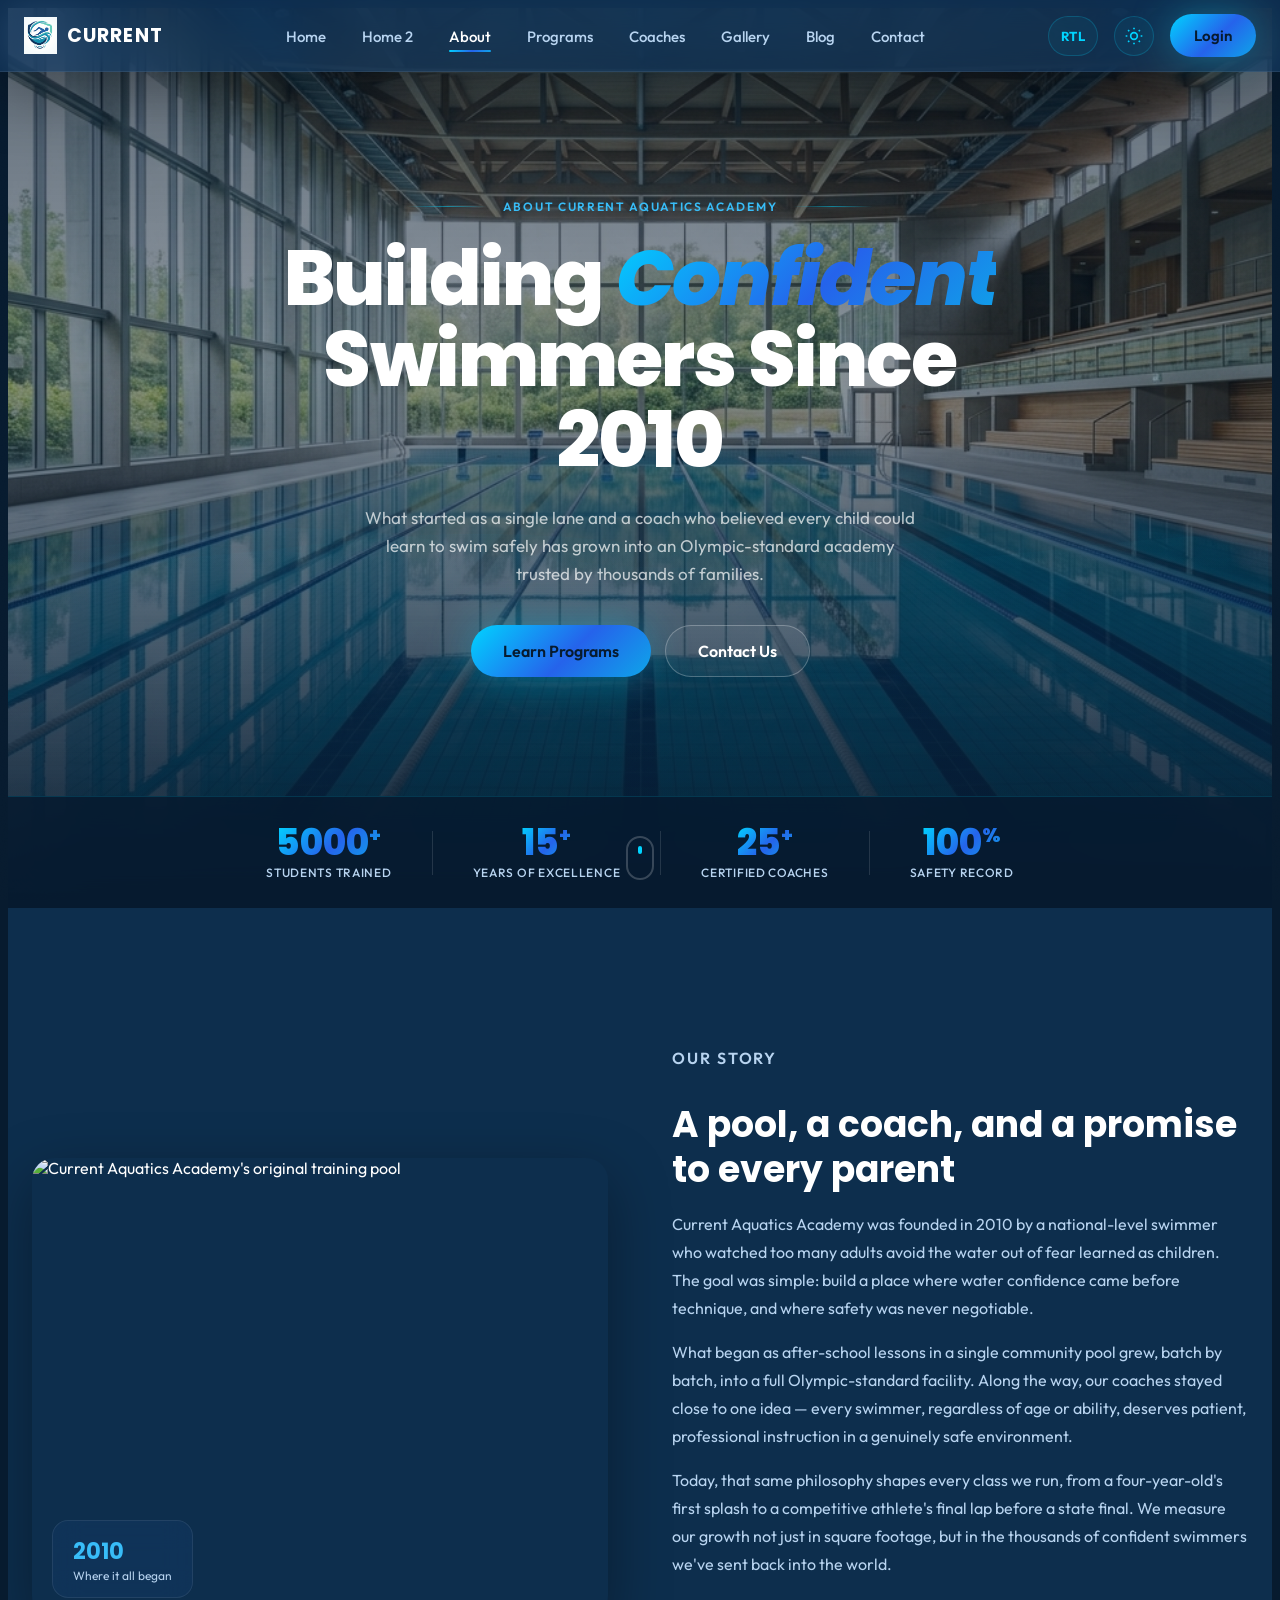
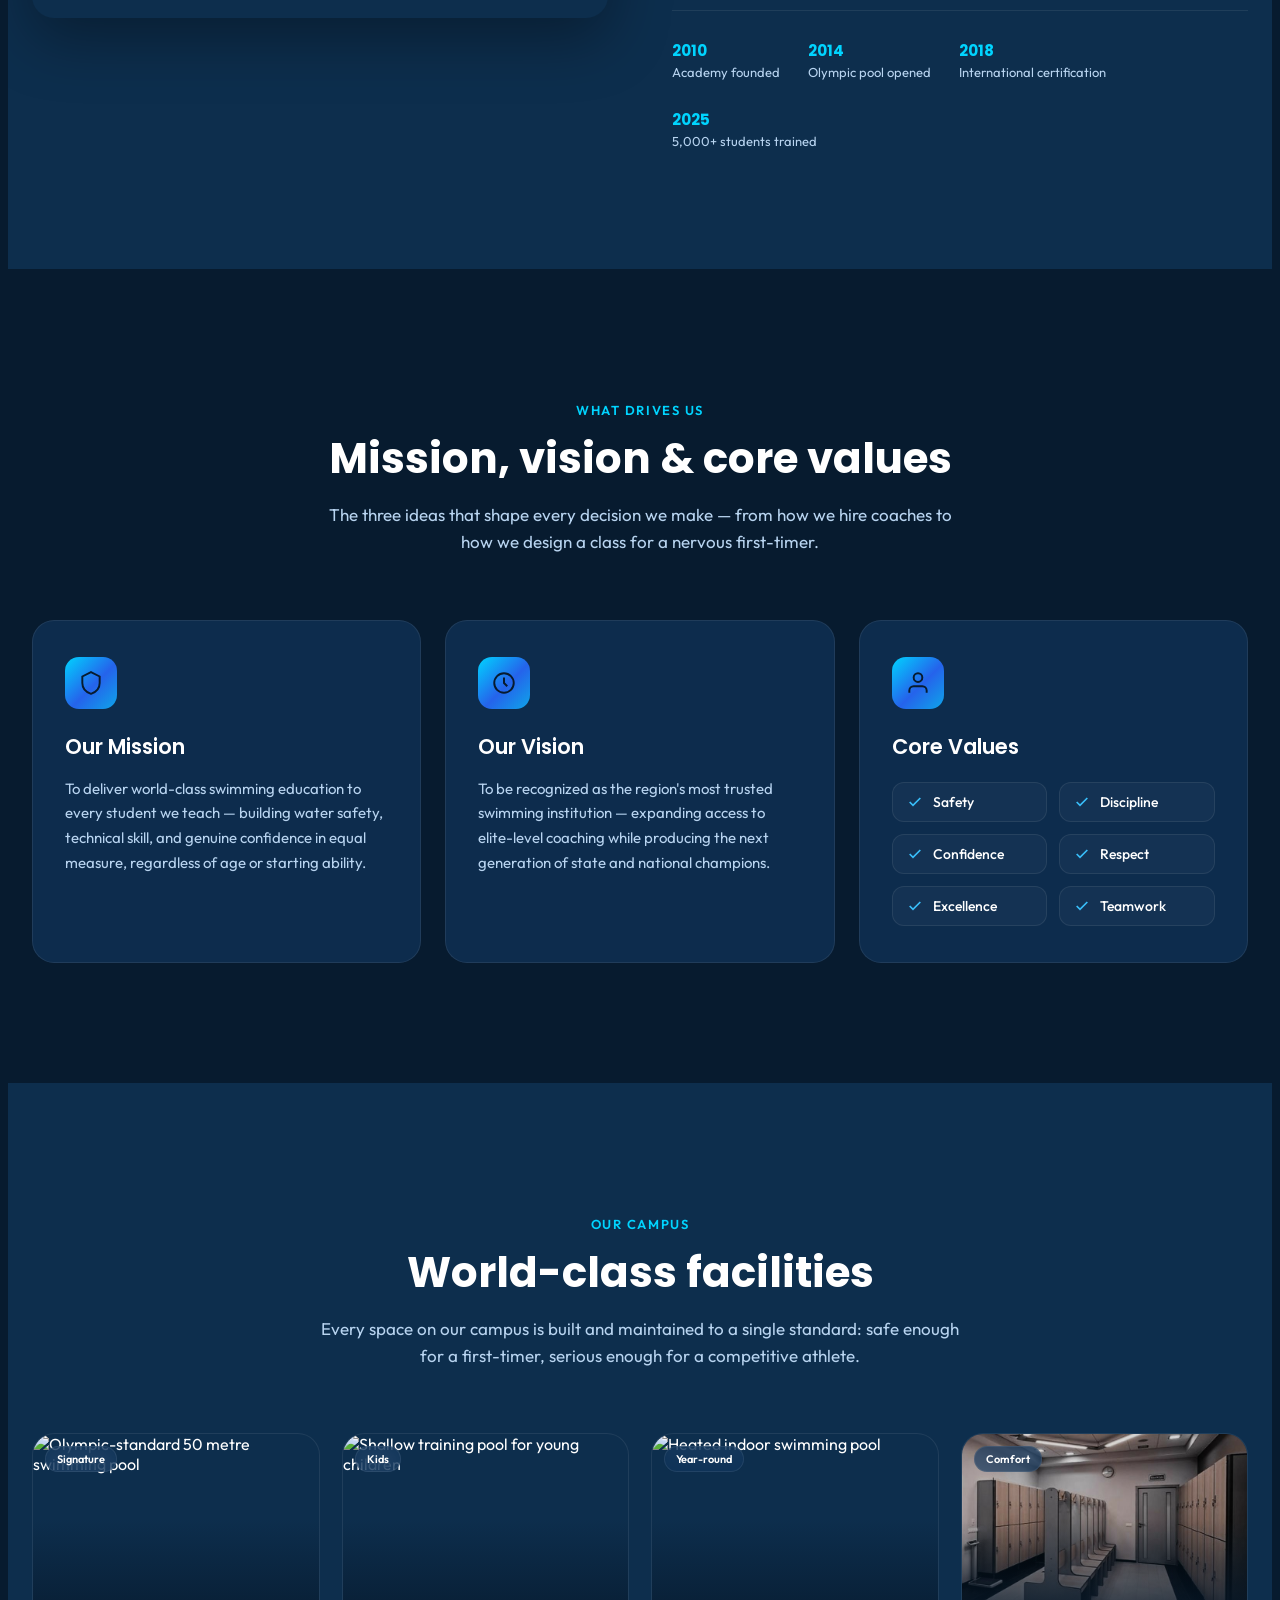
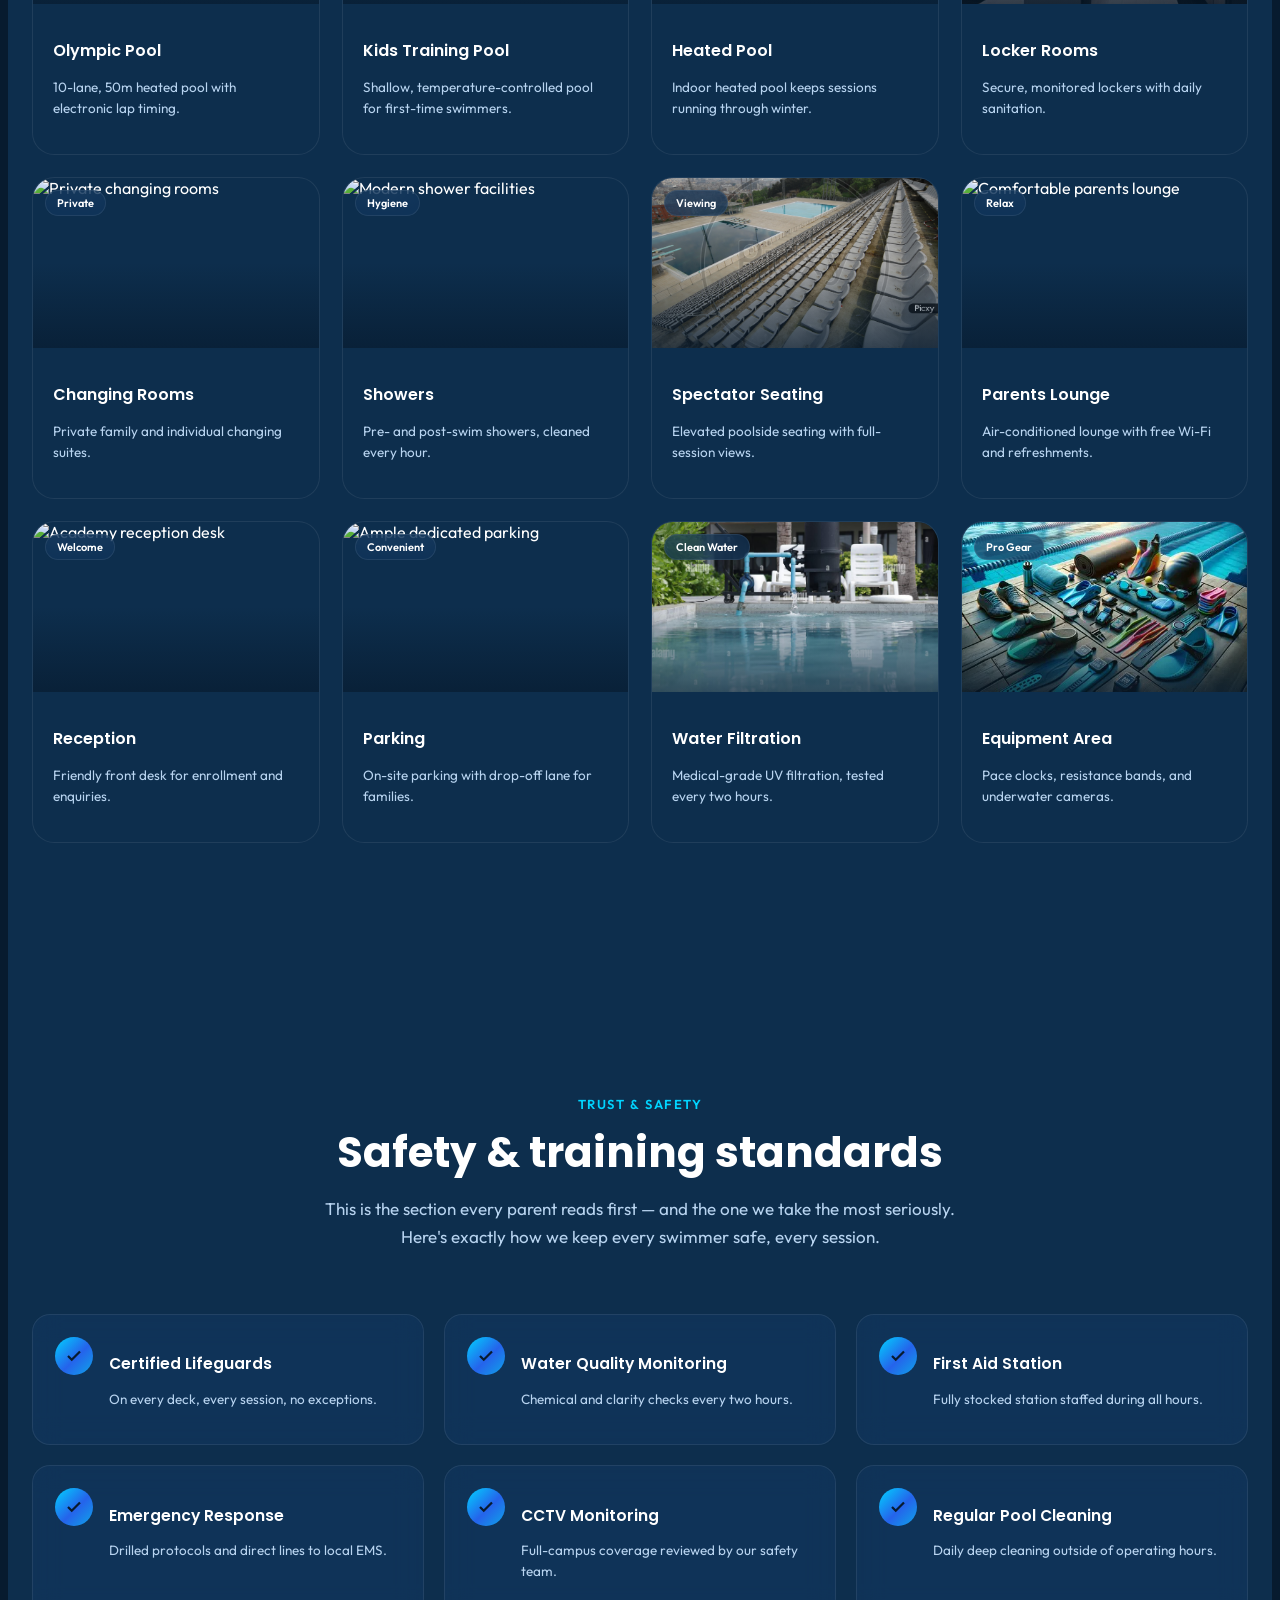
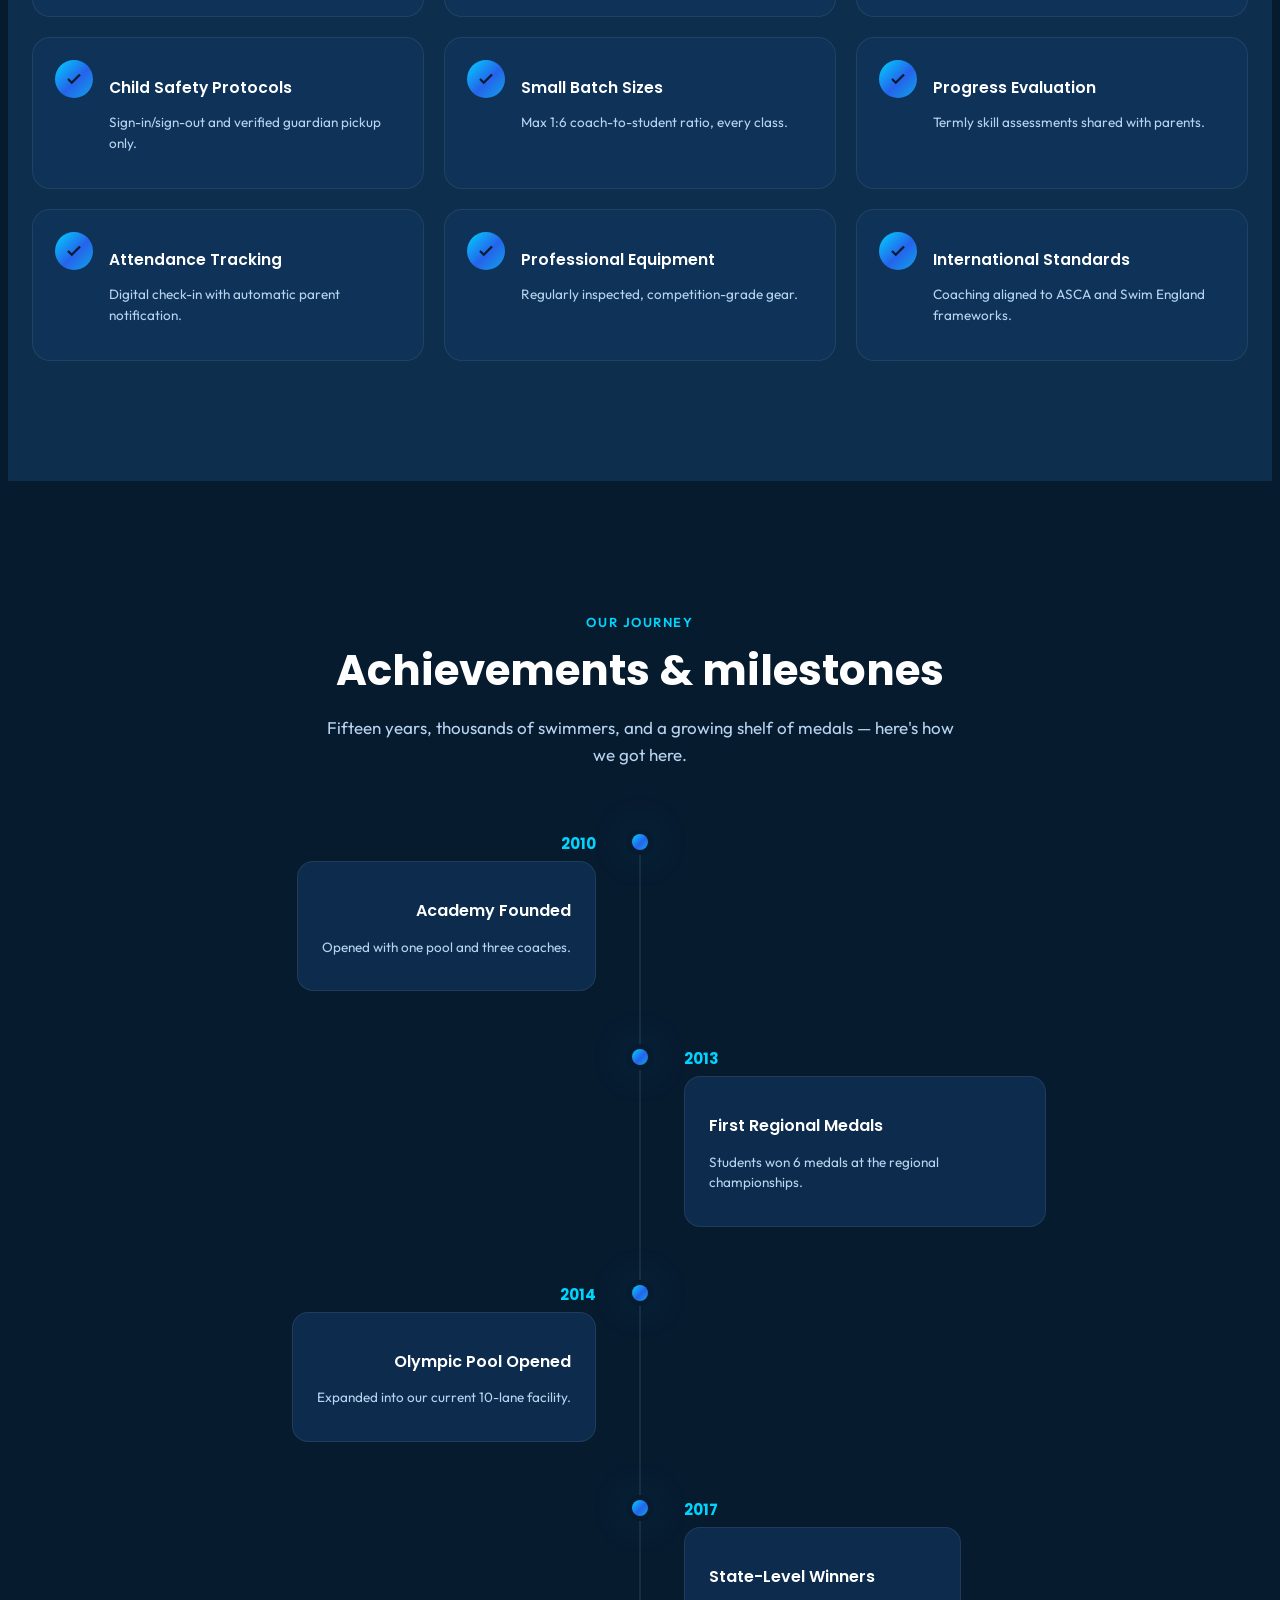
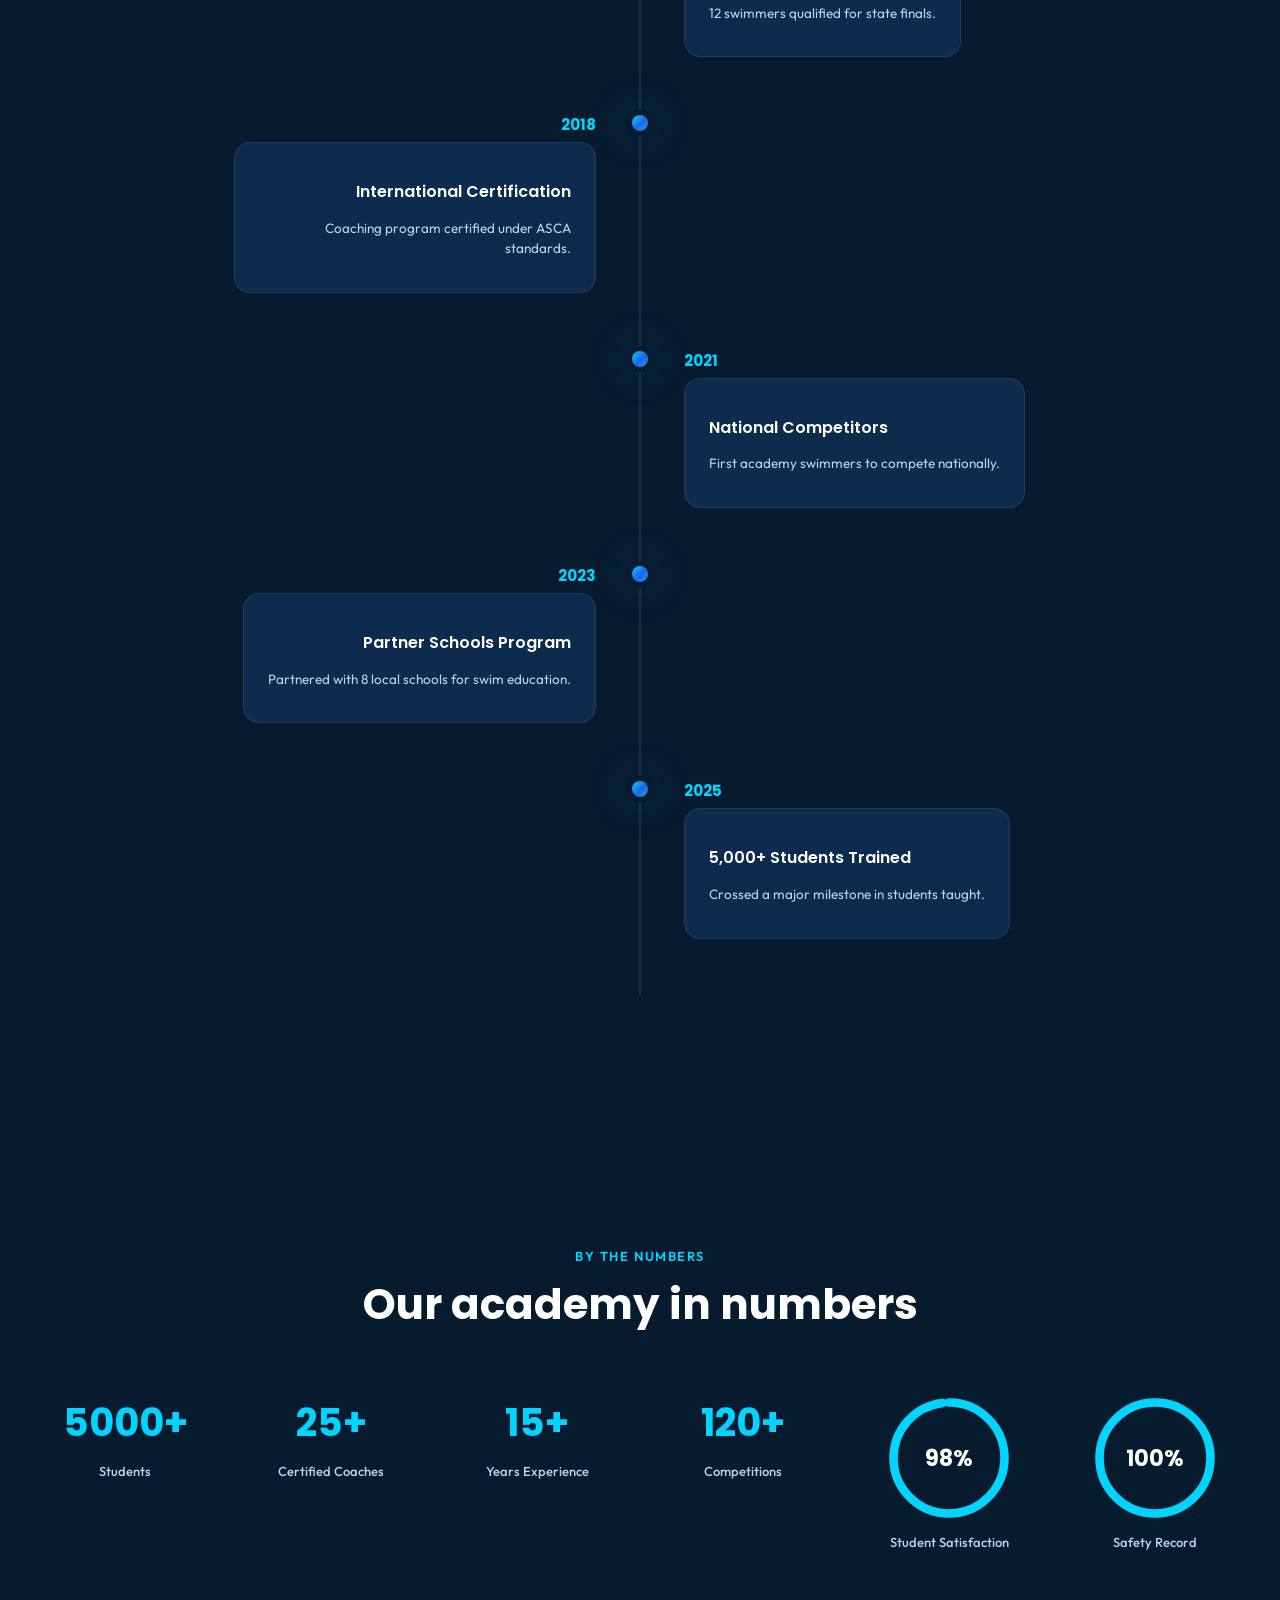
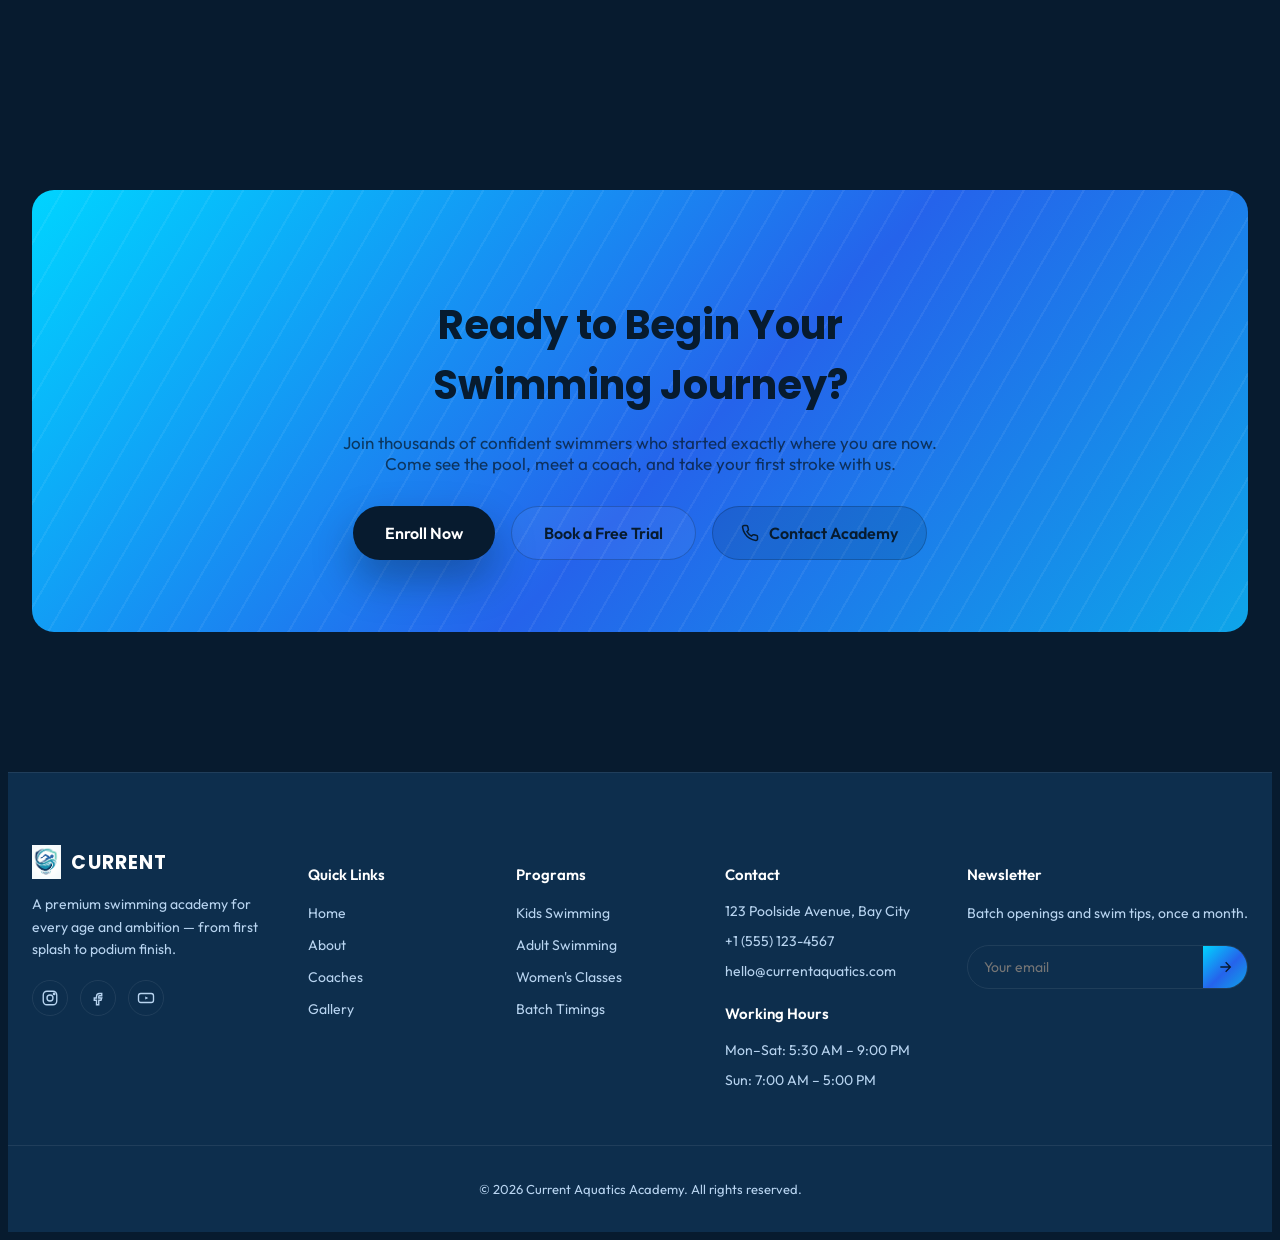
==== about.html @ 704f94ab "fixing the issiue" ====
<!DOCTYPE html>
<html lang="en">
<head>
  <meta charset="UTF-8" />
  <meta name="viewport" content="width=device-width, initial-scale=1.0" />

  <!-- ============ SEO META ============ -->
  <title>About Us — Current Aquatics Academy | Our Story, Safety & Standards</title>
  <meta name="description" content="Discover the story, mission, world-class facilities, and safety standards behind Current Aquatics Academy — a premium swimming academy training confident swimmers since 2010." />
  <meta name="keywords" content="swimming academy about us, swim school story, swimming facility safety, certified swim coaches, olympic pool academy" />
  <meta name="author" content="Current Aquatics Academy" />
  <link rel="canonical" href="https://www.currentaquatics.com/about.html" />

  <!-- Open Graph -->
  <meta property="og:type" content="website" />
  <meta property="og:title" content="About Us — Current Aquatics Academy" />
  <meta property="og:description" content="Our story, mission, facilities, safety standards, and achievements — built for swimmers who take it seriously." />
  <meta property="og:image" content="https://images.unsplash.com/photo-1600965962361-9035dbfd1c50?q=80&w=1200" />
  <meta property="og:url" content="https://www.currentaquatics.com/about.html" />

  <!-- Twitter Card -->
  <meta name="twitter:card" content="summary_large_image" />
  <meta name="twitter:title" content="About Us — Current Aquatics Academy" />
  <meta name="twitter:description" content="Our story, mission, facilities, safety standards, and achievements." />
  <meta name="twitter:image" content="https://images.unsplash.com/photo-1600965962361-9035dbfd1c50?q=80&w=1200" />

  <!-- Schema.org -->
  <script type="application/ld+json">
  {
    "@context": "https://schema.org",
    "@type": "AboutPage",
    "name": "About Current Aquatics Academy",
    "description": "Premium swimming academy offering classes for kids, adults, women, and competitive swimmers, founded in 2010.",
    "mainEntity": {
      "@type": "SportsActivityLocation",
      "name": "Current Aquatics Academy",
      "foundingDate": "2010"
    }
  }
  </script>

  <!-- ============ FONTS ============ -->
  <link rel="preconnect" href="https://fonts.googleapis.com">
  <link rel="preconnect" href="https://fonts.gstatic.com" crossorigin>
  <link href="https://fonts.googleapis.com/css2?family=Outfit:wght@400;500;600;700;800&family=Poppins:wght@400;500;600;700;800&display=swap" rel="stylesheet">

  <!-- ============ TAILWIND CDN ============ -->
  <script src="https://cdn.tailwindcss.com"></script>
  <script>
    tailwind.config = {
      darkMode: 'class',
      theme: {
        extend: {
          fontFamily: {
            display: ['Poppins', 'sans-serif'],
            body: ['Outfit', 'sans-serif'],
          },
          colors: {
            'deep': '#071B2F',
            'deep-2': '#0D2E4D',
            'cyan': '#00D4FF',
            'blue': '#3B82F6',
            'sky': '#38BDF8',
            'lt-bg': '#F6FBFF',
            'lt-card': '#FFFFFF',
            'lt-primary': '#0284C7',
            'lt-secondary': '#0EA5E9',
            'lt-accent': '#38BDF8',
            'lt-text': '#0F172A',
            'lt-sub': '#64748B',
            'lt-border': '#E2E8F0',
          },
          borderRadius: {
            'brand': '22px',
          }
        }
      }
    }
  </script>

  <link rel="stylesheet" href="style.css" />
  <link rel="icon" type="image/png" href="logo.png" />
</head>

<body class="font-body antialiased">



  <!-- Skip link for accessibility -->
  <a href="#main-content" class="skip-link">Skip to main content</a>

  <!-- ============================================================ -->
  <!-- NAVIGATION                                                    -->
  <!-- ============================================================ -->
  <header>
    <nav id="navbar" class="navbar" aria-label="Primary navigation">
      <div class="navbar-inner">

        <a href="index.html#home" class="logo" aria-label="Current Aquatics Academy home">
          <img src="logo.png" alt="Current Logo" style="height: 38px; width: auto; object-fit: contain;" />
          <span class="logo-text">CURRENT</span>
        </a>

        <ul class="nav-links" role="list">
          <li><a href="index.html#home" class="nav-link">Home</a></li>
          <li><a href="home2.html" class="nav-link">Home 2</a></li>
          <li><a href="about.html" class="nav-link active-link" aria-current="page">About</a></li>
          <li><a href="programs.html" class="nav-link">Programs</a></li>
          <li><a href="coaches.html" class="nav-link">Coaches</a></li>
          <li><a href="gallery.html" class="nav-link">Gallery</a></li>
          <li><a href="blog.html" class="nav-link">Blog</a></li>
          <li><a href="contact.html" class="nav-link">Contact</a></li>
        </ul>

        <div class="nav-actions">
          <button id="dirToggle" class="dir-toggle" aria-label="Toggle text direction" aria-pressed="false">
            <span>RTL</span>
          </button>

          <button id="themeToggle" class="theme-toggle" aria-label="Toggle dark and light mode" aria-pressed="false">
            <svg class="icon-sun" width="20" height="20" viewBox="0 0 24 24" fill="none" stroke="currentColor" stroke-width="2" aria-hidden="true"><circle cx="12" cy="12" r="4"/><path d="M12 2v2M12 20v2M4.9 4.9l1.4 1.4M17.7 17.7l1.4 1.4M2 12h2M20 12h2M4.9 19.1l1.4-1.4M17.7 6.3l1.4-1.4"/></svg>
            <svg class="icon-moon" width="20" height="20" viewBox="0 0 24 24" fill="none" stroke="currentColor" stroke-width="2" aria-hidden="true"><path d="M21 12.8A9 9 0 1 1 11.2 3 7 7 0 0 0 21 12.8Z"/></svg>
          </button>

          <a href="login.html" class="btn-enroll magnetic">
            <span>Login</span>
          </a>

          <button id="menuToggle" class="menu-toggle" aria-label="Open menu" aria-expanded="false">
            <span></span><span></span><span></span>
          </button>
        </div>
      </div>
    </nav>

    <!-- Mobile Menu -->
    <div id="mobileMenu" class="mobile-menu" aria-hidden="true">
      <ul role="list">
        <li><a href="index.html#home" class="mobile-link">Home</a></li>
        <li><a href="home2.html" class="mobile-link">Home 2</a></li>
        <li><a href="about.html" class="mobile-link">About</a></li>
        <li><a href="programs.html" class="mobile-link">Programs</a></li>
        <li><a href="coaches.html" class="mobile-link">Coaches</a></li>
        <li><a href="gallery.html" class="mobile-link">Gallery</a></li>
        <li><a href="blog.html" class="mobile-link">Blog</a></li>
        <li><a href="contact.html" class="mobile-link">Contact</a></li>
      </ul>
      <div class="flex flex-col gap-3 w-full mt-6 px-4">
        <a href="login.html" class="btn-enroll w-full justify-center">Login</a>
        <div class="mobile-menu-toggles flex gap-3 w-full mt-2">
          <button class="dir-toggle magnetic w-1/2 justify-center" style="height: 42px;">RTL</button>
          <button class="theme-toggle magnetic w-1/2 justify-center" style="height: 42px; display: flex; align-items: center; gap: 8px;">
            <svg class="icon-sun" width="18" height="18" viewBox="0 0 24 24" fill="none" stroke="currentColor" stroke-width="2" aria-hidden="true"><circle cx="12" cy="12" r="4"/><path d="M12 2v2M12 20v2M4.9 4.9l1.4 1.4M17.7 17.7l1.4 1.4M2 12h2M20 12h2M4.9 19.1l1.4-1.4M17.7 6.3l1.4-1.4"/></svg>
            <svg class="icon-moon" width="18" height="18" viewBox="0 0 24 24" fill="none" stroke="currentColor" stroke-width="2" aria-hidden="true"><path d="M21 12.8A9 9 0 1 1 11.2 3 7 7 0 0 0 21 12.8Z"/></svg>
            <span>Theme</span>
          </button>
        </div>
      </div>
    </div>
  </header>

  <main id="main-content">

    <!-- ============================================================ -->
    <!-- SECTION 1 — ABOUT HERO (PHOTO BACKDROP + STATS STRIP)        -->
    <!-- ============================================================ -->
    <section class="about-hero" aria-label="About introduction">
      <!-- Full-bleed photo bg -->
      <div class="about-hero-photo" role="img" aria-label="Olympic swimming pool at current aquatics academy"></div>
      <!-- Gradient overlay layers -->
      <div class="about-hero-overlay" aria-hidden="true"></div>
      <!-- Animated water shimmer -->
      <canvas id="waterCanvas" class="hero-canvas about-canvas" aria-hidden="true"></canvas>

      <!-- Center content -->
      <div class="about-hero-center fade-up">
        <div class="about-eyebrow-wrap">
          <span class="about-eyebrow-line"></span>
          <span class="about-eyebrow-text">About Current Aquatics Academy</span>
          <span class="about-eyebrow-line"></span>
        </div>

        <h1 class="about-hero-title">
          Building <em class="about-accent">Confident</em><br>
          Swimmers Since 2010
        </h1>

        <p class="about-hero-sub">What started as a single lane and a coach who believed every child could learn to swim safely has grown into an Olympic-standard academy trusted by thousands of families.</p>

        <div class="about-hero-ctas">
          <a href="programs.html" class="btn-primary magnetic">Learn Programs</a>
          <a href="index.html#contact" class="btn-ghost-white magnetic">Contact Us</a>
        </div>
      </div>

      <!-- Bottom stats strip -->
      <div class="about-stats-strip" aria-label="Academy statistics">
        <div class="about-stat-cell">
          <span class="about-stat-num">5000<sup>+</sup></span>
          <span class="about-stat-label">Students Trained</span>
        </div>
        <div class="about-stat-sep" aria-hidden="true"></div>
        <div class="about-stat-cell">
          <span class="about-stat-num">15<sup>+</sup></span>
          <span class="about-stat-label">Years of Excellence</span>
        </div>
        <div class="about-stat-sep" aria-hidden="true"></div>
        <div class="about-stat-cell">
          <span class="about-stat-num">25<sup>+</sup></span>
          <span class="about-stat-label">Certified Coaches</span>
        </div>
        <div class="about-stat-sep" aria-hidden="true"></div>
        <div class="about-stat-cell">
          <span class="about-stat-num">100<sup>%</sup></span>
          <span class="about-stat-label">Safety Record</span>
        </div>
      </div>

      <button class="scroll-indicator" aria-label="Scroll to our story" onclick="document.getElementById('story').scrollIntoView({behavior:'smooth'})">
        <span></span>
      </button>
    </section>

    <!-- ============================================================ -->
    <!-- SECTION 2 — OUR STORY                                         -->
    <!-- ============================================================ -->
    <section id="story" class="section story-section" aria-label="Our story">
      <div class="container">
        <div class="story-grid">
          <div class="story-img-wrap fade-left">
            <img loading="lazy" src="https://images.unsplash.com/photo-1519315901367-f34ff9154487?q=80&w=900" alt="Current Aquatics Academy's original training pool" />
            <div class="story-badge">
              <strong>2010</strong>
              <span>Where it all began</span>
            </div>
          </div>

          <div class="story-copy fade-right">
            <p class="eyebrow eyebrow-dark">Our Story</p>
            <h2>A pool, a coach, and a promise to every parent</h2>
            <p>Current Aquatics Academy was founded in 2010 by a national-level swimmer who watched too many adults avoid the water out of fear learned as children. The goal was simple: build a place where water confidence came before technique, and where safety was never negotiable.</p>
            <p>What began as after-school lessons in a single community pool grew, batch by batch, into a full Olympic-standard facility. Along the way, our coaches stayed close to one idea — every swimmer, regardless of age or ability, deserves patient, professional instruction in a genuinely safe environment.</p>
            <p>Today, that same philosophy shapes every class we run, from a four-year-old's first splash to a competitive athlete's final lap before a state final. We measure our growth not just in square footage, but in the thousands of confident swimmers we've sent back into the world.</p>

            <div class="story-timeline">
              <div class="story-timeline-item">
                <strong>2010</strong>
                <span>Academy founded</span>
              </div>
              <div class="story-timeline-item">
                <strong>2014</strong>
                <span>Olympic pool opened</span>
              </div>
              <div class="story-timeline-item">
                <strong>2018</strong>
                <span>International certification</span>
              </div>
              <div class="story-timeline-item">
                <strong>2025</strong>
                <span>5,000+ students trained</span>
              </div>
            </div>
          </div>
        </div>
      </div>
    </section>

    <!-- ============================================================ -->
    <!-- SECTION 3 — MISSION / VISION / VALUES                         -->
    <!-- ============================================================ -->
    <section class="section" aria-label="Mission, vision, and values">
      <div class="container">
        <div class="section-head fade-up">
          <p class="eyebrow eyebrow-dark">What Drives Us</p>
          <h2 class="section-title">Mission, vision &amp; core values</h2>
          <p class="section-sub">The three ideas that shape every decision we make — from how we hire coaches to how we design a class for a nervous first-timer.</p>
        </div>

        <div class="mvv-grid">
          <article class="mvv-card tilt-card fade-up">
            <div class="why-icon">
              <svg width="26" height="26" viewBox="0 0 24 24" fill="none" stroke="currentColor" stroke-width="1.8"><path d="M12 2l8 4v6c0 5-3.5 8.5-8 10-4.5-1.5-8-5-8-10V6z"/></svg>
            </div>
            <h3>Our Mission</h3>
            <p>To deliver world-class swimming education to every student we teach — building water safety, technical skill, and genuine confidence in equal measure, regardless of age or starting ability.</p>
          </article>

          <article class="mvv-card tilt-card fade-up">
            <div class="why-icon">
              <svg width="26" height="26" viewBox="0 0 24 24" fill="none" stroke="currentColor" stroke-width="1.8"><circle cx="12" cy="12" r="9"/><path d="M12 7v5l3 3"/></svg>
            </div>
            <h3>Our Vision</h3>
            <p>To be recognized as the region's most trusted swimming institution — expanding access to elite-level coaching while producing the next generation of state and national champions.</p>
          </article>

          <article class="mvv-card tilt-card fade-up">
            <div class="why-icon">
              <svg width="26" height="26" viewBox="0 0 24 24" fill="none" stroke="currentColor" stroke-width="1.8"><path d="M20 21v-2a4 4 0 0 0-4-4H8a4 4 0 0 0-4 4v2"/><circle cx="12" cy="7" r="4"/></svg>
            </div>
            <h3>Core Values</h3>
            <div class="values-chip-grid">
              <div class="values-chip"><svg width="16" height="16" viewBox="0 0 24 24" fill="none" stroke="currentColor" stroke-width="2.5"><path d="M20 6L9 17l-5-5"/></svg>Safety</div>
              <div class="values-chip"><svg width="16" height="16" viewBox="0 0 24 24" fill="none" stroke="currentColor" stroke-width="2.5"><path d="M20 6L9 17l-5-5"/></svg>Discipline</div>
              <div class="values-chip"><svg width="16" height="16" viewBox="0 0 24 24" fill="none" stroke="currentColor" stroke-width="2.5"><path d="M20 6L9 17l-5-5"/></svg>Confidence</div>
              <div class="values-chip"><svg width="16" height="16" viewBox="0 0 24 24" fill="none" stroke="currentColor" stroke-width="2.5"><path d="M20 6L9 17l-5-5"/></svg>Respect</div>
              <div class="values-chip"><svg width="16" height="16" viewBox="0 0 24 24" fill="none" stroke="currentColor" stroke-width="2.5"><path d="M20 6L9 17l-5-5"/></svg>Excellence</div>
              <div class="values-chip"><svg width="16" height="16" viewBox="0 0 24 24" fill="none" stroke="currentColor" stroke-width="2.5"><path d="M20 6L9 17l-5-5"/></svg>Teamwork</div>
            </div>
          </article>
        </div>
      </div>
    </section>

    <!-- ============================================================ -->
    <!-- SECTION 4 — WORLD-CLASS FACILITIES                            -->
    <!-- ============================================================ -->
    <section class="section facilities-section" aria-label="Our facilities" style="background: var(--bg-2);">
      <div class="container">
        <div class="section-head fade-up">
          <p class="eyebrow eyebrow-dark">Our Campus</p>
          <h2 class="section-title">World-class facilities</h2>
          <p class="section-sub">Every space on our campus is built and maintained to a single standard: safe enough for a first-timer, serious enough for a competitive athlete.</p>
        </div>

        <div class="facilities-grid">
          <article class="facility-card fade-up">
            <div class="facility-img">
              <img loading="lazy" src="https://images.unsplash.com/photo-1571019613454-1cb2f99b2d8b?q=80&w=700" alt="Olympic-standard 50 metre swimming pool" />
              <span class="facility-badge">Signature</span>
            </div>
            <div class="facility-body"><h3>Olympic Pool</h3><p>10-lane, 50m heated pool with electronic lap timing.</p></div>
          </article>

          <article class="facility-card fade-up">
            <div class="facility-img">
              <img loading="lazy" src="https://images.unsplash.com/photo-1560090995-01632a28895b?q=80&w=700" alt="Shallow training pool for young children" />
              <span class="facility-badge">Kids</span>
            </div>
            <div class="facility-body"><h3>Kids Training Pool</h3><p>Shallow, temperature-controlled pool for first-time swimmers.</p></div>
          </article>

          <article class="facility-card fade-up">
            <div class="facility-img">
              <img loading="lazy" src="https://images.unsplash.com/photo-1600881333168-2ef49b341f30?q=80&w=700" alt="Heated indoor swimming pool" />
              <span class="facility-badge">Year-round</span>
            </div>
            <div class="facility-body"><h3>Heated Pool</h3><p>Indoor heated pool keeps sessions running through winter.</p></div>
          </article>

          <article class="facility-card fade-up">
            <div class="facility-img">
              <img loading="lazy" src="./Assets/loker.jpg" />
              <span class="facility-badge">Comfort</span>
            </div>
            <div class="facility-body"><h3>Locker Rooms</h3><p>Secure, monitored lockers with daily sanitation.</p></div>
          </article>

          <article class="facility-card fade-up">
            <div class="facility-img">
              <img loading="lazy" src="https://images.unsplash.com/photo-1584622781564-1d987f7333c1?q=80&w=700" alt="Private changing rooms" />
              <span class="facility-badge">Private</span>
            </div>
            <div class="facility-body"><h3>Changing Rooms</h3><p>Private family and individual changing suites.</p></div>
          </article>

          <article class="facility-card fade-up">
            <div class="facility-img">
              <img loading="lazy" src="https://images.unsplash.com/photo-1620626011761-996317b8d101?q=80&w=700" alt="Modern shower facilities" />
              <span class="facility-badge">Hygiene</span>
            </div>
            <div class="facility-body"><h3>Showers</h3><p>Pre- and post-swim showers, cleaned every hour.</p></div>
          </article>

          <article class="facility-card fade-up">
            <div class="facility-img">
              <img loading="lazy" src="./Assets/aboutseat1.jpg" alt="Spectator seating overlooking the pool" />
              <span class="facility-badge">Viewing</span>
            </div>
            <div class="facility-body"><h3>Spectator Seating</h3><p>Elevated poolside seating with full-session views.</p></div>
          </article>

          <article class="facility-card fade-up">
            <div class="facility-img">
              <img loading="lazy" src="https://images.unsplash.com/photo-1517502884422-41eaead166d4?q=80&w=700" alt="Comfortable parents lounge" />
              <span class="facility-badge">Relax</span>
            </div>
            <div class="facility-body"><h3>Parents Lounge</h3><p>Air-conditioned lounge with free Wi-Fi and refreshments.</p></div>
          </article>

          <article class="facility-card fade-up">
            <div class="facility-img">
              <img loading="lazy" src="https://images.unsplash.com/photo-1497215728101-856f4ea42174?q=80&w=700" alt="Academy reception desk" />
              <span class="facility-badge">Welcome</span>
            </div>
            <div class="facility-body"><h3>Reception</h3><p>Friendly front desk for enrollment and enquiries.</p></div>
          </article>

          <article class="facility-card fade-up">
            <div class="facility-img">
              <img loading="lazy" src="https://images.unsplash.com/photo-1506521781263-d8422e82f27a?q=80&w=700" alt="Ample dedicated parking" />
              <span class="facility-badge">Convenient</span>
            </div>
            <div class="facility-body"><h3>Parking</h3><p>On-site parking with drop-off lane for families.</p></div>
          </article>

          <article class="facility-card fade-up">
            <div class="facility-img">
              <img loading="lazy" src="./Assets/waterfilter.jpg" alt="Water filtration and treatment system" />
              <span class="facility-badge">Clean Water</span>
            </div>
            <div class="facility-body"><h3>Water Filtration</h3><p>Medical-grade UV filtration, tested every two hours.</p></div>
          </article>

          <article class="facility-card fade-up">
            <div class="facility-img">
              <img loading="lazy" src="./Assets/swimmingkit.webp" alt="Professional swim training equipment area" />
              <span class="facility-badge">Pro Gear</span>
            </div>
            <div class="facility-body"><h3>Equipment Area</h3><p>Pace clocks, resistance bands, and underwater cameras.</p></div>
          </article>
        </div>
      </div>
    </section>

    <!-- ============================================================ -->
    <!-- SECTION 5 — SAFETY & TRAINING STANDARDS                       -->
    <!-- ============================================================ -->
    <section class="section safety-section" aria-label="Safety and training standards">
      <div class="container">
        <div class="section-head fade-up">
          <p class="eyebrow eyebrow-dark">Trust &amp; Safety</p>
          <h2 class="section-title">Safety &amp; training standards</h2>
          <p class="section-sub">This is the section every parent reads first — and the one we take the most seriously. Here's exactly how we keep every swimmer safe, every session.</p>
        </div>

        <div class="safety-grid">
          <div class="safety-card fade-up">
            <div class="safety-check"><svg width="18" height="18" viewBox="0 0 24 24" fill="none" stroke="currentColor" stroke-width="3"><path d="M20 6L9 17l-5-5"/></svg></div>
            <div><h3>Certified Lifeguards</h3><p>On every deck, every session, no exceptions.</p></div>
          </div>
          <div class="safety-card fade-up">
            <div class="safety-check"><svg width="18" height="18" viewBox="0 0 24 24" fill="none" stroke="currentColor" stroke-width="3"><path d="M20 6L9 17l-5-5"/></svg></div>
            <div><h3>Water Quality Monitoring</h3><p>Chemical and clarity checks every two hours.</p></div>
          </div>
          <div class="safety-card fade-up">
            <div class="safety-check"><svg width="18" height="18" viewBox="0 0 24 24" fill="none" stroke="currentColor" stroke-width="3"><path d="M20 6L9 17l-5-5"/></svg></div>
            <div><h3>First Aid Station</h3><p>Fully stocked station staffed during all hours.</p></div>
          </div>
          <div class="safety-card fade-up">
            <div class="safety-check"><svg width="18" height="18" viewBox="0 0 24 24" fill="none" stroke="currentColor" stroke-width="3"><path d="M20 6L9 17l-5-5"/></svg></div>
            <div><h3>Emergency Response</h3><p>Drilled protocols and direct lines to local EMS.</p></div>
          </div>
          <div class="safety-card fade-up">
            <div class="safety-check"><svg width="18" height="18" viewBox="0 0 24 24" fill="none" stroke="currentColor" stroke-width="3"><path d="M20 6L9 17l-5-5"/></svg></div>
            <div><h3>CCTV Monitoring</h3><p>Full-campus coverage reviewed by our safety team.</p></div>
          </div>
          <div class="safety-card fade-up">
            <div class="safety-check"><svg width="18" height="18" viewBox="0 0 24 24" fill="none" stroke="currentColor" stroke-width="3"><path d="M20 6L9 17l-5-5"/></svg></div>
            <div><h3>Regular Pool Cleaning</h3><p>Daily deep cleaning outside of operating hours.</p></div>
          </div>
          <div class="safety-card fade-up">
            <div class="safety-check"><svg width="18" height="18" viewBox="0 0 24 24" fill="none" stroke="currentColor" stroke-width="3"><path d="M20 6L9 17l-5-5"/></svg></div>
            <div><h3>Child Safety Protocols</h3><p>Sign-in/sign-out and verified guardian pickup only.</p></div>
          </div>
          <div class="safety-card fade-up">
            <div class="safety-check"><svg width="18" height="18" viewBox="0 0 24 24" fill="none" stroke="currentColor" stroke-width="3"><path d="M20 6L9 17l-5-5"/></svg></div>
            <div><h3>Small Batch Sizes</h3><p>Max 1:6 coach-to-student ratio, every class.</p></div>
          </div>
          <div class="safety-card fade-up">
            <div class="safety-check"><svg width="18" height="18" viewBox="0 0 24 24" fill="none" stroke="currentColor" stroke-width="3"><path d="M20 6L9 17l-5-5"/></svg></div>
            <div><h3>Progress Evaluation</h3><p>Termly skill assessments shared with parents.</p></div>
          </div>
          <div class="safety-card fade-up">
            <div class="safety-check"><svg width="18" height="18" viewBox="0 0 24 24" fill="none" stroke="currentColor" stroke-width="3"><path d="M20 6L9 17l-5-5"/></svg></div>
            <div><h3>Attendance Tracking</h3><p>Digital check-in with automatic parent notification.</p></div>
          </div>
          <div class="safety-card fade-up">
            <div class="safety-check"><svg width="18" height="18" viewBox="0 0 24 24" fill="none" stroke="currentColor" stroke-width="3"><path d="M20 6L9 17l-5-5"/></svg></div>
            <div><h3>Professional Equipment</h3><p>Regularly inspected, competition-grade gear.</p></div>
          </div>
          <div class="safety-card fade-up">
            <div class="safety-check"><svg width="18" height="18" viewBox="0 0 24 24" fill="none" stroke="currentColor" stroke-width="3"><path d="M20 6L9 17l-5-5"/></svg></div>
            <div><h3>International Standards</h3><p>Coaching aligned to ASCA and Swim England frameworks.</p></div>
          </div>
        </div>
      </div>
    </section>

    <!-- ============================================================ -->
    <!-- SECTION 6 — ACHIEVEMENTS & MILESTONES                         -->
    <!-- ============================================================ -->
    <section class="section" aria-label="Achievements and milestones">
      <div class="container">
        <div class="section-head fade-up">
          <p class="eyebrow eyebrow-dark">Our Journey</p>
          <h2 class="section-title">Achievements &amp; milestones</h2>
          <p class="section-sub">Fifteen years, thousands of swimmers, and a growing shelf of medals — here's how we got here.</p>
        </div>

        <div class="timeline">
          <div class="timeline-item">
            <span class="timeline-dot" aria-hidden="true"></span>
            <div class="timeline-year">2010</div>
            <div class="timeline-card"><h3>Academy Founded</h3><p>Opened with one pool and three coaches.</p></div>
          </div>
          <div class="timeline-item">
            <span class="timeline-dot" aria-hidden="true"></span>
            <div class="timeline-year">2013</div>
            <div class="timeline-card"><h3>First Regional Medals</h3><p>Students won 6 medals at the regional championships.</p></div>
          </div>
          <div class="timeline-item">
            <span class="timeline-dot" aria-hidden="true"></span>
            <div class="timeline-year">2014</div>
            <div class="timeline-card"><h3>Olympic Pool Opened</h3><p>Expanded into our current 10-lane facility.</p></div>
          </div>
          <div class="timeline-item">
            <span class="timeline-dot" aria-hidden="true"></span>
            <div class="timeline-year">2017</div>
            <div class="timeline-card"><h3>State-Level Winners</h3><p>12 swimmers qualified for state finals.</p></div>
          </div>
          <div class="timeline-item">
            <span class="timeline-dot" aria-hidden="true"></span>
            <div class="timeline-year">2018</div>
            <div class="timeline-card"><h3>International Certification</h3><p>Coaching program certified under ASCA standards.</p></div>
          </div>
          <div class="timeline-item">
            <span class="timeline-dot" aria-hidden="true"></span>
            <div class="timeline-year">2021</div>
            <div class="timeline-card"><h3>National Competitors</h3><p>First academy swimmers to compete nationally.</p></div>
          </div>
          <div class="timeline-item">
            <span class="timeline-dot" aria-hidden="true"></span>
            <div class="timeline-year">2023</div>
            <div class="timeline-card"><h3>Partner Schools Program</h3><p>Partnered with 8 local schools for swim education.</p></div>
          </div>
          <div class="timeline-item">
            <span class="timeline-dot" aria-hidden="true"></span>
            <div class="timeline-year">2025</div>
            <div class="timeline-card"><h3>5,000+ Students Trained</h3><p>Crossed a major milestone in students taught.</p></div>
          </div>
        </div>
      </div>
    </section>

    <!-- ============================================================ -->
    <!-- SECTION 7 — ACADEMY IN NUMBERS                                -->
    <!-- ============================================================ -->
    <section class="section stats-section" aria-label="Academy statistics">
      <div class="container">
        <div class="section-head fade-up">
          <p class="eyebrow eyebrow-dark">By The Numbers</p>
          <h2 class="section-title">Our academy in numbers</h2>
        </div>

        <div class="stats-grid">
          <div class="stat-block fade-up">
            <span class="highlight-num" data-count="5000" data-suffix="+" style="color:var(--primary); font-size:clamp(28px,3vw,40px);">5000+</span>
            <span class="stat-block-label">Students</span>
          </div>
          <div class="stat-block fade-up">
            <span class="highlight-num" data-count="25" data-suffix="+" style="color:var(--primary); font-size:clamp(28px,3vw,40px);">25+</span>
            <span class="stat-block-label">Certified Coaches</span>
          </div>
          <div class="stat-block fade-up">
            <span class="highlight-num" data-count="15" data-suffix="+" style="color:var(--primary); font-size:clamp(28px,3vw,40px);">15+</span>
            <span class="stat-block-label">Years Experience</span>
          </div>
          <div class="stat-block fade-up">
            <span class="highlight-num" data-count="120" data-suffix="+" style="color:var(--primary); font-size:clamp(28px,3vw,40px);">120+</span>
            <span class="stat-block-label">Competitions</span>
          </div>
          <div class="stat-block fade-up">
            <div class="stat-circle" data-percent="98">
              <svg viewBox="0 0 120 120"><circle class="circle-bg" cx="60" cy="60" r="52"></circle><circle class="circle-fill" cx="60" cy="60" r="52" style="stroke-dasharray: 326.72; stroke-dashoffset: 6.53;"></circle></svg>
              <div class="circle-label"><span class="circle-percent">98%</span></div>
            </div>
            <span class="stat-block-label">Student Satisfaction</span>
          </div>
          <div class="stat-block fade-up">
            <div class="stat-circle" data-percent="100">
              <svg viewBox="0 0 120 120"><circle class="circle-bg" cx="60" cy="60" r="52"></circle><circle class="circle-fill" cx="60" cy="60" r="52" style="stroke-dasharray: 326.72; stroke-dashoffset: 0;"></circle></svg>
              <div class="circle-label"><span class="circle-percent">100%</span></div>
            </div>
            <span class="stat-block-label">Safety Record</span>
          </div>
        </div>
      </div>
    </section>

    <!-- ============================================================ -->
    <!-- SECTION 8 — JOIN THE SWIMMING FAMILY (CTA)                    -->
    <!-- ============================================================ -->
    <section id="join" class="section cta-section" aria-label="Join the swimming family">
      <div class="container">
        <div class="cta-card fade-up">
          <div class="cta-bg-wave" aria-hidden="true"></div>
          <div class="cta-content">
            <h2>Ready to Begin Your Swimming Journey?</h2>
            <p>Join thousands of confident swimmers who started exactly where you are now. Come see the pool, meet a coach, and take your first stroke with us.</p>
            <div class="cta-buttons">
              <a href="index.html#contact" class="btn-primary btn-light magnetic">Enroll Now</a>
              <a href="index.html#contact" class="btn-secondary magnetic" style="border-color: rgba(7,27,47,0.25); color:#071B2F;">Book a Free Trial</a>
              <a href="tel:+15551234567" class="btn-call magnetic">
                <svg width="18" height="18" viewBox="0 0 24 24" fill="none" stroke="currentColor" stroke-width="2"><path d="M22 16.9v3a2 2 0 0 1-2.2 2 19.8 19.8 0 0 1-8.6-3.1 19.5 19.5 0 0 1-6-6A19.8 19.8 0 0 1 2.1 4.2 2 2 0 0 1 4.1 2h3a2 2 0 0 1 2 1.7c.1 1 .4 2 .7 3a2 2 0 0 1-.5 2.1L8 10.1a16 16 0 0 0 6 6l1.3-1.3a2 2 0 0 1 2-.5c1 .3 2 .5 3 .7a2 2 0 0 1 1.7 2Z"/></svg>
                <span>Contact Academy</span>
              </a>
            </div>
          </div>
        </div>
      </div>
    </section>

  </main>

  <!-- ============================================================ -->
  <!-- FOOTER                                                        -->
  <!-- ============================================================ -->
  <footer class="footer">
    <div class="container footer-grid">

      <div class="footer-col footer-brand">
        <a href="index.html#home" class="logo">
          <img src="logo.png" alt="Current Logo" style="height: 34px; width: auto; object-fit: contain;" />
          <span class="logo-text">CURRENT</span>
        </a>
        <p class="footer-about">A premium swimming academy for every age and ambition — from first splash to podium finish.</p>
        <div class="social-icons">
          <a href="#" aria-label="Instagram"><svg width="18" height="18" viewBox="0 0 24 24" fill="none" stroke="currentColor" stroke-width="1.8"><rect x="3" y="3" width="18" height="18" rx="5"/><circle cx="12" cy="12" r="4"/><circle cx="17.5" cy="6.5" r="1"/></svg></a>
          <a href="#" aria-label="Facebook"><svg width="18" height="18" viewBox="0 0 24 24" fill="none" stroke="currentColor" stroke-width="1.8"><path d="M14 9h3V6h-3a4 4 0 0 0-4 4v2H7v3h3v6h3v-6h3l1-3h-4v-2a1 1 0 0 1 1-1Z"/></svg></a>
          <a href="#" aria-label="YouTube"><svg width="18" height="18" viewBox="0 0 24 24" fill="none" stroke="currentColor" stroke-width="1.8"><rect x="2" y="6" width="20" height="12" rx="3"/><path d="M11 10l4 2-4 2v-4Z" fill="currentColor" stroke="none"/></svg></a>
        </div>
      </div>

      <div class="footer-col">
        <h4>Quick Links</h4>
        <ul>
          <li><a href="index.html#home">Home</a></li>
          <li><a href="about.html">About</a></li>
          <li><a href="coaches.html">Coaches</a></li>
          <li><a href="index.html#gallery">Gallery</a></li>
        </ul>
      </div>

      <div class="footer-col">
        <h4>Programs</h4>
        <ul>
          <li><a href="programs.html">Kids Swimming</a></li>
          <li><a href="programs.html">Adult Swimming</a></li>
          <li><a href="programs.html">Women's Classes</a></li>
          <li><a href="programs.html#batch-timings">Batch Timings</a></li>
        </ul>
      </div>

      <div class="footer-col">
        <h4>Contact</h4>
        <ul class="footer-contact">
          <li>123 Poolside Avenue, Bay City</li>
          <li>+1 (555) 123-4567</li>
          <li>hello@currentaquatics.com</li>
        </ul>
        <h4 class="mt">Working Hours</h4>
        <ul class="footer-contact">
          <li>Mon–Sat: 5:30 AM – 9:00 PM</li>
          <li>Sun: 7:00 AM – 5:00 PM</li>
        </ul>
      </div>

      <div class="footer-col">
        <h4>Newsletter</h4>
        <p class="footer-about">Batch openings and swim tips, once a month.</p>
        <form class="newsletter-form" onsubmit="return false;">
          <label for="newsletterEmail" class="sr-only">Email address</label>
          <input type="email" id="newsletterEmail" placeholder="Your email" required />
          <button type="submit" aria-label="Subscribe">
            <svg width="16" height="16" viewBox="0 0 24 24" fill="none" stroke="currentColor" stroke-width="2"><path d="M5 12h14M13 5l7 7-7 7"/></svg>
          </button>
        </form>
      </div>
    </div>

    <div class="footer-bottom">
      <p>&copy; <span id="year"></span> Current Aquatics Academy. All rights reserved.</p>
    </div>
  </footer>

  <button id="backToTop" class="back-to-top" aria-label="Back to top">
    <svg width="18" height="18" viewBox="0 0 24 24" fill="none" stroke="currentColor" stroke-width="2"><path d="M12 19V5M5 12l7-7 7 7"/></svg>
  </button>

  <script src="script.js"></script>
</body>
</html>
---- style.css ----
/* ==========================================================================
   CURRENT AQUATICS ACADEMY — HOME PAGE STYLES
   Design system: 22px radius, glassmorphism, gradient accents, wave motifs.
   ========================================================================== */

/* ---------- Design Tokens ---------- */
:root {
  /* Dark theme (default) */
  --bg: #071B2F;
  --bg-2: #0D2E4D;
  --glass: rgba(18, 55, 95, 0.65);
  --primary: #00D4FF;
  --secondary: #3B82F6;
  --accent: #38BDF8;
  --grad: linear-gradient(135deg, #00D4FF 0%, #2563EB 55%, #0EA5E9 100%);
  --text: #FFFFFF;
  --text-sub: #B8D4F0;
  --border: rgba(255, 255, 255, 0.08);
  --glow: 0 0 40px rgba(0, 212, 255, 0.35);
  --shadow: 0 20px 60px rgba(0, 0, 0, 0.35);
  --radius: 22px;
  --ease: cubic-bezier(0.22, 1, 0.36, 1);
}

html.light {
  --bg: #F6FBFF;
  --bg-2: #FFFFFF;
  --glass: rgba(255, 255, 255, 0.7);
  --primary: #0284C7;
  --secondary: #0EA5E9;
  --accent: #38BDF8;
  --grad: linear-gradient(135deg, #0284C7 0%, #0EA5E9 55%, #38BDF8 100%);
  --text: #0F172A;
  --text-sub: #64748B;
  --border: #E2E8F0;
  --glow: 0 0 40px rgba(2, 132, 199, 0.15);
  --shadow: 0 20px 50px rgba(15, 23, 42, 0.08);
}

* { box-sizing: border-box; }

html { 
  scroll-behavior: smooth; 
  overflow-y: scroll; 
}

body {
  background: var(--bg);
  color: var(--text);
  font-family: 'Outfit', sans-serif;
  transition: background 0.4s var(--ease), color 0.4s var(--ease);
  overflow-x: hidden;
}

h1, h2, h3, .logo-text { font-family: 'Poppins', sans-serif; }

::selection { background: var(--primary); color: #fff; }

/* Noise texture overlay for premium tactile feel */
body::before {
  content: "";
  position: fixed;
  inset: 0;
  z-index: 1;
  pointer-events: none;
  opacity: 0.035;
  background-image: url("data:image/svg+xml,%3Csvg xmlns='http://www.w3.org/2000/svg' width='120' height='120'%3E%3Cfilter id='n'%3E%3CfeTurbulence type='fractalNoise' baseFrequency='0.9' numOctaves='2' stitchTiles='stitch'/%3E%3C/filter%3E%3Crect width='100%25' height='100%25' filter='url(%23n)'/%3E%3C/svg%3E");
  mix-blend-mode: overlay;
}

.skip-link {
  position: absolute;
  left: -999px;
  top: 0;
  background: var(--primary);
  color: #071B2F;
  padding: 10px 16px;
  z-index: 999;
  border-radius: 0 0 8px 0;
}
.skip-link:focus { left: 0; }

.container {
  max-width: 1280px;
  margin: 0 auto;
  padding: 0 24px;
  position: relative;
  z-index: 2;
}

a { text-decoration: none; color: inherit; }
ul { list-style: none; margin: 0; padding: 0; }
button { font-family: inherit; cursor: pointer; background: none; border: none; color: inherit; }
img { max-width: 100%; display: block; }

.sr-only {
  position: absolute;
  width: 1px; height: 1px;
  overflow: hidden;
  clip: rect(0,0,0,0);
}

:focus-visible {
  outline: 2px solid var(--accent);
  outline-offset: 3px;
  border-radius: 6px;
}

.text-center { text-align: center; margin-top: 48px; }



/* ---------- Reduced Motion ---------- */
@media (prefers-reduced-motion: reduce) {
  *, *::before, *::after {
    animation-duration: 0.001ms !important;
    animation-iteration-count: 1 !important;
    transition-duration: 0.001ms !important;
    scroll-behavior: auto !important;
  }
}

/* ==========================================================================
   NAVIGATION
   ========================================================================== */
.navbar {
  position: fixed;
  top: 0; left: 0; right: 0;
  z-index: 100;
  padding: 14px 0;
  background: var(--glass);
  backdrop-filter: blur(18px) saturate(160%);
  -webkit-backdrop-filter: blur(18px) saturate(160%);
  box-shadow: var(--shadow);
  border-bottom: 1px solid var(--border);
  transition: padding 0.35s var(--ease), background 0.35s var(--ease), box-shadow 0.35s var(--ease), border-color 0.35s var(--ease);
}
.navbar.scrolled {
  padding: 10px 0;
}
.navbar-inner {
  max-width: 1280px;
  margin: 0 auto;
  padding: 0 24px;
  display: flex;
  align-items: center;
  justify-content: space-between;
  gap: 24px;
}

.logo { display: flex; align-items: center; gap: 10px; }
.logo-text {
  font-weight: 700;
  letter-spacing: 0.06em;
  font-size: 19px;
  color: var(--text);
}

.nav-links { display: flex; gap: 36px; }
.nav-link {
  position: relative;
  font-size: 15px;
  font-weight: 500;
  color: var(--text-sub);
  padding: 6px 0;
  transition: color 0.25s var(--ease);
}
.nav-link::after {
  content: "";
  position: absolute;
  left: 0; bottom: 0;
  height: 2px;
  width: 0;
  background: var(--grad);
  border-radius: 2px;
  transition: width 0.3s var(--ease);
}
.nav-link:hover, .nav-link.active-link { color: var(--text); }
.nav-link:hover::after, .nav-link.active-link::after { width: 100%; }

.nav-actions { display: flex; align-items: center; gap: 16px; }

.theme-toggle {
  width: 40px;
  height: 40px;
  border-radius: 50%;
  display: grid;
  place-items: center;
  border: 1px solid rgba(0, 212, 255, 0.2);
  background: rgba(0, 212, 255, 0.05);
  color: #00D4FF;
  transition: background 0.25s var(--ease), border-color 0.25s var(--ease), color 0.25s var(--ease), transform 0.25s var(--ease);
}
.theme-toggle:hover {
  background: rgba(0, 212, 255, 0.15);
  border-color: #00D4FF;
  color: #FFFFFF;
  transform: rotate(15deg);
}
.icon-moon { display: none; }
html.light .icon-sun { display: none; }
html.light .icon-moon { display: block; }

.dir-toggle {
  display: inline-flex;
  align-items: center;
  justify-content: center;
  min-width: 48px;
  height: 40px;
  padding: 0 12px;
  border-radius: 20px;
  border: 1px solid rgba(0, 212, 255, 0.2);
  background: rgba(0, 212, 255, 0.05);
  color: #00D4FF;
  font-size: 13px;
  font-weight: 700;
  letter-spacing: 0.03em;
  transition: background 0.25s var(--ease), border-color 0.25s var(--ease), color 0.25s var(--ease);
}
.dir-toggle:hover {
  background: rgba(0, 212, 255, 0.15);
  border-color: #00D4FF;
  color: #FFFFFF;
}

html.light .dir-toggle {
  background: rgba(2, 132, 199, 0.06);
  border-color: rgba(2, 132, 199, 0.2);
  color: #0284C7;
}
html.light .dir-toggle:hover {
  background: rgba(2, 132, 199, 0.12);
  border-color: #0284C7;
  color: #025684;
}

html.light .theme-toggle {
  background: rgba(2, 132, 199, 0.06);
  border-color: rgba(2, 132, 199, 0.2);
  color: #0284C7;
}
html.light .theme-toggle:hover {
  background: rgba(2, 132, 199, 0.12);
  border-color: #0284C7;
  color: #025684;
}

.btn-enroll {
  background: var(--grad);
  color: #071B2F;
  font-weight: 600;
  font-size: 15px;
  padding: 12px 24px;
  border-radius: 999px;
  box-shadow: var(--glow);
  transition: transform 0.25s var(--ease), box-shadow 0.25s var(--ease);
  display: inline-flex;
  align-items: center;
  gap: 6px;
}
html.light .btn-enroll { color: #fff; }
.btn-enroll:hover { transform: translateY(-2px) scale(1.03); }

.menu-toggle {
  display: none;
  width: 40px; height: 40px;
  flex-direction: column;
  justify-content: center;
  gap: 5px;
  align-items: center;
}
.menu-toggle span {
  width: 22px; height: 2px;
  background: var(--text);
  border-radius: 2px;
  transition: transform 0.3s var(--ease), opacity 0.3s var(--ease);
}
.menu-toggle.open span:nth-child(1) { transform: translateY(7px) rotate(45deg); }
.menu-toggle.open span:nth-child(2) { opacity: 0; }
.menu-toggle.open span:nth-child(3) { transform: translateY(-7px) rotate(-45deg); }

.mobile-menu {
  position: fixed;
  top: 0; right: 0;
  height: 100vh;
  width: min(80vw, 340px);
  background: var(--bg-2);
  border-left: 1px solid var(--border);
  z-index: 99;
  padding: 100px 32px 40px;
  display: flex;
  flex-direction: column;
  gap: 28px;
  transform: translateX(100%);
  transition: transform 0.45s var(--ease);
}
.mobile-menu.open { transform: translateX(0); }
.mobile-menu ul { display: flex; flex-direction: column; gap: 22px; }
.mobile-link { font-size: 20px; font-weight: 500; }
.w-full { width: 100%; }
.justify-center { justify-content: center; }

/* ==========================================================================
   SHARED HERO BASE
   ========================================================================== */
.hero-canvas {
  position: absolute;
  inset: 0;
  z-index: 0;
  opacity: 0.5;
  pointer-events: none;
}

.text-gradient {
  background: var(--grad);
  -webkit-background-clip: text;
  background-clip: text;
  color: transparent;
}

.eyebrow {
  font-size: 13px;
  font-weight: 600;
  letter-spacing: 0.12em;
  text-transform: uppercase;
  color: var(--accent);
  margin-bottom: 16px;
}
.eyebrow-dark { color: var(--primary); }

.btn-primary {
  display: inline-flex;
  align-items: center;
  gap: 8px;
  background: var(--grad);
  color: #071B2F;
  font-weight: 600;
  font-size: 16px;
  padding: 16px 32px;
  border-radius: 999px;
  box-shadow: var(--glow);
  transition: transform 0.25s var(--ease), box-shadow 0.25s var(--ease);
}
html.light .btn-primary { color: #fff; }
.btn-primary:hover { transform: translateY(-3px); box-shadow: 0 0 55px rgba(0,212,255,0.5); }

.btn-secondary {
  display: inline-flex;
  align-items: center;
  gap: 8px;
  background: rgba(255, 255, 255, 0.05);
  border: 1.5px solid rgba(255, 255, 255, 0.2);
  color: var(--text);
  font-weight: 600;
  font-size: 16px;
  padding: 15px 32px;
  border-radius: 999px;
  transition: transform 0.25s var(--ease), border-color 0.25s var(--ease), background 0.25s var(--ease), color 0.25s var(--ease);
}
html.light .btn-secondary {
  background: rgba(7, 27, 47, 0.04);
  border-color: rgba(7, 27, 47, 0.15);
}
.btn-secondary:hover {
  transform: translateY(-3px);
  border-color: var(--primary);
  background: var(--primary);
  color: #071B2F;
}
html.light .btn-secondary:hover {
  background: var(--primary);
  border-color: var(--primary);
  color: #fff;
}

.btn-login-nav {
  display: inline-flex;
  align-items: center;
  gap: 8px;
  background: rgba(255, 255, 255, 0.05);
  border: 1px solid var(--border);
  color: var(--text);
  font-weight: 600;
  font-size: 14.5px;
  padding: 10px 22px;
  border-radius: 999px;
  transition: transform 0.25s var(--ease), border-color 0.25s var(--ease), background 0.25s var(--ease), color 0.25s var(--ease);
}
html.light .btn-login-nav {
  background: rgba(7, 27, 47, 0.03);
}
.btn-login-nav:hover {
  transform: translateY(-2px);
  border-color: var(--primary);
  background: var(--primary);
  color: #071B2F;
}
html.light .btn-login-nav:hover {
  background: var(--primary);
  border-color: var(--primary);
  color: #fff;
}

/* Ghost white button — used across all page heroes */
.btn-ghost-white {
  display: inline-flex;
  align-items: center;
  gap: 8px;
  background: rgba(255, 255, 255, 0.05);
  border: 1.5px solid rgba(255, 255, 255, 0.25);
  color: var(--text);
  font-weight: 600;
  font-size: 16px;
  padding: 15px 32px;
  border-radius: 999px;
  transition: transform 0.25s var(--ease), border-color 0.25s var(--ease), background 0.25s var(--ease), color 0.25s var(--ease);
}
html.light .btn-ghost-white {
  background: rgba(7, 27, 47, 0.04);
  border-color: rgba(7, 27, 47, 0.18);
}
.btn-ghost-white:hover {
  transform: translateY(-3px);
  border-color: var(--primary);
  background: var(--primary);
  color: #071B2F;
}
html.light .btn-ghost-white:hover {
  background: var(--primary);
  border-color: var(--primary);
  color: #fff;
}

.scroll-indicator {
  position: absolute;
  bottom: 28px;
  left: 50%;
  transform: translateX(-50%);
  z-index: 10;
  width: 28px; height: 44px;
  border: 2px solid rgba(255,255,255,0.2);
  border-radius: 20px;
}
.scroll-indicator span {
  position: absolute;
  top: 8px; left: 50%;
  width: 4px; height: 8px;
  margin-left: -2px;
  background: var(--primary);
  border-radius: 2px;
  animation: scrollDot 1.8s ease-in-out infinite;
}
@keyframes scrollDot {
  0% { top: 8px; opacity: 1; }
  70% { top: 26px; opacity: 0; }
  100% { top: 8px; opacity: 0; }
}

/* ==========================================================================
   HOME HERO — SPLIT LAYOUT
   ========================================================================== */
.home-hero {
  position: relative;
  min-height: 100vh;
  background: var(--bg);
  overflow: hidden;
  display: flex;
  align-items: center;
}

/* Animated blob backgrounds */
.home-hero-blob {
  position: absolute;
  border-radius: 50%;
  filter: blur(80px);
  pointer-events: none;
  z-index: 0;
}
.blob-1 {
  width: 520px; height: 520px;
  background: radial-gradient(circle, rgba(0,212,255,0.18) 0%, transparent 70%);
  top: -10%; left: -5%;
  animation: blobFloat 12s ease-in-out infinite;
}
.blob-2 {
  width: 400px; height: 400px;
  background: radial-gradient(circle, rgba(59,130,246,0.14) 0%, transparent 70%);
  bottom: 0; right: 5%;
  animation: blobFloat 15s ease-in-out infinite reverse;
}
.blob-3 {
  width: 280px; height: 280px;
  background: radial-gradient(circle, rgba(14,165,233,0.12) 0%, transparent 70%);
  top: 40%; right: 40%;
  animation: blobFloat 10s ease-in-out infinite 3s;
}
@keyframes blobFloat {
  0%, 100% { transform: translate(0, 0) scale(1); }
  33% { transform: translate(30px, -20px) scale(1.05); }
  66% { transform: translate(-20px, 15px) scale(0.97); }
}

.home-hero-inner {
  position: relative;
  z-index: 2;
  width: 100%;
  max-width: 1280px;
  margin: 0 auto;
  padding: 130px 24px 100px;
  display: grid;
  grid-template-columns: 1fr 1fr;
  gap: 60px;
  align-items: center;
}

/* Left text */
.home-hero-text { display: flex; flex-direction: column; gap: 0; }

.home-badge {
  display: inline-flex;
  align-items: center;
  gap: 8px;
  font-size: 12px;
  font-weight: 600;
  letter-spacing: 0.1em;
  text-transform: uppercase;
  color: var(--accent);
  border: 1px solid rgba(0,212,255,0.25);
  background: rgba(0,212,255,0.07);
  border-radius: 999px;
  padding: 8px 16px;
  width: fit-content;
  margin-bottom: 24px;
}
.home-badge-dot {
  width: 7px; height: 7px;
  border-radius: 50%;
  background: var(--primary);
  animation: pulse 2s ease-in-out infinite;
}
@keyframes pulse {
  0%, 100% { box-shadow: 0 0 0 0 rgba(0,212,255,0.5); }
  50% { box-shadow: 0 0 0 6px rgba(0,212,255,0); }
}

.home-hero-title {
  font-family: 'Poppins', sans-serif;
  font-size: clamp(42px, 5.5vw, 80px);
  font-weight: 800;
  line-height: 1.02;
  letter-spacing: -0.03em;
  color: var(--text);
  margin: 0 0 24px;
}
.home-title-accent {
  display: block;
  background: var(--grad);
  -webkit-background-clip: text;
  background-clip: text;
  color: transparent;
  position: relative;
}

.home-hero-sub {
  font-size: 17px;
  color: var(--text-sub);
  line-height: 1.65;
  max-width: 460px;
  margin-bottom: 36px;
}

.home-hero-buttons {
  display: flex;
  gap: 14px;
  flex-wrap: wrap;
  margin-bottom: 48px;
}

/* Stat row */
.home-stat-row {
  display: flex;
  align-items: center;
  gap: 0;
  padding-top: 32px;
  border-top: 1px solid var(--border);
}
.home-stat-item {
  display: flex;
  flex-direction: column;
  gap: 3px;
  flex: 1;
  padding: 0 16px;
}
.home-stat-item:first-child { padding-left: 0; }
.home-stat-divider {
  width: 1px;
  height: 36px;
  background: var(--border);
  flex-shrink: 0;
}
.home-stat-num {
  font-family: 'Poppins', sans-serif;
  font-size: clamp(20px, 2.5vw, 28px);
  font-weight: 700;
  background: var(--grad);
  -webkit-background-clip: text;
  background-clip: text;
  color: transparent;
}
.home-stat-label { font-size: 12px; color: var(--text-sub); font-weight: 500; }

/* Right visual */
.home-hero-visual {
  position: relative;
  display: flex;
  align-items: center;
  justify-content: center;
}

.pool-ring-wrap {
  position: relative;
  width: 420px;
  height: 420px;
  display: flex;
  align-items: center;
  justify-content: center;
}
.pool-ring {
  position: absolute;
  border-radius: 50%;
  border: 1.5px solid;
  animation: ringPulse 4s ease-in-out infinite;
}
.ring-lg {
  width: 420px; height: 420px;
  border-color: rgba(0,212,255,0.08);
  animation-delay: 0s;
}
.ring-md {
  width: 340px; height: 340px;
  border-color: rgba(0,212,255,0.13);
  animation-delay: 0.6s;
}
.ring-sm {
  width: 260px; height: 260px;
  border-color: rgba(0,212,255,0.2);
  animation-delay: 1.2s;
}
@keyframes ringPulse {
  0%, 100% { transform: scale(1); opacity: 0.7; }
  50% { transform: scale(1.04); opacity: 1; }
}

.pool-orb {
  width: 220px; height: 220px;
  border-radius: 50%;
  overflow: hidden;
  border: 3px solid rgba(0,212,255,0.3);
  box-shadow: 0 0 60px rgba(0,212,255,0.25), var(--shadow);
  animation: orbFloat 8s ease-in-out infinite;
}
.pool-orb img { width: 100%; height: 100%; object-fit: cover; }
@keyframes orbFloat {
  0%, 100% { transform: translateY(0); }
  50% { transform: translateY(-12px); }
}

/* Floating info chips */
.home-chip {
  position: absolute;
  display: flex;
  align-items: center;
  gap: 10px;
  background: var(--glass);
  border: 1px solid var(--border);
  border-radius: 14px;
  padding: 12px 16px;
  backdrop-filter: blur(16px);
  box-shadow: var(--shadow);
  color: var(--accent);
  font-size: 12px;
  animation: floaty 7s ease-in-out infinite;
}
.home-chip div { display: flex; flex-direction: column; color: var(--text); }
.home-chip strong { font-size: 13px; font-weight: 600; }
.home-chip span { color: var(--text-sub); font-size: 11px; }
.chip-top-left { top: 5%; left: -8%; animation-delay: 0s; }
.chip-bottom-right { bottom: 5%; right: -6%; animation-delay: 1.5s; }
@keyframes floaty {
  0%, 100% { transform: translateY(0); }
  50% { transform: translateY(-10px); }
}
@media (max-width: 1100px) { .home-chip { display: none; } }

/* Home hero responsive */
@media (max-width: 900px) {
  .home-hero-inner {
    grid-template-columns: 1fr;
    padding: 120px 24px 80px;
    gap: 40px;
  }
  .home-hero-visual { display: none; }
  .home-hero-title { font-size: clamp(36px, 8vw, 60px); }
}

/* ==========================================================================
   ABOUT HERO — FULL-BLEED PHOTO BACKDROP
   ========================================================================== */
.about-hero {
  position: relative;
  min-height: 100vh;
  display: flex;
  flex-direction: column;
  align-items: center;
  justify-content: center;
  overflow: hidden;
}

.about-hero-photo {
  position: absolute;
  inset: 0;
  background-image: url('Assets/about_hero_banner.png');
  background-size: cover;
  background-position: center;
  transform: scale(1.05);
  animation: photoKen 20s ease-in-out infinite alternate;
  z-index: 0;
}
@keyframes photoKen {
  0% { transform: scale(1.05) translate(0,0); }
  100% { transform: scale(1.12) translate(-1%, 1%); }
}

.about-hero-overlay {
  position: absolute;
  inset: 0;
  z-index: 1;
  background:
    linear-gradient(180deg,
      rgba(7,27,47,0.65) 0%,
      rgba(7,27,47,0.45) 40%,
      rgba(7,27,47,0.82) 80%,
      rgba(7,27,47,0.98) 100%
    );
}

.about-canvas { z-index: 2; opacity: 0.25; }

.about-hero-center {
  position: relative;
  z-index: 3;
  text-align: center;
  max-width: 820px;
  padding: 140px 24px 180px;
  margin: 0 auto;
}

.about-eyebrow-wrap {
  display: flex;
  align-items: center;
  justify-content: center;
  gap: 16px;
  margin-bottom: 24px;
}
.about-eyebrow-line {
  flex: 1;
  max-width: 80px;
  height: 1px;
  background: linear-gradient(90deg, transparent, rgba(0,212,255,0.5), transparent);
}
.about-eyebrow-text {
  font-size: 12px;
  font-weight: 600;
  letter-spacing: 0.14em;
  text-transform: uppercase;
  color: var(--accent);
}

.about-hero-title {
  font-family: 'Poppins', sans-serif;
  font-size: clamp(38px, 6vw, 84px);
  font-weight: 800;
  line-height: 1.05;
  letter-spacing: -0.025em;
  color: #fff;
  margin: 0 0 24px;
}
.about-accent {
  font-style: italic;
  background: var(--grad);
  -webkit-background-clip: text;
  background-clip: text;
  color: transparent;
}

.about-hero-sub {
  font-size: 17px;
  color: rgba(255,255,255,0.7);
  line-height: 1.65;
  max-width: 560px;
  margin: 0 auto 36px;
}

.about-hero-ctas {
  display: flex;
  gap: 14px;
  justify-content: center;
  flex-wrap: wrap;
}

/* Stats strip at bottom */
.about-stats-strip {
  position: absolute;
  bottom: 0; left: 0; right: 0;
  z-index: 4;
  display: flex;
  align-items: center;
  justify-content: center;
  background: rgba(7,27,47,0.85);
  backdrop-filter: blur(20px);
  border-top: 1px solid rgba(0,212,255,0.15);
  padding: 28px 40px;
}
html.light .about-stats-strip {
  background: rgba(246,251,255,0.9);
  border-top-color: rgba(2,132,199,0.15);
}

.about-stat-cell {
  display: flex;
  flex-direction: column;
  align-items: center;
  gap: 4px;
  padding: 0 40px;
}
.about-stat-sep {
  width: 1px;
  height: 44px;
  background: rgba(255,255,255,0.12);
}
html.light .about-stat-sep { background: rgba(7,27,47,0.12); }

.about-stat-num {
  font-family: 'Poppins', sans-serif;
  font-size: clamp(24px, 3vw, 36px);
  font-weight: 800;
  background: var(--grad);
  -webkit-background-clip: text;
  background-clip: text;
  color: transparent;
  line-height: 1;
}
.about-stat-num sup {
  font-size: 0.55em;
  vertical-align: super;
}
.about-stat-label {
  font-size: 12px;
  color: var(--text-sub);
  font-weight: 500;
  text-transform: uppercase;
  letter-spacing: 0.06em;
}

@media (max-width: 768px) {
  .about-hero-center { padding: 120px 24px 200px; }
  .about-stats-strip { flex-wrap: wrap; gap: 16px; padding: 20px; }
  .about-stat-sep { display: none; }
  .about-stat-cell { padding: 0 20px; min-width: 40%; }
}

/* ==========================================================================
   PROGRAMS HERO — BOLD TYPOGRAPHIC CENTERED
   ========================================================================== */
.programs-hero {
  position: relative;
  min-height: 100vh;
  display: flex;
  align-items: center;
  overflow: hidden;
  background: var(--bg);
}

.programs-hero-photo {
  position: absolute;
  inset: 0;
  background-image: url('Assets/programs_hero_banner.png');
  background-size: cover;
  background-position: center;
  transform: scale(1.05);
  animation: photoKen 20s ease-in-out infinite alternate;
  z-index: 0;
}

.programs-hero-overlay {
  position: absolute;
  inset: 0;
  z-index: 1;
  background:
    linear-gradient(180deg,
      rgba(7,27,47,0.65) 0%,
      rgba(7,27,47,0.45) 40%,
      rgba(7,27,47,0.82) 80%,
      rgba(7,27,47,0.98) 100%
    );
}

.programs-hero-bg {
  position: absolute;
  inset: 0;
  z-index: 0;
  pointer-events: none;
}
.programs-grid-overlay {
  position: absolute;
  inset: 0;
  background-image:
    linear-gradient(var(--border) 1px, transparent 1px),
    linear-gradient(90deg, var(--border) 1px, transparent 1px);
  background-size: 60px 60px;
  opacity: 0.35;
}
.programs-spotlight {
  position: absolute;
  border-radius: 50%;
  filter: blur(100px);
  pointer-events: none;
}
.spot-1 {
  width: 600px; height: 600px;
  background: radial-gradient(circle, rgba(0,212,255,0.12) 0%, transparent 70%);
  top: -20%; left: -10%;
}
.spot-2 {
  width: 500px; height: 500px;
  background: radial-gradient(circle, rgba(59,130,246,0.1) 0%, transparent 70%);
  bottom: -10%; right: -5%;
}
.prog-canvas { z-index: 1; opacity: 0.3; }

.programs-hero-inner {
  position: relative;
  z-index: 2;
  width: 100%;
  max-width: 1100px;
  margin: 0 auto;
  padding: 130px 24px 100px;
  display: flex;
  flex-direction: column;
  align-items: center;
  gap: 48px;
}

.programs-hero-head {
  text-align: center;
  max-width: 700px;
}

.programs-tag {
  display: inline-flex;
  align-items: center;
  gap: 8px;
  font-size: 12px;
  font-weight: 600;
  letter-spacing: 0.1em;
  text-transform: uppercase;
  color: var(--accent);
  border: 1px solid rgba(0,212,255,0.25);
  background: rgba(0,212,255,0.07);
  border-radius: 999px;
  padding: 8px 18px;
  margin-bottom: 24px;
}

.programs-hero-title {
  font-family: 'Poppins', sans-serif;
  font-size: clamp(48px, 7vw, 96px);
  font-weight: 800;
  line-height: 1.0;
  letter-spacing: -0.03em;
  color: var(--text);
  margin: 0 0 20px;
}
.programs-title-gradient {
  background: var(--grad);
  -webkit-background-clip: text;
  background-clip: text;
  color: transparent;
}

.programs-hero-sub {
  font-size: 17px;
  color: var(--text-sub);
  line-height: 1.65;
  max-width: 540px;
  margin: 0 auto;
}

/* Category cards */
.programs-cats {
  display: grid;
  grid-template-columns: repeat(6, 1fr);
  gap: 12px;
  width: 100%;
}
.prog-cat-card {
  display: flex;
  flex-direction: column;
  align-items: center;
  gap: 10px;
  padding: 20px 12px;
  background: var(--glass);
  border: 1px solid var(--border);
  border-radius: 18px;
  backdrop-filter: blur(12px);
  text-align: center;
  transition: transform 0.3s var(--ease), border-color 0.3s var(--ease), box-shadow 0.3s var(--ease);
  cursor: pointer;
}
.prog-cat-card:hover {
  transform: translateY(-6px);
  border-color: rgba(0,212,255,0.4);
  box-shadow: 0 0 30px rgba(0,212,255,0.15), var(--shadow);
}
.prog-cat-featured {
  background: linear-gradient(135deg, rgba(0,212,255,0.12), rgba(59,130,246,0.08));
  border-color: rgba(0,212,255,0.3);
}

.prog-cat-icon {
  width: 46px; height: 46px;
  border-radius: 14px;
  background: var(--grad);
  display: grid;
  place-items: center;
  color: #071B2F;
}
html.light .prog-cat-icon { color: #fff; }
.prog-cat-card > span:nth-child(2) {
  font-weight: 600;
  font-size: 14px;
  color: var(--text);
}
.prog-cat-age {
  font-size: 11px;
  color: var(--text-sub);
  font-weight: 500;
}

.programs-hero-cta {
  display: flex;
  align-items: center;
  gap: 16px;
  flex-wrap: wrap;
  justify-content: center;
}
.programs-meta {
  display: flex;
  align-items: center;
  gap: 6px;
  font-size: 13px;
  color: var(--text-sub);
  border-left: 1px solid var(--border);
  padding-left: 16px;
}
.programs-meta svg { color: var(--accent); flex-shrink: 0; }

@media (max-width: 900px) {
  .programs-cats { grid-template-columns: repeat(3, 1fr); }
  .programs-hero-title { font-size: clamp(40px, 10vw, 72px); }
}
@media (max-width: 600px) {
  .programs-cats { grid-template-columns: repeat(2, 1fr); }
  .programs-hero-cta { flex-direction: column; align-items: center; }
  .programs-meta { border-left: none; padding-left: 0; }
}

/* ==========================================================================
   COACHES HERO — SPLIT + PORTRAIT MOSAIC
   ========================================================================== */
.coaches-hero {
  position: relative;
  min-height: 100vh;
  display: flex;
  align-items: center;
  overflow: hidden;
  background: var(--bg);
}

.coaches-hero-photo {
  position: absolute;
  inset: 0;
  background-image: url('Assets/coaches_hero_banner.png');
  background-size: cover;
  background-position: center;
  transform: scale(1.05);
  animation: photoKen 20s ease-in-out infinite alternate;
  z-index: 0;
}

.coaches-hero-overlay {
  position: absolute;
  inset: 0;
  z-index: 1;
  background:
    linear-gradient(180deg,
      rgba(7,27,47,0.65) 0%,
      rgba(7,27,47,0.45) 40%,
      rgba(7,27,47,0.82) 80%,
      rgba(7,27,47,0.98) 100%
    );
}

.coaches-hero-bg {
  position: absolute;
  inset: 0;
  z-index: 0;
  pointer-events: none;
}
.coaches-hex {
  position: absolute;
  border-radius: 40% 60% 60% 40% / 50% 40% 60% 50%;
  filter: blur(70px);
  animation: hexDrift 14s ease-in-out infinite;
}
.hex-1 {
  width: 500px; height: 500px;
  background: rgba(0,212,255,0.08);
  top: -15%; left: -10%;
  animation-delay: 0s;
}
.hex-2 {
  width: 380px; height: 380px;
  background: rgba(59,130,246,0.07);
  top: 30%; right: -5%;
  animation-delay: 4s;
}
.hex-3 {
  width: 280px; height: 280px;
  background: rgba(14,165,233,0.06);
  bottom: 10%; left: 40%;
  animation-delay: 8s;
}
@keyframes hexDrift {
  0%, 100% { transform: translate(0,0) rotate(0deg); }
  50% { transform: translate(20px,-15px) rotate(10deg); }
}

.coach-canvas { z-index: 1; opacity: 0.3; }

.coaches-hero-inner {
  position: relative;
  z-index: 2;
  width: 100%;
  max-width: 1280px;
  margin: 0 auto;
  padding: 160px 24px 80px;
  display: flex;
  flex-direction: column;
  align-items: center;
  text-align: center;
}

/* Left text */
.coaches-hero-text {
  display: flex;
  flex-direction: column;
  align-items: center;
  max-width: 800px;
}

.coaches-tag {
  display: inline-flex;
  align-items: center;
  gap: 10px;
  font-size: 12px;
  font-weight: 600;
  letter-spacing: 0.12em;
  text-transform: uppercase;
  color: var(--accent);
  margin-bottom: 24px;
}
.coaches-tag-dot {
  width: 8px; height: 8px;
  border-radius: 50%;
  background: var(--primary);
  box-shadow: 0 0 10px rgba(0,212,255,0.6);
  animation: pulse 2s ease-in-out infinite;
}

.coaches-hero-title {
  font-family: 'Poppins', sans-serif;
  font-size: clamp(38px, 5vw, 72px);
  font-weight: 800;
  line-height: 1.05;
  letter-spacing: -0.025em;
  color: var(--text);
  margin: 0 0 20px;
}
.coaches-title-line {
  background: var(--grad);
  -webkit-background-clip: text;
  background-clip: text;
  color: transparent;
}
.coaches-title-sub {
  font-size: 0.6em;
  font-weight: 500;
  color: var(--text-sub);
  letter-spacing: -0.01em;
}

.coaches-hero-sub {
  font-size: 17px;
  color: var(--text-sub);
  line-height: 1.65;
  max-width: 640px;
  margin: 0 auto 28px;
}

.coaches-trust-row {
  display: flex;
  gap: 10px;
  flex-wrap: wrap;
  justify-content: center;
  margin-bottom: 32px;
}
.coaches-trust-badge {
  display: inline-flex;
  align-items: center;
  gap: 7px;
  font-size: 12px;
  font-weight: 600;
  color: var(--text-sub);
  background: var(--glass);
  border: 1px solid var(--border);
  border-radius: 999px;
  padding: 7px 14px;
  backdrop-filter: blur(10px);
}
.coaches-trust-badge svg { color: var(--accent); flex-shrink: 0; }

.coaches-hero-buttons {
  display: flex;
  gap: 14px;
  flex-wrap: wrap;
  justify-content: center;
}

/* Right mosaic */
.coaches-hero-mosaic {
  position: relative;
  display: grid;
  grid-template-columns: 1fr 1fr;
  gap: 12px;
  height: 520px;
}
.mosaic-col {
  display: flex;
  flex-direction: column;
  gap: 12px;
}
.col-right { padding-top: 36px; }

.mosaic-img {
  position: relative;
  border-radius: 18px;
  overflow: hidden;
  flex: 1;
}
.mosaic-img img {
  width: 100%;
  height: 100%;
  object-fit: cover;
  transition: transform 0.5s var(--ease);
}
.mosaic-img:hover img { transform: scale(1.06); }

.mosaic-img.tall { flex: 1.6; }
.mosaic-img.short { flex: 1; }

.mosaic-name {
  position: absolute;
  bottom: 0; left: 0; right: 0;
  background: linear-gradient(transparent, rgba(7,27,47,0.85));
  color: #fff;
  font-size: 13px;
  font-weight: 600;
  padding: 20px 14px 12px;
  line-height: 1.35;
  transform: translateY(100%);
  transition: transform 0.35s var(--ease);
}
.mosaic-img:hover .mosaic-name { transform: translateY(0); }
.mosaic-name small { font-size: 10px; font-weight: 500; opacity: 0.7; }

.mosaic-stat-chip {
  position: absolute;
  bottom: -16px;
  left: 50%;
  transform: translateX(-50%);
  background: var(--grad);
  border-radius: 16px;
  padding: 14px 24px;
  display: flex;
  flex-direction: column;
  align-items: center;
  gap: 2px;
  box-shadow: var(--glow), var(--shadow);
  white-space: nowrap;
  z-index: 5;
}
.mosaic-stat-big {
  font-family: 'Poppins', sans-serif;
  font-size: 22px;
  font-weight: 800;
  color: #071B2F;
  line-height: 1;
}
.mosaic-stat-label {
  font-size: 11px;
  font-weight: 600;
  color: rgba(7,27,47,0.75);
}

@media (max-width: 960px) {
  .coaches-hero-inner {
    padding: 120px 24px 80px;
  }
}

/* Legacy hero classes kept for backward compatibility if needed */
.hero-glass {
  max-width: 720px;
  background: var(--glass);
  border: 1px solid var(--border);
  border-radius: var(--radius);
  backdrop-filter: blur(20px) saturate(160%);
  -webkit-backdrop-filter: blur(20px) saturate(160%);
  padding: 48px;
  box-shadow: var(--shadow);
}
.hero-title {
  font-size: clamp(34px, 5.4vw, 72px);
  line-height: 1.08;
  font-weight: 700;
  margin: 0 0 20px;
  letter-spacing: -0.01em;
}
.hero-sub {
  font-size: 18px;
  color: var(--text-sub);
  max-width: 520px;
  margin-bottom: 32px;
  line-height: 1.6;
}
.hero-buttons { display: flex; gap: 16px; flex-wrap: wrap; margin-bottom: 44px; }
.hero-stats {
  display: grid;
  grid-template-columns: repeat(4, 1fr);
  gap: 24px;
  padding-top: 32px;
  border-top: 1px solid var(--border);
}
.stat { display: flex; flex-direction: column; gap: 4px; }
.stat-num {
  font-family: 'Poppins', sans-serif;
  font-size: clamp(22px, 3vw, 32px);
  font-weight: 700;
  background: var(--grad);
  -webkit-background-clip: text;
  background-clip: text;
  color: transparent;
}
.stat-label { font-size: 13px; color: var(--text-sub); }
.floating-card {
  position: absolute;
  display: flex;
  align-items: center;
  gap: 12px;
  background: var(--glass);
  border: 1px solid var(--border);
  border-radius: 16px;
  padding: 14px 18px;
  backdrop-filter: blur(16px);
  box-shadow: var(--shadow);
  color: var(--accent);
  animation: floaty 6s ease-in-out infinite;
}
.floating-card div { display: flex; flex-direction: column; color: var(--text); font-size: 13px; }
.floating-card strong { font-size: 14px; font-weight: 600; }
.floating-card span { color: var(--text-sub); }
.card-1 { top: 14%; right: 6%; animation-delay: 0s; }
.card-2 { bottom: 16%; right: 12%; animation-delay: 1.2s; }
@media (max-width: 1100px) { .floating-card { display: none; } }



/* ==========================================================================
   SHARED SECTION STYLES
   ========================================================================== */
.section { padding: 120px 0; position: relative; }
.section-head { max-width: 640px; margin: 0 auto 64px; text-align: center; }
.section-title {
  font-size: clamp(28px, 3.6vw, 42px);
  font-weight: 700;
  line-height: 1.2;
  margin: 6px 0 14px;
}
.section-sub { color: var(--text-sub); font-size: 17px; line-height: 1.6; }

/* ==========================================================================
   SECTION 2 — WHY CHOOSE US
   ========================================================================== */
.why-section { background: var(--bg-2); }
.why-grid {
  display: grid;
  grid-template-columns: repeat(3, 1fr);
  gap: 24px;
}
.why-card {
  background: var(--glass);
  border: 1px solid var(--border);
  border-radius: var(--radius);
  padding: 32px;
  backdrop-filter: blur(14px);
  transition: transform 0.35s var(--ease), box-shadow 0.35s var(--ease);
  transform-style: preserve-3d;
  will-change: transform;
}
.why-card:hover { box-shadow: var(--glow), var(--shadow); }
.why-icon {
  width: 52px; height: 52px;
  border-radius: 14px;
  display: grid;
  place-items: center;
  background: var(--grad);
  color: #071B2F;
  margin-bottom: 20px;
}
html.light .why-icon { color: #fff; }
.why-card h3 { font-size: 20px; font-weight: 600; margin-bottom: 10px; }
.why-card p { color: var(--text-sub); font-size: 15px; line-height: 1.6; }

/* ==========================================================================
   SECTION 3 — PROGRAMS
   ========================================================================== */
.programs-grid {
  display: grid;
  grid-template-columns: repeat(3, 1fr);
  gap: 24px;
}
.program-card {
  border-radius: var(--radius);
  overflow: hidden;
  background: var(--bg-2);
  border: 1px solid var(--border);
  transition: transform 0.4s var(--ease), box-shadow 0.4s var(--ease);
}
.program-card:hover { transform: translateY(-8px); box-shadow: var(--shadow); }
.program-img {
  height: 220px;
  background-size: cover;
  background-position: center;
  position: relative;
  transition: transform 0.6s var(--ease);
}
.program-card:hover .program-img { transform: scale(1.06); }
.program-img::after {
  content: "";
  position: absolute;
  inset: 0;
  background: linear-gradient(180deg, transparent 40%, rgba(7,27,47,0.75) 100%);
}
.level-badge {
  position: absolute;
  top: 16px; left: 16px;
  z-index: 2;
  background: var(--glass);
  backdrop-filter: blur(10px);
  border: 1px solid var(--border);
  color: var(--text);
  font-size: 12px;
  font-weight: 600;
  padding: 6px 14px;
  border-radius: 999px;
}
.program-body { padding: 24px; }
.program-body h3 { font-size: 21px; font-weight: 600; margin-bottom: 8px; }
.program-body p { color: var(--text-sub); font-size: 15px; line-height: 1.55; margin-bottom: 18px; }
.program-cta {
  display: inline-flex;
  align-items: center;
  gap: 6px;
  font-weight: 600;
  color: var(--accent);
  font-size: 15px;
  transition: gap 0.25s var(--ease);
}
.program-cta:hover { gap: 12px; }

/* ==========================================================================
   SECTION 4 — HIGHLIGHTS
   ========================================================================== */
.highlights-section {
  background: var(--grad);
  position: relative;
  overflow: hidden;
  padding: 90px 0;
}
.highlights-lanes {
  background-image: repeating-linear-gradient(
    90deg, transparent 0, transparent calc(100%/10 - 1px),
    rgba(255,255,255,0.15) calc(100%/10 - 1px), rgba(255,255,255,0.15) calc(100%/10)
  );
}
.highlights-grid {
  display: grid;
  grid-template-columns: repeat(4, 1fr);
  gap: 24px;
  text-align: center;
}
.highlight { display: flex; flex-direction: column; gap: 6px; }
.highlight-num {
  font-family: 'Poppins', sans-serif;
  font-size: clamp(32px, 4.5vw, 52px);
  font-weight: 700;
  color: #071B2F;
}
.highlight-label { color: rgba(7,27,47,0.75); font-weight: 500; font-size: 15px; }

/* ==========================================================================
   SECTION 5 — COACHES
   ========================================================================== */
.coaches-grid {
  display: grid;
  grid-template-columns: repeat(4, 1fr);
  gap: 24px;
  margin-bottom: 8px;
}
.coach-card {
  border-radius: var(--radius);
  overflow: hidden;
  background: var(--bg-2);
  border: 1px solid var(--border);
  transition: transform 0.35s var(--ease);
}
.coach-card:hover { transform: translateY(-6px); }
.coach-photo {
  height: 240px;
  background-size: cover;
  background-position: center;
}
.coach-info { padding: 20px; position: relative; }
.coach-info h3 { font-size: 18px; font-weight: 600; margin-bottom: 4px; }
.coach-role { color: var(--text-sub); font-size: 13px; margin-bottom: 4px; }
.coach-reveal {
  max-height: 0;
  overflow: hidden;
  opacity: 0;
  transition: max-height 0.4s var(--ease), opacity 0.4s var(--ease), margin-top 0.4s var(--ease);
}
.coach-card:hover .coach-reveal { max-height: 80px; opacity: 1; margin-top: 10px; }
.coach-reveal p { font-size: 13px; color: var(--text-sub); line-height: 1.5; }
.coach-certs { color: var(--accent) !important; }

/* ---------- Coaches page: badges, footer, social, view-profile ---------- */
.coach-badges { display: flex; flex-wrap: wrap; gap: 6px; margin-top: 10px; }
.coach-badge {
  font-size: 11px;
  font-weight: 600;
  letter-spacing: 0.2px;
  color: var(--primary);
  background: rgba(0, 212, 255, 0.1);
  border: 1px solid rgba(0, 212, 255, 0.25);
  padding: 4px 10px;
  border-radius: 999px;
}
html.light .coach-badge { background: rgba(2, 132, 199, 0.08); border-color: rgba(2, 132, 199, 0.25); }
.coach-card-footer {
  display: flex;
  align-items: center;
  justify-content: space-between;
  margin-top: 16px;
  padding-top: 14px;
  border-top: 1px solid var(--border);
}
.coach-social { display: flex; gap: 10px; }
.coach-social a {
  color: var(--text-sub);
  transition: color 0.25s var(--ease), transform 0.25s var(--ease);
}
.coach-social a:hover { color: var(--primary); transform: translateY(-2px); }
.coach-view-btn {
  font-size: 12.5px;
  font-weight: 600;
  color: var(--primary);
  padding: 6px 14px;
  border: 1px solid var(--primary);
  border-radius: 999px;
  transition: background 0.25s var(--ease), color 0.25s var(--ease);
  white-space: nowrap;
}
.coach-view-btn:hover { background: var(--primary); color: var(--bg); }

.team-grid-full { grid-template-columns: repeat(3, 1fr); }

/* ---------- Coaches page: testimonial meta line ---------- */
.testimonial-meta {
  display: flex;
  flex-wrap: wrap;
  gap: 6px 14px;
  margin: 10px 0 16px;
  font-size: 12.5px;
  color: var(--accent);
  font-weight: 500;
}

/* ==========================================================================
   SECTION 6 — TESTIMONIALS
   ========================================================================== */
.testimonials-section { background: var(--bg-2); }
.testimonial-carousel { position: relative; max-width: 760px; margin: 0 auto; }
.testimonial-track {
  display: flex;
  transition: transform 0.6s var(--ease);
}
.testimonial-card {
  flex: 0 0 100%;
  background: var(--glass);
  border: 1px solid var(--border);
  border-radius: var(--radius);
  padding: 44px;
  backdrop-filter: blur(14px);
  text-align: center;
}
.stars { color: var(--accent); font-size: 18px; letter-spacing: 3px; margin-bottom: 18px; }
.quote { font-size: 19px; line-height: 1.6; margin-bottom: 28px; }
.testimonial-person { display: flex; align-items: center; justify-content: center; gap: 12px; }
.testimonial-person img { width: 44px; height: 44px; border-radius: 50%; object-fit: cover; }
.testimonial-person div { text-align: left; font-size: 14px; display: flex; flex-direction: column; }
.testimonial-person span { color: var(--text-sub); font-size: 13px; }

.carousel-controls { display: flex; align-items: center; justify-content: center; gap: 20px; margin-top: 28px; }
.carousel-controls button {
  width: 40px; height: 40px;
  border-radius: 50%;
  border: 1px solid var(--border);
  display: grid;
  place-items: center;
  transition: background 0.25s var(--ease);
}
.carousel-controls button:hover { background: var(--glass); }
.carousel-dots { display: flex; gap: 8px; }
.carousel-dots button {
  width: 8px; height: 8px;
  border-radius: 50%;
  background: var(--border);
  padding: 0;
  transition: background 0.25s var(--ease), width 0.25s var(--ease);
}
.carousel-dots button.active { background: var(--primary); width: 22px; border-radius: 4px; }

/* ==========================================================================
   SECTION 7 — GALLERY
   ========================================================================== */
.masonry-grid {
  display: grid;
  grid-template-columns: repeat(3, 1fr);
  grid-auto-rows: 250px;
  gap: 18px;
}
.masonry-item {
  border-radius: var(--radius);
  overflow: hidden;
  position: relative;
  grid-row: span 1;
}
.masonry-item img {
  width: 100%; height: 100%;
  object-fit: cover;
  transition: transform 0.6s var(--ease);
}
.masonry-item:hover img { transform: scale(1.1); }
.masonry-item.video .play-btn {
  position: absolute;
  inset: 0;
  margin: auto;
  width: 56px; height: 56px;
  border-radius: 50%;
  background: var(--glass);
  backdrop-filter: blur(10px);
  color: #fff;
  display: grid;
  place-items: center;
  top: 50%; left: 50%;
  transform: translate(-50%, -50%);
  border: 1px solid var(--border);
  transition: transform 0.3s var(--ease);
}
.masonry-item.video .play-btn:hover { transform: translate(-50%, -50%) scale(1.1); }

/* ==========================================================================
   SECTION 8 — CTA
   ========================================================================== */
.cta-section { padding-bottom: 140px; }
.cta-card {
  position: relative;
  overflow: hidden;
  background: var(--grad);
  border-radius: var(--radius);
  padding: 72px 48px;
  text-align: center;
}
.cta-bg-wave {
  position: absolute;
  inset: 0;
  opacity: 0.25;
  background-image: repeating-linear-gradient(120deg, rgba(255,255,255,0.25) 0, rgba(255,255,255,0.25) 2px, transparent 2px, transparent 26px);
}
.cta-content { position: relative; z-index: 2; max-width: 620px; margin: 0 auto; }
.cta-content h2 { color: #071B2F; font-size: clamp(26px, 3.4vw, 40px); font-weight: 700; margin-bottom: 16px; }
.cta-content p { color: rgba(7,27,47,0.75); font-size: 17px; margin-bottom: 32px; }
.cta-buttons { display: flex; gap: 16px; justify-content: center; flex-wrap: wrap; }
.btn-light { background: #071B2F; color: #fff; box-shadow: 0 20px 40px rgba(7,27,47,0.35); }
.btn-call {
  display: inline-flex; align-items: center; gap: 10px;
  background: rgba(7,27,47,0.12);
  color: #071B2F;
  font-weight: 600;
  padding: 16px 28px;
  border-radius: 999px;
  border: 1px solid rgba(7,27,47,0.25);
  transition: transform 0.25s var(--ease), background 0.25s var(--ease);
}
.btn-call:hover { transform: translateY(-3px); background: rgba(7,27,47,0.2); }

/* ==========================================================================
   FOOTER
   ========================================================================== */
.footer { background: var(--bg-2); border-top: 1px solid var(--border); padding: 72px 0 0; }
.footer-grid {
  display: grid;
  grid-template-columns: 1.4fr 1fr 1fr 1.2fr 1.2fr;
  gap: 40px;
  padding-bottom: 56px;
}
.footer-col h4 { font-size: 15px; font-weight: 600; margin-bottom: 18px; }
.footer-col h4.mt { margin-top: 24px; }
.footer-col ul { display: flex; flex-direction: column; gap: 12px; }
.footer-col a { color: var(--text-sub); font-size: 14px; transition: color 0.25s var(--ease); }
.footer-col a:hover { color: var(--primary); }
.footer-about { color: var(--text-sub); font-size: 14px; line-height: 1.6; margin: 14px 0 20px; }
.footer-contact li { color: var(--text-sub); font-size: 14px; }

.social-icons { display: flex; gap: 12px; }
.social-icons a {
  width: 36px; height: 36px;
  border-radius: 50%;
  border: 1px solid var(--border);
  display: grid;
  place-items: center;
  transition: background 0.25s var(--ease), transform 0.25s var(--ease);
}
.social-icons a:hover { background: var(--grad); color: #071B2F; transform: translateY(-3px); }

.newsletter-form { display: flex; border: 1px solid var(--border); border-radius: 999px; overflow: hidden; }
.newsletter-form input {
  flex: 1;
  background: transparent;
  border: none;
  padding: 12px 16px;
  color: var(--text);
  font-size: 14px;
  font-family: inherit;
  outline: none;
}
.newsletter-form button {
  background: var(--grad);
  color: #071B2F;
  width: 44px;
  display: grid;
  place-items: center;
}

.footer-bottom {
  border-top: 1px solid var(--border);
  padding: 22px 0;
  text-align: center;
  color: var(--text-sub);
  font-size: 13px;
}

.back-to-top {
  position: fixed;
  bottom: 28px; right: 28px;
  z-index: 90;
  width: 46px; height: 46px;
  border-radius: 50%;
  background: var(--grad);
  color: #071B2F;
  display: grid;
  place-items: center;
  box-shadow: var(--shadow);
  opacity: 0;
  transform: translateY(12px);
  pointer-events: none;
  transition: opacity 0.3s var(--ease), transform 0.3s var(--ease);
}
.back-to-top.visible { opacity: 1; transform: translateY(0); pointer-events: auto; }

/* ==========================================================================
   MAGNETIC + FADE ANIMATIONS
   ========================================================================== */
.magnetic { transition: transform 0.2s var(--ease); }

.fade-up, .fade-left, .fade-right {
  opacity: 0;
  transition: opacity 0.8s var(--ease), transform 0.8s var(--ease);
}
.fade-up { transform: translateY(40px); }
.fade-left { transform: translateX(40px); }
.fade-right { transform: translateX(-40px); }
.fade-up.in-view, .fade-left.in-view, .fade-right.in-view {
  opacity: 1;
  transform: translate(0, 0);
}

/* ==========================================================================
   RESPONSIVE
   ========================================================================== */
@media (max-width: 1100px) {
  .why-grid, .coaches-grid { grid-template-columns: repeat(2, 1fr); }
  .programs-grid { grid-template-columns: repeat(2, 1fr); }
  .footer-grid { grid-template-columns: repeat(2, 1fr); }
  .hero-stats { grid-template-columns: repeat(2, 1fr); row-gap: 20px; }
}

@media (max-width: 1120px) {
  .nav-links { display: none; }
  .menu-toggle { display: flex; }
  .nav-actions .btn-enroll { display: none; }
}

@media (max-width: 860px) {
  .masonry-grid { grid-template-columns: repeat(2, 1fr); }
  .highlights-grid { grid-template-columns: repeat(2, 1fr); gap: 32px; }
}

@media (max-width: 640px) {
  .section { padding: 80px 0; }
  .hero-glass { padding: 32px 24px; }
  .why-grid, .programs-grid, .coaches-grid { grid-template-columns: 1fr; }
  .footer-grid { grid-template-columns: 1fr; gap: 32px; }
  .masonry-grid { grid-template-columns: 1fr; grid-auto-rows: 220px; }
  .masonry-item.tall { grid-row: span 1; }
  .cta-card { padding: 48px 24px; }
  .hero-stats { grid-template-columns: repeat(2, 1fr); }
}

/* ==========================================================================
   ABOUT PAGE — PAGE HERO (shorter than home hero)
   ========================================================================== */
.page-hero { min-height: 78vh; }
.page-hero .hero-content { padding: 150px 24px 80px; }

.svg-divider { position: relative; z-index: 2; display: block; width: 100%; line-height: 0; margin-top: -2px; }
.svg-divider svg { width: 100%; height: 70px; display: block; }
.svg-divider .divider-fill { fill: var(--bg-2); }

/* ==========================================================================
   ABOUT — OUR STORY
   ========================================================================== */
.story-section { background: var(--bg-2); overflow: hidden; }
.story-grid {
  display: grid;
  grid-template-columns: 1fr 1fr;
  gap: 64px;
  align-items: center;
}
.story-img-wrap {
  position: relative;
  border-radius: var(--radius);
  overflow: hidden;
  box-shadow: var(--shadow);
}
.story-img-wrap img {
  width: 100%;
  height: 460px;
  object-fit: cover;
  transition: transform 0.7s var(--ease);
}
.story-img-wrap:hover img { transform: scale(1.07); }
.story-badge {
  position: absolute;
  bottom: 20px; left: 20px;
  background: var(--glass);
  border: 1px solid var(--border);
  backdrop-filter: blur(14px);
  border-radius: 16px;
  padding: 14px 20px;
  display: flex;
  flex-direction: column;
  color: var(--text);
}
.story-badge strong { font-family: 'Poppins', sans-serif; font-size: 22px; color: var(--accent); }
.story-badge span { font-size: 12px; color: var(--text-sub); }

.story-copy .eyebrow { margin-bottom: 12px; }
.story-copy h2 { font-size: clamp(26px, 3.2vw, 36px); font-weight: 700; margin-bottom: 18px; line-height: 1.25; }
.story-copy p { color: var(--text-sub); font-size: 16px; line-height: 1.75; margin-bottom: 16px; }

.story-timeline {
  display: flex;
  gap: 28px;
  margin-top: 32px;
  padding-top: 28px;
  border-top: 1px solid var(--border);
  flex-wrap: wrap;
}
.story-timeline-item { display: flex; flex-direction: column; gap: 2px; }
.story-timeline-item strong { font-family: 'Poppins', sans-serif; color: var(--primary); font-size: 15px; }
.story-timeline-item span { font-size: 13px; color: var(--text-sub); }

/* ==========================================================================
   ABOUT — MISSION / VISION / VALUES
   ========================================================================== */
.mvv-grid {
  display: grid;
  grid-template-columns: repeat(3, 1fr);
  gap: 24px;
}
.mvv-card {
  position: relative;
  background: var(--glass);
  border: 1px solid var(--border);
  border-radius: var(--radius);
  padding: 36px 32px;
  backdrop-filter: blur(14px);
  overflow: hidden;
  transition: transform 0.35s var(--ease), box-shadow 0.35s var(--ease);
}
.mvv-card::before {
  content: "";
  position: absolute;
  inset: 0;
  border-radius: var(--radius);
  padding: 1px;
  background: var(--grad);
  opacity: 0;
  -webkit-mask: linear-gradient(#fff 0 0) content-box, linear-gradient(#fff 0 0);
  -webkit-mask-composite: xor;
  mask-composite: exclude;
  transition: opacity 0.35s var(--ease);
  pointer-events: none;
}
.mvv-card:hover { transform: translateY(-6px); box-shadow: var(--glow), var(--shadow); }
.mvv-card:hover::before { opacity: 1; }
.mvv-card .why-icon { margin-bottom: 22px; }
.mvv-card h3 { font-size: 21px; font-weight: 600; margin-bottom: 12px; }
.mvv-card p { color: var(--text-sub); font-size: 15px; line-height: 1.65; }

.values-chip-grid { display: grid; grid-template-columns: repeat(2, 1fr); gap: 12px; margin-top: 20px; }
.values-chip {
  display: flex; align-items: center; gap: 10px;
  background: rgba(255,255,255,0.03);
  border: 1px solid var(--border);
  border-radius: 12px;
  padding: 10px 14px;
  font-size: 14px;
  font-weight: 500;
  color: var(--text);
}
html.light .values-chip { background: rgba(2,132,199,0.04); }
.values-chip svg { color: var(--accent); flex-shrink: 0; }

/* ==========================================================================
   ABOUT — FACILITIES
   ========================================================================== */
.facilities-grid {
  display: grid;
  grid-template-columns: repeat(4, 1fr);
  gap: 22px;
}
.facility-card {
  position: relative;
  border-radius: var(--radius);
  overflow: hidden;
  background: var(--bg-2);
  border: 1px solid var(--border);
  transition: transform 0.4s var(--ease), box-shadow 0.4s var(--ease);
}
.facility-card:hover { transform: translateY(-6px); box-shadow: var(--shadow); }
.facility-img { height: 170px; position: relative; overflow: hidden; }
.facility-img img { width: 100%; height: 100%; object-fit: cover; transition: transform 0.6s var(--ease); }
.facility-card:hover .facility-img img { transform: scale(1.12); }
.facility-img::after {
  content: "";
  position: absolute; inset: 0;
  background: linear-gradient(180deg, transparent 50%, rgba(7,27,47,0.7) 100%);
}
.facility-img::before {
  content: "";
  position: absolute; inset: 0;
  background: linear-gradient(115deg, transparent 40%, rgba(255,255,255,0.18) 50%, transparent 60%);
  transform: translateX(-120%);
  transition: transform 0.7s var(--ease);
  z-index: 1;
}
.facility-card:hover .facility-img::before { transform: translateX(120%); }
.facility-badge {
  position: absolute; top: 12px; left: 12px; z-index: 2;
  background: var(--glass);
  backdrop-filter: blur(10px);
  border: 1px solid var(--border);
  font-size: 11px; font-weight: 600;
  padding: 5px 11px;
  border-radius: 999px;
  color: var(--text);
}
.facility-body { padding: 18px 20px 22px; }
.facility-body h3 { font-size: 16px; font-weight: 600; margin-bottom: 6px; }
.facility-body p { font-size: 13.5px; color: var(--text-sub); line-height: 1.55; }

/* ==========================================================================
   ABOUT — SAFETY & TRAINING STANDARDS
   ========================================================================== */
.safety-section { background: var(--bg-2); }
.safety-grid {
  display: grid;
  grid-template-columns: repeat(3, 1fr);
  gap: 20px;
}
.safety-card {
  display: flex;
  gap: 16px;
  align-items: flex-start;
  background: var(--glass);
  border: 1px solid var(--border);
  border-radius: 18px;
  padding: 22px;
  backdrop-filter: blur(14px);
  transition: transform 0.3s var(--ease), box-shadow 0.3s var(--ease);
}
.safety-card:hover { transform: translateY(-4px); box-shadow: var(--glow); }
.safety-check {
  flex-shrink: 0;
  width: 38px; height: 38px;
  border-radius: 50%;
  background: var(--grad);
  color: #071B2F;
  display: grid;
  place-items: center;
  animation: checkPulse 3s ease-in-out infinite;
}
html.light .safety-check { color: #fff; }
@keyframes checkPulse {
  0%, 100% { box-shadow: 0 0 0 0 rgba(0,212,255,0.35); }
  50% { box-shadow: 0 0 0 8px rgba(0,212,255,0); }
}
.safety-card h3 { font-size: 15.5px; font-weight: 600; margin-bottom: 4px; }
.safety-card p { font-size: 13.5px; color: var(--text-sub); line-height: 1.5; }

/* ==========================================================================
   ABOUT — ACHIEVEMENTS TIMELINE
   ========================================================================== */
.timeline { position: relative; max-width: 900px; margin: 0 auto; }
.timeline::before {
  content: "";
  position: absolute;
  left: 50%; top: 0; bottom: 0;
  width: 2px;
  background: var(--border);
  transform: translateX(-50%);
}
.timeline-item {
  position: relative;
  width: 50%;
  padding: 0 44px 56px;
  opacity: 0;
  transform: translateY(30px);
  transition: opacity 0.7s var(--ease), transform 0.7s var(--ease);
}
.timeline-item.in-view { opacity: 1; transform: translateY(0); }
.timeline-item:nth-child(odd) { left: 0; text-align: right; }
.timeline-item:nth-child(even) { left: 50%; text-align: left; }
.timeline-dot {
  position: absolute;
  top: 2px;
  width: 16px; height: 16px;
  border-radius: 50%;
  background: var(--grad);
  box-shadow: 0 0 0 5px var(--bg), var(--glow);
}
.timeline-item:nth-child(odd) .timeline-dot { right: -8px; }
.timeline-item:nth-child(even) .timeline-dot { left: -8px; }
.timeline-year { font-family: 'Poppins', sans-serif; color: var(--primary); font-weight: 700; font-size: 15px; margin-bottom: 6px; }
.timeline-card {
  background: var(--glass);
  border: 1px solid var(--border);
  border-radius: 16px;
  padding: 20px 24px;
  backdrop-filter: blur(14px);
  display: inline-block;
}
.timeline-card h3 { font-size: 16px; font-weight: 600; margin-bottom: 4px; }
.timeline-card p { font-size: 13.5px; color: var(--text-sub); line-height: 1.5; }

/* ==========================================================================
   ABOUT — STATS WITH CIRCULAR PROGRESS
   ========================================================================== */
.stats-section { background: var(--bg); }
.stats-grid {
  display: grid;
  grid-template-columns: repeat(6, 1fr);
  gap: 20px;
  text-align: center;
}
.stats-grid-4 {
  display: grid;
  grid-template-columns: repeat(4, 1fr);
  gap: 20px;
  text-align: center;
  max-width: 960px;
  margin: 0 auto;
}
.stat-block { display: flex; flex-direction: column; align-items: center; gap: 12px; }
.stat-circle { position: relative; width: 128px; height: 128px; }
.stat-circle svg { width: 100%; height: 100%; transform: rotate(-90deg); }
.circle-bg { fill: none; stroke: var(--border); stroke-width: 8; }
.circle-fill { fill: none; stroke: var(--primary); stroke-width: 8; stroke-linecap: round; }
.circle-label {
  position: absolute; inset: 0;
  display: flex; flex-direction: column; align-items: center; justify-content: center;
}
.circle-percent { font-family: 'Poppins', sans-serif; font-size: 22px; font-weight: 700; color: var(--text); }
.stat-block-label { font-size: 13px; color: var(--text-sub); font-weight: 500; }

/* ==========================================================================
   ABOUT — RESPONSIVE
   ========================================================================== */
@media (max-width: 1100px) {
  .story-grid { grid-template-columns: 1fr; gap: 40px; }
  .mvv-grid { grid-template-columns: 1fr; }
  .facilities-grid { grid-template-columns: repeat(3, 1fr); }
  .safety-grid { grid-template-columns: repeat(2, 1fr); }
  .stats-grid { grid-template-columns: repeat(3, 1fr); row-gap: 32px; }
  .stats-grid-4 { grid-template-columns: repeat(2, 1fr); row-gap: 32px; }
}
@media (max-width: 860px) {
  .facilities-grid { grid-template-columns: repeat(2, 1fr); }
}
@media (max-width: 640px) {
  .page-hero .hero-content { padding: 130px 20px 60px; }
  .facilities-grid { grid-template-columns: 1fr; }
  .safety-grid { grid-template-columns: 1fr; }
  .stats-grid { grid-template-columns: repeat(2, 1fr); }
  .timeline::before { left: 20px; }
  .timeline-item { width: 100%; padding: 0 0 40px 52px; text-align: left !important; }
  .timeline-item:nth-child(even) { left: 0; }
  .timeline-item:nth-child(odd) .timeline-dot,
  .timeline-item:nth-child(even) .timeline-dot { left: 12px; right: auto; }
  .values-chip-grid { grid-template-columns: 1fr; }
}

/* ==========================================================================
   PROGRAMS & BATCH TIMINGS PAGE
   Reuses all design tokens/components above (.section, .container, .eyebrow,
   .section-title, .program-card, .btn-primary/.btn-secondary, .fade-up,
   .tilt-card, .magnetic, .glass, .grad, etc). New page-specific rules only.
   ========================================================================== */

/* ---------- Program card: meta chips + animated glow border ---------- */
.program-meta {
  display: flex;
  flex-wrap: wrap;
  gap: 8px;
  margin-bottom: 20px;
}
.meta-chip {
  display: inline-flex;
  align-items: center;
  gap: 6px;
  font-size: 12.5px;
  font-weight: 500;
  color: var(--text-sub);
  background: var(--glass);
  border: 1px solid var(--border);
  padding: 6px 10px;
  border-radius: 999px;
}
.meta-chip svg { flex-shrink: 0; color: var(--accent); }



.program-cta { background: none; border: none; font-family: inherit; cursor: pointer; }

/* ---------- Section 3: Training levels rail ---------- */
.levels-rail {
  position: relative;
  display: grid;
  grid-template-columns: repeat(4, 1fr);
  gap: 24px;
}
.levels-line {
  position: absolute;
  top: 34px;
  left: 6%;
  right: 6%;
  height: 2px;
  background: linear-gradient(90deg, var(--primary), var(--accent), var(--secondary), var(--primary));
  opacity: 0.4;
  z-index: 0;
}
.level-card {
  position: relative;
  z-index: 1;
  background: var(--glass);
  border: 1px solid var(--border);
  border-radius: var(--radius);
  padding: 32px 24px;
  backdrop-filter: blur(14px);
  transition: box-shadow 0.35s var(--ease);
  transform-style: preserve-3d;
  will-change: transform;
}
.level-card:hover { box-shadow: var(--glow), var(--shadow); }
.level-index {
  display: inline-block;
  font-family: 'Poppins', sans-serif;
  font-weight: 700;
  font-size: 13px;
  color: #071B2F;
  background: var(--grad);
  padding: 4px 12px;
  border-radius: 999px;
  margin-bottom: 16px;
}
html.light .level-index { color: #fff; }
.level-card h3 { font-size: 20px; font-weight: 600; margin-bottom: 4px; }
.level-tag { color: var(--accent); font-size: 13px; font-weight: 600; margin-bottom: 16px; }
.skill-chips { display: flex; flex-direction: column; gap: 10px; }
.skill-chips li {
  font-size: 14px;
  color: var(--text-sub);
  padding-left: 20px;
  position: relative;
}
.skill-chips li::before {
  content: "";
  position: absolute;
  left: 0; top: 7px;
  width: 8px; height: 8px;
  border-radius: 50%;
  background: var(--grad);
}

/* ---------- Section 4: Batch timings ---------- */
.batch-section { background: var(--bg-2); }
.batch-toolbar {
  display: flex;
  flex-wrap: wrap;
  align-items: center;
  justify-content: space-between;
  gap: 16px;
  margin-bottom: 24px;
}
.batch-tabs {
  display: inline-flex;
  gap: 6px;
  background: var(--glass);
  border: 1px solid var(--border);
  padding: 6px;
  border-radius: 999px;
  backdrop-filter: blur(12px);
}
.batch-tab {
  font-family: inherit;
  font-size: 14px;
  font-weight: 600;
  color: var(--text-sub);
  padding: 9px 20px;
  border-radius: 999px;
  transition: background 0.3s var(--ease), color 0.3s var(--ease);
}
.batch-tab:hover { color: var(--text); }
.batch-tab.active { background: var(--grad); color: #071B2F; }
html.light .batch-tab.active { color: #fff; }

.batch-filters { display: flex; gap: 12px; flex-wrap: wrap; }
.filter-select {
  font-family: inherit;
  font-size: 14px;
  font-weight: 500;
  color: var(--text);
  background: var(--glass);
  border: 1px solid var(--border);
  padding: 12px 18px;
  border-radius: 999px;
  backdrop-filter: blur(12px);
  cursor: pointer;
}
.filter-select:focus-visible { outline: 2px solid var(--accent); outline-offset: 2px; }

.batch-result-count { color: var(--text-sub); font-size: 14px; margin-bottom: 20px; }

.batch-table-wrap {
  background: var(--glass);
  border: 1px solid var(--border);
  border-radius: var(--radius);
  overflow: hidden;
  backdrop-filter: blur(14px);
  box-shadow: var(--shadow);
}
.batch-table { width: 100%; border-collapse: collapse; }
.batch-table thead th {
  text-align: left;
  font-size: 12.5px;
  text-transform: uppercase;
  letter-spacing: 0.06em;
  font-weight: 600;
  color: var(--primary);
  padding: 18px 20px;
  border-bottom: 1px solid var(--border);
  white-space: nowrap;
}
.batch-table tbody td {
  padding: 16px 20px;
  font-size: 14.5px;
  border-bottom: 1px solid var(--border);
  color: var(--text);
  transition: background 0.25s var(--ease);
}
.batch-table tbody tr:last-child td { border-bottom: none; }
.batch-table tbody tr { transition: background 0.25s var(--ease); }
.batch-table tbody tr:hover { background: rgba(0, 212, 255, 0.06); }
html.light .batch-table tbody tr:hover { background: rgba(2, 132, 199, 0.05); }
.batch-table tbody tr.row-hidden { display: none; }

.status-pill {
  display: inline-flex;
  align-items: center;
  gap: 6px;
  font-size: 12.5px;
  font-weight: 600;
  padding: 5px 14px;
  border-radius: 999px;
  white-space: nowrap;
}
.status-pill::before { content: ""; width: 7px; height: 7px; border-radius: 50%; background: currentColor; }
.status-available { color: #22C55E; background: rgba(34, 197, 94, 0.14); }
.status-limited { color: #F59E0B; background: rgba(245, 158, 11, 0.14); }
.status-full { color: #F43F5E; background: rgba(244, 63, 94, 0.14); }

.batch-empty {
  text-align: center;
  padding: 40px 24px;
  color: var(--text-sub);
  font-size: 15px;
}
.batch-empty a { color: var(--primary); font-weight: 600; text-decoration: underline; }

/* ---------- Section 5: Membership & Pricing ---------- */
.pricing-toggle {
  display: flex;
  align-items: center;
  justify-content: center;
  gap: 16px;
  margin-bottom: 56px;
}
.pricing-toggle-label { font-size: 15px; font-weight: 600; color: var(--text-sub); transition: color 0.3s var(--ease); display: flex; align-items: center; gap: 8px; }
.pricing-toggle-label.active { color: var(--text); }
.save-tag {
  font-size: 11px;
  font-weight: 700;
  color: #071B2F;
  background: var(--grad);
  padding: 3px 9px;
  border-radius: 999px;
}
html.light .save-tag { color: #fff; }
.toggle-switch {
  width: 56px; height: 30px;
  border-radius: 999px;
  background: var(--glass);
  border: 1px solid var(--border);
  position: relative;
  padding: 3px;
  transition: background 0.3s var(--ease);
}
.toggle-knob {
  display: block;
  width: 22px; height: 22px;
  border-radius: 50%;
  background: var(--grad);
  transition: transform 0.3s var(--ease);
}
.toggle-switch[aria-checked="true"] .toggle-knob { transform: translateX(26px); }

.pricing-grid {
  display: grid;
  grid-template-columns: repeat(4, 1fr);
  gap: 24px;
  align-items: stretch;
}
.price-card {
  position: relative;
  background: var(--bg-2);
  border: 1px solid var(--border);
  border-radius: var(--radius);
  padding: 36px 28px;
  display: flex;
  flex-direction: column;
  transition: transform 0.35s var(--ease), box-shadow 0.35s var(--ease);
  transform-style: preserve-3d;
  will-change: transform;
}
.price-card:hover { box-shadow: var(--glow), var(--shadow); }
.price-card.featured {
  background: var(--glass);
  border-color: var(--primary);
  backdrop-filter: blur(14px);
}
.featured-badge {
  position: absolute;
  top: -14px; left: 50%;
  transform: translateX(-50%);
  background: var(--grad);
  color: #071B2F;
  font-size: 12px;
  font-weight: 700;
  padding: 6px 18px;
  border-radius: 999px;
  box-shadow: var(--glow);
  white-space: nowrap;
}
html.light .featured-badge { color: #fff; }
.price-card h3 { font-size: 21px; font-weight: 600; margin-bottom: 4px; }
.price-plan-tag { color: var(--accent); font-size: 13px; font-weight: 600; margin-bottom: 20px; }
.price-value { display: flex; align-items: baseline; gap: 2px; margin-bottom: 24px; }
.price-currency { font-size: 20px; font-weight: 600; color: var(--text-sub); }
.price-amount {
  font-family: 'Poppins', sans-serif;
  font-size: 44px;
  font-weight: 700;
  background: var(--grad);
  -webkit-background-clip: text;
  background-clip: text;
  color: transparent;
}
.price-period { font-size: 14px; color: var(--text-sub); margin-left: 2px; }
.price-features { display: flex; flex-direction: column; gap: 12px; margin-bottom: 28px; flex-grow: 1; }
.price-features li {
  font-size: 14px;
  color: var(--text-sub);
  padding-left: 26px;
  position: relative;
}
.price-features li::before {
  content: "";
  position: absolute;
  left: 0; top: 2px;
  width: 16px; height: 16px;
  border-radius: 50%;
  background: var(--grad);
  -webkit-mask: url("data:image/svg+xml,%3Csvg xmlns='http://www.w3.org/2000/svg' viewBox='0 0 24 24'%3E%3Cpath fill='none' stroke='white' stroke-width='3' d='M4 12l5 5L20 6'/%3E%3C/svg%3E") center / 10px no-repeat;
  mask: url("data:image/svg+xml,%3Csvg xmlns='http://www.w3.org/2000/svg' viewBox='0 0 24 24'%3E%3Cpath fill='none' stroke='white' stroke-width='3' d='M4 12l5 5L20 6'/%3E%3C/svg%3E") center / 10px no-repeat;
}

/* ---------- Section 6: Training journey ---------- */
.journey-track {
  position: relative;
  display: grid;
  grid-template-columns: repeat(6, 1fr);
  gap: 20px;
}
.journey-line {
  position: absolute;
  top: 30px;
  left: 4%;
  right: 4%;
  height: 2px;
  background: var(--border);
  z-index: 0;
  overflow: hidden;
}
.journey-line-fill {
  display: block;
  height: 100%;
  width: 0%;
  background: var(--grad);
  transition: width 1.6s var(--ease);
}
.journey-step { position: relative; z-index: 1; text-align: center; }
.journey-icon {
  width: 60px; height: 60px;
  margin: 0 auto 18px;
  border-radius: 50%;
  display: grid;
  place-items: center;
  background: var(--bg-2);
  border: 2px solid var(--border);
  color: var(--primary);
  transition: border-color 0.4s var(--ease), transform 0.4s var(--ease), color 0.4s var(--ease);
}
.journey-track.in-view .journey-icon {
  border-color: var(--primary);
  color: #071B2F;
  background: var(--grad);
  transform: translateY(-4px);
}
html.light .journey-track.in-view .journey-icon { color: #fff; }
.journey-step h3 { font-size: 16px; font-weight: 600; margin-bottom: 6px; }
.journey-step p { font-size: 13px; color: var(--text-sub); line-height: 1.5; }

/* ---------- Section 7: FAQ accordion ---------- */
.faq-list { max-width: 820px; margin: 0 auto; display: flex; flex-direction: column; gap: 14px; }
.faq-item {
  background: var(--glass);
  border: 1px solid var(--border);
  border-radius: var(--radius);
  backdrop-filter: blur(12px);
  overflow: hidden;
}
.faq-question {
  width: 100%;
  display: flex;
  align-items: center;
  justify-content: space-between;
  gap: 16px;
  padding: 22px 26px;
  font-family: inherit;
  font-size: 16px;
  font-weight: 600;
  color: var(--text);
  text-align: left;
}
.faq-icon { flex-shrink: 0; color: var(--primary); transition: transform 0.35s var(--ease); }
.faq-item.open .faq-icon { transform: rotate(135deg); }
.faq-answer {
  max-height: 0;
  overflow: hidden;
  transition: max-height 0.4s var(--ease), padding 0.4s var(--ease);
  padding: 0 26px;
}
.faq-item.open .faq-answer { padding: 0 26px 22px; }
.faq-answer p { color: var(--text-sub); font-size: 14.5px; line-height: 1.65; }

/* ---------- Section 8: Enroll CTA — extra contact row ---------- */
.cta-contact-row {
  display: flex;
  flex-wrap: wrap;
  justify-content: center;
  gap: 12px;
  margin-top: 32px;
}
.contact-chip {
  display: inline-flex;
  align-items: center;
  gap: 8px;
  font-size: 13.5px;
  font-weight: 600;
  color: #071B2F;
  background: rgba(7,27,47,0.1);
  border: 1px solid rgba(7,27,47,0.2);
  padding: 9px 16px;
  border-radius: 999px;
  transition: background 0.25s var(--ease), transform 0.25s var(--ease);
}
.contact-chip:hover { background: rgba(7,27,47,0.18); transform: translateY(-2px); }

/* ---------- Programs page responsive ---------- */
@media (max-width: 1100px) {
  .levels-rail { grid-template-columns: repeat(2, 1fr); }
  .levels-line { display: none; }
  .pricing-grid { grid-template-columns: repeat(2, 1fr); }
  .journey-track { grid-template-columns: repeat(3, 1fr); row-gap: 40px; }
  .journey-line { display: none; }
}

@media (max-width: 860px) {
  .batch-toolbar { flex-direction: column; align-items: stretch; }
  .batch-tabs { justify-content: center; }
  .batch-filters { justify-content: center; }
}

@media (max-width: 640px) {
  .levels-rail, .pricing-grid { grid-template-columns: 1fr; }
  .journey-track { grid-template-columns: repeat(2, 1fr); }

  /* Batch table collapses into stacked cards on mobile */
  .batch-table thead { display: none; }
  .batch-table, .batch-table tbody, .batch-table tr, .batch-table td { display: block; width: 100%; }
  .batch-table tbody tr {
    padding: 18px 20px;
    border-bottom: 1px solid var(--border);
  }
  .batch-table tbody td {
    display: flex;
    justify-content: space-between;
    align-items: center;
    gap: 12px;
    padding: 8px 0;
    border-bottom: none;
    font-size: 14px;
  }
  .batch-table tbody td::before {
    content: attr(data-label);
    font-size: 12px;
    font-weight: 600;
    text-transform: uppercase;
    letter-spacing: 0.05em;
    color: var(--primary);
  }
}



/* ---------- RTL (Right-to-Left) Styles ---------- */
html[dir="rtl"] {
  text-align: right;
}
html[dir="rtl"] body {
  direction: rtl;
  unicode-bidi: embed;
}
html[dir="rtl"] .nav-links {
  margin-right: auto;
  margin-left: 0;
}
html[dir="rtl"] .nav-actions {
  flex-direction: row-reverse;
  gap: 12px;
}
html[dir="rtl"] .skip-link {
  left: auto;
  right: -999px;
}
html[dir="rtl"] .skip-link:focus {
  right: 0;
  left: auto;
}
/* Flip arrows and SVGs in RTL */
html[dir="rtl"] .program-cta span,
html[dir="rtl"] .btn-primary svg,
html[dir="rtl"] .btn-enroll svg,
html[dir="rtl"] .btn-secondary svg,
html[dir="rtl"] .btn-ghost-white svg,
html[dir="rtl"] .btn-call svg,
html[dir="rtl"] .program-cta svg,
html[dir="rtl"] .faq-icon {
  display: inline-block;
  transform: scaleX(-1);
}
/* Adjust layout spacing and positions */
html[dir="rtl"] .level-badge {
  left: auto;
  right: 16px;
}
html[dir="rtl"] .home-chip {
  left: auto;
  right: -30px;
}
html[dir="rtl"] .home-chip.chip-2 {
  right: auto;
  left: -20px;
}
html[dir="rtl"] .coach-view-btn {
  margin-left: 0;
  margin-right: auto;
}
html[dir="rtl"] .home-badge-dot {
  margin-left: 0;
  margin-right: 8px;
}

/* Ensure buttons inside dark page heroes always have white text/border regardless of light mode */
.about-hero .btn-ghost-white,
.coaches-hero .btn-ghost-white {
  color: #fff !important;
  border-color: rgba(255, 255, 255, 0.25) !important;
  background: rgba(255, 255, 255, 0.05) !important;
}

.about-hero .btn-ghost-white:hover,
.coaches-hero .btn-ghost-white:hover {
  background: #fff !important;
  border-color: #fff !important;
  color: #071B2F !important;
}

/* Shared Glassmorphism Container Card for Heroes */
.hero-glass-card {
  background: rgba(255, 255, 255, 0.04);
  border: 1px solid rgba(255, 255, 255, 0.12);
  border-radius: 28px;
  padding: 50px 40px;
  backdrop-filter: blur(24px);
  -webkit-backdrop-filter: blur(24px);
  box-shadow: var(--shadow);
  max-width: 800px;
  margin: 0 auto;
  display: flex;
  flex-direction: column;
  align-items: center;
}
html.light .hero-glass-card {
  background: rgba(255, 255, 255, 0.85) !important;
  border-color: rgba(7, 27, 47, 0.08) !important;
  box-shadow: 0 20px 60px rgba(7, 27, 47, 0.08) !important;
}

/* Legible Light Mode Badges */
html.light .home-badge,
html.light .elite-badge {
  color: #0284C7 !important;
  border-color: rgba(2, 132, 199, 0.25) !important;
  background: rgba(2, 132, 199, 0.06) !important;
  box-shadow: none !important;
}

/* Mobile view (< 420px) header toggles shift inside mobile menu */
@media (max-width: 420px) {
  .navbar-inner .dir-toggle,
  .navbar-inner .theme-toggle {
    display: none !important;
  }
  .mobile-menu-toggles {
    display: flex !important;
  }
}

@media (min-width: 421px) {
  .mobile-menu-toggles {
    display: none !important;
  }
}
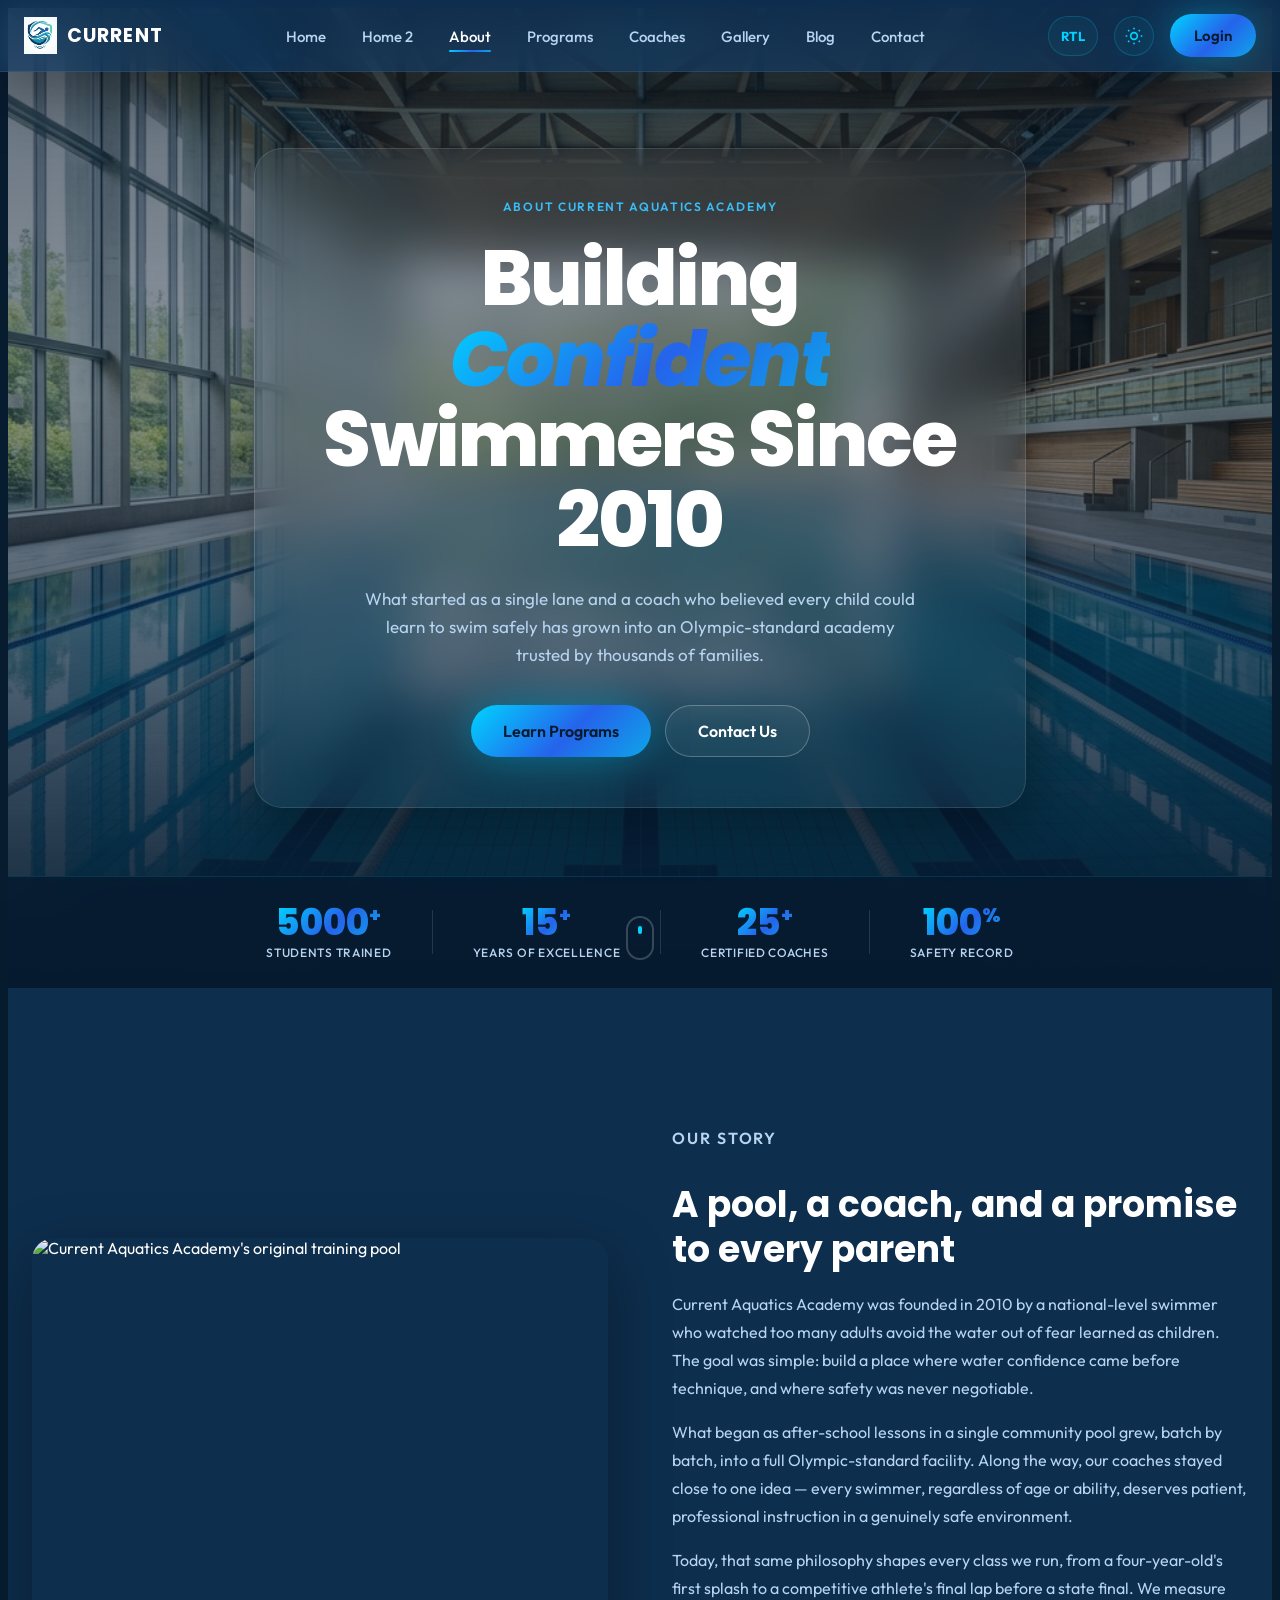
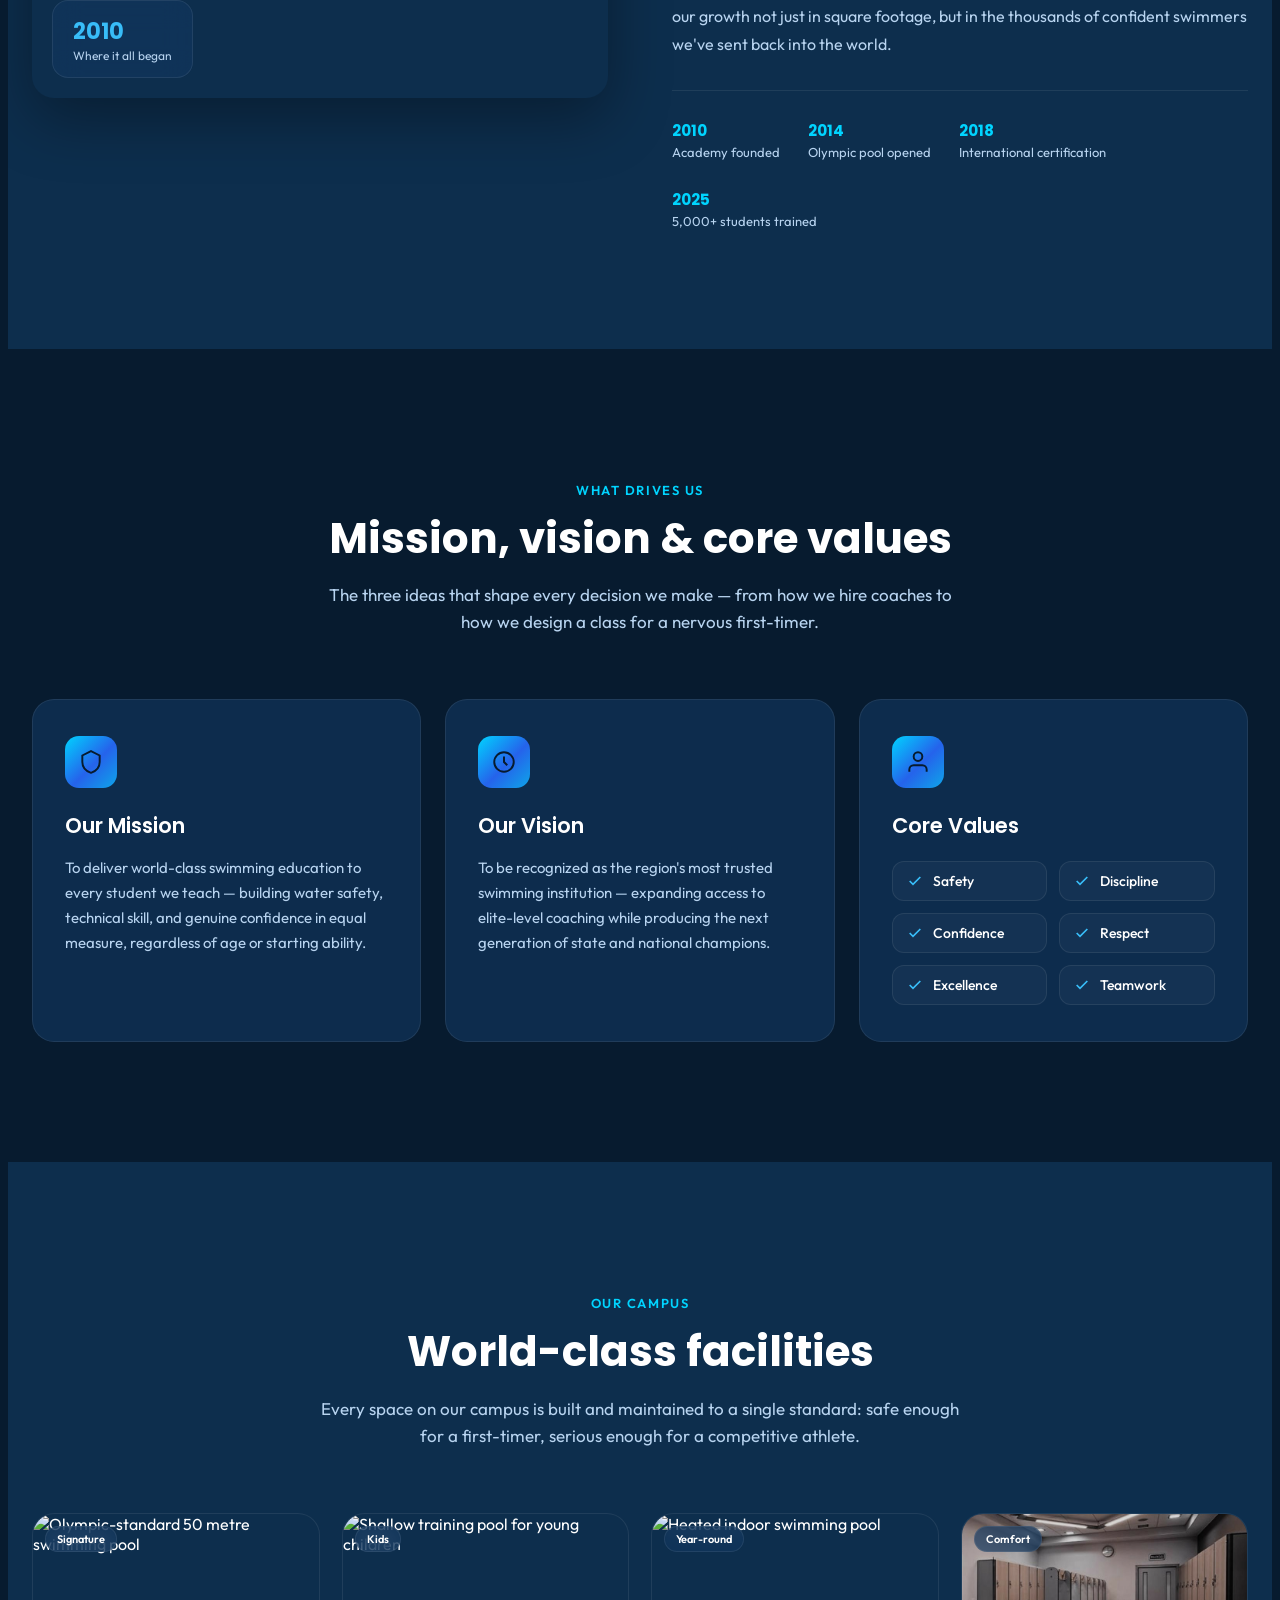
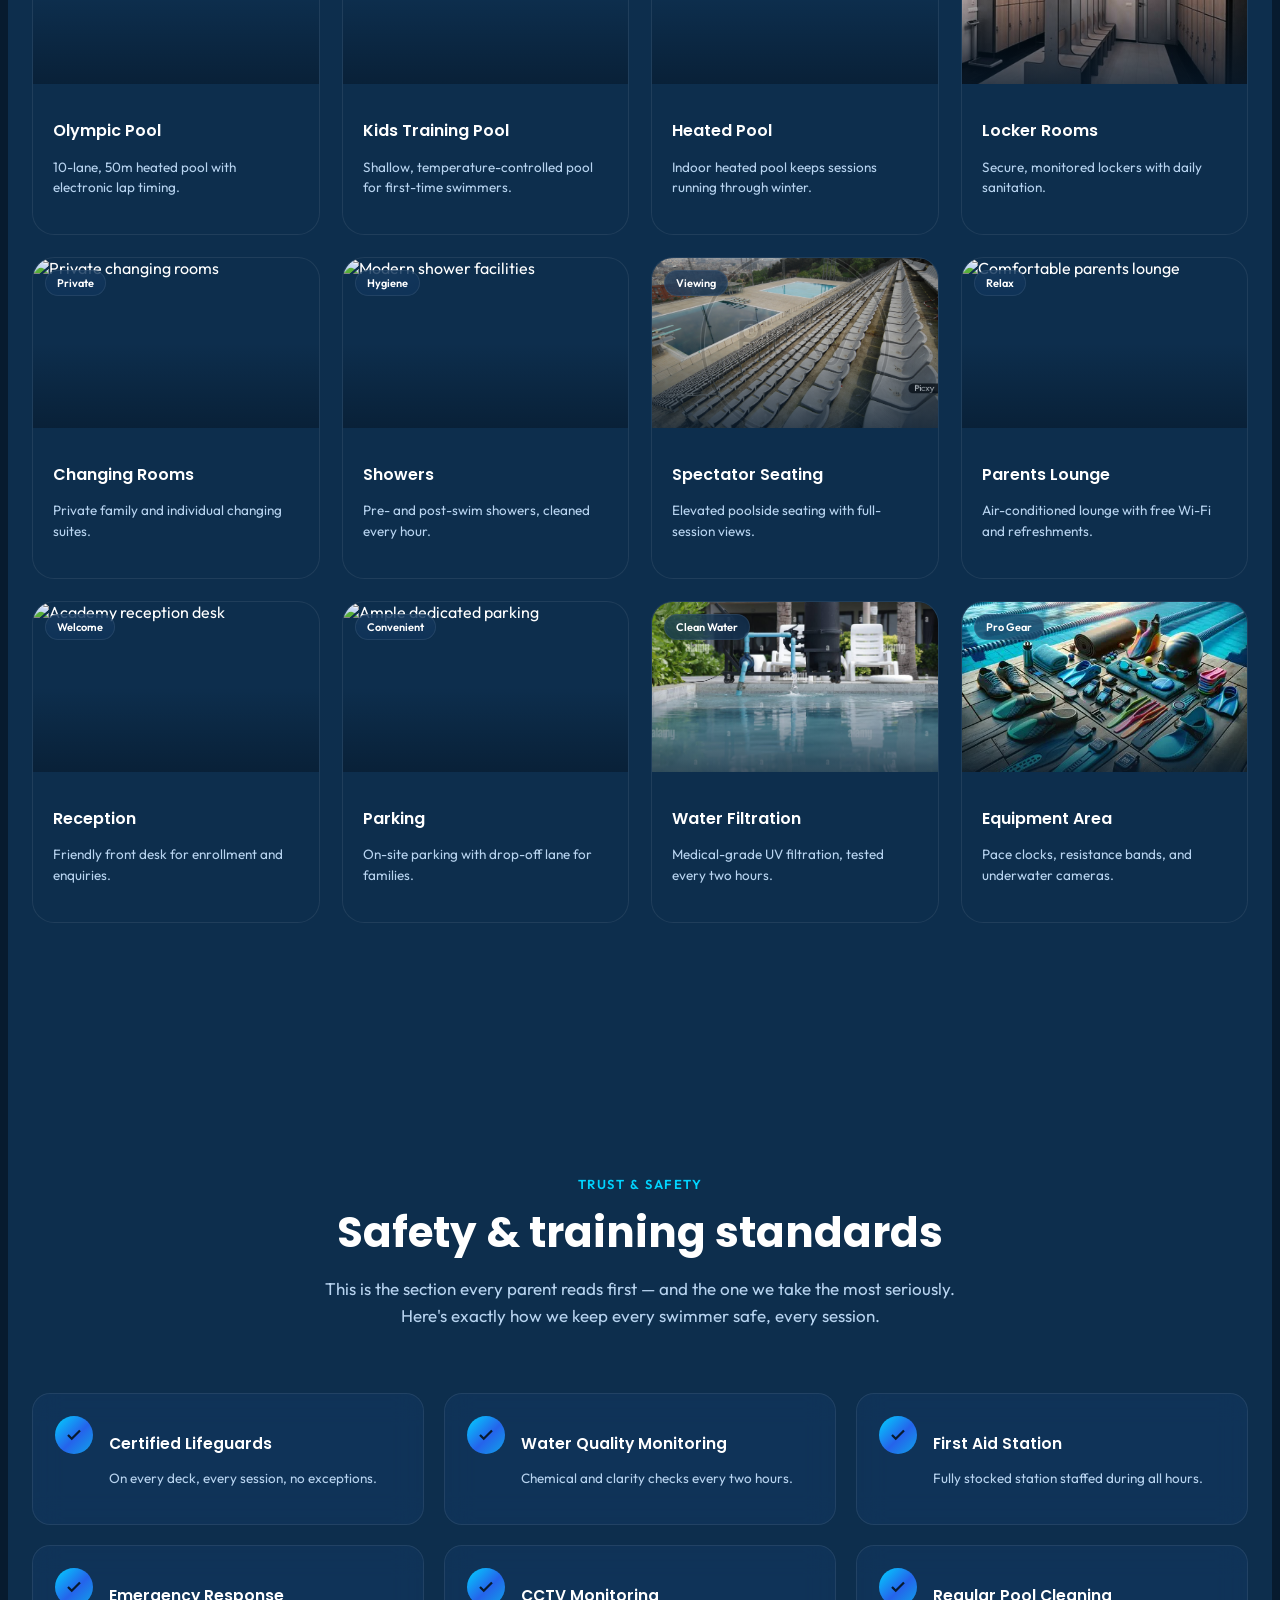
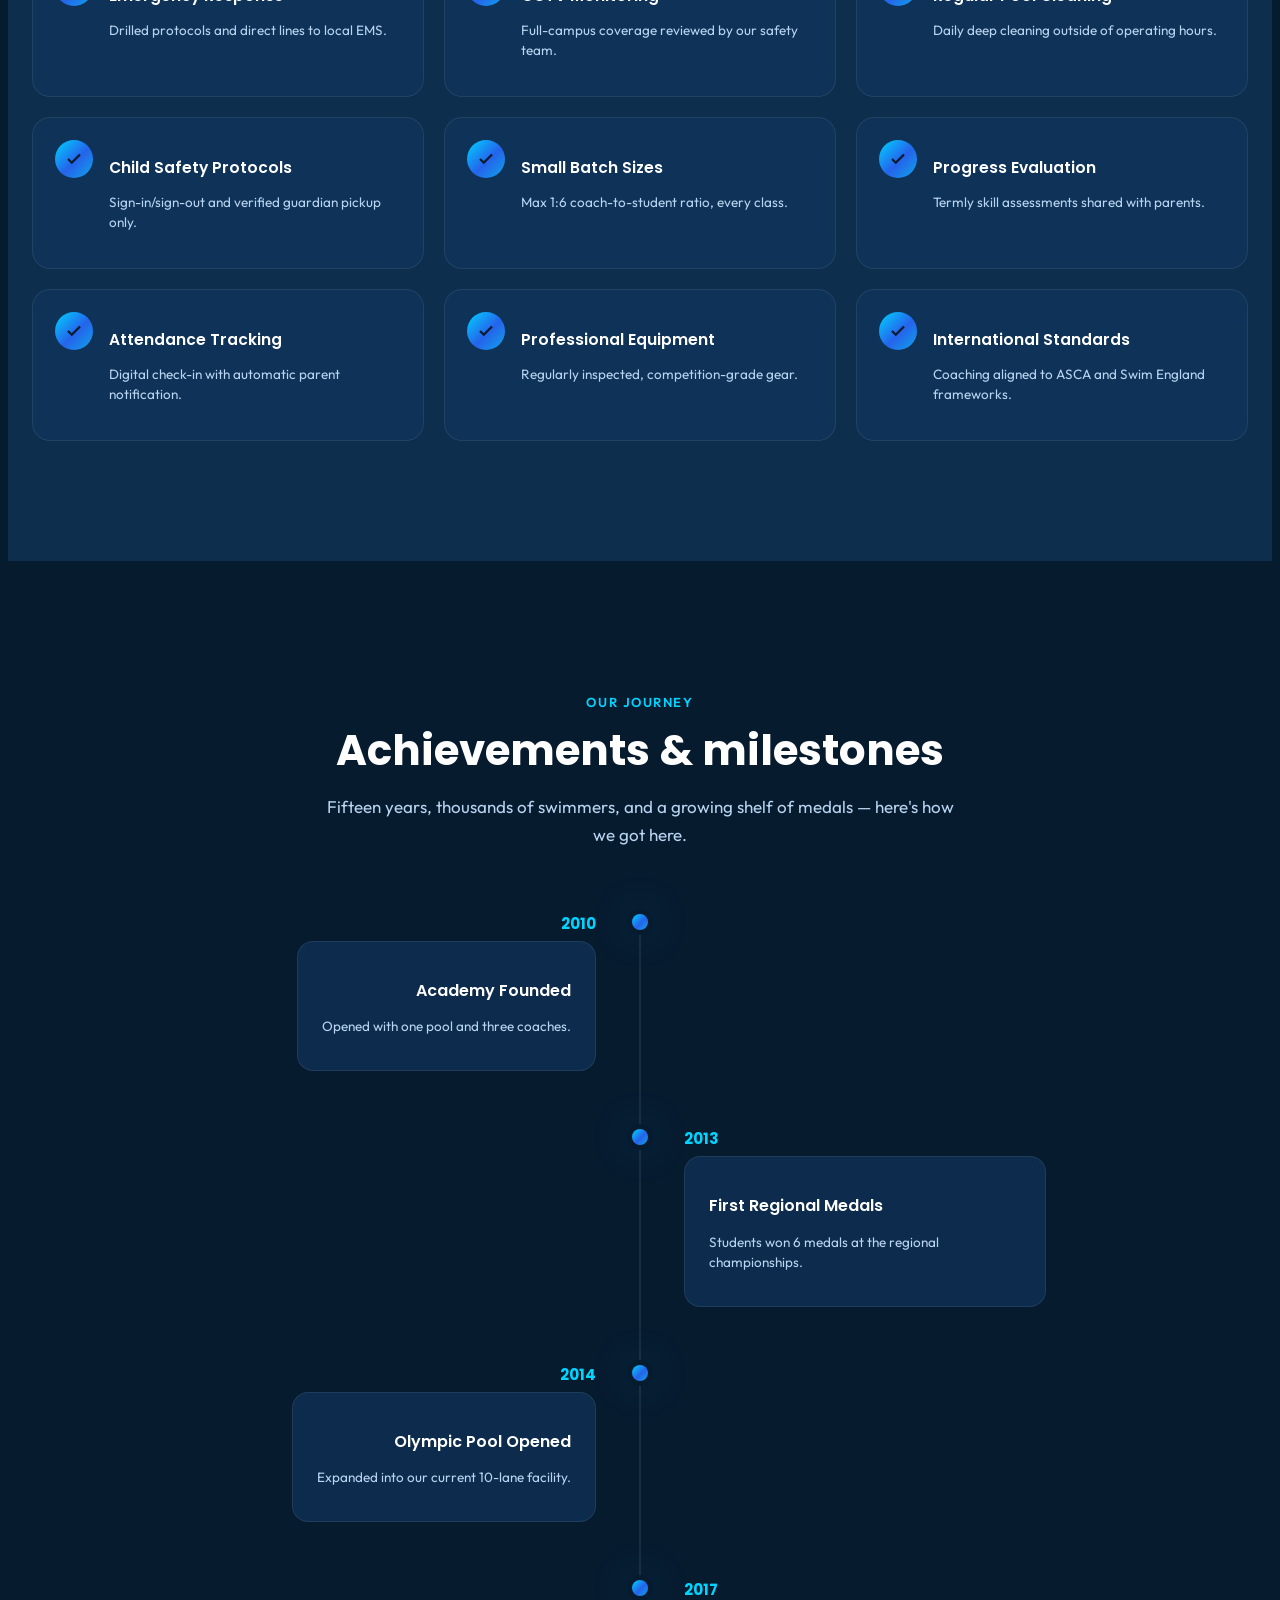
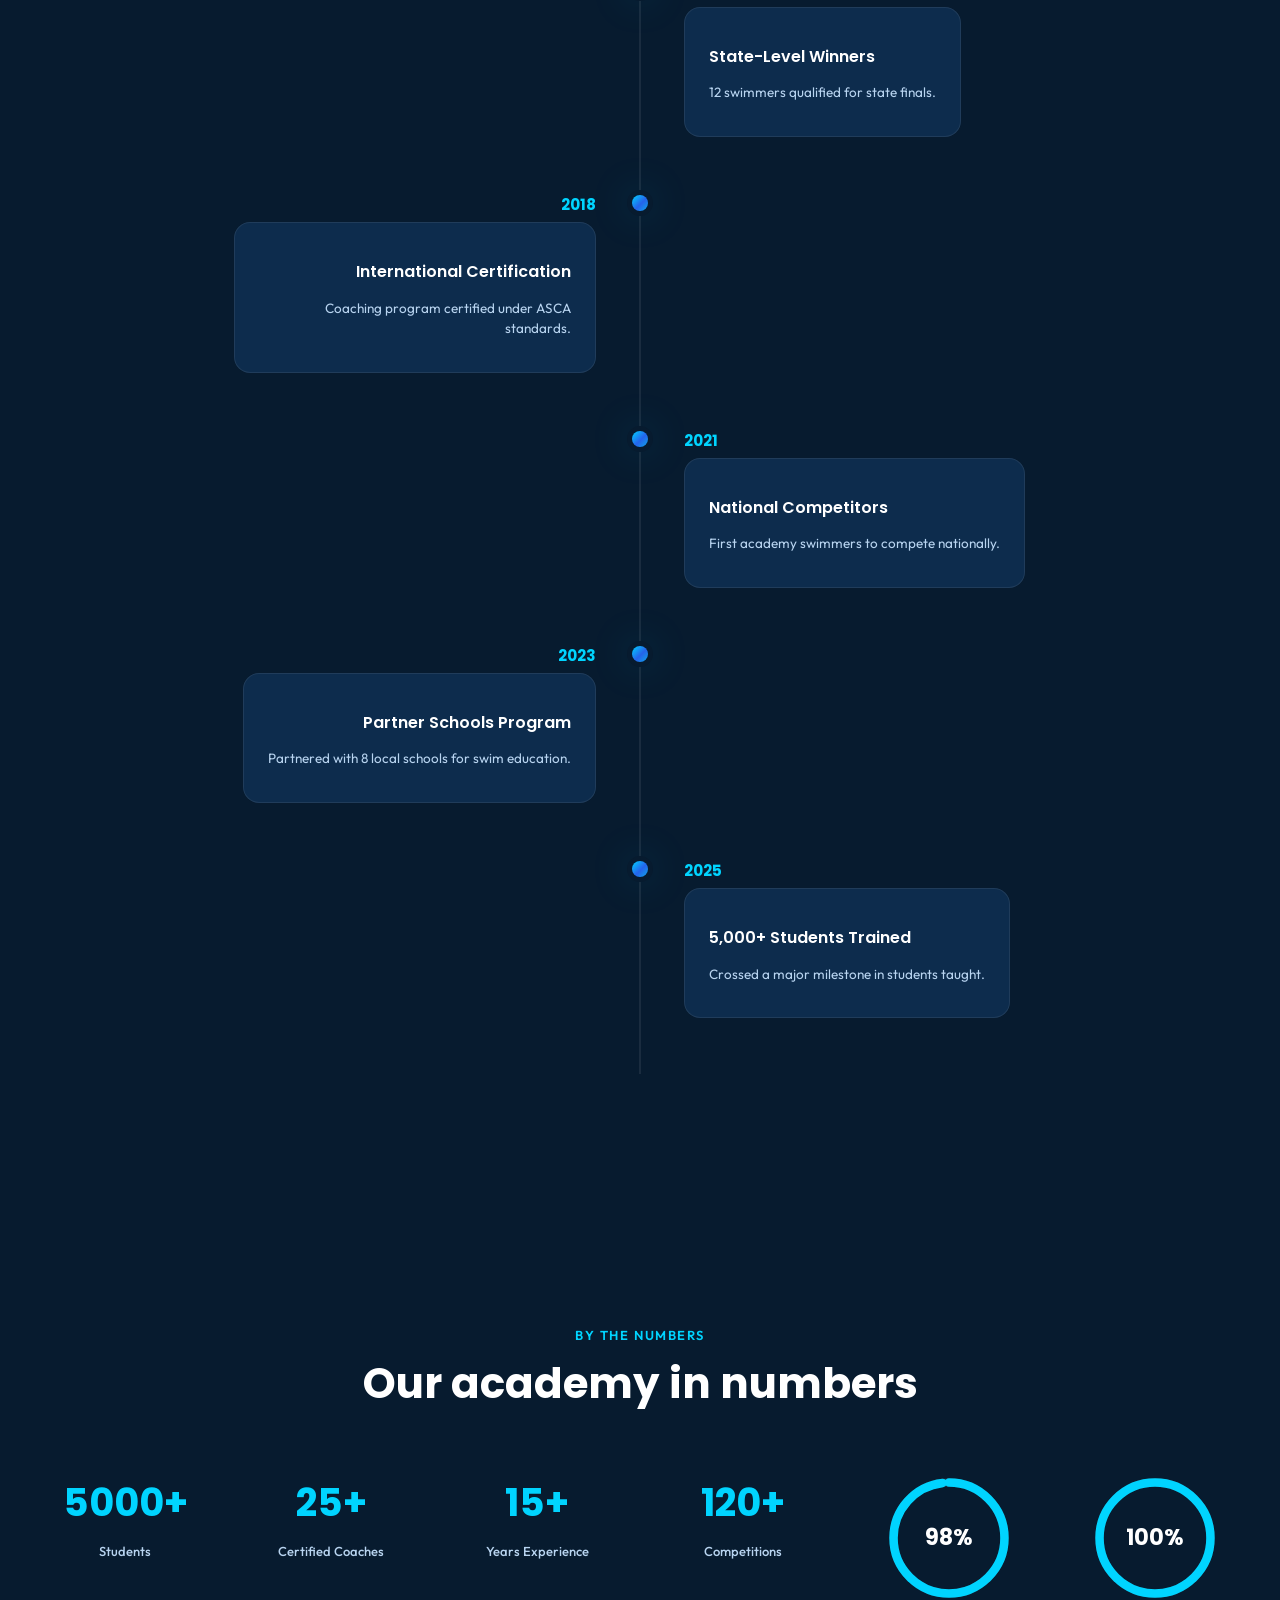
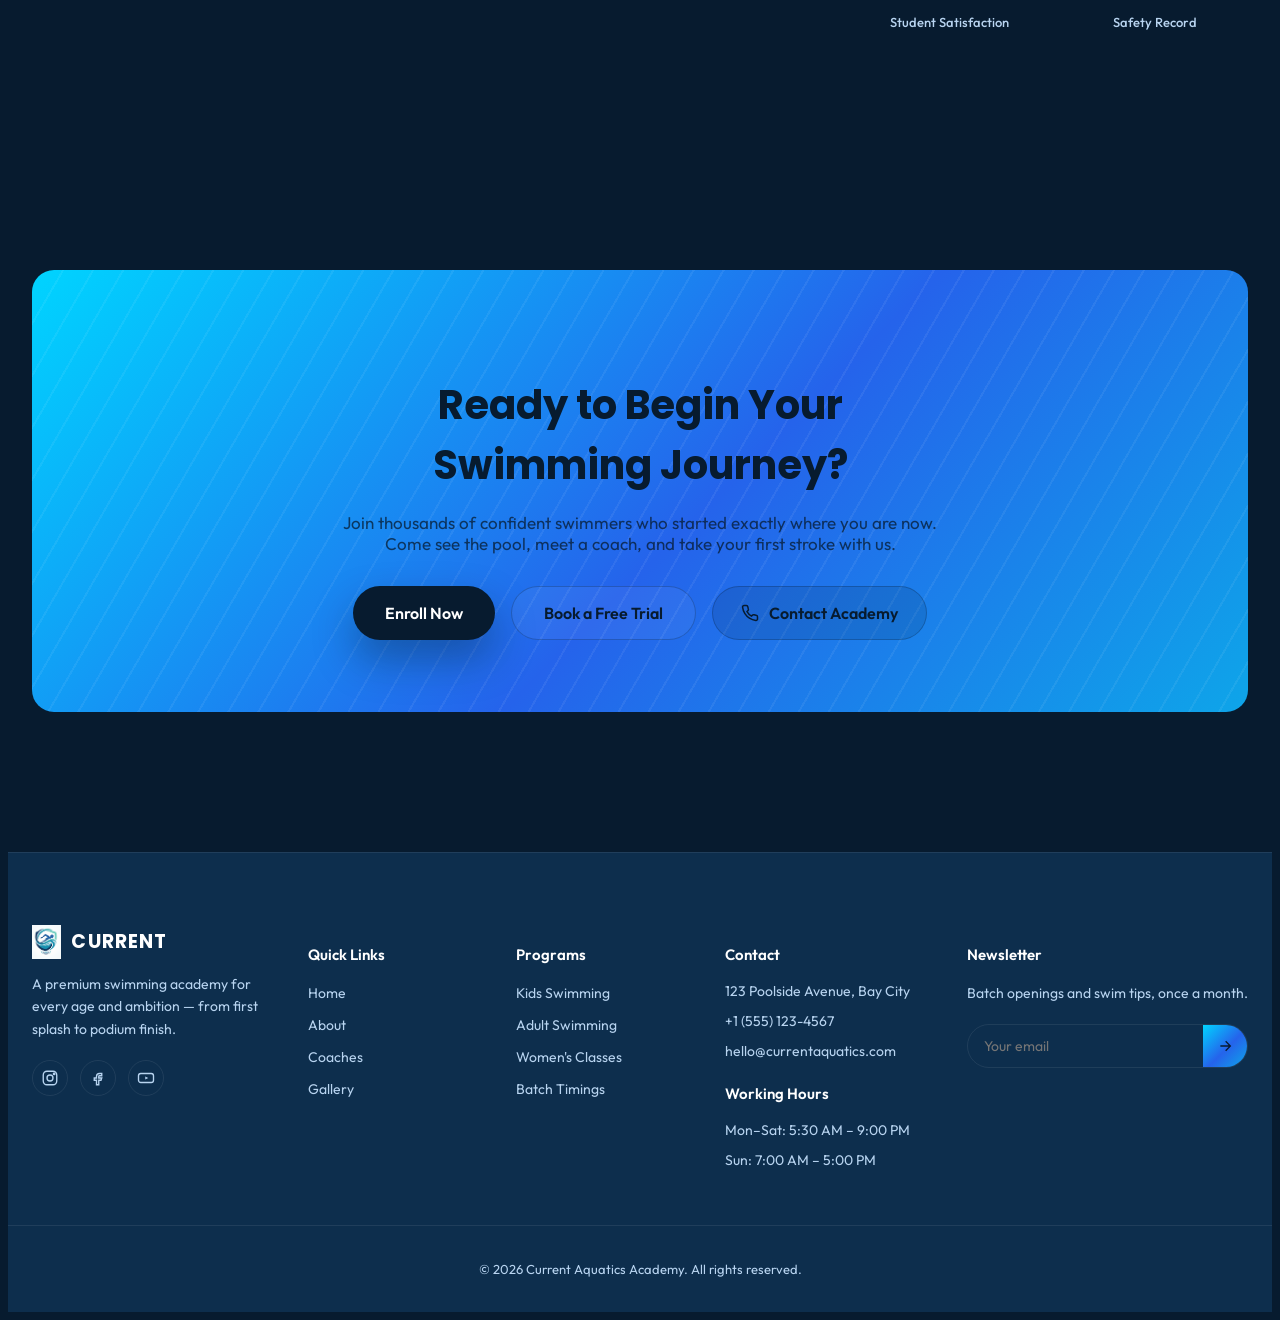
==== commit 5cc2ddc2: "Fixing the issue" ====
--- a/about.html
+++ b/about.html
@@ -174,22 +174,24 @@
 
       <!-- Center content -->
       <div class="about-hero-center fade-up">
-        <div class="about-eyebrow-wrap">
-          <span class="about-eyebrow-line"></span>
-          <span class="about-eyebrow-text">About Current Aquatics Academy</span>
-          <span class="about-eyebrow-line"></span>
-        </div>
-
-        <h1 class="about-hero-title">
-          Building <em class="about-accent">Confident</em><br>
-          Swimmers Since 2010
-        </h1>
-
-        <p class="about-hero-sub">What started as a single lane and a coach who believed every child could learn to swim safely has grown into an Olympic-standard academy trusted by thousands of families.</p>
-
-        <div class="about-hero-ctas">
-          <a href="programs.html" class="btn-primary magnetic">Learn Programs</a>
-          <a href="index.html#contact" class="btn-ghost-white magnetic">Contact Us</a>
+        <div class="hero-glass-card">
+          <div class="about-eyebrow-wrap">
+            <span class="about-eyebrow-line"></span>
+            <span class="about-eyebrow-text">About Current Aquatics Academy</span>
+            <span class="about-eyebrow-line"></span>
+          </div>
+
+          <h1 class="about-hero-title">
+            Building <em class="about-accent">Confident</em><br>
+            Swimmers Since 2010
+          </h1>
+
+          <p class="about-hero-sub">What started as a single lane and a coach who believed every child could learn to swim safely has grown into an Olympic-standard academy trusted by thousands of families.</p>
+
+          <div class="about-hero-ctas">
+            <a href="programs.html" class="btn-primary magnetic">Learn Programs</a>
+            <a href="index.html#contact" class="btn-ghost-white magnetic">Contact Us</a>
+          </div>
         </div>
       </div>
 
--- a/style.css
+++ b/style.css
@@ -782,7 +782,7 @@
   font-weight: 800;
   line-height: 1.05;
   letter-spacing: -0.025em;
-  color: #fff;
+  color: var(--text);
   margin: 0 0 24px;
 }
 .about-accent {
@@ -795,7 +795,7 @@
 
 .about-hero-sub {
   font-size: 17px;
-  color: rgba(255,255,255,0.7);
+  color: var(--text-sub);
   line-height: 1.65;
   max-width: 560px;
   margin: 0 auto 36px;
@@ -2674,20 +2674,7 @@
   margin-right: 8px;
 }
 
-/* Ensure buttons inside dark page heroes always have white text/border regardless of light mode */
-.about-hero .btn-ghost-white,
-.coaches-hero .btn-ghost-white {
-  color: #fff !important;
-  border-color: rgba(255, 255, 255, 0.25) !important;
-  background: rgba(255, 255, 255, 0.05) !important;
-}
-
-.about-hero .btn-ghost-white:hover,
-.coaches-hero .btn-ghost-white:hover {
-  background: #fff !important;
-  border-color: #fff !important;
-  color: #071B2F !important;
-}
+
 
 /* Shared Glassmorphism Container Card for Heroes */
 .hero-glass-card {
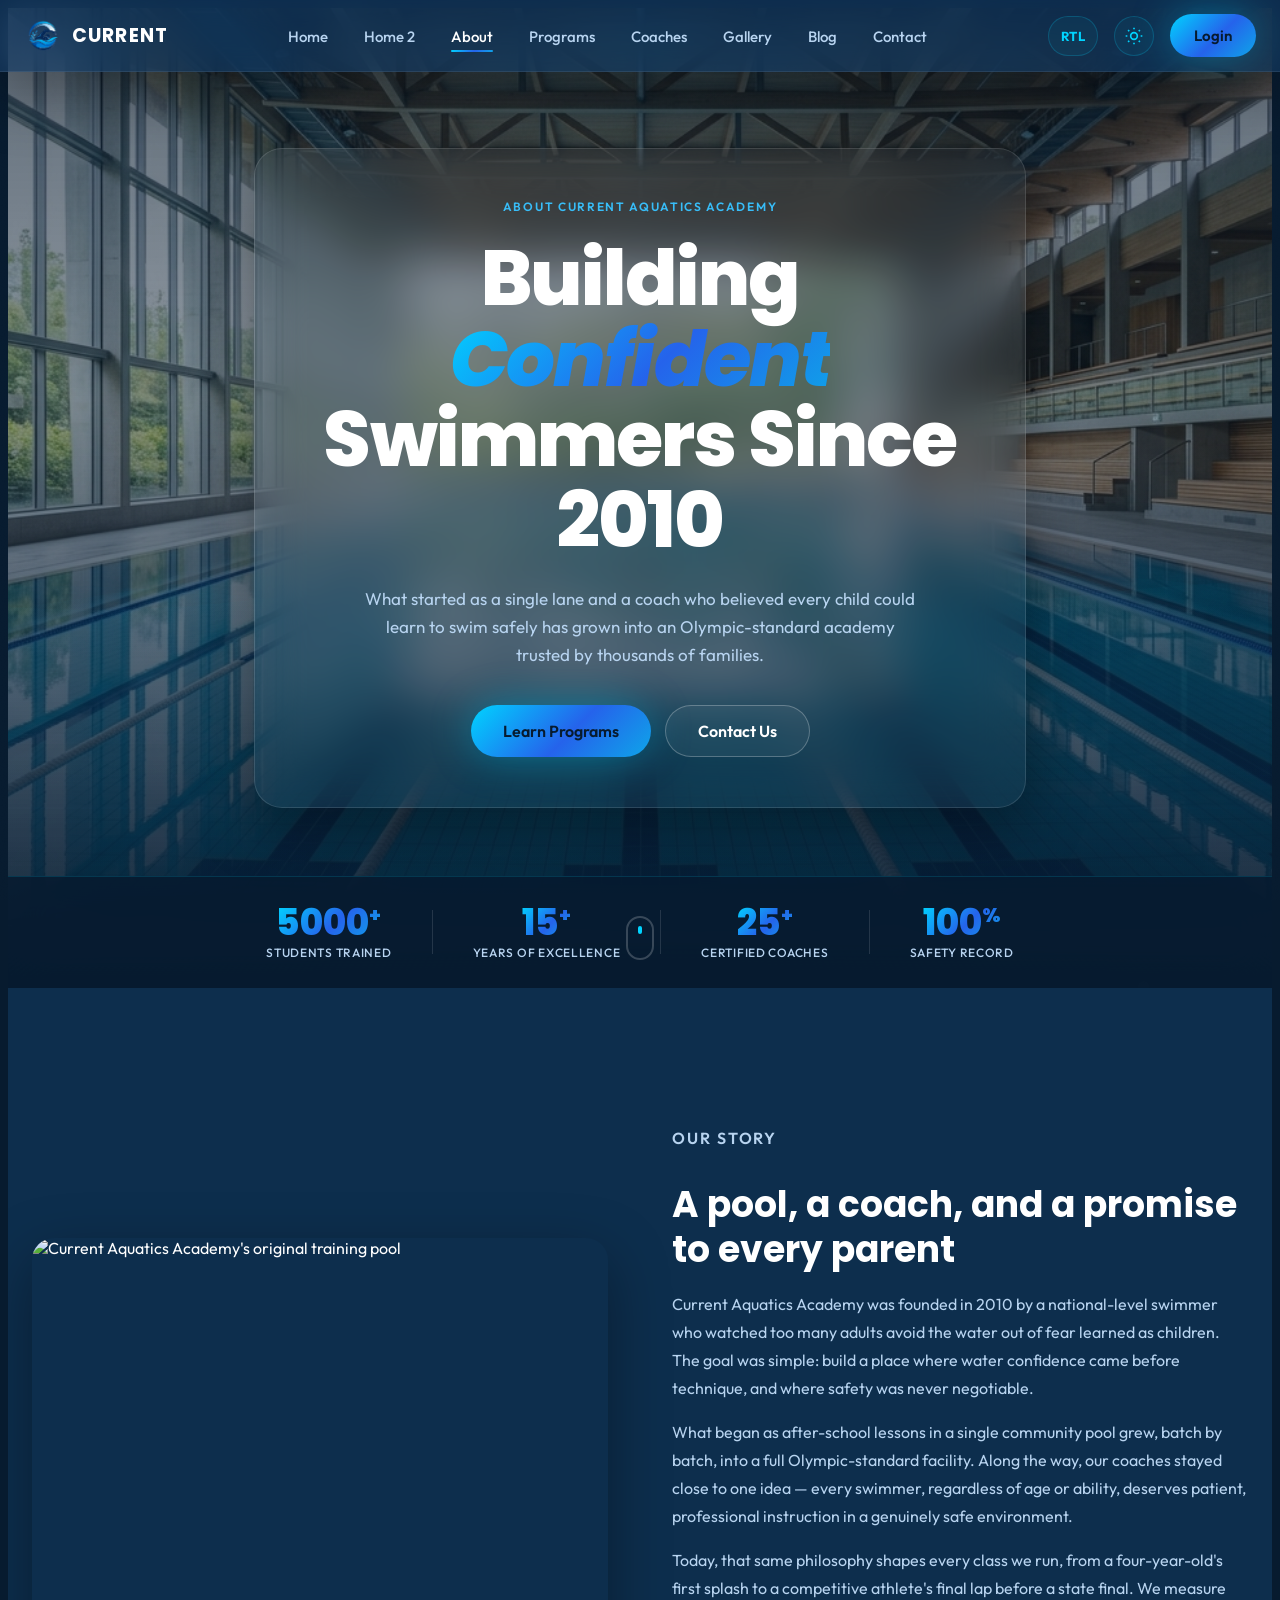
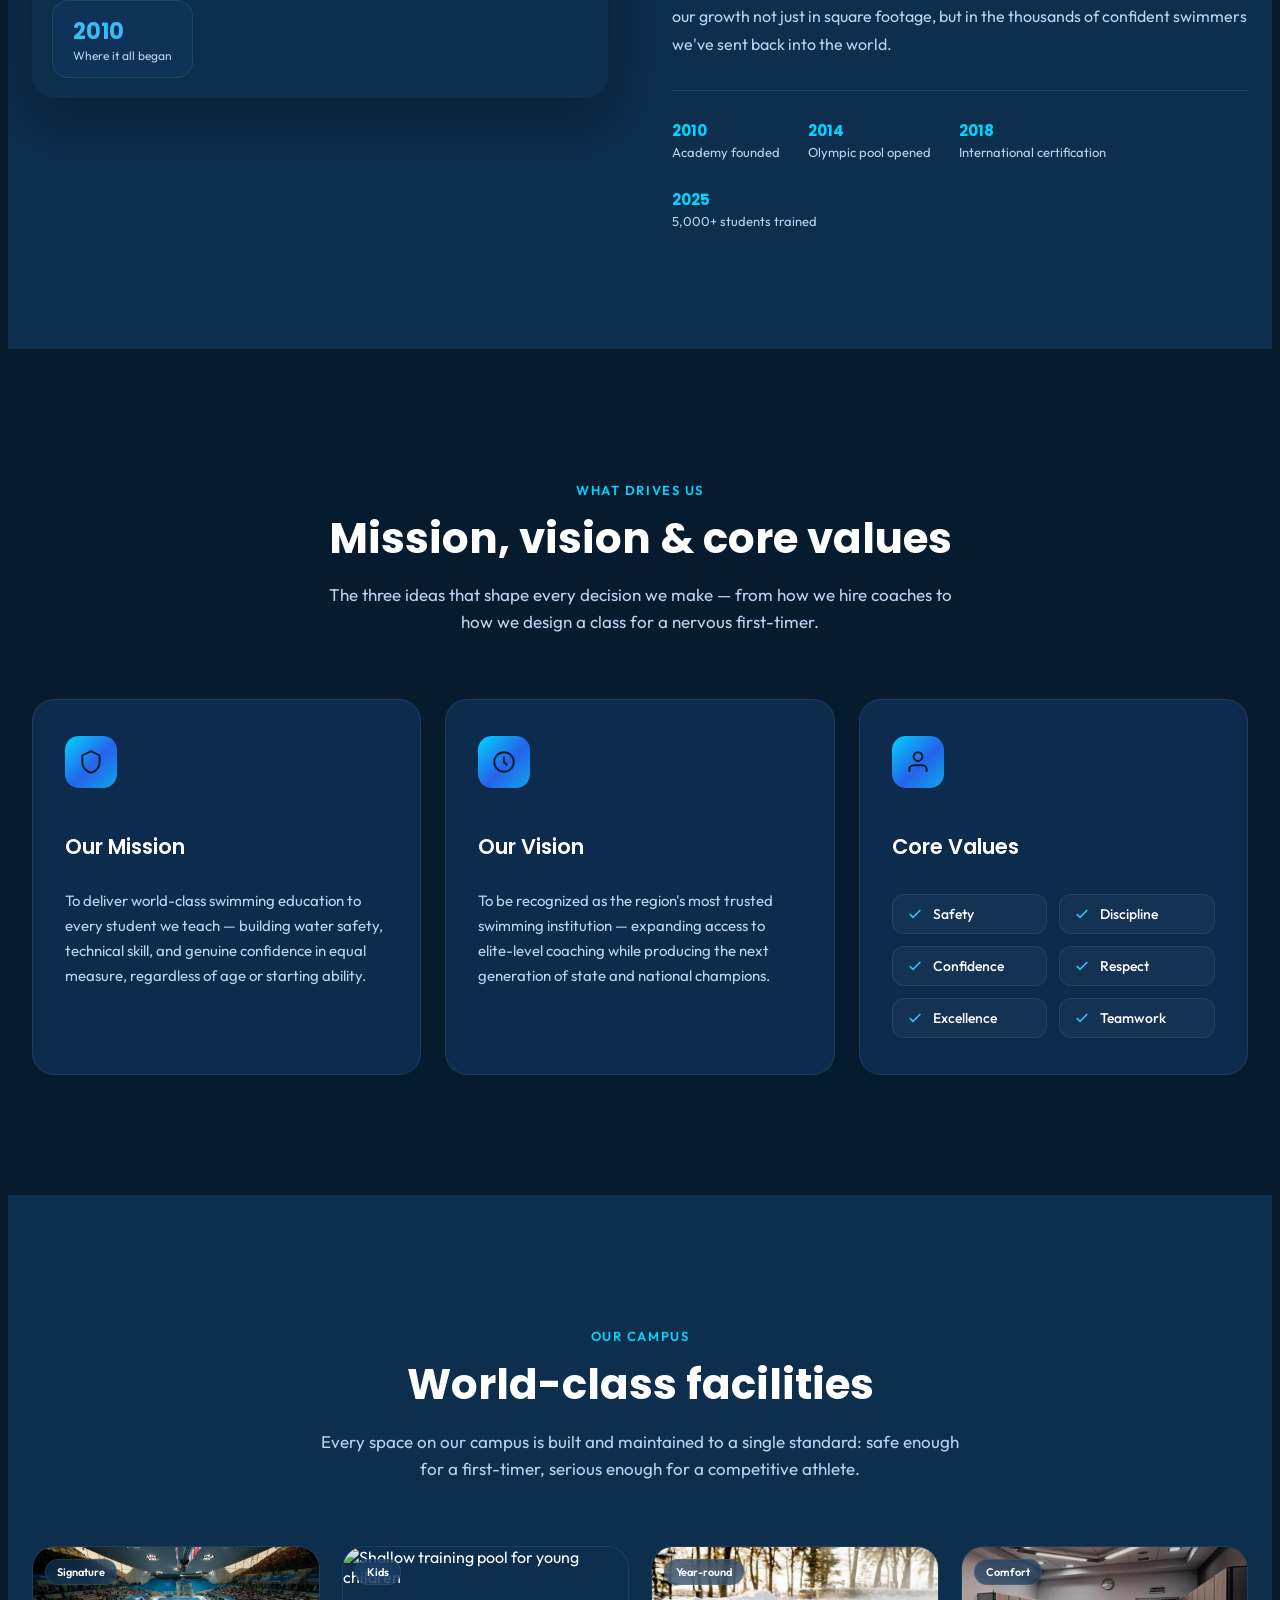
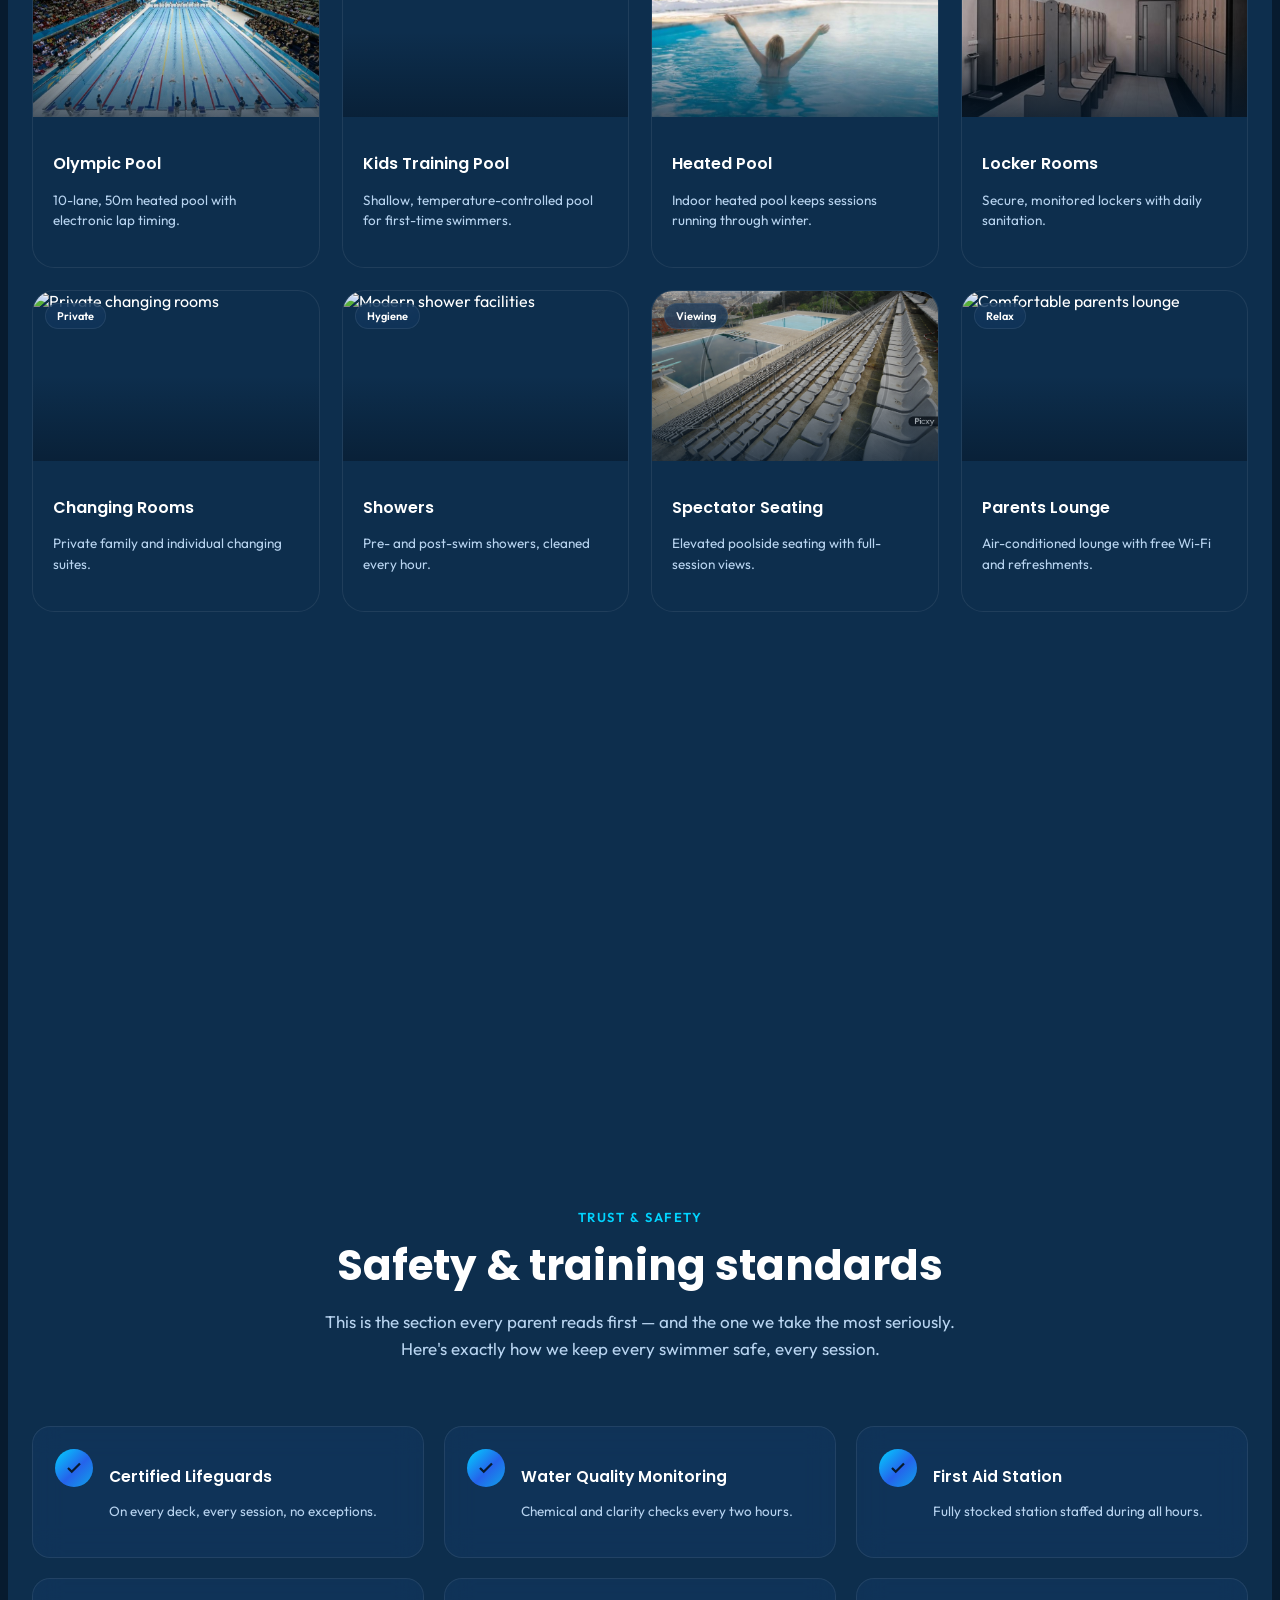
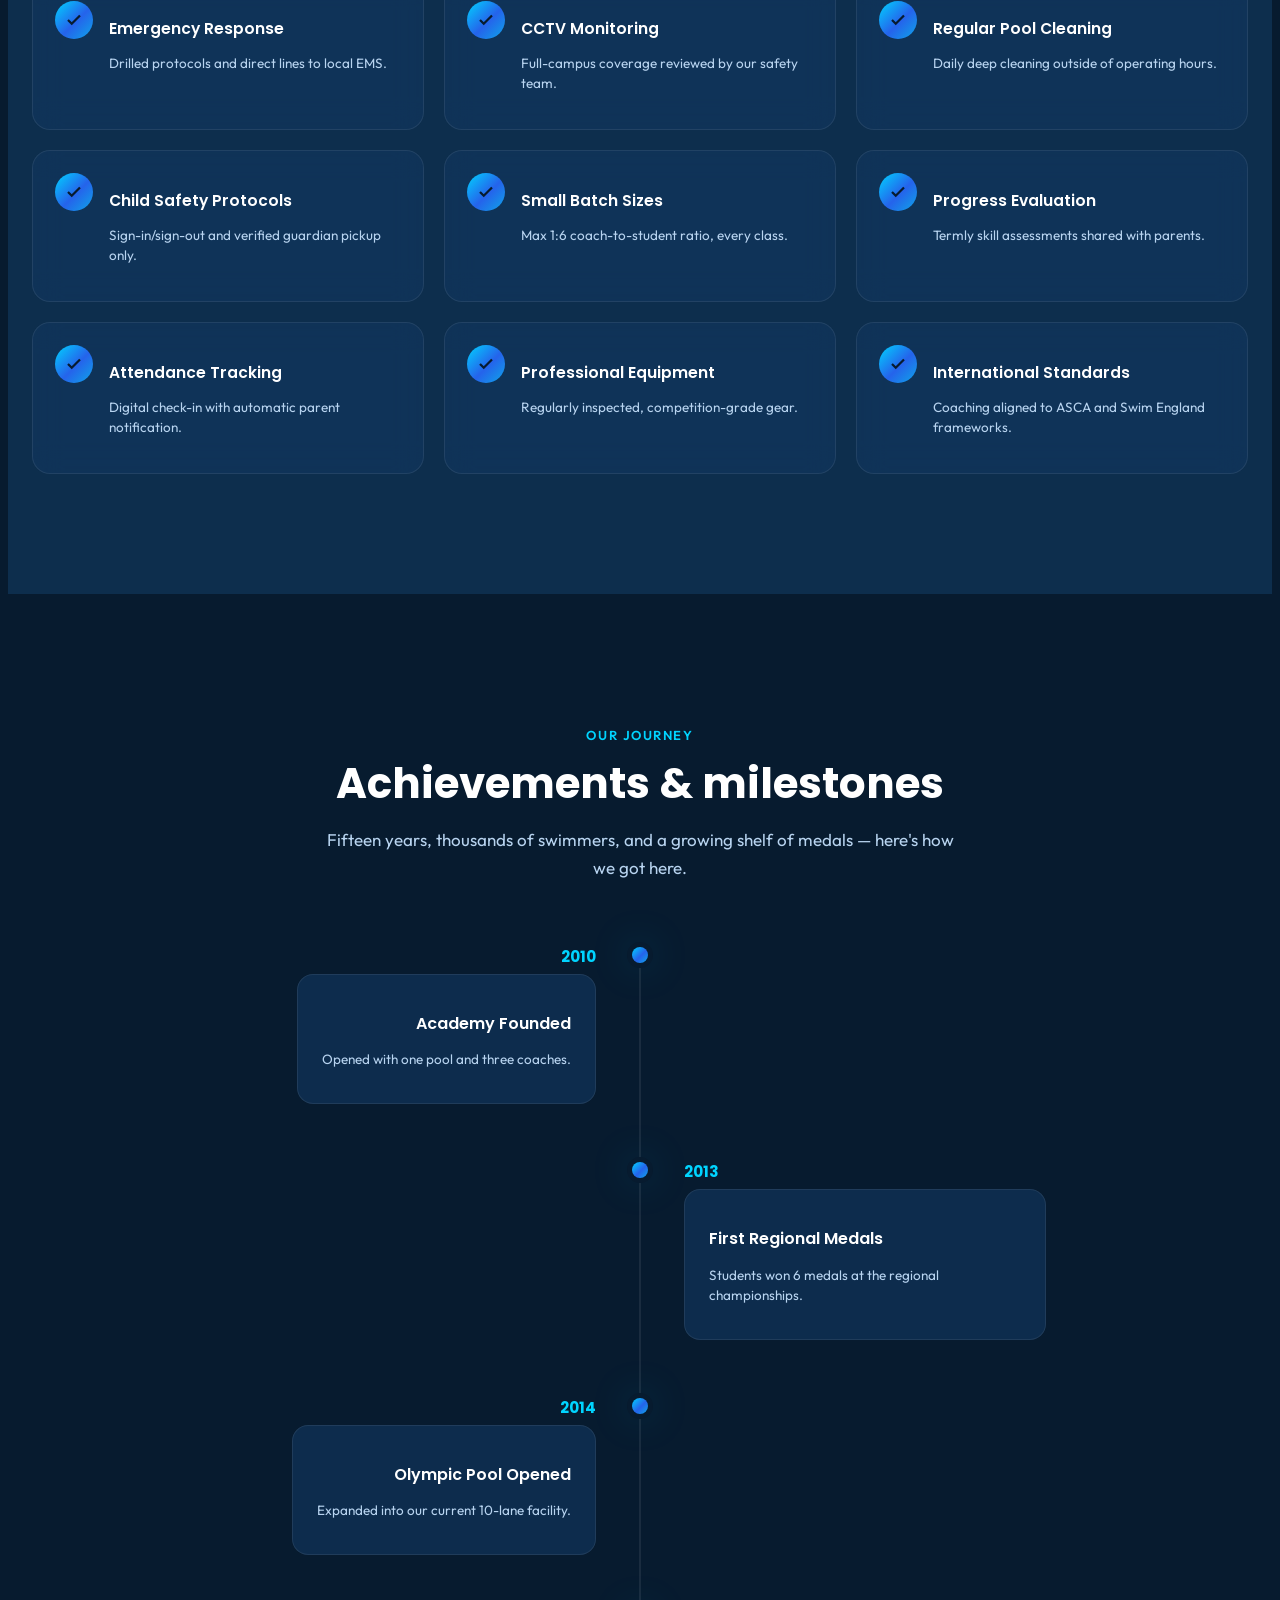
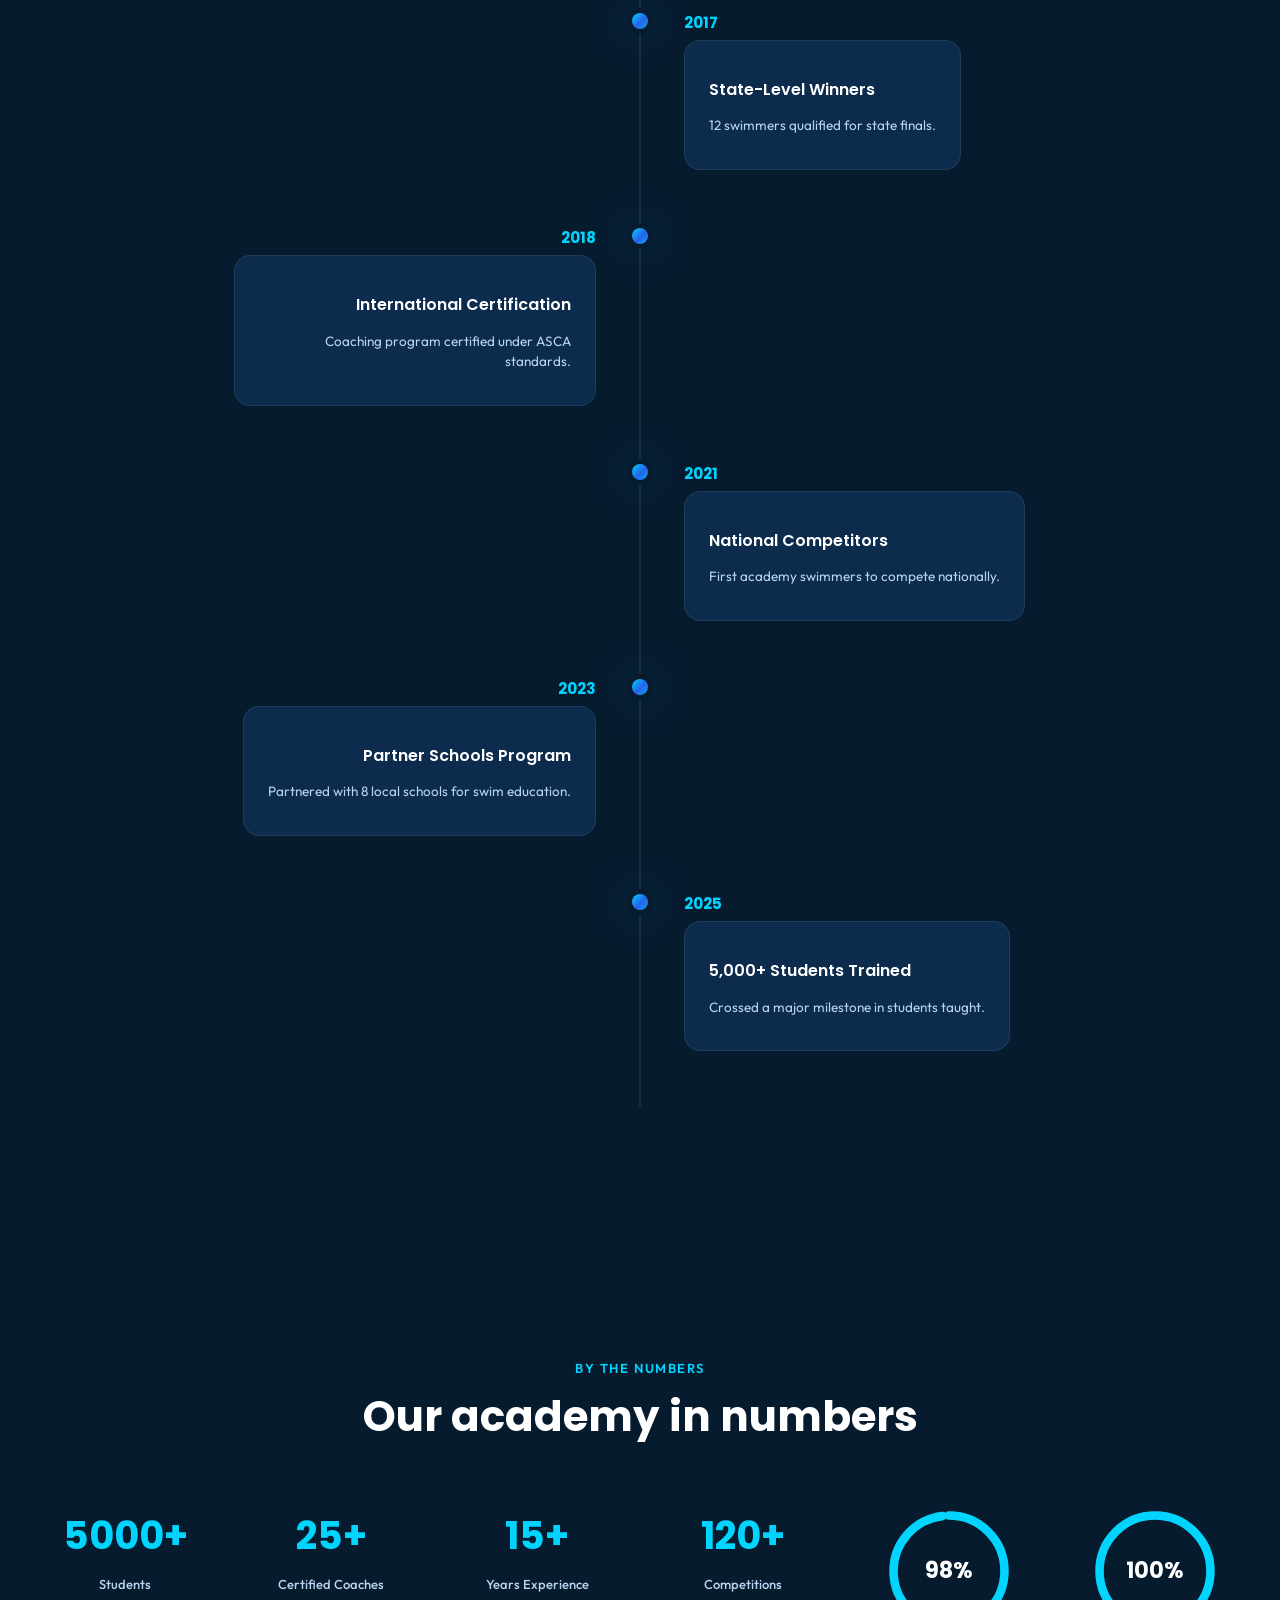
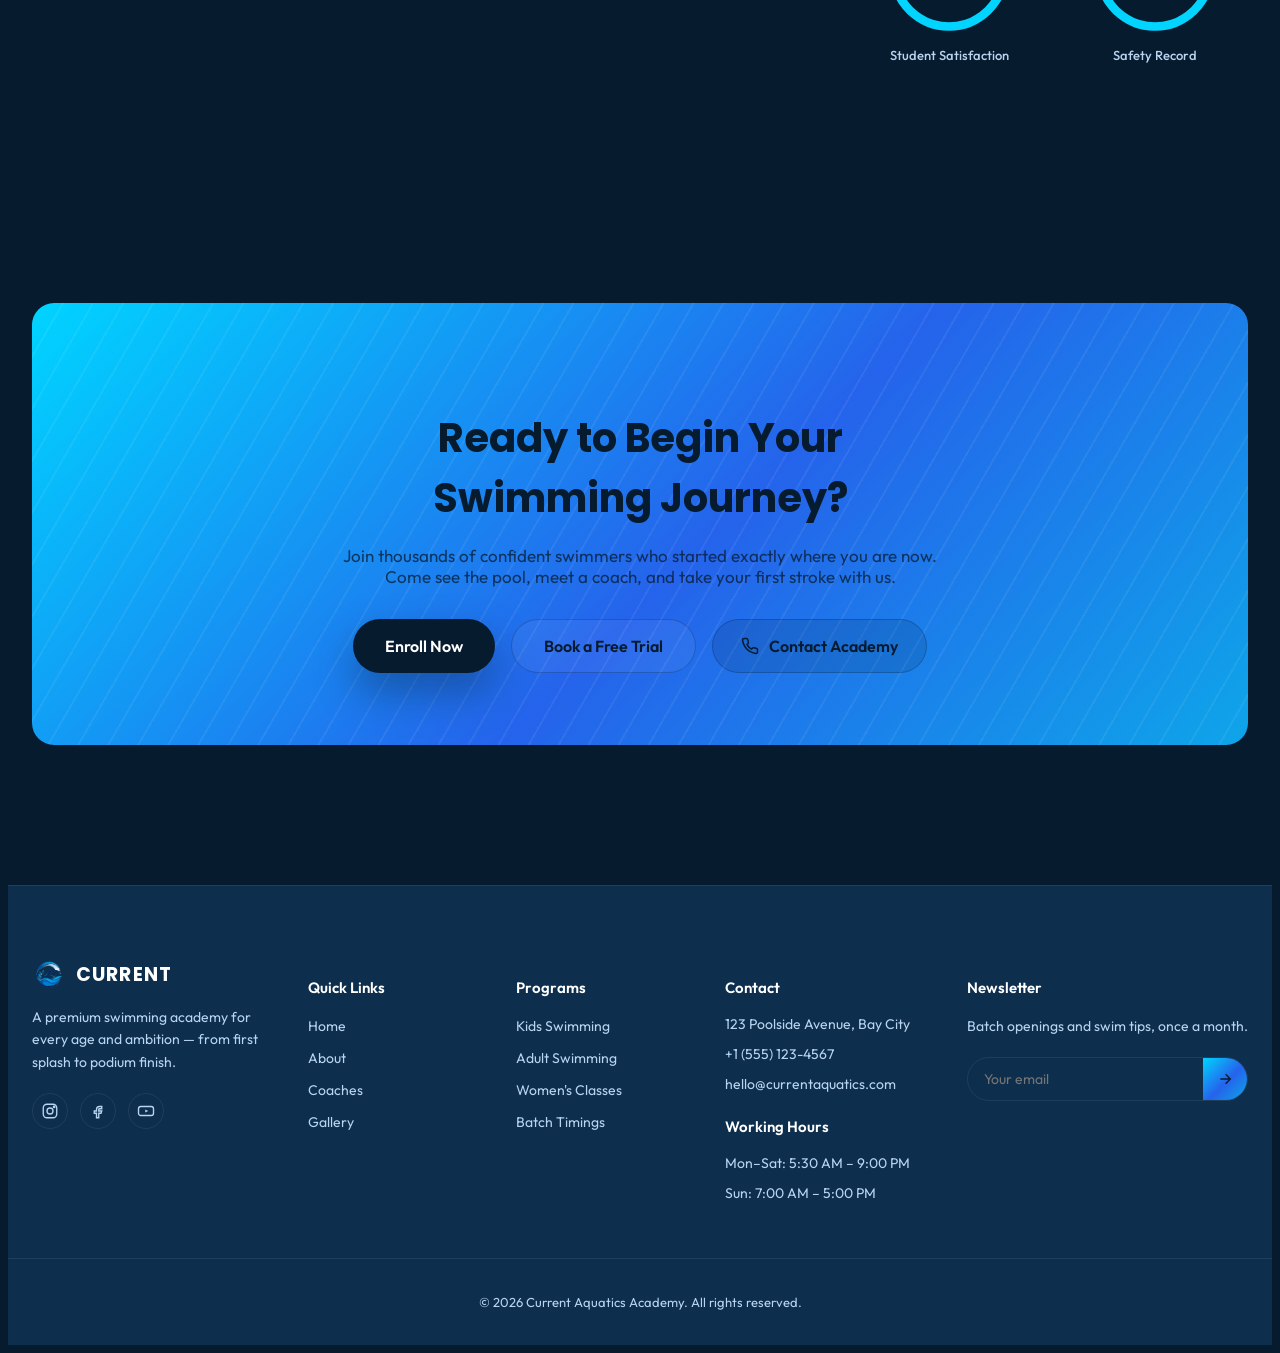
==== commit 33832187: "fixing the issue" ====
--- a/about.html
+++ b/about.html
@@ -79,6 +79,7 @@
   </script>
 
   <link rel="stylesheet" href="style.css" />
+  <link rel="shortcut icon" href="logo.png" type="image/png" />
   <link rel="icon" type="image/png" href="logo.png" />
 </head>
 
@@ -327,7 +328,7 @@
         <div class="facilities-grid">
           <article class="facility-card fade-up">
             <div class="facility-img">
-              <img loading="lazy" src="https://images.unsplash.com/photo-1571019613454-1cb2f99b2d8b?q=80&w=700" alt="Olympic-standard 50 metre swimming pool" />
+              <img loading="lazy" src="./Assets/Aboutus1.jpg" alt="Olympic-standard 50 metre swimming pool" />
               <span class="facility-badge">Signature</span>
             </div>
             <div class="facility-body"><h3>Olympic Pool</h3><p>10-lane, 50m heated pool with electronic lap timing.</p></div>
@@ -343,7 +344,7 @@
 
           <article class="facility-card fade-up">
             <div class="facility-img">
-              <img loading="lazy" src="https://images.unsplash.com/photo-1600881333168-2ef49b341f30?q=80&w=700" alt="Heated indoor swimming pool" />
+              <img loading="lazy" src="./Assets/Aboutus2.jpg" alt="Heated indoor swimming pool" />
               <span class="facility-badge">Year-round</span>
             </div>
             <div class="facility-body"><h3>Heated Pool</h3><p>Indoor heated pool keeps sessions running through winter.</p></div>
--- a/style.css
+++ b/style.css
@@ -1547,9 +1547,9 @@
 }
 .coach-card:hover { transform: translateY(-6px); }
 .coach-photo {
-  height: 240px;
+  height: 320px;
   background-size: cover;
-  background-position: center;
+  background-position: center 20%;
 }
 .coach-info { padding: 20px; position: relative; }
 .coach-info h3 { font-size: 18px; font-weight: 600; margin-bottom: 4px; }
@@ -1939,6 +1939,9 @@
   backdrop-filter: blur(14px);
   overflow: hidden;
   transition: transform 0.35s var(--ease), box-shadow 0.35s var(--ease);
+  display: flex;
+  flex-direction: column;
+  height: 100%;
 }
 .mvv-card::before {
   content: "";
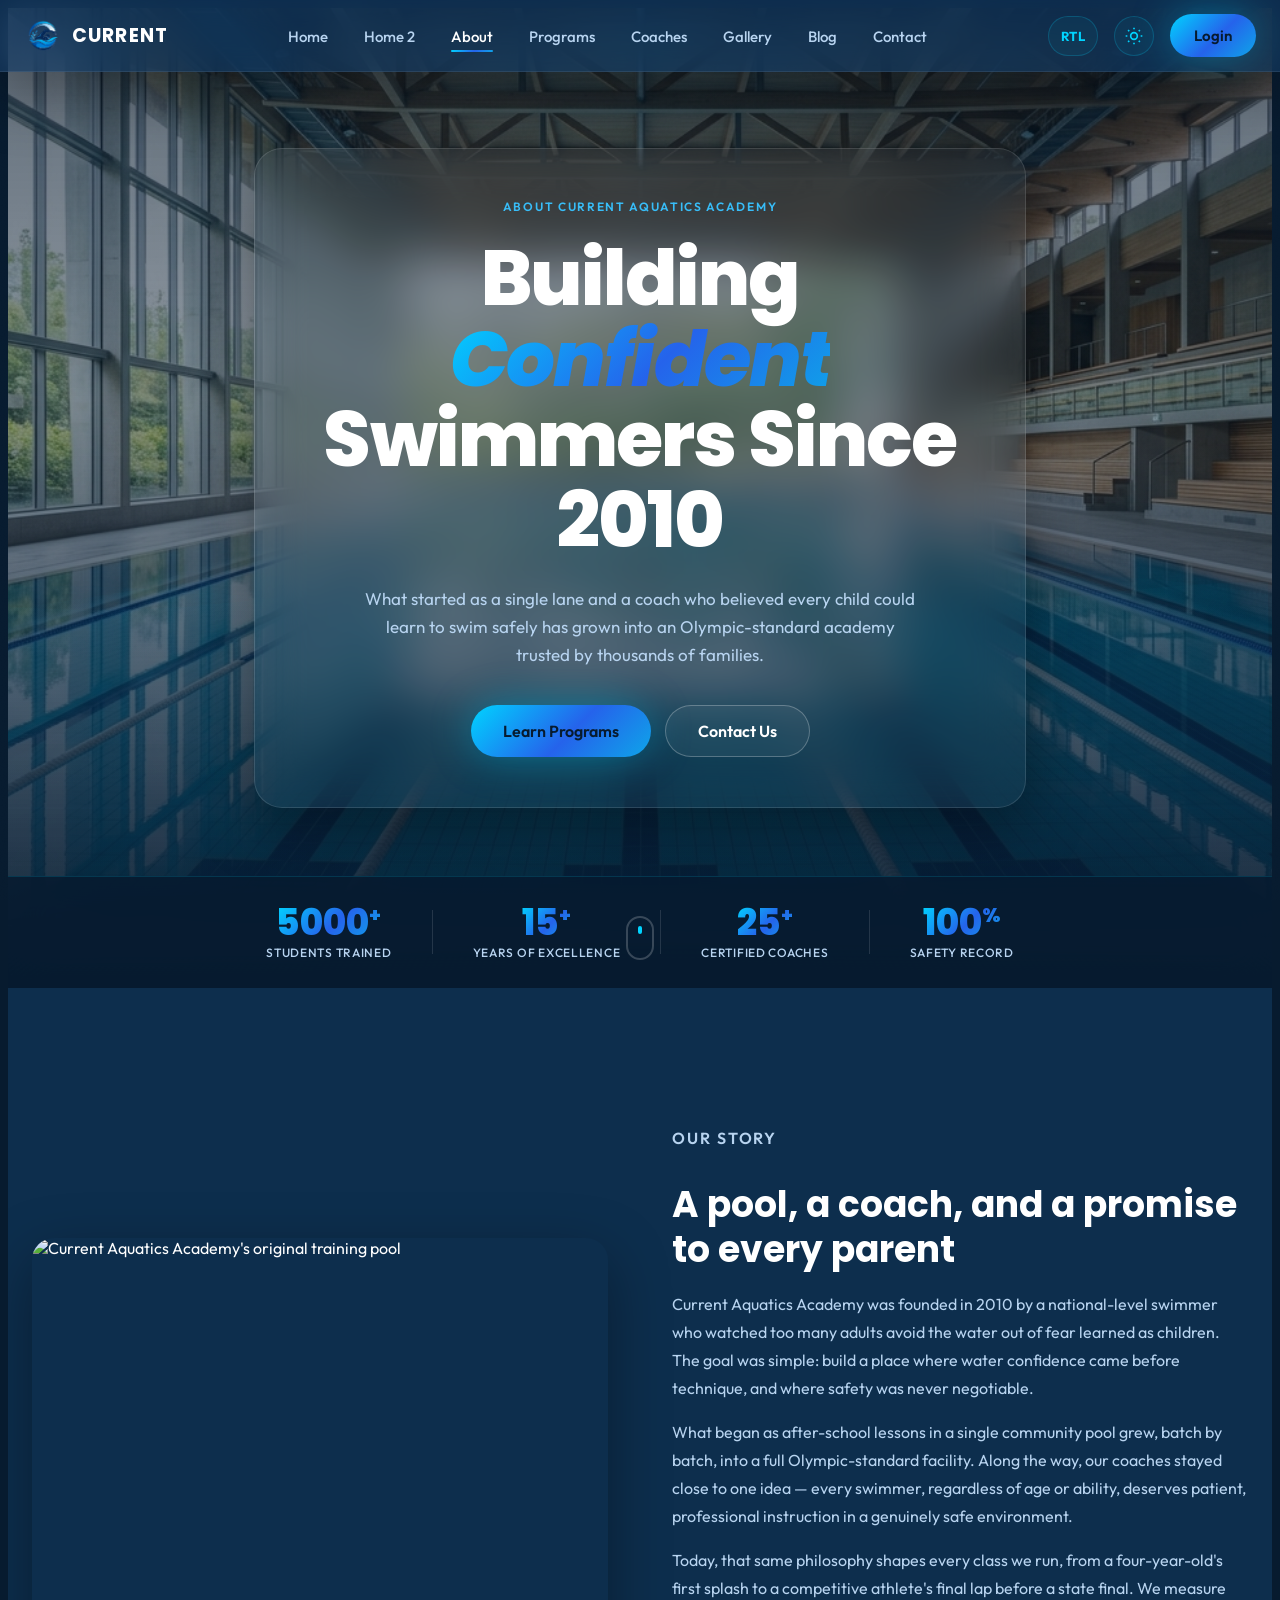
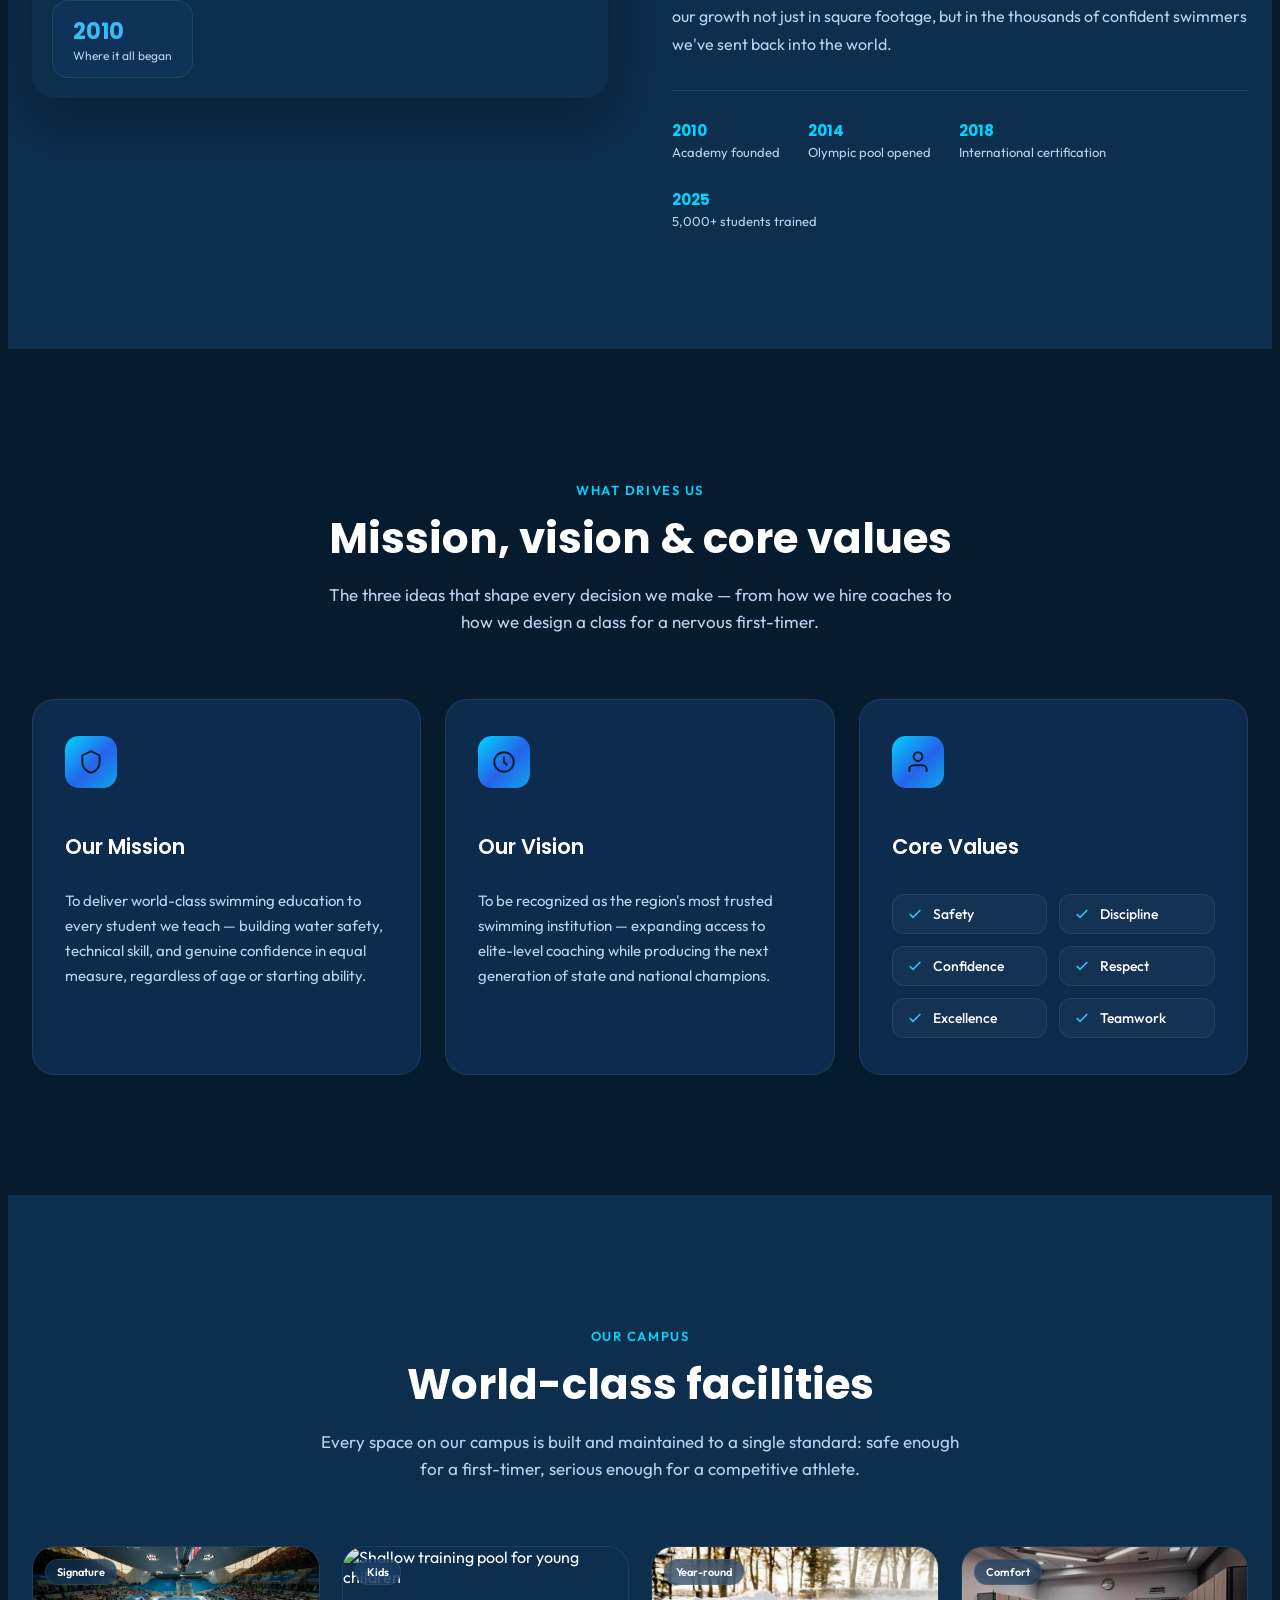
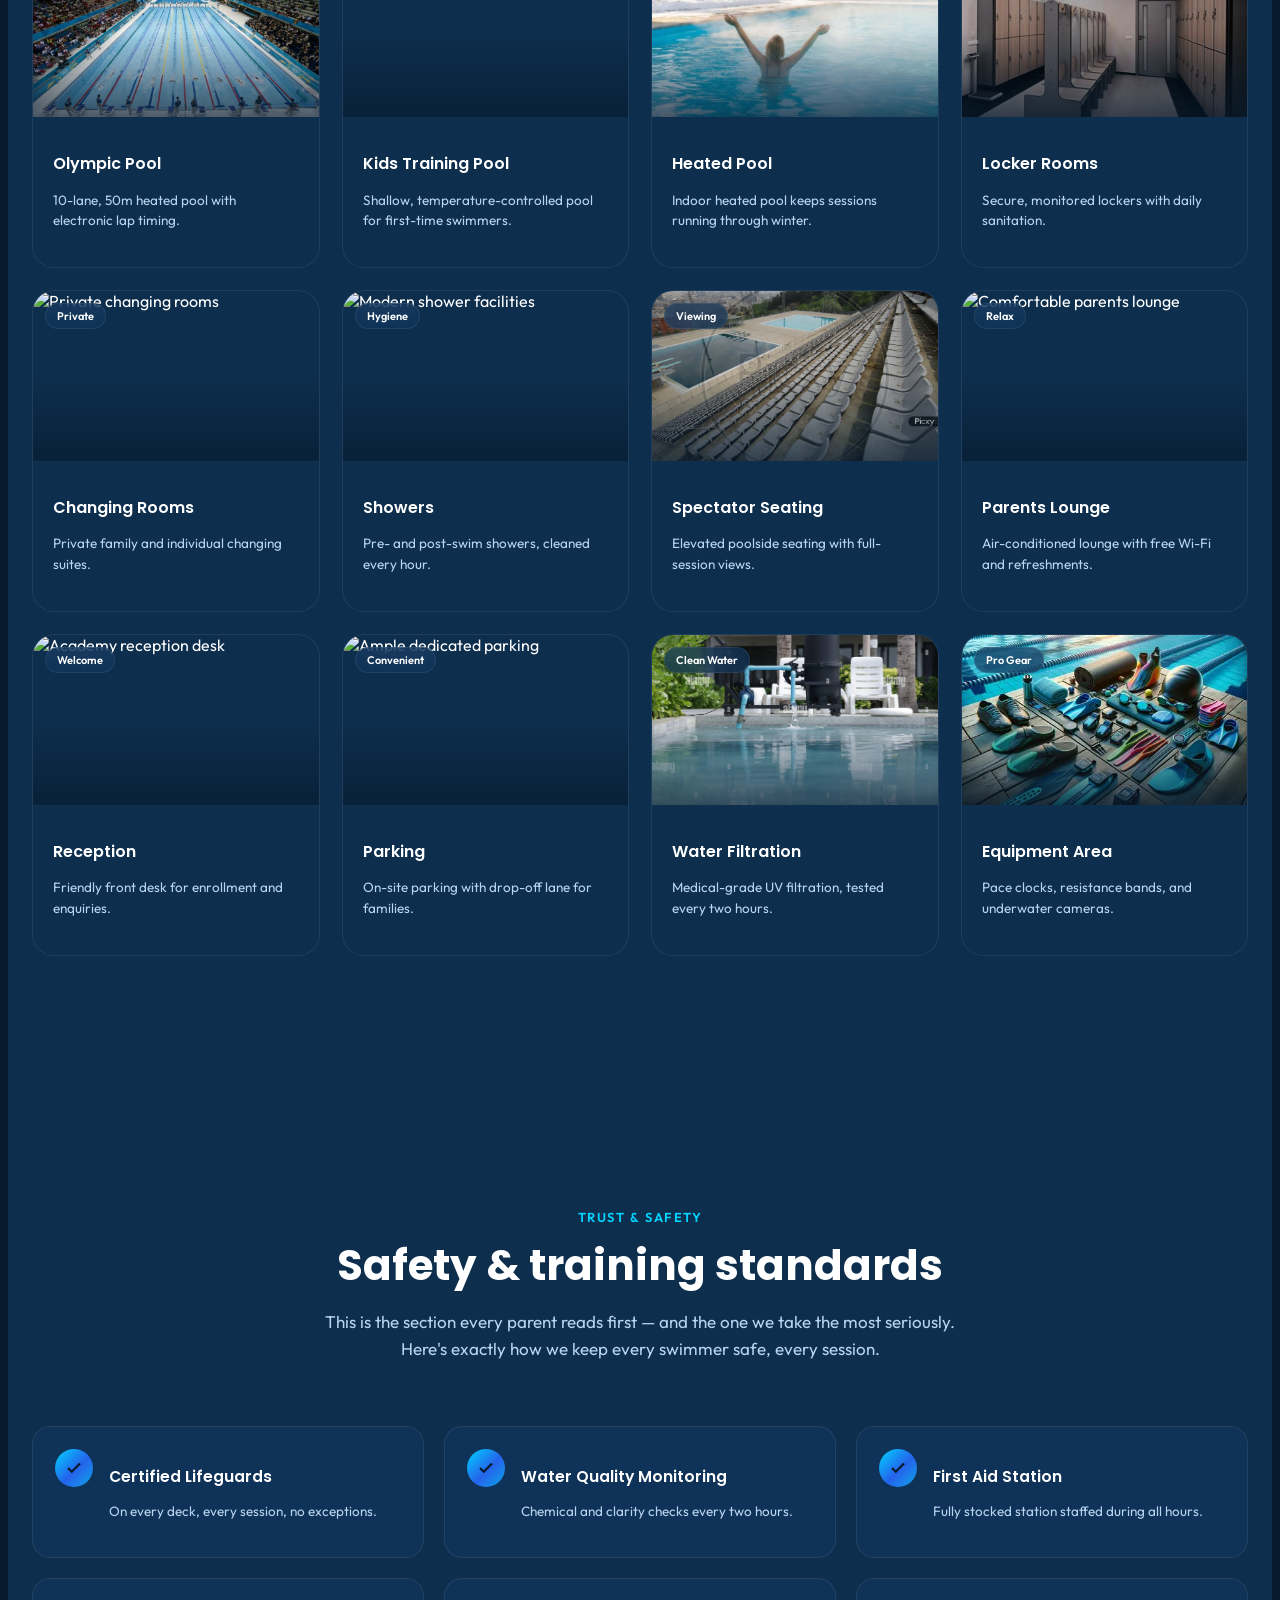
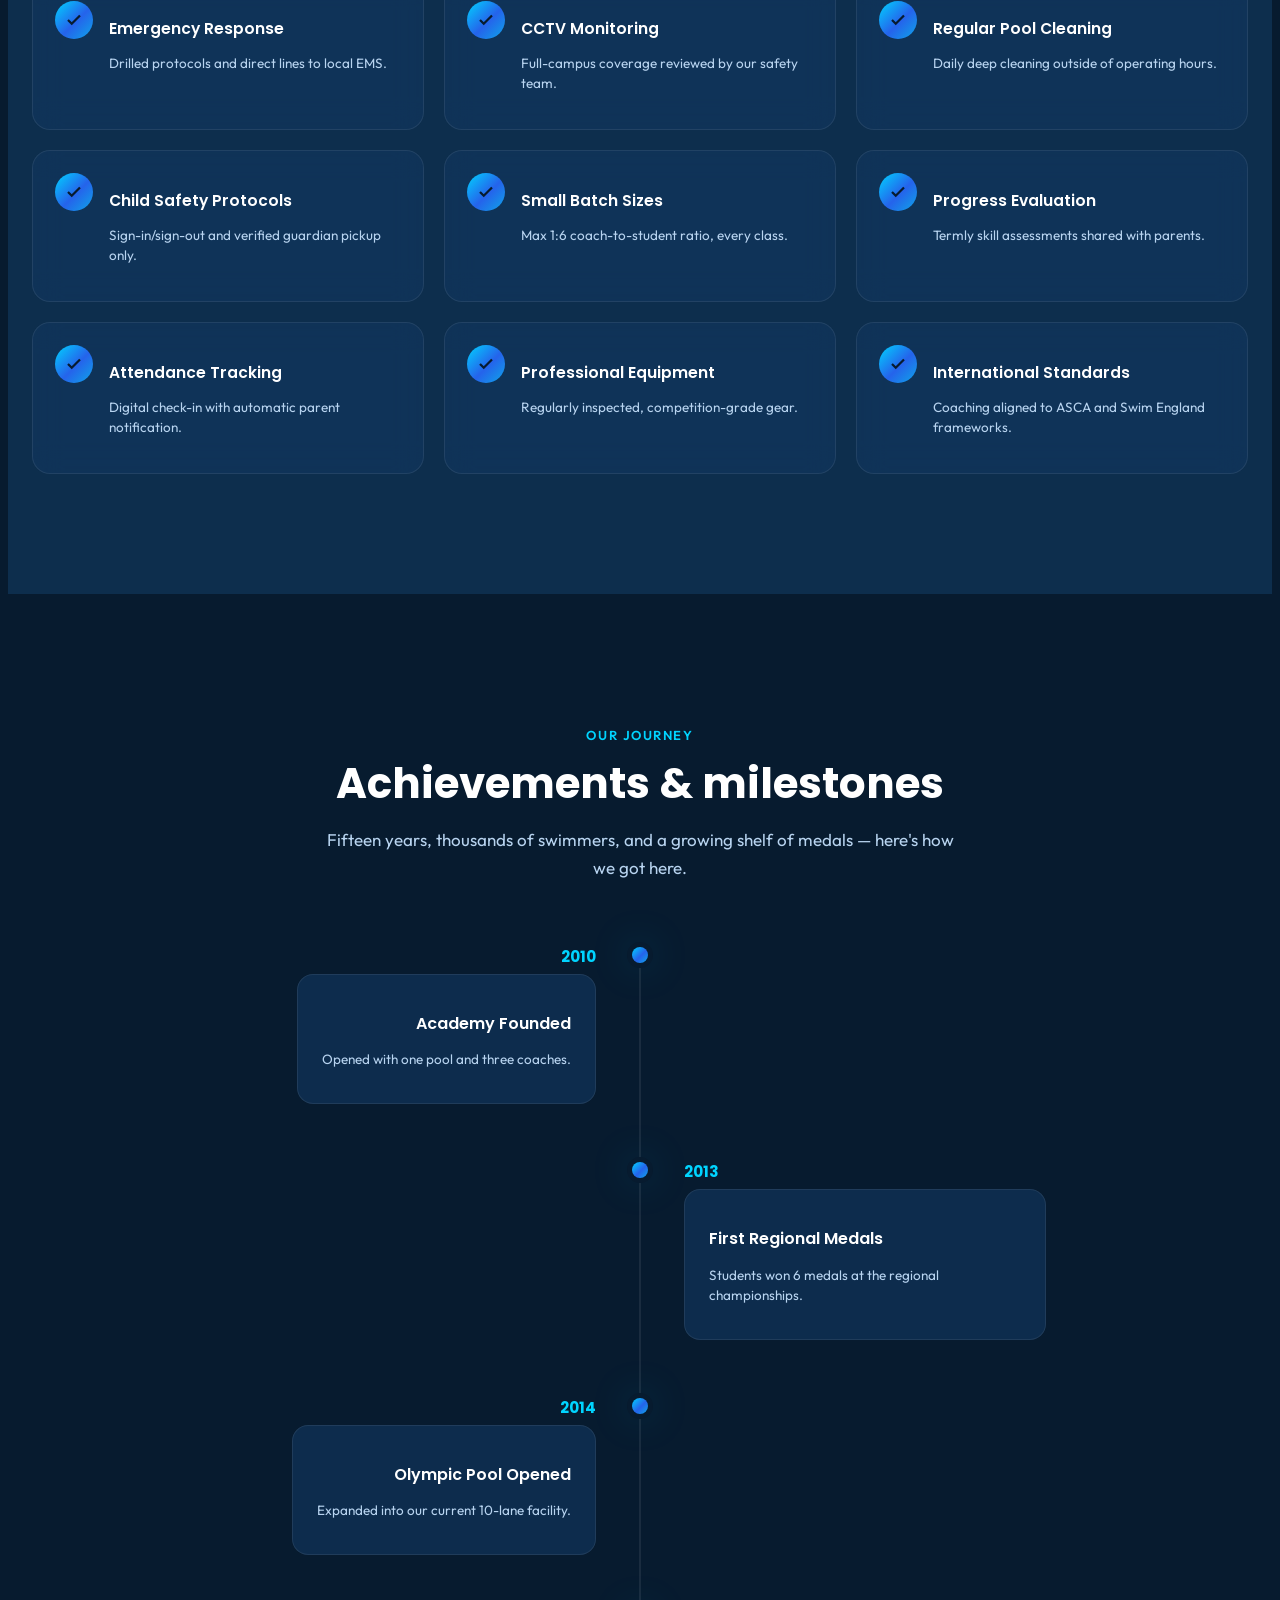
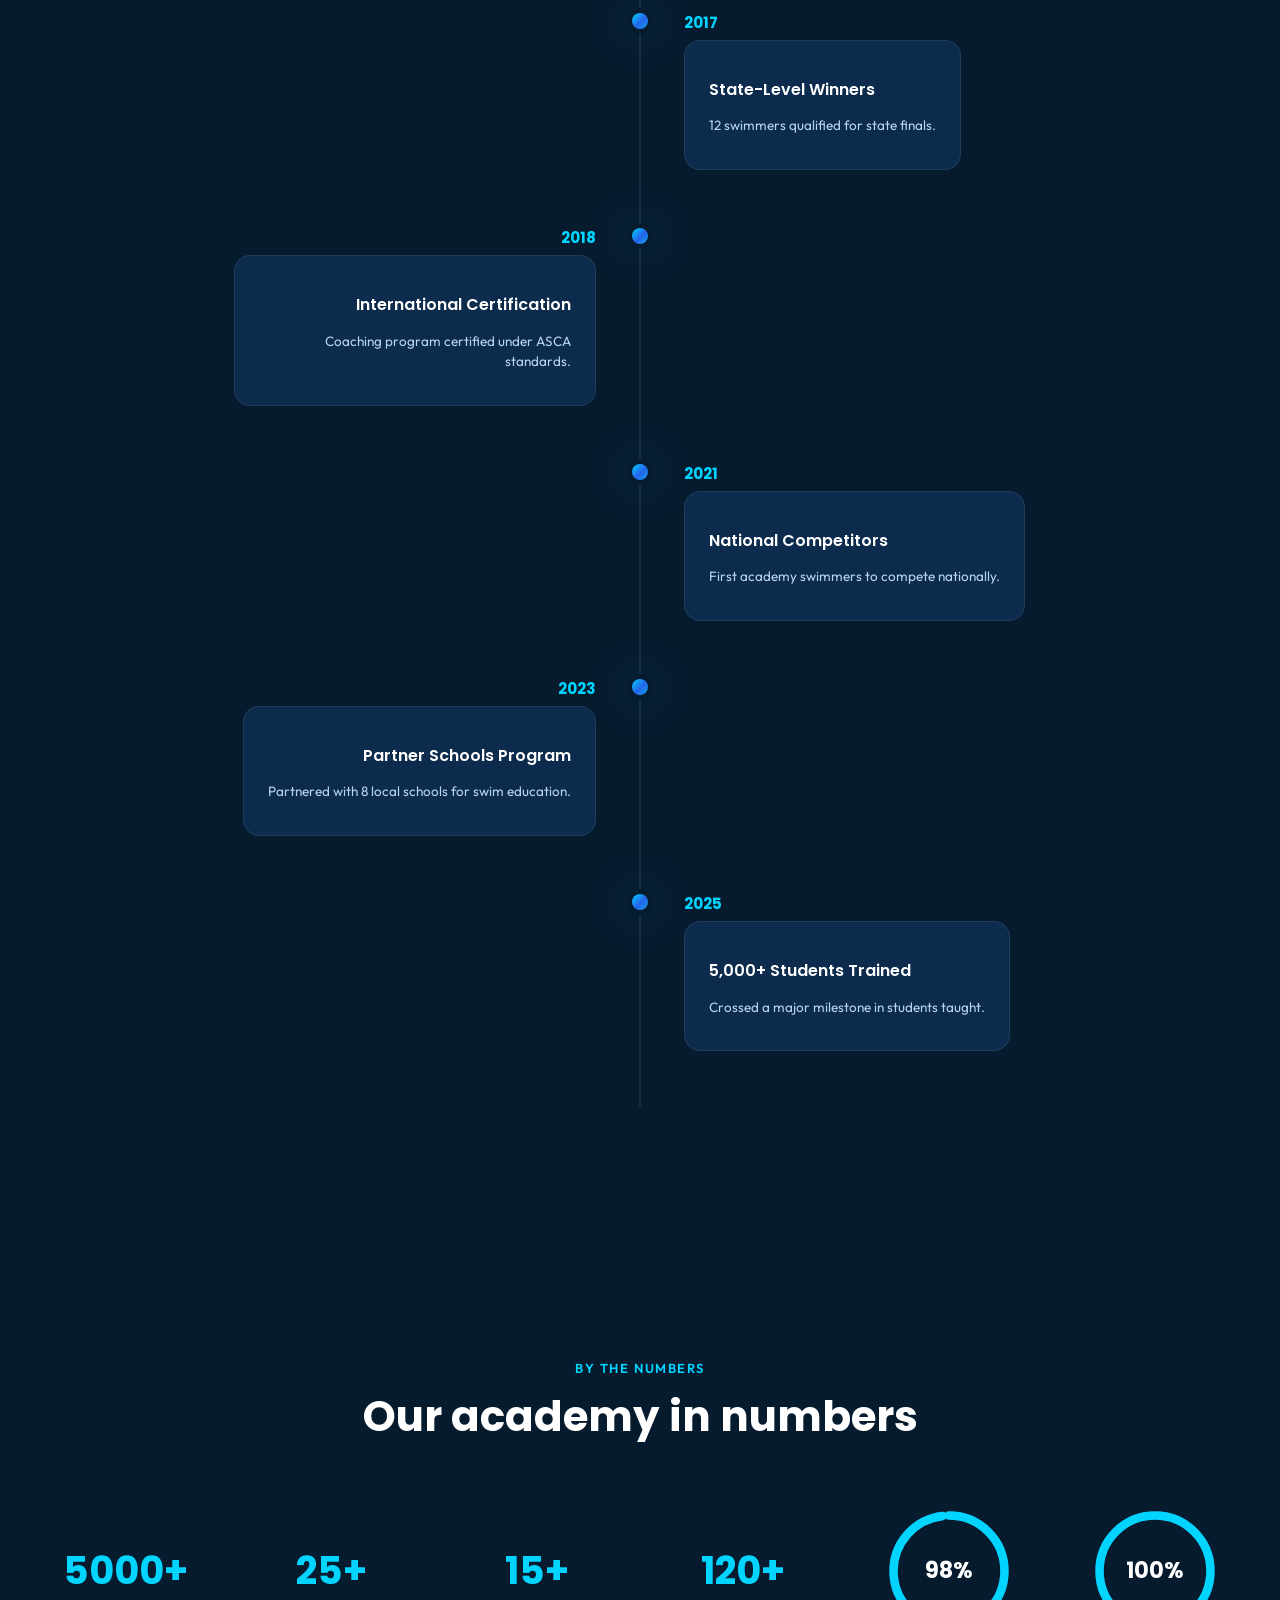
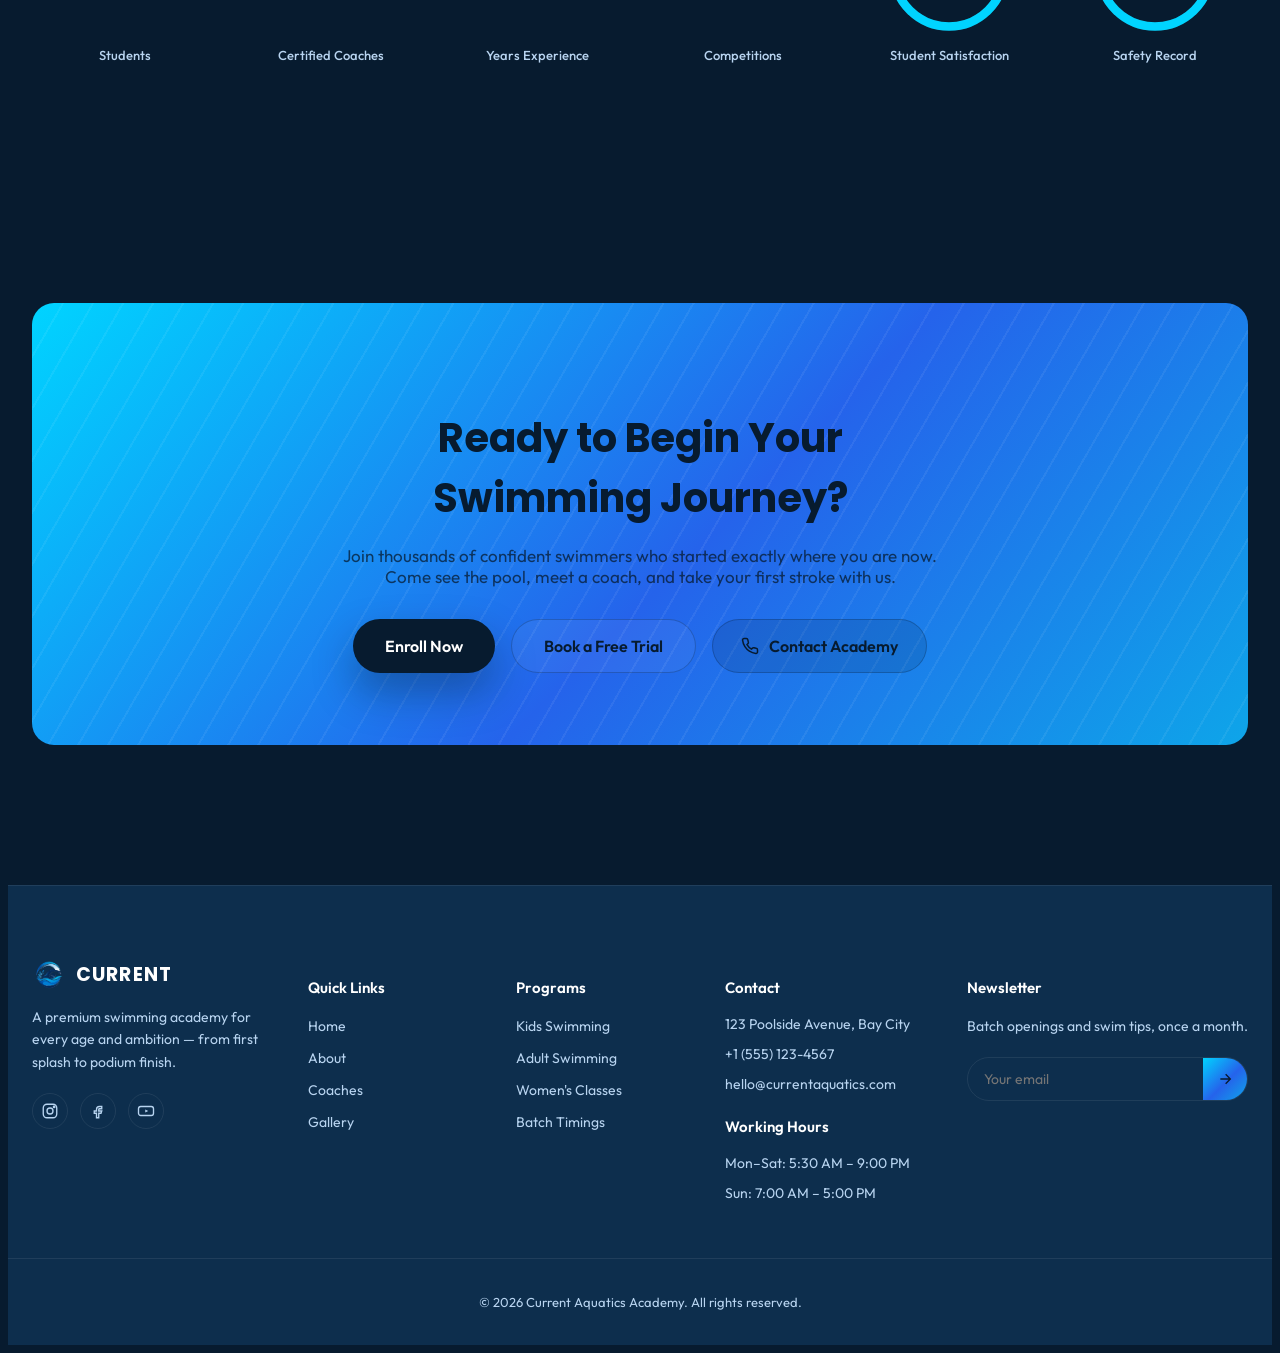
==== commit 7d0452ed: "ok proceed" ====
--- a/about.html
+++ b/about.html
@@ -150,10 +150,9 @@
         <a href="login.html" class="btn-enroll w-full justify-center">Login</a>
         <div class="mobile-menu-toggles flex gap-3 w-full mt-2">
           <button class="dir-toggle magnetic w-1/2 justify-center" style="height: 42px;">RTL</button>
-          <button class="theme-toggle magnetic w-1/2 justify-center" style="height: 42px; display: flex; align-items: center; gap: 8px;">
+          <button class="theme-toggle magnetic w-1/2 justify-center" style="height: 42px; display: flex; align-items: center; gap: 8px;" aria-label="Toggle theme">
             <svg class="icon-sun" width="18" height="18" viewBox="0 0 24 24" fill="none" stroke="currentColor" stroke-width="2" aria-hidden="true"><circle cx="12" cy="12" r="4"/><path d="M12 2v2M12 20v2M4.9 4.9l1.4 1.4M17.7 17.7l1.4 1.4M2 12h2M20 12h2M4.9 19.1l1.4-1.4M17.7 6.3l1.4-1.4"/></svg>
             <svg class="icon-moon" width="18" height="18" viewBox="0 0 24 24" fill="none" stroke="currentColor" stroke-width="2" aria-hidden="true"><path d="M21 12.8A9 9 0 1 1 11.2 3 7 7 0 0 0 21 12.8Z"/></svg>
-            <span>Theme</span>
           </button>
         </div>
       </div>
--- a/style.css
+++ b/style.css
@@ -1456,6 +1456,9 @@
   background: var(--bg-2);
   border: 1px solid var(--border);
   transition: transform 0.4s var(--ease), box-shadow 0.4s var(--ease);
+  display: flex;
+  flex-direction: column;
+  height: 100%;
 }
 .program-card:hover { transform: translateY(-8px); box-shadow: var(--shadow); }
 .program-img {
@@ -1485,7 +1488,12 @@
   padding: 6px 14px;
   border-radius: 999px;
 }
-.program-body { padding: 24px; }
+.program-body {
+  padding: 24px;
+  display: flex;
+  flex-direction: column;
+  flex-grow: 1;
+}
 .program-body h3 { font-size: 21px; font-weight: 600; margin-bottom: 8px; }
 .program-body p { color: var(--text-sub); font-size: 15px; line-height: 1.55; margin-bottom: 18px; }
 .program-cta {
@@ -1496,6 +1504,7 @@
   color: var(--accent);
   font-size: 15px;
   transition: gap 0.25s var(--ease);
+  margin-top: auto;
 }
 .program-cta:hover { gap: 12px; }
 
@@ -1546,10 +1555,16 @@
   transition: transform 0.35s var(--ease);
 }
 .coach-card:hover { transform: translateY(-6px); }
+.coach-photo-some{
+  height: 320px;
+  background-size: cover;
+  background-position: center;
+
+}
 .coach-photo {
   height: 320px;
   background-size: cover;
-  background-position: center 20%;
+  background-position: center 9%;
 }
 .coach-info { padding: 20px; position: relative; }
 .coach-info h3 { font-size: 18px; font-weight: 600; margin-bottom: 4px; }
@@ -1609,6 +1624,7 @@
 .testimonial-meta {
   display: flex;
   flex-wrap: wrap;
+  justify-content: center;
   gap: 6px 14px;
   margin: 10px 0 16px;
   font-size: 12.5px;
@@ -1836,6 +1852,14 @@
   .hero-stats { grid-template-columns: repeat(2, 1fr); row-gap: 20px; }
 }
 
+@media (max-width: 1100px) and (min-width: 641px) {
+  .coaches-grid .coach-card:last-child {
+    grid-column: span 2;
+    justify-self: center;
+    width: calc(50% - 12px) !important;
+  }
+}
+
 @media (max-width: 1120px) {
   .nav-links { display: none; }
   .menu-toggle { display: flex; }
@@ -2127,7 +2151,13 @@
   max-width: 960px;
   margin: 0 auto;
 }
-.stat-block { display: flex; flex-direction: column; align-items: center; gap: 12px; }
+.stat-block {
+  display: grid;
+  grid-template-rows: 128px auto;
+  align-items: center;
+  justify-items: center;
+  gap: 12px;
+}
 .stat-circle { position: relative; width: 128px; height: 128px; }
 .stat-circle svg { width: 100%; height: 100%; transform: rotate(-90deg); }
 .circle-bg { fill: none; stroke: var(--border); stroke-width: 8; }
@@ -2581,17 +2611,8 @@
   .journey-line { display: none; }
 }
 
-@media (max-width: 860px) {
-  .batch-toolbar { flex-direction: column; align-items: stretch; }
-  .batch-tabs { justify-content: center; }
-  .batch-filters { justify-content: center; }
-}
-
-@media (max-width: 640px) {
-  .levels-rail, .pricing-grid { grid-template-columns: 1fr; }
-  .journey-track { grid-template-columns: repeat(2, 1fr); }
-
-  /* Batch table collapses into stacked cards on mobile */
+@media (max-width: 992px) {
+  /* Batch table collapses into stacked cards on tablet & mobile */
   .batch-table thead { display: none; }
   .batch-table, .batch-table tbody, .batch-table tr, .batch-table td { display: block; width: 100%; }
   .batch-table tbody tr {
@@ -2617,6 +2638,17 @@
   }
 }
 
+@media (max-width: 860px) {
+  .batch-toolbar { flex-direction: column; align-items: stretch; }
+  .batch-tabs { justify-content: center; }
+  .batch-filters { justify-content: center; }
+}
+
+@media (max-width: 640px) {
+  .levels-rail, .pricing-grid { grid-template-columns: 1fr; }
+  .journey-track { grid-template-columns: repeat(2, 1fr); }
+}
+
 
 
 /* ---------- RTL (Right-to-Left) Styles ---------- */
@@ -2725,3 +2757,142 @@
     display: none !important;
   }
 }
+
+/* Responsive adjustment for Testimonials slider alignment in all modes */
+@media (max-width: 768px) {
+  .testimonial-carousel {
+    overflow: hidden;
+  }
+  .testimonial-card {
+    padding: 32px 20px;
+  }
+  .quote {
+    font-size: 16px;
+    margin-bottom: 20px;
+  }
+}
+
+/* Premium Coaching Expertise Cards */
+.expertise-card {
+  border-radius: var(--radius);
+  overflow: hidden;
+  background: var(--bg-2);
+  border: 1px solid var(--border);
+  display: flex;
+  flex-direction: column;
+  height: 100%;
+  transition: transform 0.35s var(--ease), border-color 0.35s var(--ease);
+}
+.expertise-card:hover {
+  transform: translateY(-6px);
+  border-color: rgba(0, 212, 255, 0.3);
+  box-shadow: var(--shadow);
+}
+.expertise-photo {
+  height: 180px;
+  background-size: cover;
+  background-position: center;
+  position: relative;
+}
+.expertise-icon-badge {
+  position: absolute;
+  top: 16px;
+  left: 16px;
+  width: 42px;
+  height: 42px;
+  border-radius: 50%;
+  background: var(--grad);
+  color: #071B2F;
+  display: grid;
+  place-items: center;
+  box-shadow: 0 4px 12px rgba(0, 0, 0, 0.25);
+  z-index: 2;
+}
+html.light .expertise-icon-badge {
+  color: #fff;
+}
+.expertise-info {
+  padding: 24px;
+  display: flex;
+  flex-direction: column;
+  flex-grow: 1;
+}
+.expertise-info h3 {
+  font-size: 18px;
+  font-weight: 700;
+  margin-bottom: 10px;
+  color: var(--text);
+}
+.expertise-info p {
+  font-size: 14px;
+  color: var(--text-sub);
+  line-height: 1.6;
+  flex-grow: 1;
+}
+.expertise-meta {
+  margin-top: 16px;
+  padding-top: 14px;
+  border-top: 1px solid var(--border);
+  font-size: 13px;
+  color: var(--text-sub);
+  display: flex;
+  align-items: center;
+  gap: 8px;
+}
+
+/* Mobile (360px) Layout & Alignment Adjustments */
+@media (max-width: 480px) {
+  /* Hero glass card responsive padding */
+  .hero-glass-card {
+    padding: 36px 20px !important;
+  }
+
+  /* Hero section statistics 2x2 layout */
+  .home-stat-row {
+    display: grid !important;
+    grid-template-columns: 1fr 1fr !important;
+    gap: 20px 0 !important;
+    padding-top: 24px !important;
+  }
+  .home-stat-divider {
+    display: none !important;
+  }
+  .home-stat-item {
+    padding: 0 !important;
+    text-align: center !important;
+  }
+  .home-stat-item:first-child {
+    padding-left: 0 !important;
+  }
+
+  /* Highlights grid labels alignment */
+  .highlight-label {
+    display: block !important;
+    min-height: 44px !important;
+  }
+
+  /* Programs page batch timings filter swipeable tabs */
+  .batch-tabs {
+    display: flex !important;
+    overflow-x: auto !important;
+    white-space: nowrap !important;
+    max-width: 100% !important;
+    justify-content: flex-start !important;
+    -webkit-overflow-scrolling: touch !important;
+    scrollbar-width: none !important;
+  }
+  .batch-tabs::-webkit-scrollbar {
+    display: none !important;
+  }
+  .batch-tab {
+    flex-shrink: 0 !important;
+    padding: 8px 14px !important;
+    font-size: 13px !important;
+  }
+
+  /* Journey timeline steps vertical stack */
+  .journey-track {
+    grid-template-columns: 1fr !important;
+    gap: 32px !important;
+  }
+}
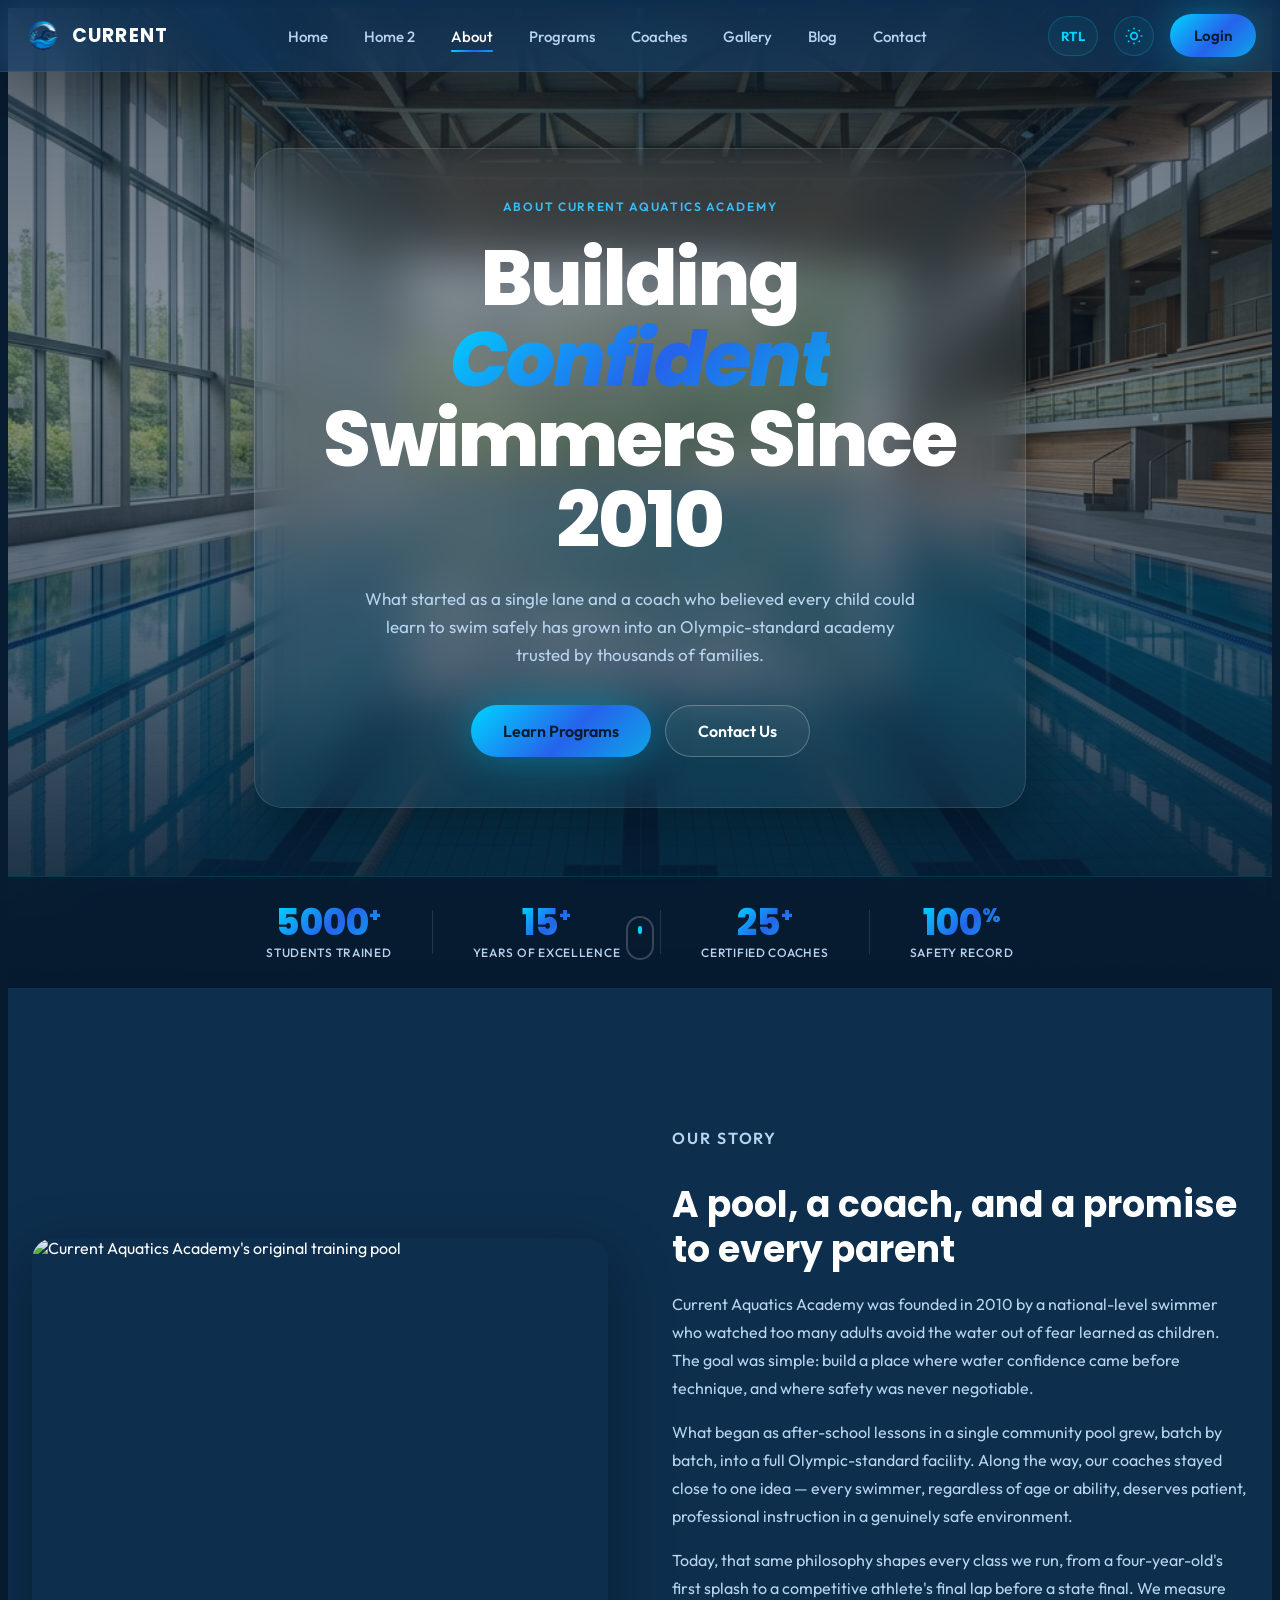
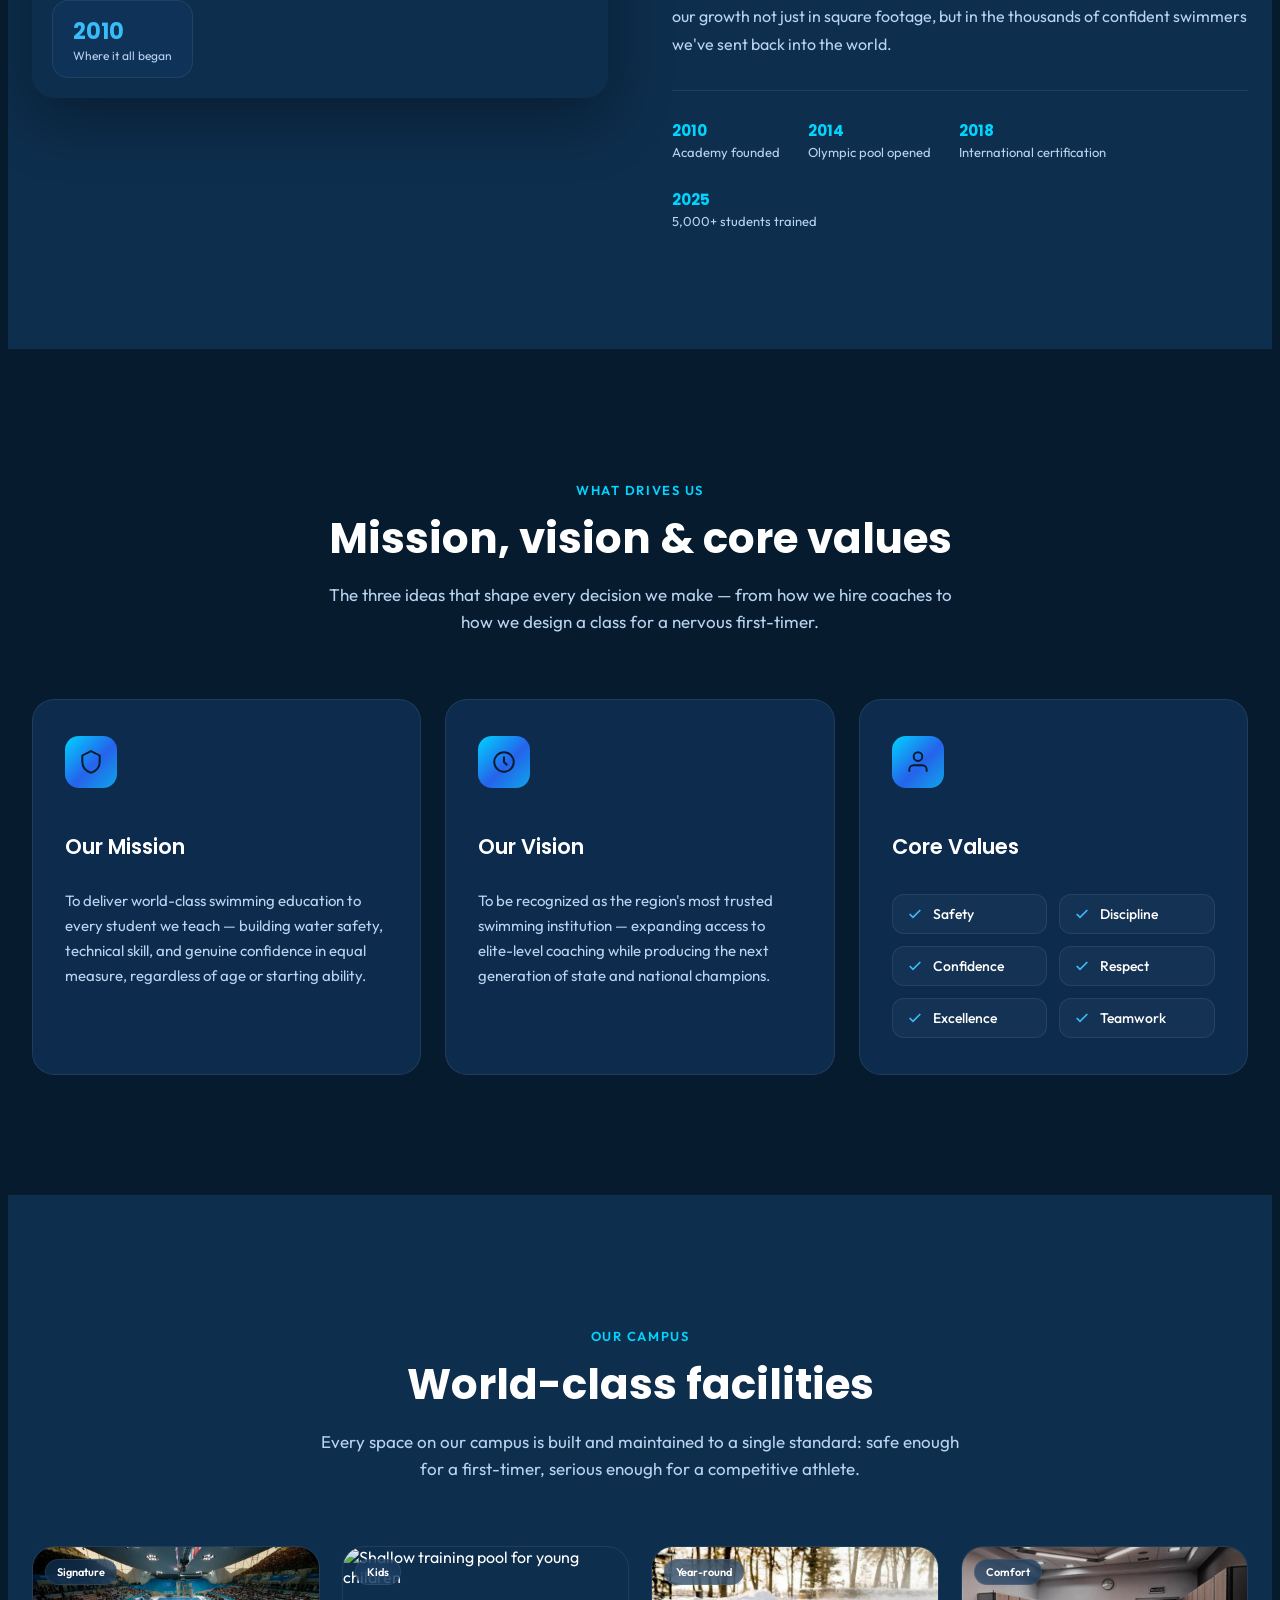
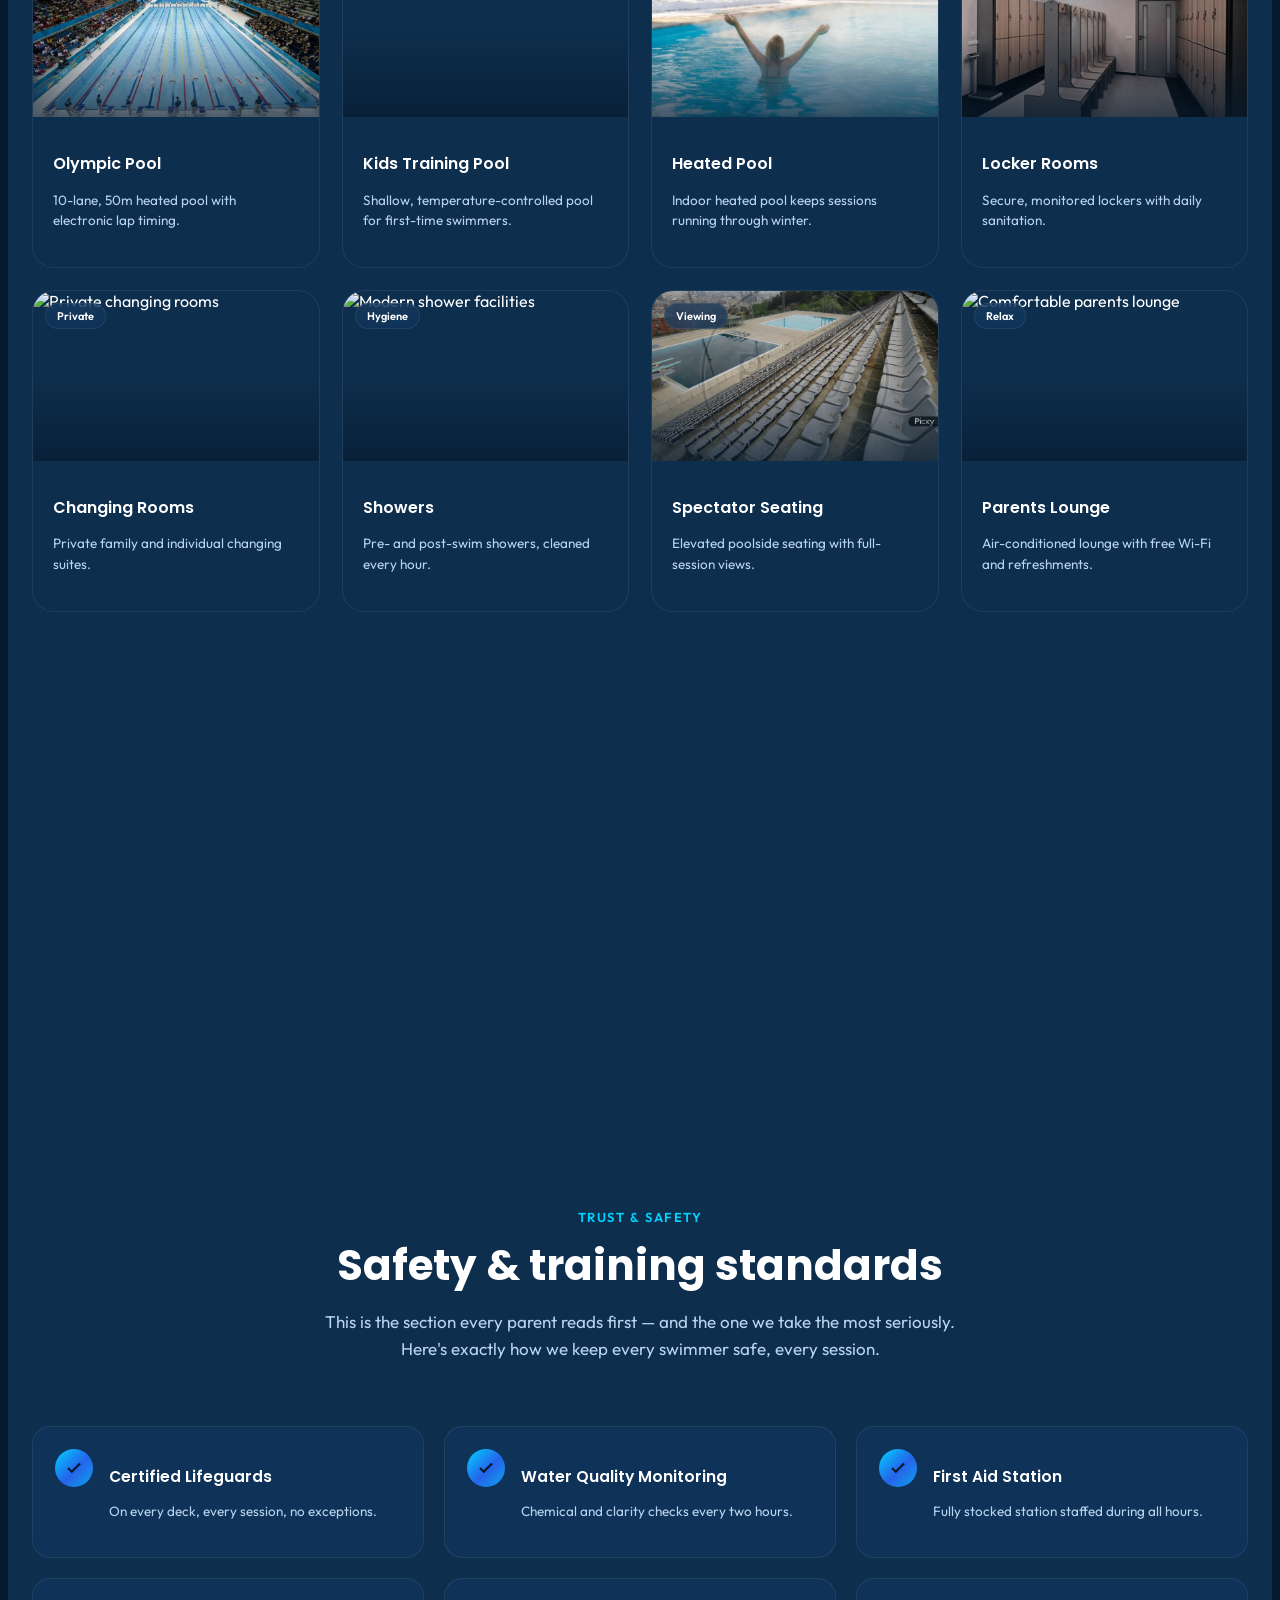
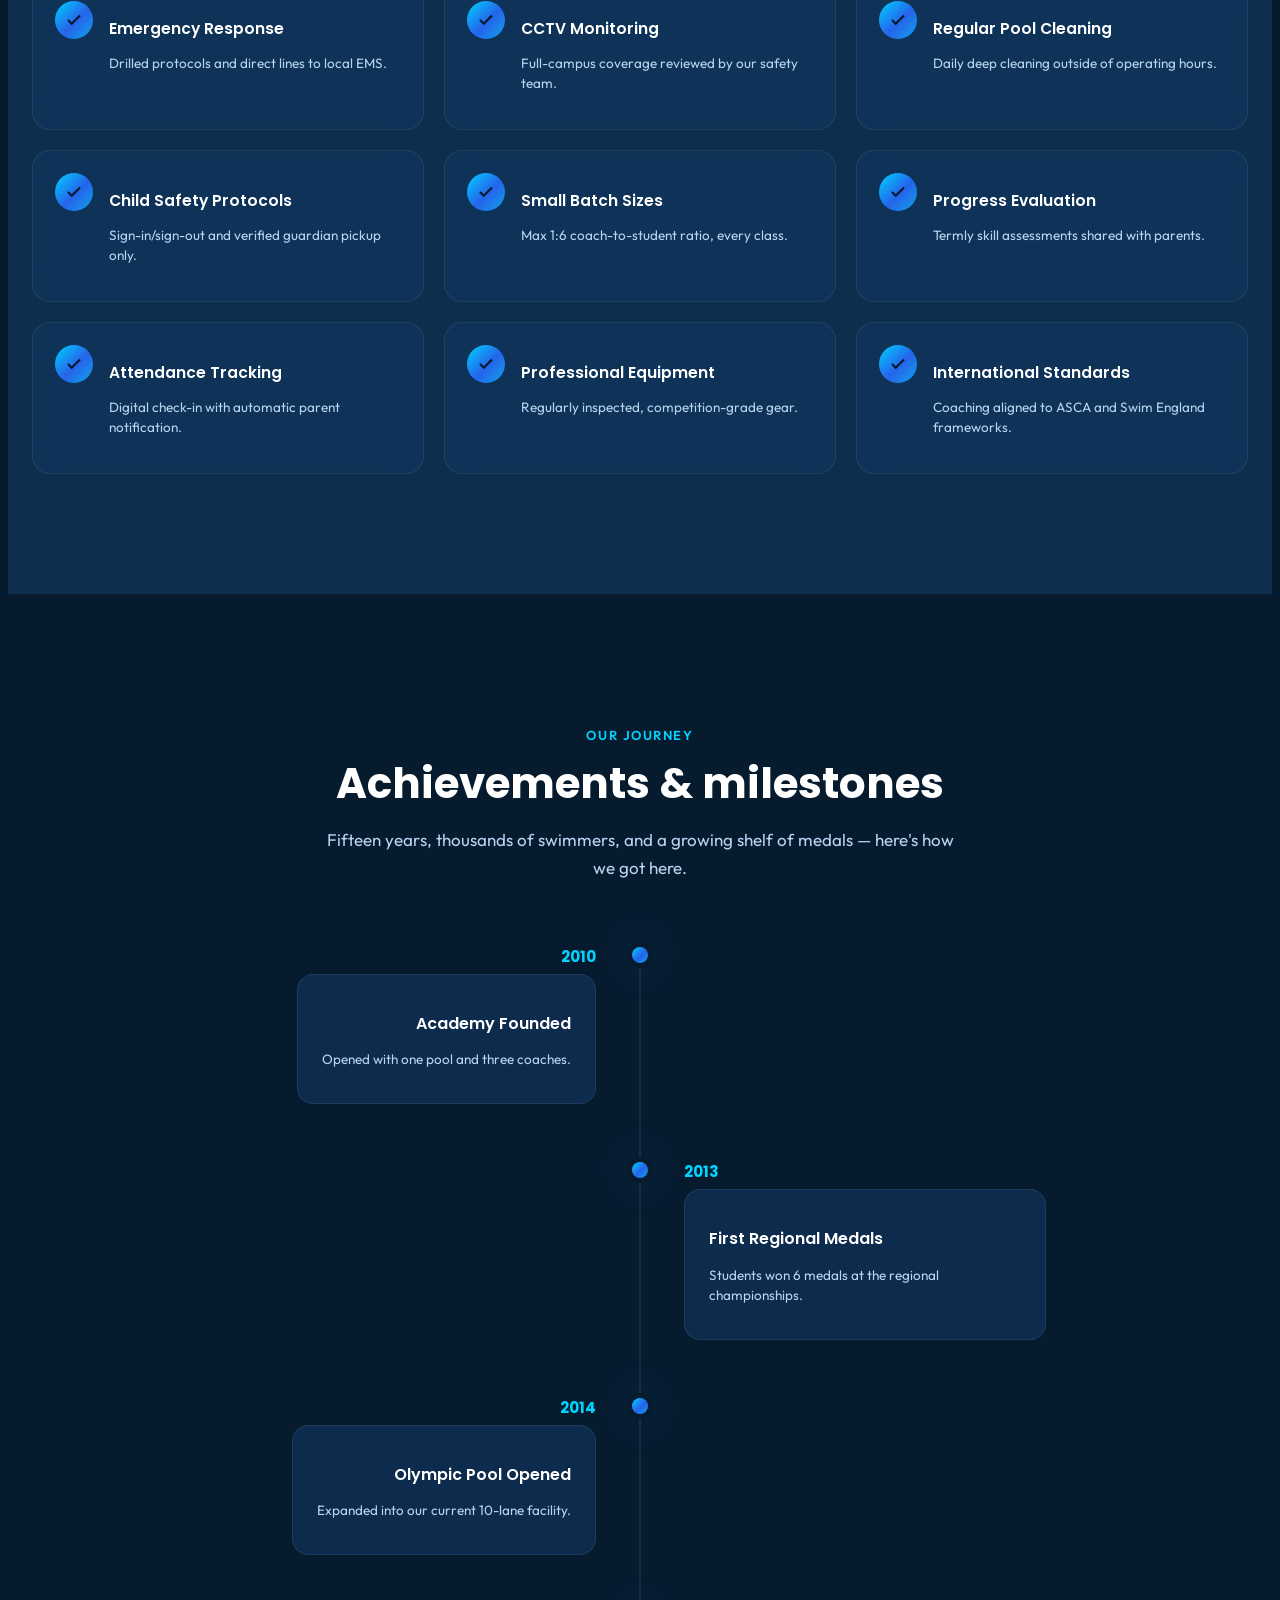
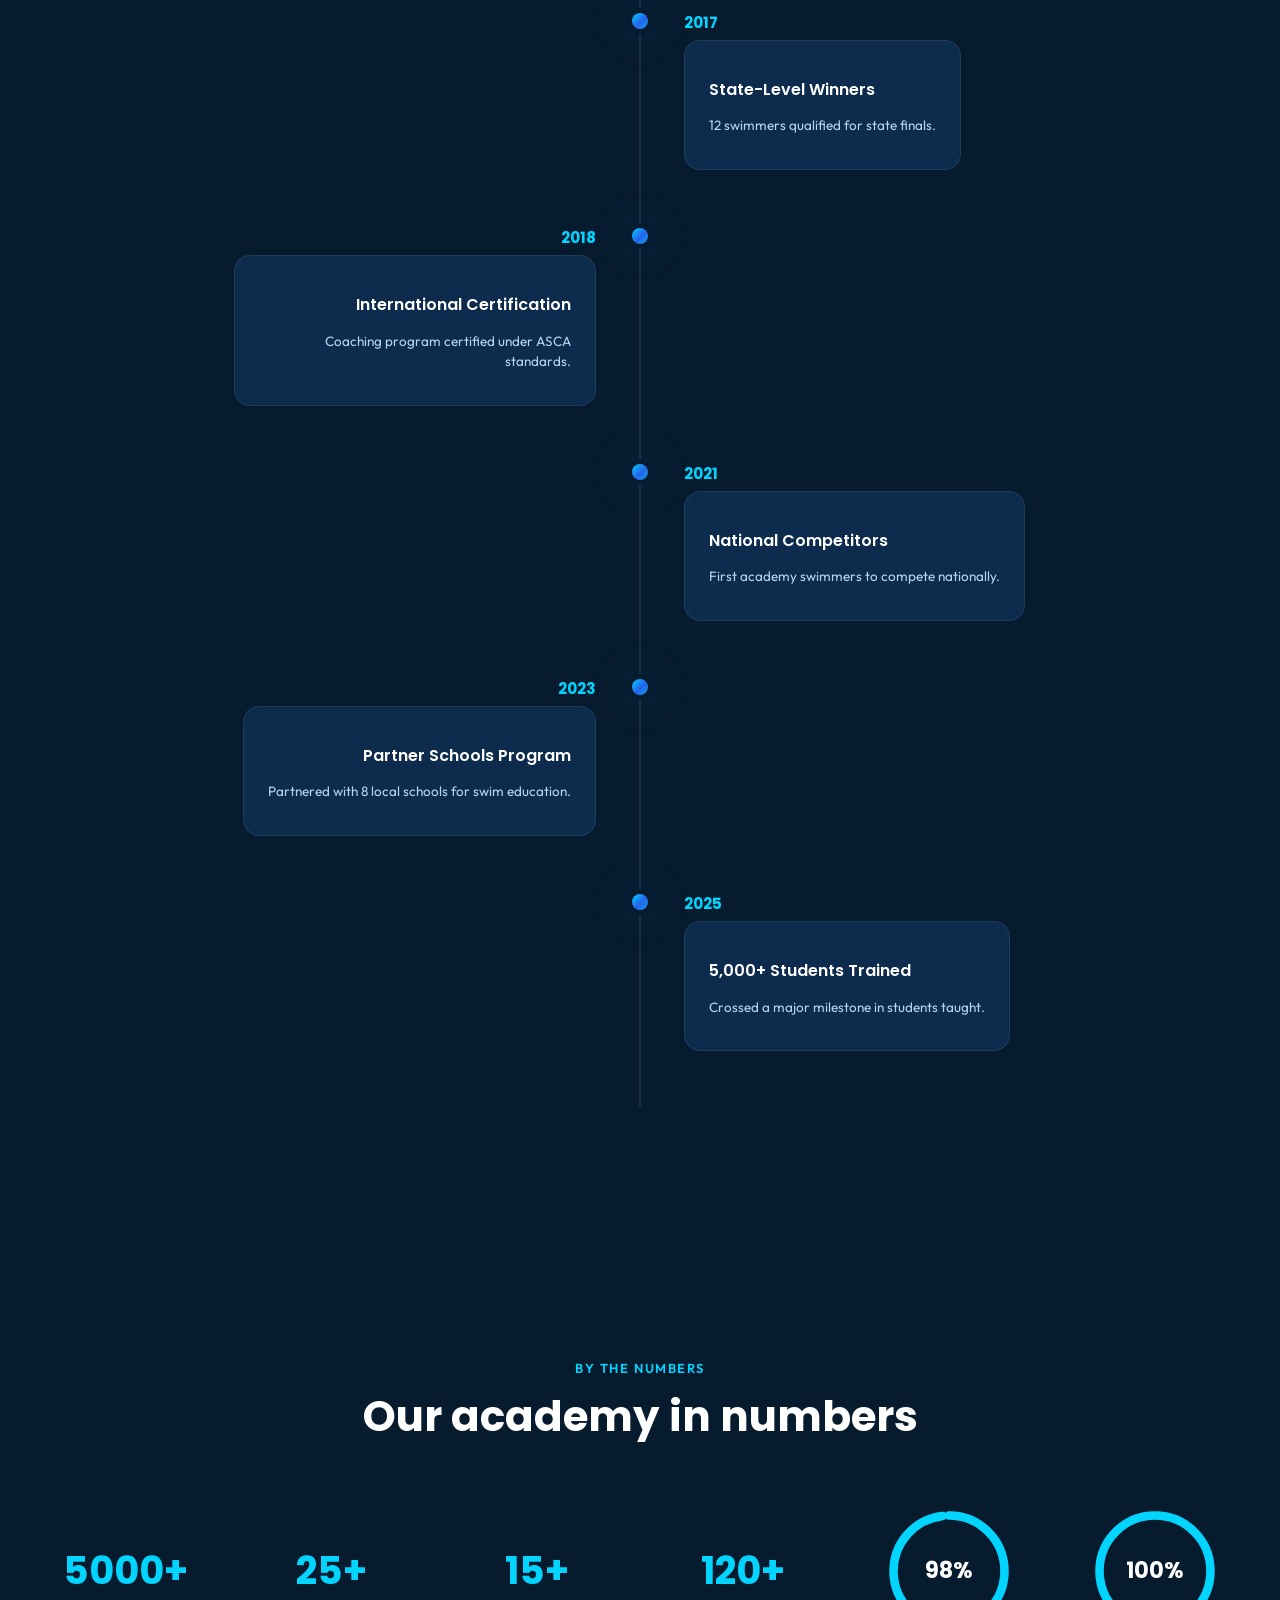
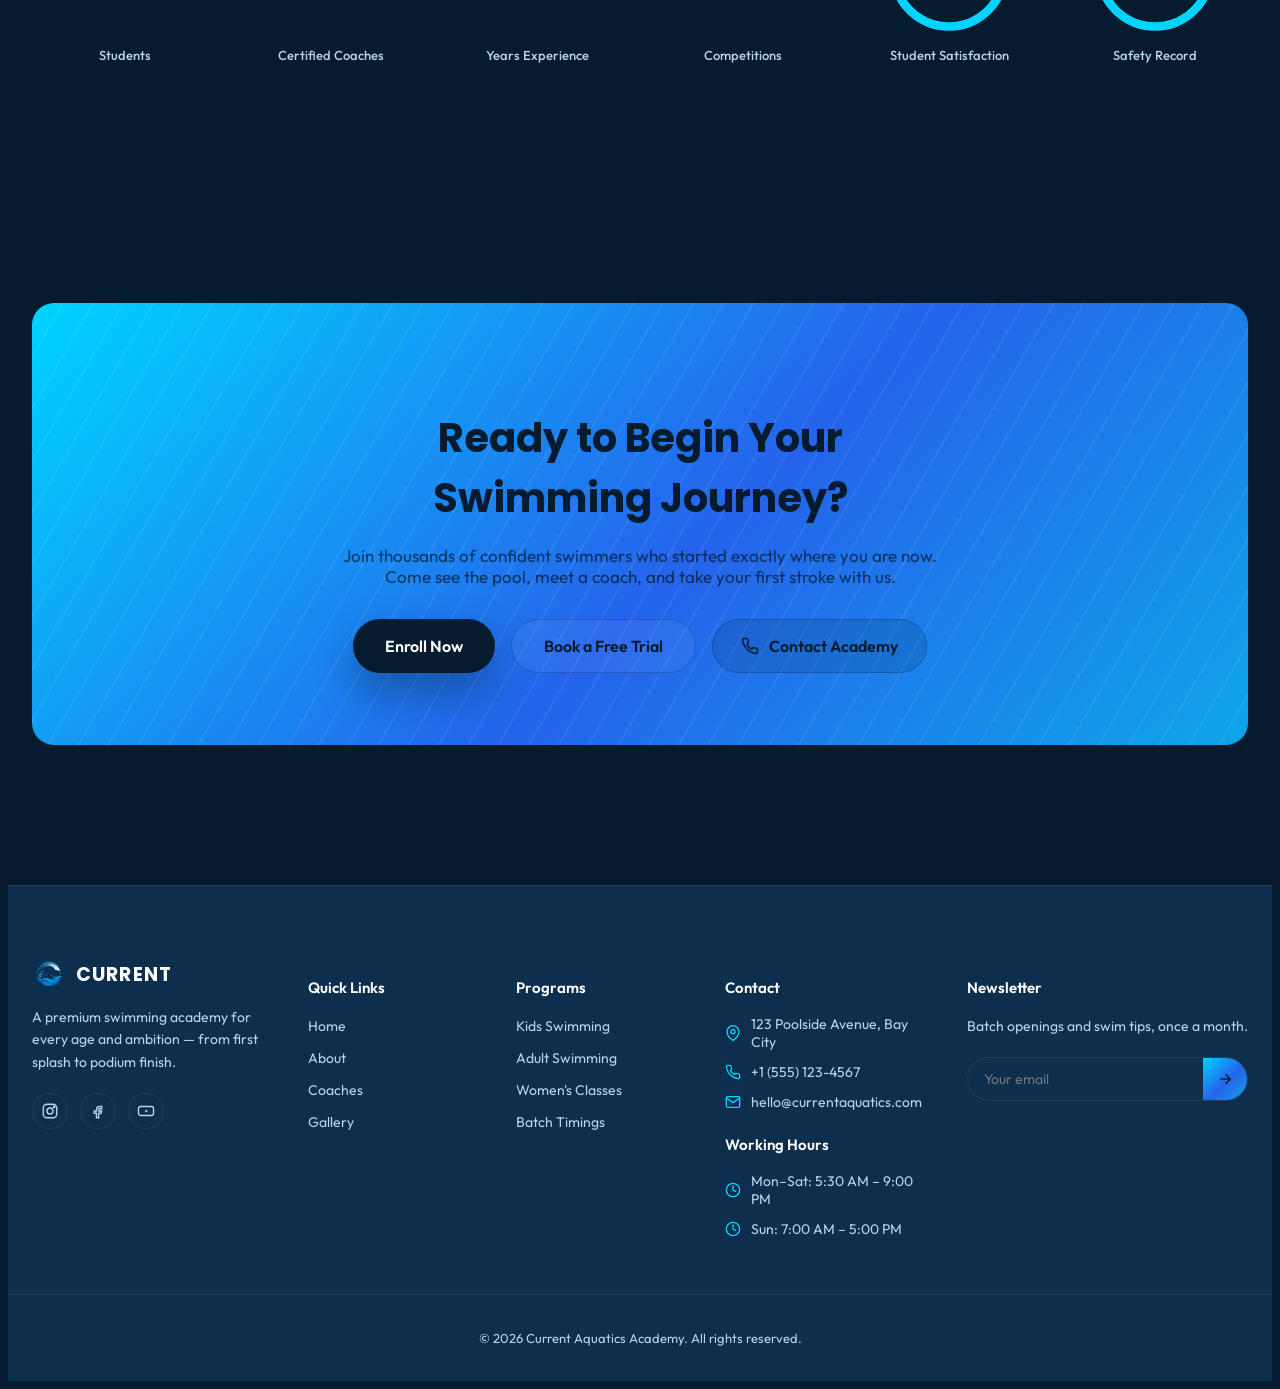
==== commit b966c050: "fixingthe issue" ====
--- a/about.html
+++ b/about.html
@@ -656,14 +656,29 @@
       <div class="footer-col">
         <h4>Contact</h4>
         <ul class="footer-contact">
-          <li>123 Poolside Avenue, Bay City</li>
-          <li>+1 (555) 123-4567</li>
-          <li>hello@currentaquatics.com</li>
+          <li>
+            <svg viewBox="0 0 24 24" fill="none" stroke="currentColor" stroke-width="2" stroke-linecap="round" stroke-linejoin="round" aria-hidden="true"><path d="M21 10c0 7-9 13-9 13s-9-6-9-13a9 9 0 0 1 18 0z"></path><circle cx="12" cy="10" r="3"></circle></svg>
+            <span>123 Poolside Avenue, Bay City</span>
+          </li>
+          <li>
+            <svg viewBox="0 0 24 24" fill="none" stroke="currentColor" stroke-width="2" stroke-linecap="round" stroke-linejoin="round" aria-hidden="true"><path d="M22 16.92v3a2 2 0 0 1-2.18 2 19.79 19.79 0 0 1-8.63-3.07 19.5 19.5 0 0 1-6-6 19.79 19.79 0 0 1-3.07-8.67A2 2 0 0 1 4.11 2h3a2 2 0 0 1 2 1.72 12.84 12.84 0 0 0 .7 2.81 2 2 0 0 1-.45 2.11L8.09 9.91a16 16 0 0 0 6 6l1.27-1.27a2 2 0 0 1 2.11-.45 12.84 12.84 0 0 0 2.81.7A2 2 0 0 1 22 16.92z"></path></svg>
+            <span>+1 (555) 123-4567</span>
+          </li>
+          <li>
+            <svg viewBox="0 0 24 24" fill="none" stroke="currentColor" stroke-width="2" stroke-linecap="round" stroke-linejoin="round" aria-hidden="true"><path d="M4 4h16c1.1 0 2 .9 2 2v12c0 1.1-.9 2-2 2H4c-1.1 0-2-.9-2-2V6c0-1.1.9-2 2-2z"></path><polyline points="22,6 12,13 2,6"></polyline></svg>
+            <span>hello@currentaquatics.com</span>
+          </li>
         </ul>
         <h4 class="mt">Working Hours</h4>
         <ul class="footer-contact">
-          <li>Mon–Sat: 5:30 AM – 9:00 PM</li>
-          <li>Sun: 7:00 AM – 5:00 PM</li>
+          <li>
+            <svg viewBox="0 0 24 24" fill="none" stroke="currentColor" stroke-width="2" stroke-linecap="round" stroke-linejoin="round" aria-hidden="true"><circle cx="12" cy="12" r="10"></circle><polyline points="12 6 12 12 16 14"></polyline></svg>
+            <span>Mon–Sat: 5:30 AM – 9:00 PM</span>
+          </li>
+          <li>
+            <svg viewBox="0 0 24 24" fill="none" stroke="currentColor" stroke-width="2" stroke-linecap="round" stroke-linejoin="round" aria-hidden="true"><circle cx="12" cy="12" r="10"></circle><polyline points="12 6 12 12 16 14"></polyline></svg>
+            <span>Sun: 7:00 AM – 5:00 PM</span>
+          </li>
         </ul>
       </div>
 
--- a/style.css
+++ b/style.css
@@ -106,7 +106,7 @@
   border-radius: 6px;
 }
 
-.text-center { text-align: center; margin-top: 48px; }
+.text-center { text-align: center; }
 
 
 
@@ -1767,7 +1767,23 @@
 .footer-col a { color: var(--text-sub); font-size: 14px; transition: color 0.25s var(--ease); }
 .footer-col a:hover { color: var(--primary); }
 .footer-about { color: var(--text-sub); font-size: 14px; line-height: 1.6; margin: 14px 0 20px; }
-.footer-contact li { color: var(--text-sub); font-size: 14px; }
+.footer-contact li {
+  color: var(--text-sub);
+  font-size: 14px;
+  display: flex;
+  align-items: center;
+  gap: 10px;
+}
+.footer-contact li svg {
+  flex-shrink: 0;
+  color: var(--primary);
+  width: 16px;
+  height: 16px;
+  transition: color 0.25s var(--ease);
+}
+.footer-contact li:hover svg {
+  color: var(--accent);
+}
 
 .social-icons { display: flex; gap: 12px; }
 .social-icons a {
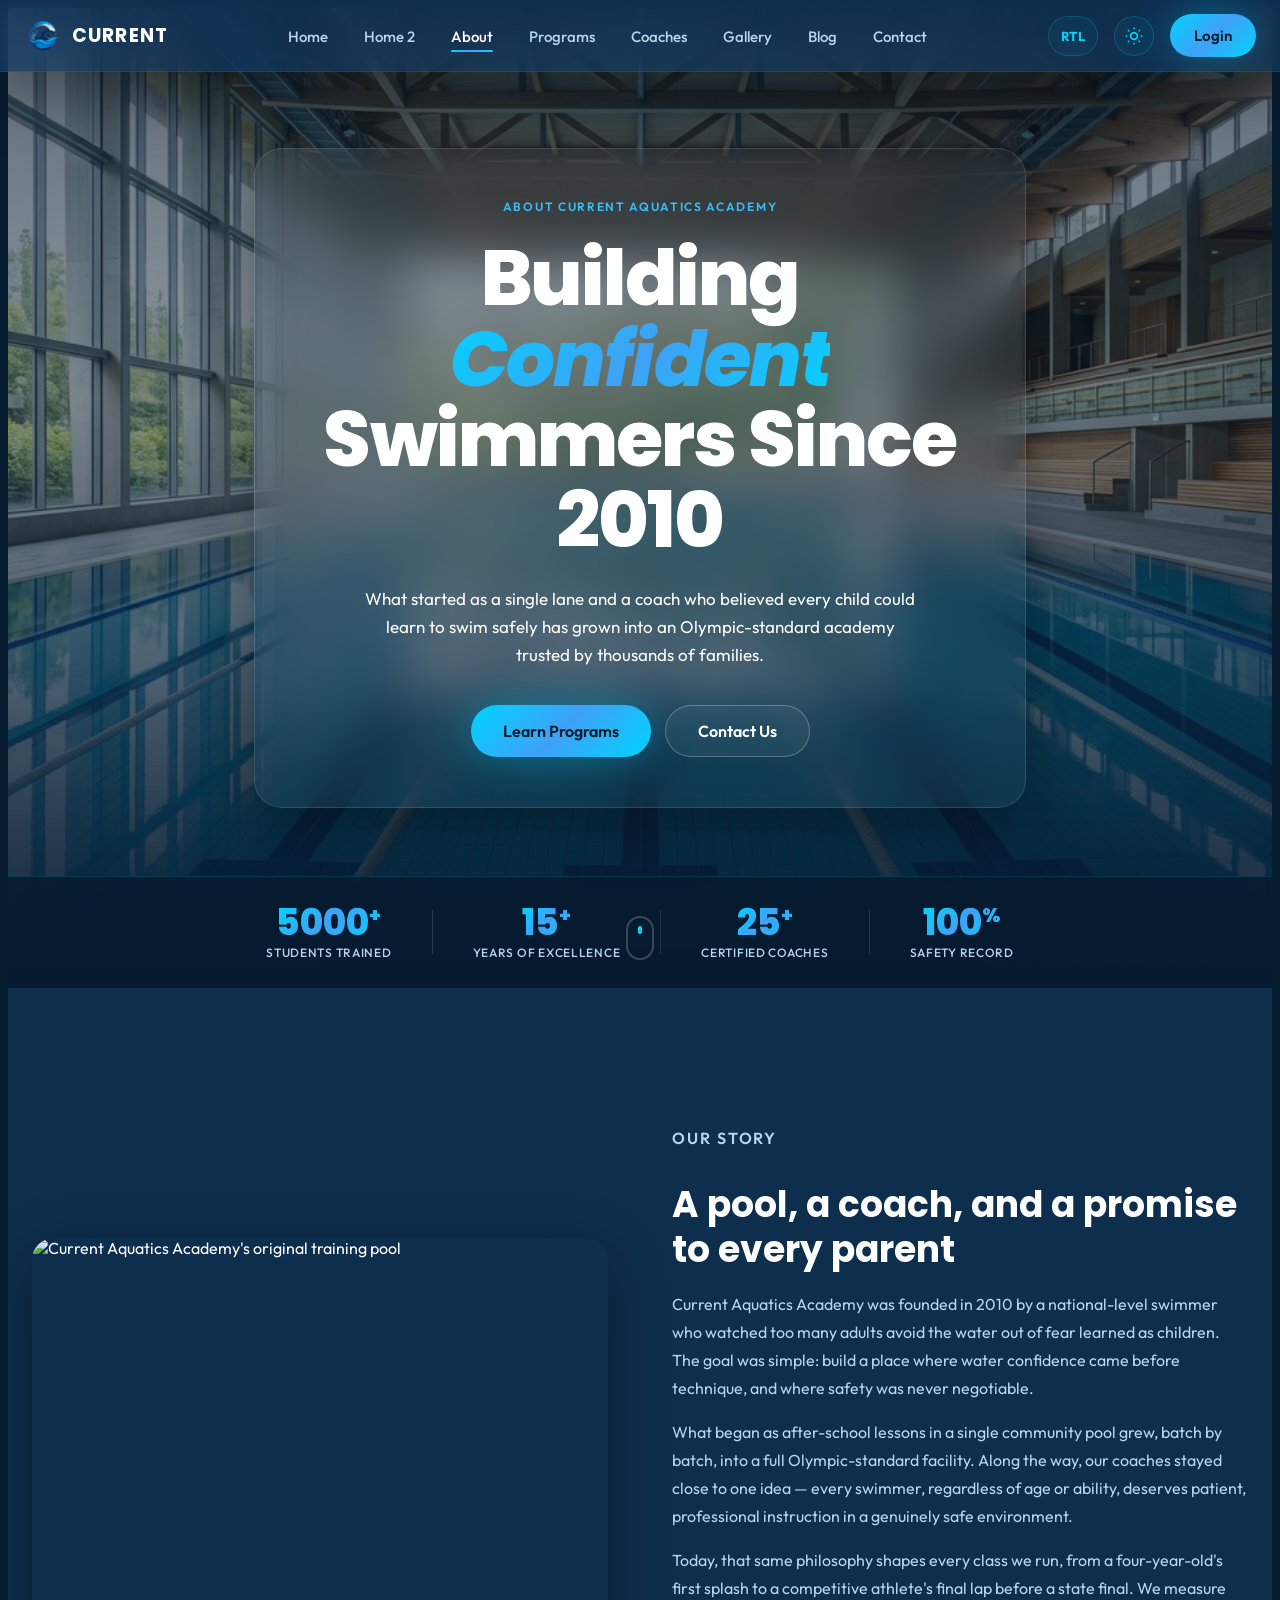
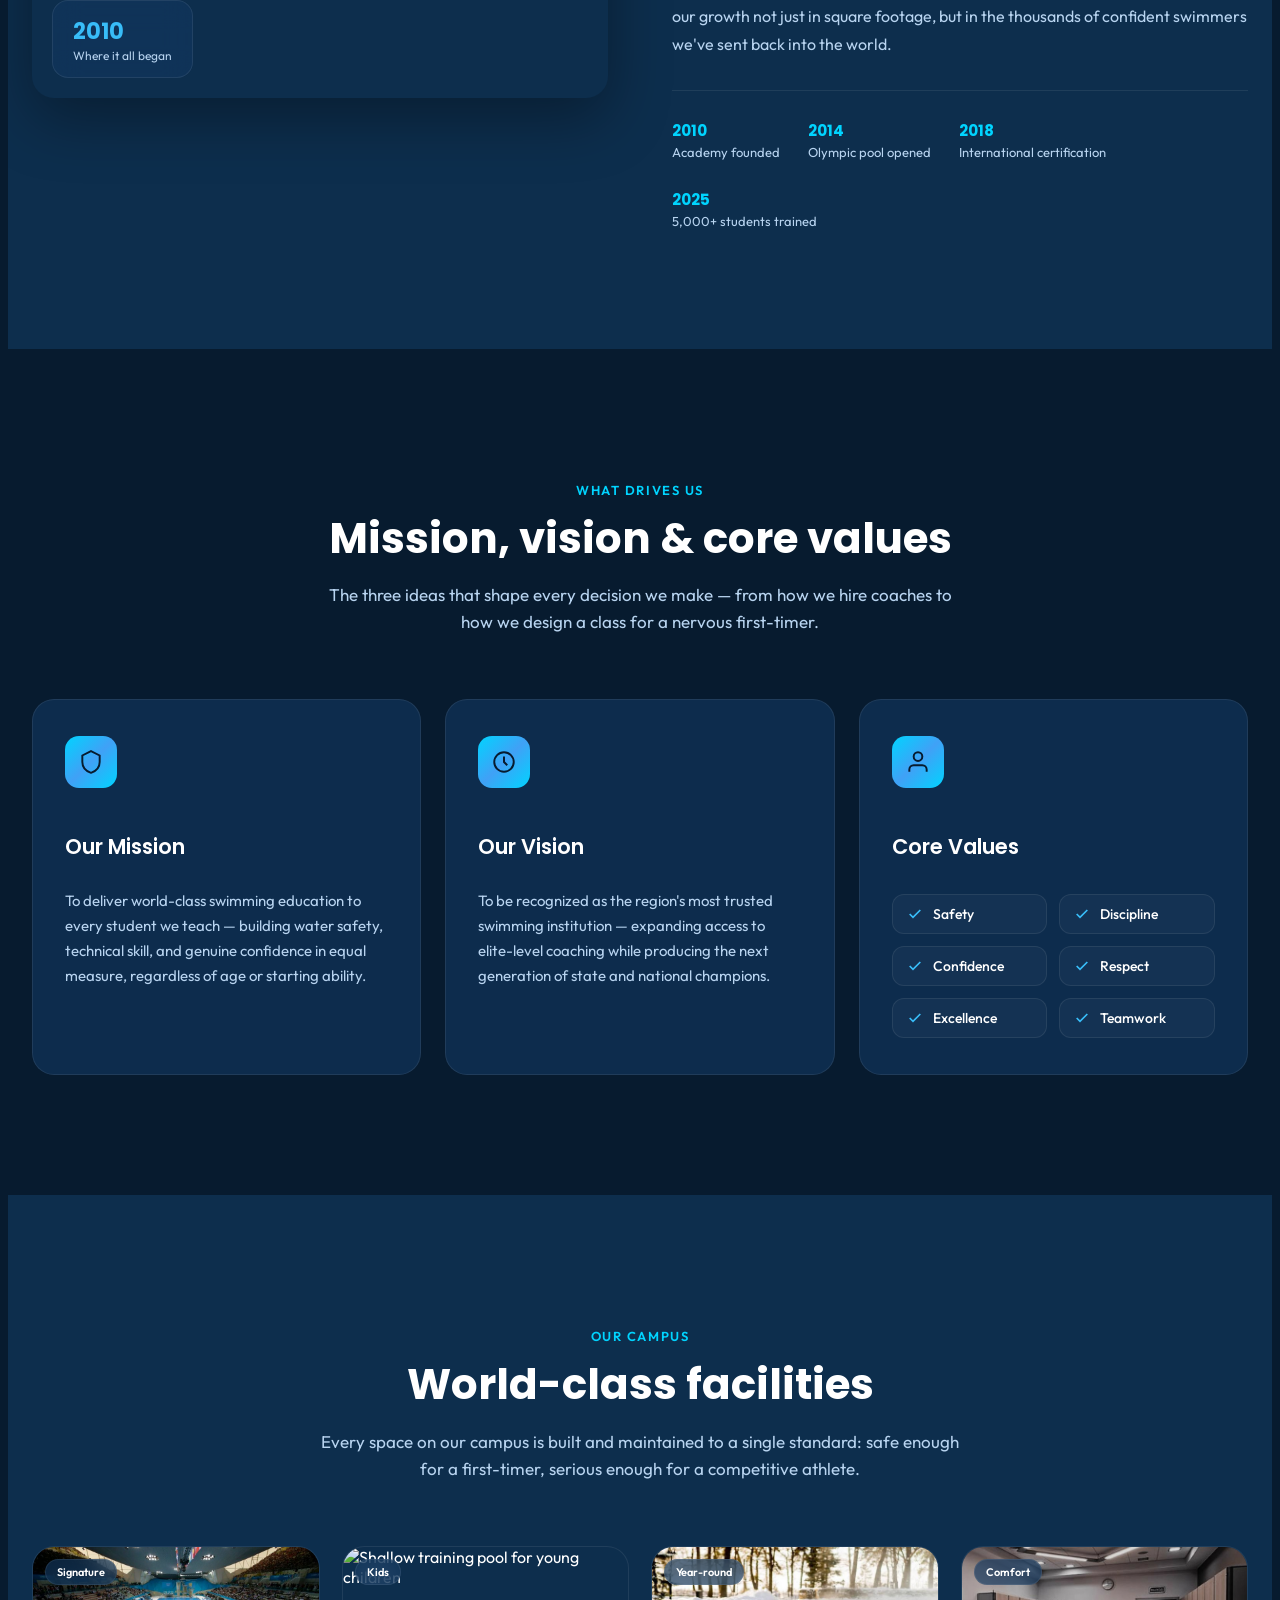
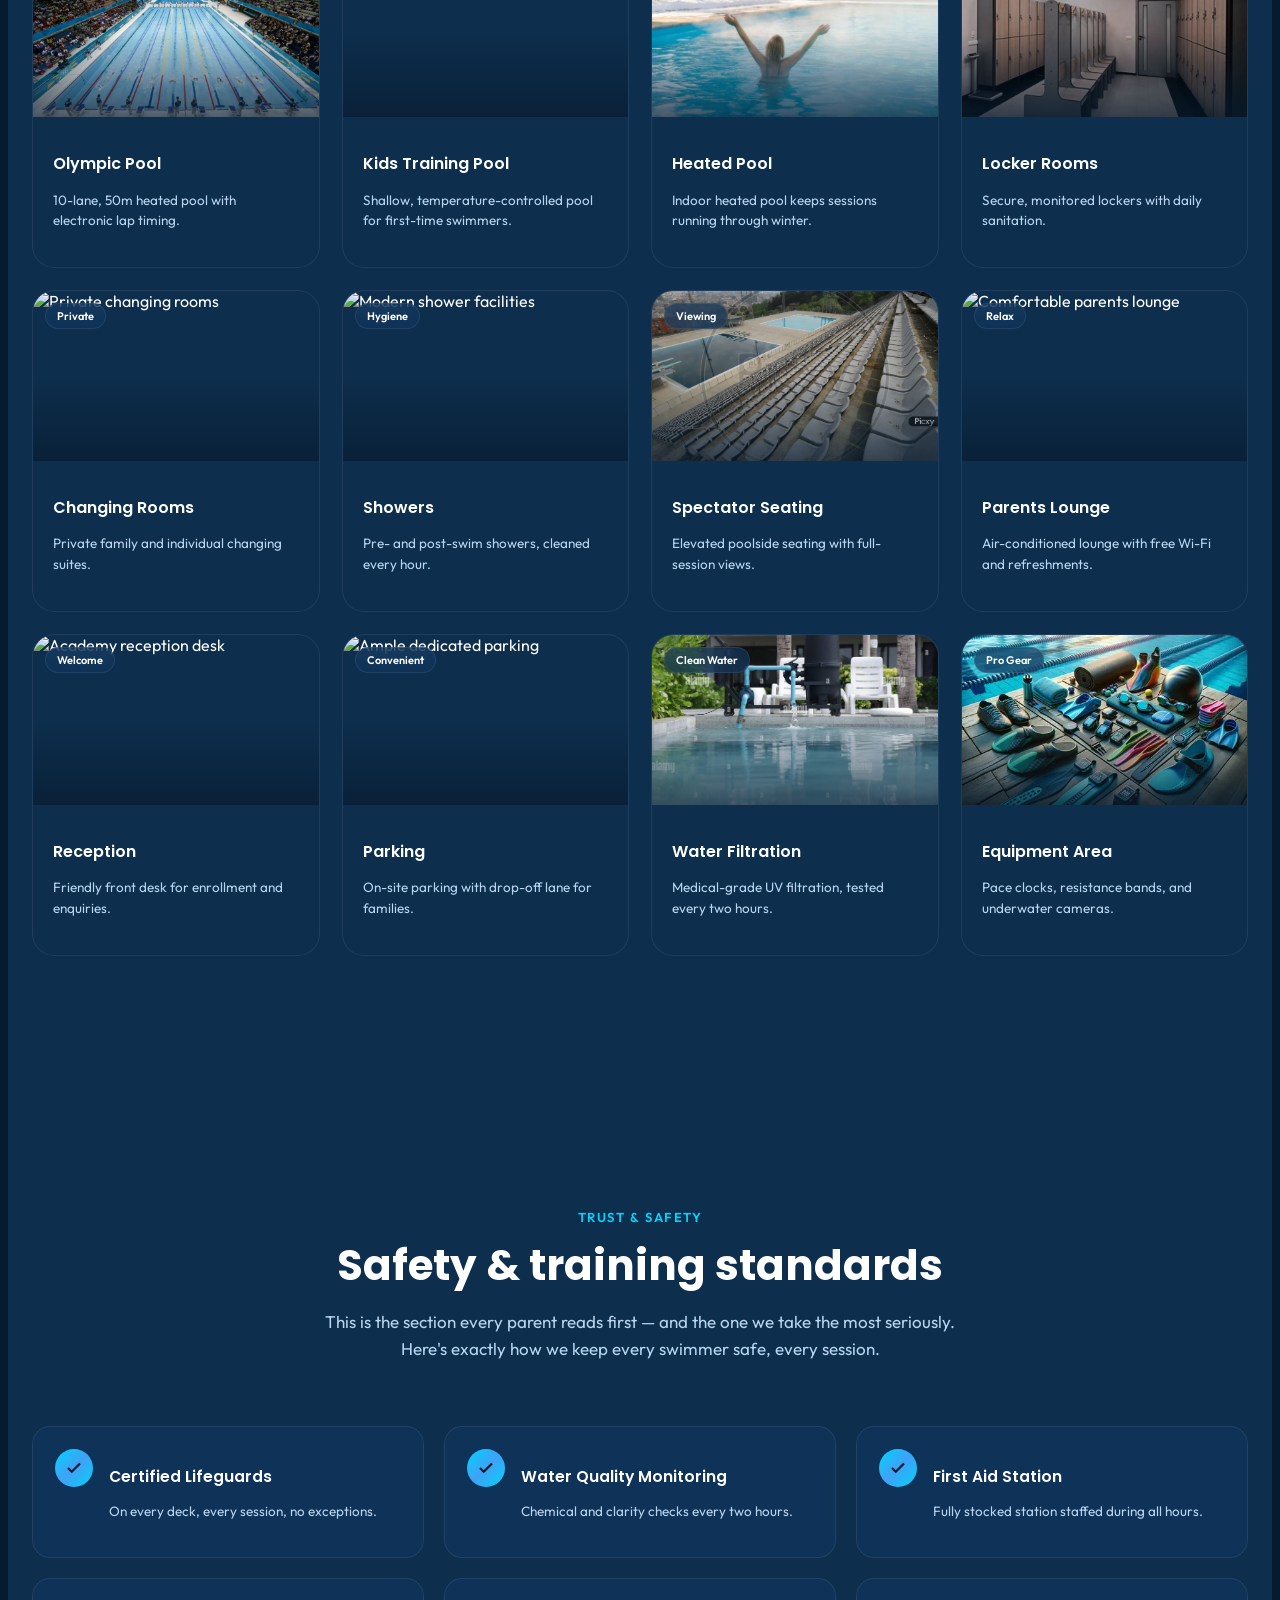
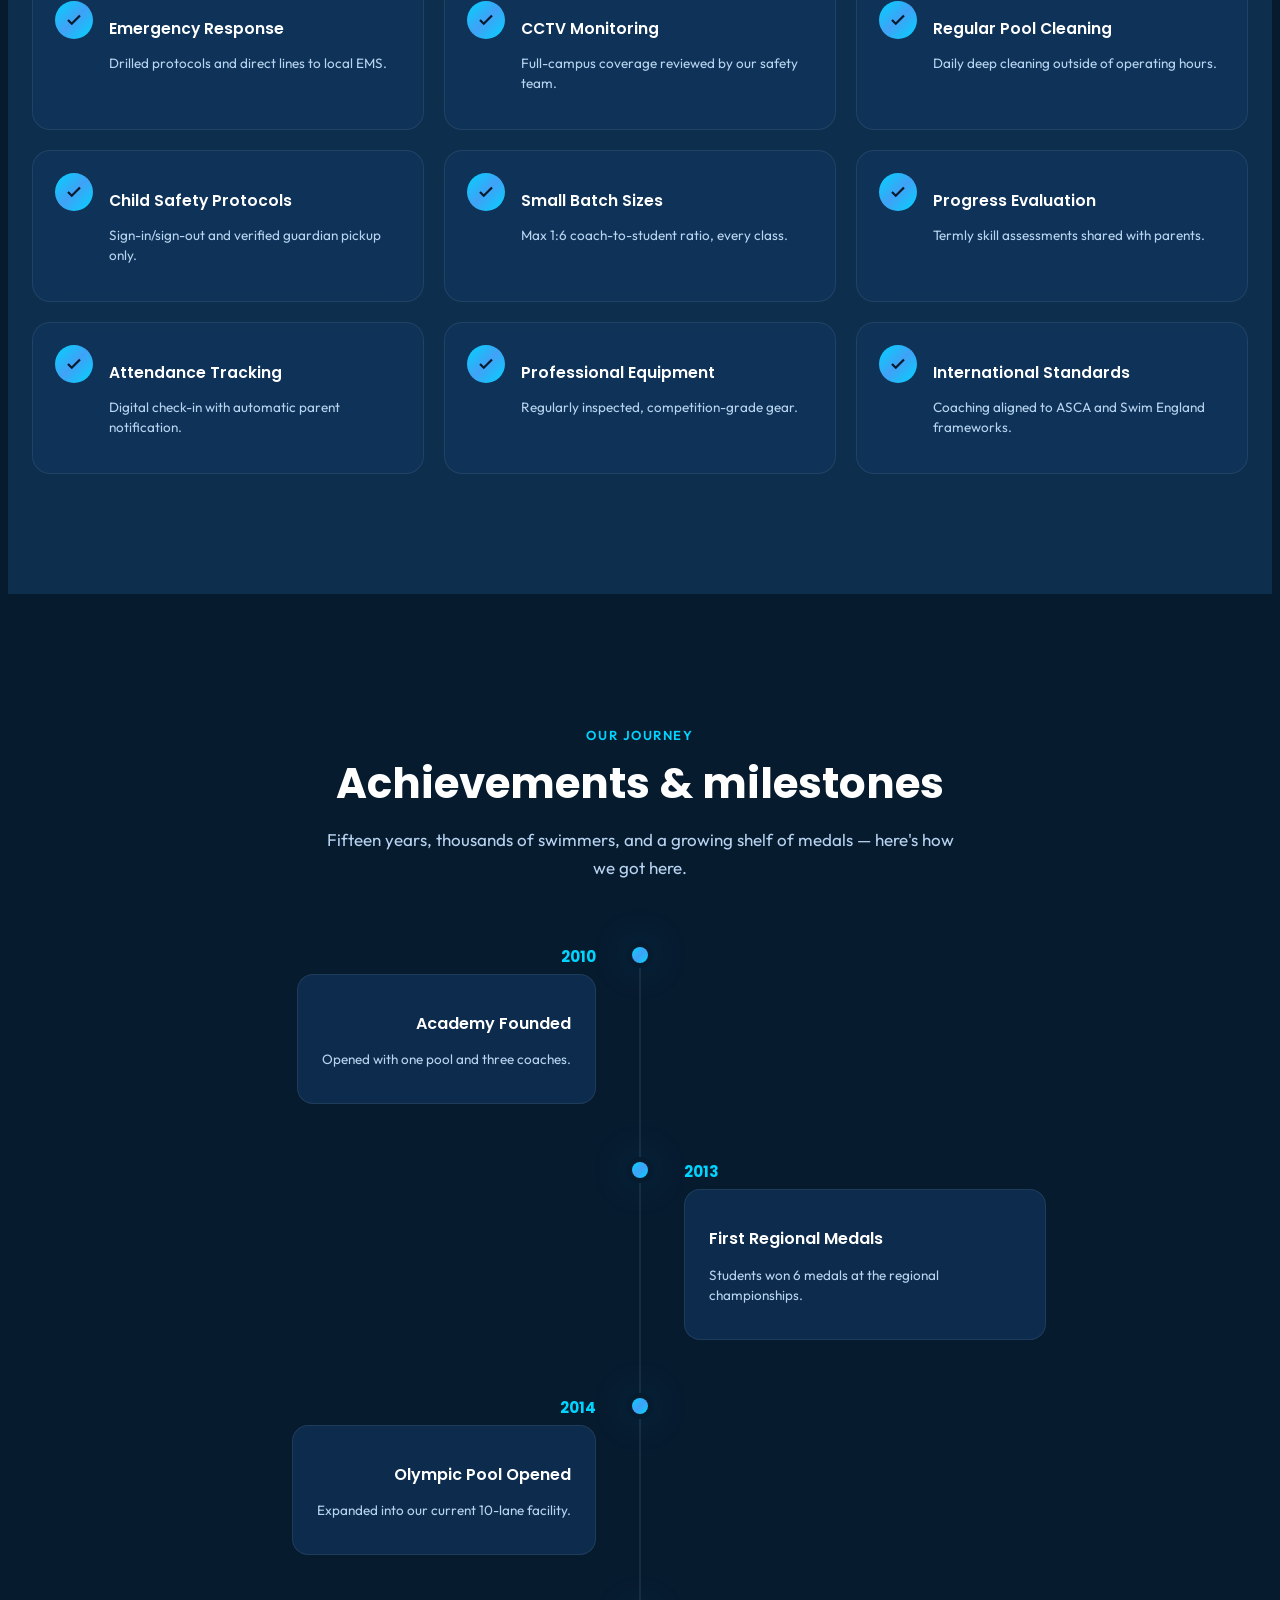
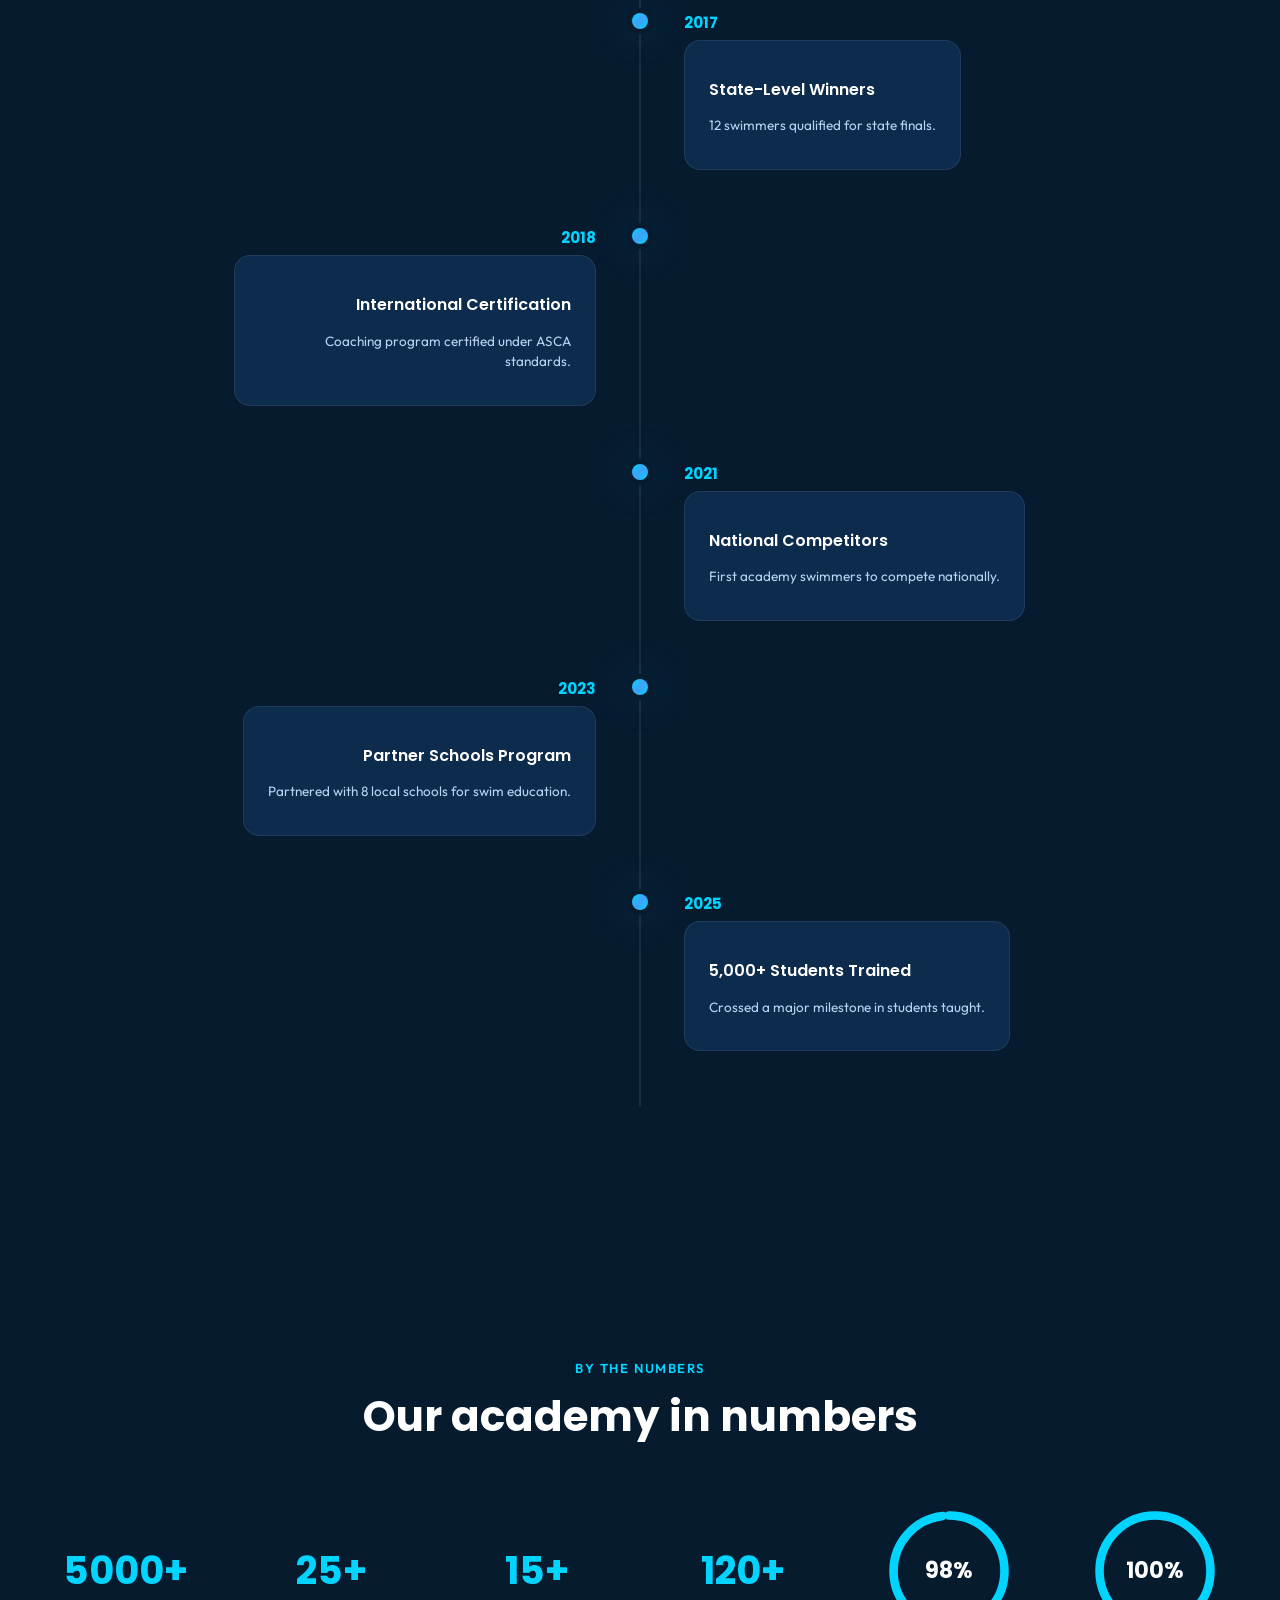
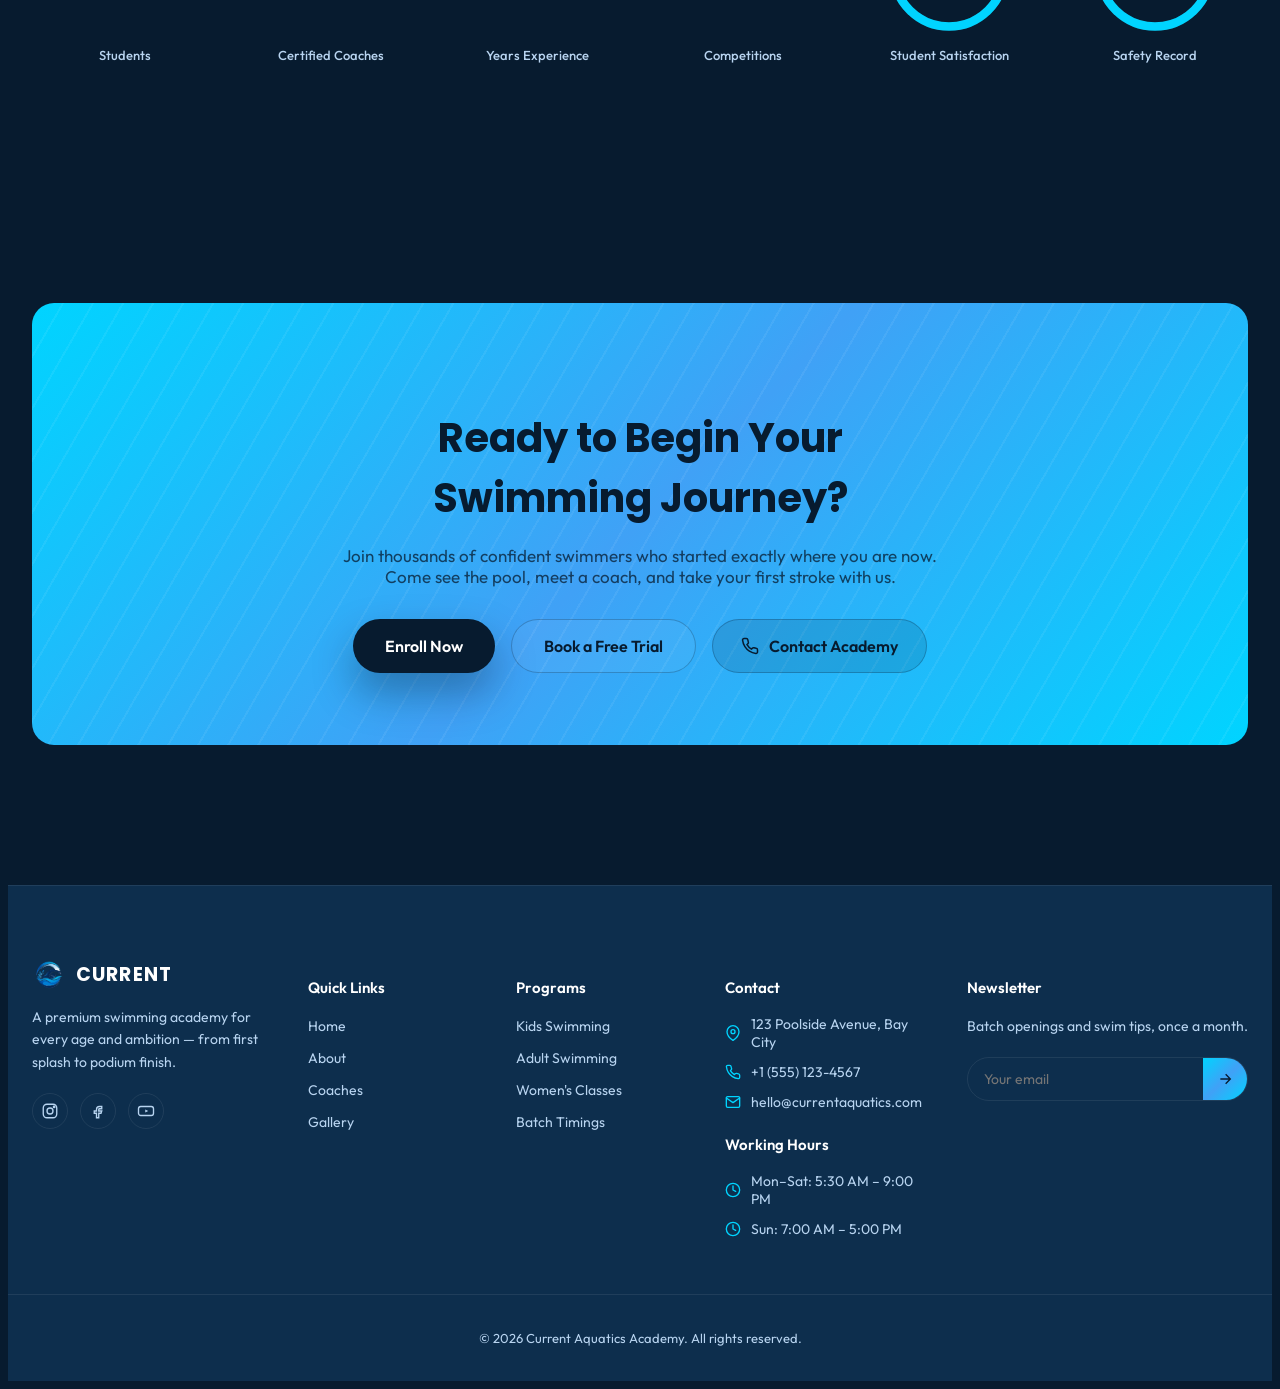
==== commit 2b504302: "fixing the color issue" ====
--- a/about.html
+++ b/about.html
@@ -69,6 +69,9 @@
             'lt-text': '#0F172A',
             'lt-sub': '#64748B',
             'lt-border': '#E2E8F0',
+            'text': 'var(--text)',
+            'sub': 'var(--text-sub)',
+            'primary': 'var(--primary)',
           },
           borderRadius: {
             'brand': '22px',
--- a/style.css
+++ b/style.css
@@ -12,7 +12,7 @@
   --primary: #00D4FF;
   --secondary: #3B82F6;
   --accent: #38BDF8;
-  --grad: linear-gradient(135deg, #00D4FF 0%, #2563EB 55%, #0EA5E9 100%);
+  --grad: linear-gradient(135deg, #00D4FF 0%, #40a1f6 50%, #00D4FF 100%);
   --text: #FFFFFF;
   --text-sub: #B8D4F0;
   --border: rgba(255, 255, 255, 0.08);
@@ -31,17 +31,19 @@
   --accent: #38BDF8;
   --grad: linear-gradient(135deg, #0284C7 0%, #0EA5E9 55%, #38BDF8 100%);
   --text: #0F172A;
-  --text-sub: #64748B;
+  --text-sub: #334155;
   --border: #E2E8F0;
   --glow: 0 0 40px rgba(2, 132, 199, 0.15);
   --shadow: 0 20px 50px rgba(15, 23, 42, 0.08);
 }
 
-* { box-sizing: border-box; }
-
-html { 
-  scroll-behavior: smooth; 
-  overflow-y: scroll; 
+* {
+  box-sizing: border-box;
+}
+
+html {
+  scroll-behavior: smooth;
+  overflow-y: scroll;
 }
 
 body {
@@ -52,9 +54,17 @@
   overflow-x: hidden;
 }
 
-h1, h2, h3, .logo-text { font-family: 'Poppins', sans-serif; }
-
-::selection { background: var(--primary); color: #fff; }
+h1,
+h2,
+h3,
+.logo-text {
+  font-family: 'Poppins', sans-serif;
+}
+
+::selection {
+  background: var(--primary);
+  color: #fff;
+}
 
 /* Noise texture overlay for premium tactile feel */
 body::before {
@@ -78,7 +88,10 @@
   z-index: 999;
   border-radius: 0 0 8px 0;
 }
-.skip-link:focus { left: 0; }
+
+.skip-link:focus {
+  left: 0;
+}
 
 .container {
   max-width: 1280px;
@@ -88,16 +101,36 @@
   z-index: 2;
 }
 
-a { text-decoration: none; color: inherit; }
-ul { list-style: none; margin: 0; padding: 0; }
-button { font-family: inherit; cursor: pointer; background: none; border: none; color: inherit; }
-img { max-width: 100%; display: block; }
+a {
+  text-decoration: none;
+  color: inherit;
+}
+
+ul {
+  list-style: none;
+  margin: 0;
+  padding: 0;
+}
+
+button {
+  font-family: inherit;
+  cursor: pointer;
+  background: none;
+  border: none;
+  color: inherit;
+}
+
+img {
+  max-width: 100%;
+  display: block;
+}
 
 .sr-only {
   position: absolute;
-  width: 1px; height: 1px;
+  width: 1px;
+  height: 1px;
   overflow: hidden;
-  clip: rect(0,0,0,0);
+  clip: rect(0, 0, 0, 0);
 }
 
 :focus-visible {
@@ -106,13 +139,18 @@
   border-radius: 6px;
 }
 
-.text-center { text-align: center; }
+.text-center {
+  text-align: center;
+}
 
 
 
 /* ---------- Reduced Motion ---------- */
 @media (prefers-reduced-motion: reduce) {
-  *, *::before, *::after {
+
+  *,
+  *::before,
+  *::after {
     animation-duration: 0.001ms !important;
     animation-iteration-count: 1 !important;
     transition-duration: 0.001ms !important;
@@ -125,7 +163,9 @@
    ========================================================================== */
 .navbar {
   position: fixed;
-  top: 0; left: 0; right: 0;
+  top: 0;
+  left: 0;
+  right: 0;
   z-index: 100;
   padding: 14px 0;
   background: var(--glass);
@@ -135,9 +175,11 @@
   border-bottom: 1px solid var(--border);
   transition: padding 0.35s var(--ease), background 0.35s var(--ease), box-shadow 0.35s var(--ease), border-color 0.35s var(--ease);
 }
+
 .navbar.scrolled {
   padding: 10px 0;
 }
+
 .navbar-inner {
   max-width: 1280px;
   margin: 0 auto;
@@ -148,7 +190,12 @@
   gap: 24px;
 }
 
-.logo { display: flex; align-items: center; gap: 10px; }
+.logo {
+  display: flex;
+  align-items: center;
+  gap: 10px;
+}
+
 .logo-text {
   font-weight: 700;
   letter-spacing: 0.06em;
@@ -156,7 +203,11 @@
   color: var(--text);
 }
 
-.nav-links { display: flex; gap: 36px; }
+.nav-links {
+  display: flex;
+  gap: 36px;
+}
+
 .nav-link {
   position: relative;
   font-size: 15px;
@@ -165,20 +216,34 @@
   padding: 6px 0;
   transition: color 0.25s var(--ease);
 }
+
 .nav-link::after {
   content: "";
   position: absolute;
-  left: 0; bottom: 0;
+  left: 0;
+  bottom: 0;
   height: 2px;
   width: 0;
   background: var(--grad);
   border-radius: 2px;
   transition: width 0.3s var(--ease);
 }
-.nav-link:hover, .nav-link.active-link { color: var(--text); }
-.nav-link:hover::after, .nav-link.active-link::after { width: 100%; }
-
-.nav-actions { display: flex; align-items: center; gap: 16px; }
+
+.nav-link:hover,
+.nav-link.active-link {
+  color: var(--text);
+}
+
+.nav-link:hover::after,
+.nav-link.active-link::after {
+  width: 100%;
+}
+
+.nav-actions {
+  display: flex;
+  align-items: center;
+  gap: 16px;
+}
 
 .theme-toggle {
   width: 40px;
@@ -191,15 +256,25 @@
   color: #00D4FF;
   transition: background 0.25s var(--ease), border-color 0.25s var(--ease), color 0.25s var(--ease), transform 0.25s var(--ease);
 }
+
 .theme-toggle:hover {
   background: rgba(0, 212, 255, 0.15);
   border-color: #00D4FF;
   color: #FFFFFF;
   transform: rotate(15deg);
 }
-.icon-moon { display: none; }
-html.light .icon-sun { display: none; }
-html.light .icon-moon { display: block; }
+
+.icon-moon {
+  display: none;
+}
+
+html.light .icon-sun {
+  display: none;
+}
+
+html.light .icon-moon {
+  display: block;
+}
 
 .dir-toggle {
   display: inline-flex;
@@ -217,6 +292,7 @@
   letter-spacing: 0.03em;
   transition: background 0.25s var(--ease), border-color 0.25s var(--ease), color 0.25s var(--ease);
 }
+
 .dir-toggle:hover {
   background: rgba(0, 212, 255, 0.15);
   border-color: #00D4FF;
@@ -228,6 +304,7 @@
   border-color: rgba(2, 132, 199, 0.2);
   color: #0284C7;
 }
+
 html.light .dir-toggle:hover {
   background: rgba(2, 132, 199, 0.12);
   border-color: #0284C7;
@@ -239,6 +316,7 @@
   border-color: rgba(2, 132, 199, 0.2);
   color: #0284C7;
 }
+
 html.light .theme-toggle:hover {
   background: rgba(2, 132, 199, 0.12);
   border-color: #0284C7;
@@ -258,30 +336,49 @@
   align-items: center;
   gap: 6px;
 }
-html.light .btn-enroll { color: #fff; }
-.btn-enroll:hover { transform: translateY(-2px) scale(1.03); }
+
+html.light .btn-enroll {
+  color: #fff;
+}
+
+.btn-enroll:hover {
+  transform: translateY(-2px) scale(1.03);
+}
 
 .menu-toggle {
   display: none;
-  width: 40px; height: 40px;
+  width: 40px;
+  height: 40px;
   flex-direction: column;
   justify-content: center;
   gap: 5px;
   align-items: center;
 }
+
 .menu-toggle span {
-  width: 22px; height: 2px;
+  width: 22px;
+  height: 2px;
   background: var(--text);
   border-radius: 2px;
   transition: transform 0.3s var(--ease), opacity 0.3s var(--ease);
 }
-.menu-toggle.open span:nth-child(1) { transform: translateY(7px) rotate(45deg); }
-.menu-toggle.open span:nth-child(2) { opacity: 0; }
-.menu-toggle.open span:nth-child(3) { transform: translateY(-7px) rotate(-45deg); }
+
+.menu-toggle.open span:nth-child(1) {
+  transform: translateY(7px) rotate(45deg);
+}
+
+.menu-toggle.open span:nth-child(2) {
+  opacity: 0;
+}
+
+.menu-toggle.open span:nth-child(3) {
+  transform: translateY(-7px) rotate(-45deg);
+}
 
 .mobile-menu {
   position: fixed;
-  top: 0; right: 0;
+  top: 0;
+  right: 0;
   height: 100vh;
   width: min(80vw, 340px);
   background: var(--bg-2);
@@ -294,11 +391,29 @@
   transform: translateX(100%);
   transition: transform 0.45s var(--ease);
 }
-.mobile-menu.open { transform: translateX(0); }
-.mobile-menu ul { display: flex; flex-direction: column; gap: 22px; }
-.mobile-link { font-size: 20px; font-weight: 500; }
-.w-full { width: 100%; }
-.justify-center { justify-content: center; }
+
+.mobile-menu.open {
+  transform: translateX(0);
+}
+
+.mobile-menu ul {
+  display: flex;
+  flex-direction: column;
+  gap: 22px;
+}
+
+.mobile-link {
+  font-size: 20px;
+  font-weight: 500;
+}
+
+.w-full {
+  width: 100%;
+}
+
+.justify-center {
+  justify-content: center;
+}
 
 /* ==========================================================================
    SHARED HERO BASE
@@ -326,7 +441,10 @@
   color: var(--accent);
   margin-bottom: 16px;
 }
-.eyebrow-dark { color: var(--primary); }
+
+.eyebrow-dark {
+  color: var(--primary);
+}
 
 .btn-primary {
   display: inline-flex;
@@ -341,8 +459,15 @@
   box-shadow: var(--glow);
   transition: transform 0.25s var(--ease), box-shadow 0.25s var(--ease);
 }
-html.light .btn-primary { color: #fff; }
-.btn-primary:hover { transform: translateY(-3px); box-shadow: 0 0 55px rgba(0,212,255,0.5); }
+
+html.light .btn-primary {
+  color: #fff;
+}
+
+.btn-primary:hover {
+  transform: translateY(-3px);
+  box-shadow: 0 0 55px rgba(0, 212, 255, 0.5);
+}
 
 .btn-secondary {
   display: inline-flex;
@@ -357,16 +482,19 @@
   border-radius: 999px;
   transition: transform 0.25s var(--ease), border-color 0.25s var(--ease), background 0.25s var(--ease), color 0.25s var(--ease);
 }
+
 html.light .btn-secondary {
   background: rgba(7, 27, 47, 0.04);
   border-color: rgba(7, 27, 47, 0.15);
 }
+
 .btn-secondary:hover {
   transform: translateY(-3px);
   border-color: var(--primary);
   background: var(--primary);
   color: #071B2F;
 }
+
 html.light .btn-secondary:hover {
   background: var(--primary);
   border-color: var(--primary);
@@ -386,15 +514,18 @@
   border-radius: 999px;
   transition: transform 0.25s var(--ease), border-color 0.25s var(--ease), background 0.25s var(--ease), color 0.25s var(--ease);
 }
+
 html.light .btn-login-nav {
   background: rgba(7, 27, 47, 0.03);
 }
+
 .btn-login-nav:hover {
   transform: translateY(-2px);
   border-color: var(--primary);
   background: var(--primary);
   color: #071B2F;
 }
+
 html.light .btn-login-nav:hover {
   background: var(--primary);
   border-color: var(--primary);
@@ -415,16 +546,19 @@
   border-radius: 999px;
   transition: transform 0.25s var(--ease), border-color 0.25s var(--ease), background 0.25s var(--ease), color 0.25s var(--ease);
 }
+
 html.light .btn-ghost-white {
   background: rgba(7, 27, 47, 0.04);
   border-color: rgba(7, 27, 47, 0.18);
 }
+
 .btn-ghost-white:hover {
   transform: translateY(-3px);
   border-color: var(--primary);
   background: var(--primary);
   color: #071B2F;
 }
+
 html.light .btn-ghost-white:hover {
   background: var(--primary);
   border-color: var(--primary);
@@ -437,23 +571,39 @@
   left: 50%;
   transform: translateX(-50%);
   z-index: 10;
-  width: 28px; height: 44px;
-  border: 2px solid rgba(255,255,255,0.2);
+  width: 28px;
+  height: 44px;
+  border: 2px solid rgba(255, 255, 255, 0.2);
   border-radius: 20px;
 }
+
 .scroll-indicator span {
   position: absolute;
-  top: 8px; left: 50%;
-  width: 4px; height: 8px;
+  top: 8px;
+  left: 50%;
+  width: 4px;
+  height: 8px;
   margin-left: -2px;
   background: var(--primary);
   border-radius: 2px;
   animation: scrollDot 1.8s ease-in-out infinite;
 }
+
 @keyframes scrollDot {
-  0% { top: 8px; opacity: 1; }
-  70% { top: 26px; opacity: 0; }
-  100% { top: 8px; opacity: 0; }
+  0% {
+    top: 8px;
+    opacity: 1;
+  }
+
+  70% {
+    top: 26px;
+    opacity: 0;
+  }
+
+  100% {
+    top: 8px;
+    opacity: 0;
+  }
 }
 
 /* ==========================================================================
@@ -476,28 +626,48 @@
   pointer-events: none;
   z-index: 0;
 }
+
 .blob-1 {
-  width: 520px; height: 520px;
-  background: radial-gradient(circle, rgba(0,212,255,0.18) 0%, transparent 70%);
-  top: -10%; left: -5%;
+  width: 520px;
+  height: 520px;
+  background: radial-gradient(circle, rgba(0, 212, 255, 0.18) 0%, transparent 70%);
+  top: -10%;
+  left: -5%;
   animation: blobFloat 12s ease-in-out infinite;
 }
+
 .blob-2 {
-  width: 400px; height: 400px;
-  background: radial-gradient(circle, rgba(59,130,246,0.14) 0%, transparent 70%);
-  bottom: 0; right: 5%;
+  width: 400px;
+  height: 400px;
+  background: radial-gradient(circle, rgba(59, 130, 246, 0.14) 0%, transparent 70%);
+  bottom: 0;
+  right: 5%;
   animation: blobFloat 15s ease-in-out infinite reverse;
 }
+
 .blob-3 {
-  width: 280px; height: 280px;
-  background: radial-gradient(circle, rgba(14,165,233,0.12) 0%, transparent 70%);
-  top: 40%; right: 40%;
+  width: 280px;
+  height: 280px;
+  background: radial-gradient(circle, rgba(14, 165, 233, 0.12) 0%, transparent 70%);
+  top: 40%;
+  right: 40%;
   animation: blobFloat 10s ease-in-out infinite 3s;
 }
+
 @keyframes blobFloat {
-  0%, 100% { transform: translate(0, 0) scale(1); }
-  33% { transform: translate(30px, -20px) scale(1.05); }
-  66% { transform: translate(-20px, 15px) scale(0.97); }
+
+  0%,
+  100% {
+    transform: translate(0, 0) scale(1);
+  }
+
+  33% {
+    transform: translate(30px, -20px) scale(1.05);
+  }
+
+  66% {
+    transform: translate(-20px, 15px) scale(0.97);
+  }
 }
 
 .home-hero-inner {
@@ -514,7 +684,11 @@
 }
 
 /* Left text */
-.home-hero-text { display: flex; flex-direction: column; gap: 0; }
+.home-hero-text {
+  display: flex;
+  flex-direction: column;
+  gap: 0;
+}
 
 .home-badge {
   display: inline-flex;
@@ -525,22 +699,32 @@
   letter-spacing: 0.1em;
   text-transform: uppercase;
   color: var(--accent);
-  border: 1px solid rgba(0,212,255,0.25);
-  background: rgba(0,212,255,0.07);
+  border: 1px solid rgba(0, 212, 255, 0.25);
+  background: rgba(0, 212, 255, 0.07);
   border-radius: 999px;
   padding: 8px 16px;
   width: fit-content;
   margin-bottom: 24px;
 }
+
 .home-badge-dot {
-  width: 7px; height: 7px;
+  width: 7px;
+  height: 7px;
   border-radius: 50%;
   background: var(--primary);
   animation: pulse 2s ease-in-out infinite;
 }
+
 @keyframes pulse {
-  0%, 100% { box-shadow: 0 0 0 0 rgba(0,212,255,0.5); }
-  50% { box-shadow: 0 0 0 6px rgba(0,212,255,0); }
+
+  0%,
+  100% {
+    box-shadow: 0 0 0 0 rgba(0, 212, 255, 0.5);
+  }
+
+  50% {
+    box-shadow: 0 0 0 6px rgba(0, 212, 255, 0);
+  }
 }
 
 .home-hero-title {
@@ -552,6 +736,7 @@
   color: var(--text);
   margin: 0 0 24px;
 }
+
 .home-title-accent {
   display: block;
   background: var(--grad);
@@ -584,6 +769,7 @@
   padding-top: 32px;
   border-top: 1px solid var(--border);
 }
+
 .home-stat-item {
   display: flex;
   flex-direction: column;
@@ -591,13 +777,18 @@
   flex: 1;
   padding: 0 16px;
 }
-.home-stat-item:first-child { padding-left: 0; }
+
+.home-stat-item:first-child {
+  padding-left: 0;
+}
+
 .home-stat-divider {
   width: 1px;
   height: 36px;
   background: var(--border);
   flex-shrink: 0;
 }
+
 .home-stat-num {
   font-family: 'Poppins', sans-serif;
   font-size: clamp(20px, 2.5vw, 28px);
@@ -607,7 +798,12 @@
   background-clip: text;
   color: transparent;
 }
-.home-stat-label { font-size: 12px; color: var(--text-sub); font-weight: 500; }
+
+.home-stat-label {
+  font-size: 12px;
+  color: var(--text-sub);
+  font-weight: 500;
+}
 
 /* Right visual */
 .home-hero-visual {
@@ -625,44 +821,75 @@
   align-items: center;
   justify-content: center;
 }
+
 .pool-ring {
   position: absolute;
   border-radius: 50%;
   border: 1.5px solid;
   animation: ringPulse 4s ease-in-out infinite;
 }
+
 .ring-lg {
-  width: 420px; height: 420px;
-  border-color: rgba(0,212,255,0.08);
+  width: 420px;
+  height: 420px;
+  border-color: rgba(0, 212, 255, 0.08);
   animation-delay: 0s;
 }
+
 .ring-md {
-  width: 340px; height: 340px;
-  border-color: rgba(0,212,255,0.13);
+  width: 340px;
+  height: 340px;
+  border-color: rgba(0, 212, 255, 0.13);
   animation-delay: 0.6s;
 }
+
 .ring-sm {
-  width: 260px; height: 260px;
-  border-color: rgba(0,212,255,0.2);
+  width: 260px;
+  height: 260px;
+  border-color: rgba(0, 212, 255, 0.2);
   animation-delay: 1.2s;
 }
+
 @keyframes ringPulse {
-  0%, 100% { transform: scale(1); opacity: 0.7; }
-  50% { transform: scale(1.04); opacity: 1; }
+
+  0%,
+  100% {
+    transform: scale(1);
+    opacity: 0.7;
+  }
+
+  50% {
+    transform: scale(1.04);
+    opacity: 1;
+  }
 }
 
 .pool-orb {
-  width: 220px; height: 220px;
+  width: 220px;
+  height: 220px;
   border-radius: 50%;
   overflow: hidden;
-  border: 3px solid rgba(0,212,255,0.3);
-  box-shadow: 0 0 60px rgba(0,212,255,0.25), var(--shadow);
+  border: 3px solid rgba(0, 212, 255, 0.3);
+  box-shadow: 0 0 60px rgba(0, 212, 255, 0.25), var(--shadow);
   animation: orbFloat 8s ease-in-out infinite;
 }
-.pool-orb img { width: 100%; height: 100%; object-fit: cover; }
+
+.pool-orb img {
+  width: 100%;
+  height: 100%;
+  object-fit: cover;
+}
+
 @keyframes orbFloat {
-  0%, 100% { transform: translateY(0); }
-  50% { transform: translateY(-12px); }
+
+  0%,
+  100% {
+    transform: translateY(0);
+  }
+
+  50% {
+    transform: translateY(-12px);
+  }
 }
 
 /* Floating info chips */
@@ -681,16 +908,52 @@
   font-size: 12px;
   animation: floaty 7s ease-in-out infinite;
 }
-.home-chip div { display: flex; flex-direction: column; color: var(--text); }
-.home-chip strong { font-size: 13px; font-weight: 600; }
-.home-chip span { color: var(--text-sub); font-size: 11px; }
-.chip-top-left { top: 5%; left: -8%; animation-delay: 0s; }
-.chip-bottom-right { bottom: 5%; right: -6%; animation-delay: 1.5s; }
+
+.home-chip div {
+  display: flex;
+  flex-direction: column;
+  color: var(--text);
+}
+
+.home-chip strong {
+  font-size: 13px;
+  font-weight: 600;
+}
+
+.home-chip span {
+  color: var(--text-sub);
+  font-size: 11px;
+}
+
+.chip-top-left {
+  top: 5%;
+  left: -8%;
+  animation-delay: 0s;
+}
+
+.chip-bottom-right {
+  bottom: 5%;
+  right: -6%;
+  animation-delay: 1.5s;
+}
+
 @keyframes floaty {
-  0%, 100% { transform: translateY(0); }
-  50% { transform: translateY(-10px); }
-}
-@media (max-width: 1100px) { .home-chip { display: none; } }
+
+  0%,
+  100% {
+    transform: translateY(0);
+  }
+
+  50% {
+    transform: translateY(-10px);
+  }
+}
+
+@media (max-width: 1100px) {
+  .home-chip {
+    display: none;
+  }
+}
 
 /* Home hero responsive */
 @media (max-width: 900px) {
@@ -699,8 +962,14 @@
     padding: 120px 24px 80px;
     gap: 40px;
   }
-  .home-hero-visual { display: none; }
-  .home-hero-title { font-size: clamp(36px, 8vw, 60px); }
+
+  .home-hero-visual {
+    display: none;
+  }
+
+  .home-hero-title {
+    font-size: clamp(36px, 8vw, 60px);
+  }
 }
 
 /* ==========================================================================
@@ -726,9 +995,15 @@
   animation: photoKen 20s ease-in-out infinite alternate;
   z-index: 0;
 }
+
 @keyframes photoKen {
-  0% { transform: scale(1.05) translate(0,0); }
-  100% { transform: scale(1.12) translate(-1%, 1%); }
+  0% {
+    transform: scale(1.05) translate(0, 0);
+  }
+
+  100% {
+    transform: scale(1.12) translate(-1%, 1%);
+  }
 }
 
 .about-hero-overlay {
@@ -737,14 +1012,16 @@
   z-index: 1;
   background:
     linear-gradient(180deg,
-      rgba(7,27,47,0.65) 0%,
-      rgba(7,27,47,0.45) 40%,
-      rgba(7,27,47,0.82) 80%,
-      rgba(7,27,47,0.98) 100%
-    );
-}
-
-.about-canvas { z-index: 2; opacity: 0.25; }
+      rgba(7, 27, 47, 0.65) 0%,
+      rgba(7, 27, 47, 0.45) 40%,
+      rgba(7, 27, 47, 0.82) 80%,
+      rgba(7, 27, 47, 0.98) 100%);
+}
+
+.about-canvas {
+  z-index: 2;
+  opacity: 0.25;
+}
 
 .about-hero-center {
   position: relative;
@@ -762,12 +1039,14 @@
   gap: 16px;
   margin-bottom: 24px;
 }
+
 .about-eyebrow-line {
   flex: 1;
   max-width: 80px;
   height: 1px;
-  background: linear-gradient(90deg, transparent, rgba(0,212,255,0.5), transparent);
-}
+  background: linear-gradient(90deg, transparent, rgba(0, 212, 255, 0.5), transparent);
+}
+
 .about-eyebrow-text {
   font-size: 12px;
   font-weight: 600;
@@ -785,6 +1064,7 @@
   color: var(--text);
   margin: 0 0 24px;
 }
+
 .about-accent {
   font-style: italic;
   background: var(--grad);
@@ -811,19 +1091,22 @@
 /* Stats strip at bottom */
 .about-stats-strip {
   position: absolute;
-  bottom: 0; left: 0; right: 0;
+  bottom: 0;
+  left: 0;
+  right: 0;
   z-index: 4;
   display: flex;
   align-items: center;
   justify-content: center;
-  background: rgba(7,27,47,0.85);
+  background: rgba(7, 27, 47, 0.85);
   backdrop-filter: blur(20px);
-  border-top: 1px solid rgba(0,212,255,0.15);
+  border-top: 1px solid rgba(0, 212, 255, 0.15);
   padding: 28px 40px;
 }
+
 html.light .about-stats-strip {
-  background: rgba(246,251,255,0.9);
-  border-top-color: rgba(2,132,199,0.15);
+  background: rgba(246, 251, 255, 0.9);
+  border-top-color: rgba(2, 132, 199, 0.15);
 }
 
 .about-stat-cell {
@@ -833,12 +1116,16 @@
   gap: 4px;
   padding: 0 40px;
 }
+
 .about-stat-sep {
   width: 1px;
   height: 44px;
-  background: rgba(255,255,255,0.12);
-}
-html.light .about-stat-sep { background: rgba(7,27,47,0.12); }
+  background: rgba(255, 255, 255, 0.12);
+}
+
+html.light .about-stat-sep {
+  background: rgba(7, 27, 47, 0.12);
+}
 
 .about-stat-num {
   font-family: 'Poppins', sans-serif;
@@ -850,10 +1137,12 @@
   color: transparent;
   line-height: 1;
 }
+
 .about-stat-num sup {
   font-size: 0.55em;
   vertical-align: super;
 }
+
 .about-stat-label {
   font-size: 12px;
   color: var(--text-sub);
@@ -863,10 +1152,24 @@
 }
 
 @media (max-width: 768px) {
-  .about-hero-center { padding: 120px 24px 200px; }
-  .about-stats-strip { flex-wrap: wrap; gap: 16px; padding: 20px; }
-  .about-stat-sep { display: none; }
-  .about-stat-cell { padding: 0 20px; min-width: 40%; }
+  .about-hero-center {
+    padding: 120px 24px 200px;
+  }
+
+  .about-stats-strip {
+    flex-wrap: wrap;
+    gap: 16px;
+    padding: 20px;
+  }
+
+  .about-stat-sep {
+    display: none;
+  }
+
+  .about-stat-cell {
+    padding: 0 20px;
+    min-width: 40%;
+  }
 }
 
 /* ==========================================================================
@@ -898,11 +1201,10 @@
   z-index: 1;
   background:
     linear-gradient(180deg,
-      rgba(7,27,47,0.65) 0%,
-      rgba(7,27,47,0.45) 40%,
-      rgba(7,27,47,0.82) 80%,
-      rgba(7,27,47,0.98) 100%
-    );
+      rgba(7, 27, 47, 0.65) 0%,
+      rgba(7, 27, 47, 0.45) 40%,
+      rgba(7, 27, 47, 0.82) 80%,
+      rgba(7, 27, 47, 0.98) 100%);
 }
 
 .programs-hero-bg {
@@ -911,6 +1213,7 @@
   z-index: 0;
   pointer-events: none;
 }
+
 .programs-grid-overlay {
   position: absolute;
   inset: 0;
@@ -920,23 +1223,34 @@
   background-size: 60px 60px;
   opacity: 0.35;
 }
+
 .programs-spotlight {
   position: absolute;
   border-radius: 50%;
   filter: blur(100px);
   pointer-events: none;
 }
+
 .spot-1 {
-  width: 600px; height: 600px;
-  background: radial-gradient(circle, rgba(0,212,255,0.12) 0%, transparent 70%);
-  top: -20%; left: -10%;
-}
+  width: 600px;
+  height: 600px;
+  background: radial-gradient(circle, rgba(0, 212, 255, 0.12) 0%, transparent 70%);
+  top: -20%;
+  left: -10%;
+}
+
 .spot-2 {
-  width: 500px; height: 500px;
-  background: radial-gradient(circle, rgba(59,130,246,0.1) 0%, transparent 70%);
-  bottom: -10%; right: -5%;
-}
-.prog-canvas { z-index: 1; opacity: 0.3; }
+  width: 500px;
+  height: 500px;
+  background: radial-gradient(circle, rgba(59, 130, 246, 0.1) 0%, transparent 70%);
+  bottom: -10%;
+  right: -5%;
+}
+
+.prog-canvas {
+  z-index: 1;
+  opacity: 0.3;
+}
 
 .programs-hero-inner {
   position: relative;
@@ -965,8 +1279,8 @@
   letter-spacing: 0.1em;
   text-transform: uppercase;
   color: var(--accent);
-  border: 1px solid rgba(0,212,255,0.25);
-  background: rgba(0,212,255,0.07);
+  border: 1px solid rgba(0, 212, 255, 0.25);
+  background: rgba(0, 212, 255, 0.07);
   border-radius: 999px;
   padding: 8px 18px;
   margin-bottom: 24px;
@@ -981,6 +1295,7 @@
   color: var(--text);
   margin: 0 0 20px;
 }
+
 .programs-title-gradient {
   background: var(--grad);
   -webkit-background-clip: text;
@@ -1003,6 +1318,7 @@
   gap: 12px;
   width: 100%;
 }
+
 .prog-cat-card {
   display: flex;
   flex-direction: column;
@@ -1017,30 +1333,38 @@
   transition: transform 0.3s var(--ease), border-color 0.3s var(--ease), box-shadow 0.3s var(--ease);
   cursor: pointer;
 }
+
 .prog-cat-card:hover {
   transform: translateY(-6px);
-  border-color: rgba(0,212,255,0.4);
-  box-shadow: 0 0 30px rgba(0,212,255,0.15), var(--shadow);
-}
+  border-color: rgba(0, 212, 255, 0.4);
+  box-shadow: 0 0 30px rgba(0, 212, 255, 0.15), var(--shadow);
+}
+
 .prog-cat-featured {
-  background: linear-gradient(135deg, rgba(0,212,255,0.12), rgba(59,130,246,0.08));
-  border-color: rgba(0,212,255,0.3);
+  background: linear-gradient(135deg, rgba(0, 212, 255, 0.12), rgba(59, 130, 246, 0.08));
+  border-color: rgba(0, 212, 255, 0.3);
 }
 
 .prog-cat-icon {
-  width: 46px; height: 46px;
+  width: 46px;
+  height: 46px;
   border-radius: 14px;
   background: var(--grad);
   display: grid;
   place-items: center;
   color: #071B2F;
 }
-html.light .prog-cat-icon { color: #fff; }
-.prog-cat-card > span:nth-child(2) {
+
+html.light .prog-cat-icon {
+  color: #fff;
+}
+
+.prog-cat-card>span:nth-child(2) {
   font-weight: 600;
   font-size: 14px;
   color: var(--text);
 }
+
 .prog-cat-age {
   font-size: 11px;
   color: var(--text-sub);
@@ -1054,6 +1378,7 @@
   flex-wrap: wrap;
   justify-content: center;
 }
+
 .programs-meta {
   display: flex;
   align-items: center;
@@ -1063,16 +1388,36 @@
   border-left: 1px solid var(--border);
   padding-left: 16px;
 }
-.programs-meta svg { color: var(--accent); flex-shrink: 0; }
+
+.programs-meta svg {
+  color: var(--accent);
+  flex-shrink: 0;
+}
 
 @media (max-width: 900px) {
-  .programs-cats { grid-template-columns: repeat(3, 1fr); }
-  .programs-hero-title { font-size: clamp(40px, 10vw, 72px); }
-}
+  .programs-cats {
+    grid-template-columns: repeat(3, 1fr);
+  }
+
+  .programs-hero-title {
+    font-size: clamp(40px, 10vw, 72px);
+  }
+}
+
 @media (max-width: 600px) {
-  .programs-cats { grid-template-columns: repeat(2, 1fr); }
-  .programs-hero-cta { flex-direction: column; align-items: center; }
-  .programs-meta { border-left: none; padding-left: 0; }
+  .programs-cats {
+    grid-template-columns: repeat(2, 1fr);
+  }
+
+  .programs-hero-cta {
+    flex-direction: column;
+    align-items: center;
+  }
+
+  .programs-meta {
+    border-left: none;
+    padding-left: 0;
+  }
 }
 
 /* ==========================================================================
@@ -1104,11 +1449,10 @@
   z-index: 1;
   background:
     linear-gradient(180deg,
-      rgba(7,27,47,0.65) 0%,
-      rgba(7,27,47,0.45) 40%,
-      rgba(7,27,47,0.82) 80%,
-      rgba(7,27,47,0.98) 100%
-    );
+      rgba(7, 27, 47, 0.65) 0%,
+      rgba(7, 27, 47, 0.45) 40%,
+      rgba(7, 27, 47, 0.82) 80%,
+      rgba(7, 27, 47, 0.98) 100%);
 }
 
 .coaches-hero-bg {
@@ -1117,36 +1461,57 @@
   z-index: 0;
   pointer-events: none;
 }
+
 .coaches-hex {
   position: absolute;
   border-radius: 40% 60% 60% 40% / 50% 40% 60% 50%;
   filter: blur(70px);
   animation: hexDrift 14s ease-in-out infinite;
 }
+
 .hex-1 {
-  width: 500px; height: 500px;
-  background: rgba(0,212,255,0.08);
-  top: -15%; left: -10%;
+  width: 500px;
+  height: 500px;
+  background: rgba(0, 212, 255, 0.08);
+  top: -15%;
+  left: -10%;
   animation-delay: 0s;
 }
+
 .hex-2 {
-  width: 380px; height: 380px;
-  background: rgba(59,130,246,0.07);
-  top: 30%; right: -5%;
+  width: 380px;
+  height: 380px;
+  background: rgba(59, 130, 246, 0.07);
+  top: 30%;
+  right: -5%;
   animation-delay: 4s;
 }
+
 .hex-3 {
-  width: 280px; height: 280px;
-  background: rgba(14,165,233,0.06);
-  bottom: 10%; left: 40%;
+  width: 280px;
+  height: 280px;
+  background: rgba(14, 165, 233, 0.06);
+  bottom: 10%;
+  left: 40%;
   animation-delay: 8s;
 }
+
 @keyframes hexDrift {
-  0%, 100% { transform: translate(0,0) rotate(0deg); }
-  50% { transform: translate(20px,-15px) rotate(10deg); }
-}
-
-.coach-canvas { z-index: 1; opacity: 0.3; }
+
+  0%,
+  100% {
+    transform: translate(0, 0) rotate(0deg);
+  }
+
+  50% {
+    transform: translate(20px, -15px) rotate(10deg);
+  }
+}
+
+.coach-canvas {
+  z-index: 1;
+  opacity: 0.3;
+}
 
 .coaches-hero-inner {
   position: relative;
@@ -1180,11 +1545,13 @@
   color: var(--accent);
   margin-bottom: 24px;
 }
+
 .coaches-tag-dot {
-  width: 8px; height: 8px;
+  width: 8px;
+  height: 8px;
   border-radius: 50%;
   background: var(--primary);
-  box-shadow: 0 0 10px rgba(0,212,255,0.6);
+  box-shadow: 0 0 10px rgba(0, 212, 255, 0.6);
   animation: pulse 2s ease-in-out infinite;
 }
 
@@ -1197,12 +1564,14 @@
   color: var(--text);
   margin: 0 0 20px;
 }
+
 .coaches-title-line {
   background: var(--grad);
   -webkit-background-clip: text;
   background-clip: text;
   color: transparent;
 }
+
 .coaches-title-sub {
   font-size: 0.6em;
   font-weight: 500;
@@ -1225,6 +1594,7 @@
   justify-content: center;
   margin-bottom: 32px;
 }
+
 .coaches-trust-badge {
   display: inline-flex;
   align-items: center;
@@ -1238,7 +1608,11 @@
   padding: 7px 14px;
   backdrop-filter: blur(10px);
 }
-.coaches-trust-badge svg { color: var(--accent); flex-shrink: 0; }
+
+.coaches-trust-badge svg {
+  color: var(--accent);
+  flex-shrink: 0;
+}
 
 .coaches-hero-buttons {
   display: flex;
@@ -1255,12 +1629,16 @@
   gap: 12px;
   height: 520px;
 }
+
 .mosaic-col {
   display: flex;
   flex-direction: column;
   gap: 12px;
 }
-.col-right { padding-top: 36px; }
+
+.col-right {
+  padding-top: 36px;
+}
 
 .mosaic-img {
   position: relative;
@@ -1268,21 +1646,32 @@
   overflow: hidden;
   flex: 1;
 }
+
 .mosaic-img img {
   width: 100%;
   height: 100%;
   object-fit: cover;
   transition: transform 0.5s var(--ease);
 }
-.mosaic-img:hover img { transform: scale(1.06); }
-
-.mosaic-img.tall { flex: 1.6; }
-.mosaic-img.short { flex: 1; }
+
+.mosaic-img:hover img {
+  transform: scale(1.06);
+}
+
+.mosaic-img.tall {
+  flex: 1.6;
+}
+
+.mosaic-img.short {
+  flex: 1;
+}
 
 .mosaic-name {
   position: absolute;
-  bottom: 0; left: 0; right: 0;
-  background: linear-gradient(transparent, rgba(7,27,47,0.85));
+  bottom: 0;
+  left: 0;
+  right: 0;
+  background: linear-gradient(transparent, rgba(7, 27, 47, 0.85));
   color: #fff;
   font-size: 13px;
   font-weight: 600;
@@ -1291,8 +1680,16 @@
   transform: translateY(100%);
   transition: transform 0.35s var(--ease);
 }
-.mosaic-img:hover .mosaic-name { transform: translateY(0); }
-.mosaic-name small { font-size: 10px; font-weight: 500; opacity: 0.7; }
+
+.mosaic-img:hover .mosaic-name {
+  transform: translateY(0);
+}
+
+.mosaic-name small {
+  font-size: 10px;
+  font-weight: 500;
+  opacity: 0.7;
+}
 
 .mosaic-stat-chip {
   position: absolute;
@@ -1310,6 +1707,7 @@
   white-space: nowrap;
   z-index: 5;
 }
+
 .mosaic-stat-big {
   font-family: 'Poppins', sans-serif;
   font-size: 22px;
@@ -1317,10 +1715,11 @@
   color: #071B2F;
   line-height: 1;
 }
+
 .mosaic-stat-label {
   font-size: 11px;
   font-weight: 600;
-  color: rgba(7,27,47,0.75);
+  color: rgba(7, 27, 47, 0.75);
 }
 
 @media (max-width: 960px) {
@@ -1340,6 +1739,7 @@
   padding: 48px;
   box-shadow: var(--shadow);
 }
+
 .hero-title {
   font-size: clamp(34px, 5.4vw, 72px);
   line-height: 1.08;
@@ -1347,6 +1747,7 @@
   margin: 0 0 20px;
   letter-spacing: -0.01em;
 }
+
 .hero-sub {
   font-size: 18px;
   color: var(--text-sub);
@@ -1354,7 +1755,14 @@
   margin-bottom: 32px;
   line-height: 1.6;
 }
-.hero-buttons { display: flex; gap: 16px; flex-wrap: wrap; margin-bottom: 44px; }
+
+.hero-buttons {
+  display: flex;
+  gap: 16px;
+  flex-wrap: wrap;
+  margin-bottom: 44px;
+}
+
 .hero-stats {
   display: grid;
   grid-template-columns: repeat(4, 1fr);
@@ -1362,7 +1770,13 @@
   padding-top: 32px;
   border-top: 1px solid var(--border);
 }
-.stat { display: flex; flex-direction: column; gap: 4px; }
+
+.stat {
+  display: flex;
+  flex-direction: column;
+  gap: 4px;
+}
+
 .stat-num {
   font-family: 'Poppins', sans-serif;
   font-size: clamp(22px, 3vw, 32px);
@@ -1372,7 +1786,12 @@
   background-clip: text;
   color: transparent;
 }
-.stat-label { font-size: 13px; color: var(--text-sub); }
+
+.stat-label {
+  font-size: 13px;
+  color: var(--text-sub);
+}
+
 .floating-card {
   position: absolute;
   display: flex;
@@ -1387,37 +1806,83 @@
   color: var(--accent);
   animation: floaty 6s ease-in-out infinite;
 }
-.floating-card div { display: flex; flex-direction: column; color: var(--text); font-size: 13px; }
-.floating-card strong { font-size: 14px; font-weight: 600; }
-.floating-card span { color: var(--text-sub); }
-.card-1 { top: 14%; right: 6%; animation-delay: 0s; }
-.card-2 { bottom: 16%; right: 12%; animation-delay: 1.2s; }
-@media (max-width: 1100px) { .floating-card { display: none; } }
+
+.floating-card div {
+  display: flex;
+  flex-direction: column;
+  color: var(--text);
+  font-size: 13px;
+}
+
+.floating-card strong {
+  font-size: 14px;
+  font-weight: 600;
+}
+
+.floating-card span {
+  color: var(--text-sub);
+}
+
+.card-1 {
+  top: 14%;
+  right: 6%;
+  animation-delay: 0s;
+}
+
+.card-2 {
+  bottom: 16%;
+  right: 12%;
+  animation-delay: 1.2s;
+}
+
+@media (max-width: 1100px) {
+  .floating-card {
+    display: none;
+  }
+}
 
 
 
 /* ==========================================================================
    SHARED SECTION STYLES
    ========================================================================== */
-.section { padding: 120px 0; position: relative; }
-.section-head { max-width: 640px; margin: 0 auto 64px; text-align: center; }
+.section {
+  padding: 120px 0;
+  position: relative;
+}
+
+.section-head {
+  max-width: 640px;
+  margin: 0 auto 64px;
+  text-align: center;
+}
+
 .section-title {
   font-size: clamp(28px, 3.6vw, 42px);
   font-weight: 700;
   line-height: 1.2;
   margin: 6px 0 14px;
 }
-.section-sub { color: var(--text-sub); font-size: 17px; line-height: 1.6; }
+
+.section-sub {
+  color: var(--text-sub);
+  font-size: 17px;
+  line-height: 1.6;
+}
 
 /* ==========================================================================
    SECTION 2 — WHY CHOOSE US
    ========================================================================== */
-.why-section { background: var(--bg-2); }
+.why-section {
+  background: var(--bg-2);
+}
+
 .why-grid {
   display: grid;
   grid-template-columns: repeat(3, 1fr);
   gap: 24px;
 }
+
 .why-card {
   background: var(--glass);
   border: 1px solid var(--border);
@@ -1428,9 +1893,14 @@
   transform-style: preserve-3d;
   will-change: transform;
 }
-.why-card:hover { box-shadow: var(--glow), var(--shadow); }
+
+.why-card:hover {
+  box-shadow: var(--glow), var(--shadow);
+}
+
 .why-icon {
-  width: 52px; height: 52px;
+  width: 52px;
+  height: 52px;
   border-radius: 14px;
   display: grid;
   place-items: center;
@@ -1438,9 +1908,22 @@
   color: #071B2F;
   margin-bottom: 20px;
 }
-html.light .why-icon { color: #fff; }
-.why-card h3 { font-size: 20px; font-weight: 600; margin-bottom: 10px; }
-.why-card p { color: var(--text-sub); font-size: 15px; line-height: 1.6; }
+
+html.light .why-icon {
+  color: #fff;
+}
+
+.why-card h3 {
+  font-size: 20px;
+  font-weight: 600;
+  margin-bottom: 10px;
+}
+
+.why-card p {
+  color: var(--text-sub);
+  font-size: 15px;
+  line-height: 1.6;
+}
 
 /* ==========================================================================
    SECTION 3 — PROGRAMS
@@ -1450,6 +1933,7 @@
   grid-template-columns: repeat(3, 1fr);
   gap: 24px;
 }
+
 .program-card {
   border-radius: var(--radius);
   overflow: hidden;
@@ -1460,7 +1944,12 @@
   flex-direction: column;
   height: 100%;
 }
-.program-card:hover { transform: translateY(-8px); box-shadow: var(--shadow); }
+
+.program-card:hover {
+  transform: translateY(-8px);
+  box-shadow: var(--shadow);
+}
+
 .program-img {
   height: 220px;
   background-size: cover;
@@ -1468,16 +1957,22 @@
   position: relative;
   transition: transform 0.6s var(--ease);
 }
-.program-card:hover .program-img { transform: scale(1.06); }
+
+.program-card:hover .program-img {
+  transform: scale(1.06);
+}
+
 .program-img::after {
   content: "";
   position: absolute;
   inset: 0;
-  background: linear-gradient(180deg, transparent 40%, rgba(7,27,47,0.75) 100%);
-}
+  background: linear-gradient(180deg, transparent 40%, rgba(7, 27, 47, 0.75) 100%);
+}
+
 .level-badge {
   position: absolute;
-  top: 16px; left: 16px;
+  top: 16px;
+  left: 16px;
   z-index: 2;
   background: var(--glass);
   backdrop-filter: blur(10px);
@@ -1488,14 +1983,27 @@
   padding: 6px 14px;
   border-radius: 999px;
 }
+
 .program-body {
   padding: 24px;
   display: flex;
   flex-direction: column;
   flex-grow: 1;
 }
-.program-body h3 { font-size: 21px; font-weight: 600; margin-bottom: 8px; }
-.program-body p { color: var(--text-sub); font-size: 15px; line-height: 1.55; margin-bottom: 18px; }
+
+.program-body h3 {
+  font-size: 21px;
+  font-weight: 600;
+  margin-bottom: 8px;
+}
+
+.program-body p {
+  color: var(--text-sub);
+  font-size: 15px;
+  line-height: 1.55;
+  margin-bottom: 18px;
+}
+
 .program-cta {
   display: inline-flex;
   align-items: center;
@@ -1506,7 +2014,10 @@
   transition: gap 0.25s var(--ease);
   margin-top: auto;
 }
-.program-cta:hover { gap: 12px; }
+
+.program-cta:hover {
+  gap: 12px;
+}
 
 /* ==========================================================================
    SECTION 4 — HIGHLIGHTS
@@ -1517,26 +2028,37 @@
   overflow: hidden;
   padding: 90px 0;
 }
+
 .highlights-lanes {
-  background-image: repeating-linear-gradient(
-    90deg, transparent 0, transparent calc(100%/10 - 1px),
-    rgba(255,255,255,0.15) calc(100%/10 - 1px), rgba(255,255,255,0.15) calc(100%/10)
-  );
-}
+  background-image: repeating-linear-gradient(90deg, transparent 0, transparent calc(100%/10 - 1px),
+      rgba(255, 255, 255, 0.15) calc(100%/10 - 1px), rgba(255, 255, 255, 0.15) calc(100%/10));
+}
+
 .highlights-grid {
   display: grid;
   grid-template-columns: repeat(4, 1fr);
   gap: 24px;
   text-align: center;
 }
-.highlight { display: flex; flex-direction: column; gap: 6px; }
+
+.highlight {
+  display: flex;
+  flex-direction: column;
+  gap: 6px;
+}
+
 .highlight-num {
   font-family: 'Poppins', sans-serif;
   font-size: clamp(32px, 4.5vw, 52px);
   font-weight: 700;
   color: #071B2F;
 }
-.highlight-label { color: rgba(7,27,47,0.75); font-weight: 500; font-size: 15px; }
+
+.highlight-label {
+  color: rgba(7, 27, 47, 0.75);
+  font-weight: 500;
+  font-size: 15px;
+}
 
 /* ==========================================================================
    SECTION 5 — COACHES
@@ -1547,6 +2069,7 @@
   gap: 24px;
   margin-bottom: 8px;
 }
+
 .coach-card {
   border-radius: var(--radius);
   overflow: hidden;
@@ -1554,33 +2077,85 @@
   border: 1px solid var(--border);
   transition: transform 0.35s var(--ease);
 }
-.coach-card:hover { transform: translateY(-6px); }
-.coach-photo-some{
+
+.coach-card:hover {
+  transform: translateY(-6px);
+}
+
+.coach-photo-some {
   height: 320px;
   background-size: cover;
   background-position: center;
 
 }
+
 .coach-photo {
   height: 320px;
   background-size: cover;
   background-position: center 9%;
 }
-.coach-info { padding: 20px; position: relative; }
-.coach-info h3 { font-size: 18px; font-weight: 600; margin-bottom: 4px; }
-.coach-role { color: var(--text-sub); font-size: 13px; margin-bottom: 4px; }
+
+/* Coach Photo Position Adjustments to prevent face cropping */
+.coach-photo-daniel-cruz {
+  background-position: center 22% !important;
+}
+
+.coach-photo-elena-vasquez {
+  background-position: center 18% !important;
+}
+
+.coach-photo-sophie-bennett {
+  background-position: center 15% !important;
+}
+
+.coach-info {
+  padding: 20px;
+  position: relative;
+}
+
+.coach-info h3 {
+  font-size: 18px;
+  font-weight: 600;
+  margin-bottom: 4px;
+}
+
+.coach-role {
+  color: var(--text-sub);
+  font-size: 13px;
+  margin-bottom: 4px;
+}
+
 .coach-reveal {
   max-height: 0;
   overflow: hidden;
   opacity: 0;
   transition: max-height 0.4s var(--ease), opacity 0.4s var(--ease), margin-top 0.4s var(--ease);
 }
-.coach-card:hover .coach-reveal { max-height: 80px; opacity: 1; margin-top: 10px; }
-.coach-reveal p { font-size: 13px; color: var(--text-sub); line-height: 1.5; }
-.coach-certs { color: var(--accent) !important; }
+
+.coach-card:hover .coach-reveal {
+  max-height: 80px;
+  opacity: 1;
+  margin-top: 10px;
+}
+
+.coach-reveal p {
+  font-size: 13px;
+  color: var(--text-sub);
+  line-height: 1.5;
+}
+
+.coach-certs {
+  color: var(--accent) !important;
+}
 
 /* ---------- Coaches page: badges, footer, social, view-profile ---------- */
-.coach-badges { display: flex; flex-wrap: wrap; gap: 6px; margin-top: 10px; }
+.coach-badges {
+  display: flex;
+  flex-wrap: wrap;
+  gap: 6px;
+  margin-top: 10px;
+}
+
 .coach-badge {
   font-size: 11px;
   font-weight: 600;
@@ -1591,7 +2166,12 @@
   padding: 4px 10px;
   border-radius: 999px;
 }
-html.light .coach-badge { background: rgba(2, 132, 199, 0.08); border-color: rgba(2, 132, 199, 0.25); }
+
+html.light .coach-badge {
+  background: rgba(2, 132, 199, 0.08);
+  border-color: rgba(2, 132, 199, 0.25);
+}
+
 .coach-card-footer {
   display: flex;
   align-items: center;
@@ -1600,12 +2180,22 @@
   padding-top: 14px;
   border-top: 1px solid var(--border);
 }
-.coach-social { display: flex; gap: 10px; }
+
+.coach-social {
+  display: flex;
+  gap: 10px;
+}
+
 .coach-social a {
   color: var(--text-sub);
   transition: color 0.25s var(--ease), transform 0.25s var(--ease);
 }
-.coach-social a:hover { color: var(--primary); transform: translateY(-2px); }
+
+.coach-social a:hover {
+  color: var(--primary);
+  transform: translateY(-2px);
+}
+
 .coach-view-btn {
   font-size: 12.5px;
   font-weight: 600;
@@ -1616,9 +2206,15 @@
   transition: background 0.25s var(--ease), color 0.25s var(--ease);
   white-space: nowrap;
 }
-.coach-view-btn:hover { background: var(--primary); color: var(--bg); }
-
-.team-grid-full { grid-template-columns: repeat(3, 1fr); }
+
+.coach-view-btn:hover {
+  background: var(--primary);
+  color: var(--bg);
+}
+
+.team-grid-full {
+  grid-template-columns: repeat(3, 1fr);
+}
 
 /* ---------- Coaches page: testimonial meta line ---------- */
 .testimonial-meta {
@@ -1635,47 +2231,114 @@
 /* ==========================================================================
    SECTION 6 — TESTIMONIALS
    ========================================================================== */
-.testimonials-section { background: var(--bg-2); }
-.testimonial-carousel { position: relative; max-width: 760px; margin: 0 auto; }
+.testimonials-section {
+  background: var(--bg-2);
+}
+
+.testimonial-carousel {
+  position: relative;
+  max-width: 760px;
+  margin: 0 auto;
+}
+
 .testimonial-track {
   display: flex;
   transition: transform 0.6s var(--ease);
 }
+
 .testimonial-card {
   flex: 0 0 100%;
   background: var(--glass);
-  border: 1px solid var(--border);
+  border-left: 12px solid transparent;
+  border-right: 12px solid transparent;
+  background-clip: padding-box;
+  box-shadow: inset 0 0 0 1px var(--border);
   border-radius: var(--radius);
   padding: 44px;
   backdrop-filter: blur(14px);
   text-align: center;
 }
-.stars { color: var(--accent); font-size: 18px; letter-spacing: 3px; margin-bottom: 18px; }
-.quote { font-size: 19px; line-height: 1.6; margin-bottom: 28px; }
-.testimonial-person { display: flex; align-items: center; justify-content: center; gap: 12px; }
-.testimonial-person img { width: 44px; height: 44px; border-radius: 50%; object-fit: cover; }
-.testimonial-person div { text-align: left; font-size: 14px; display: flex; flex-direction: column; }
-.testimonial-person span { color: var(--text-sub); font-size: 13px; }
-
-.carousel-controls { display: flex; align-items: center; justify-content: center; gap: 20px; margin-top: 28px; }
+
+.stars {
+  color: var(--accent);
+  font-size: 18px;
+  letter-spacing: 3px;
+  margin-bottom: 18px;
+}
+
+.quote {
+  font-size: 19px;
+  line-height: 1.6;
+  margin-bottom: 28px;
+}
+
+.testimonial-person {
+  display: flex;
+  align-items: center;
+  justify-content: center;
+  gap: 12px;
+}
+
+.testimonial-person img {
+  width: 44px;
+  height: 44px;
+  border-radius: 50%;
+  object-fit: cover;
+}
+
+.testimonial-person div {
+  text-align: left;
+  font-size: 14px;
+  display: flex;
+  flex-direction: column;
+}
+
+.testimonial-person span {
+  color: var(--text-sub);
+  font-size: 13px;
+}
+
+.carousel-controls {
+  display: flex;
+  align-items: center;
+  justify-content: center;
+  gap: 20px;
+  margin-top: 28px;
+}
+
 .carousel-controls button {
-  width: 40px; height: 40px;
+  width: 40px;
+  height: 40px;
   border-radius: 50%;
   border: 1px solid var(--border);
   display: grid;
   place-items: center;
   transition: background 0.25s var(--ease);
 }
-.carousel-controls button:hover { background: var(--glass); }
-.carousel-dots { display: flex; gap: 8px; }
+
+.carousel-controls button:hover {
+  background: var(--glass);
+}
+
+.carousel-dots {
+  display: flex;
+  gap: 8px;
+}
+
 .carousel-dots button {
-  width: 8px; height: 8px;
+  width: 8px;
+  height: 8px;
   border-radius: 50%;
   background: var(--border);
   padding: 0;
   transition: background 0.25s var(--ease), width 0.25s var(--ease);
 }
-.carousel-dots button.active { background: var(--primary); width: 22px; border-radius: 4px; }
+
+.carousel-dots button.active {
+  background: var(--primary);
+  width: 22px;
+  border-radius: 4px;
+}
 
 /* ==========================================================================
    SECTION 7 — GALLERY
@@ -1686,40 +2349,55 @@
   grid-auto-rows: 250px;
   gap: 18px;
 }
+
 .masonry-item {
   border-radius: var(--radius);
   overflow: hidden;
   position: relative;
   grid-row: span 1;
 }
+
 .masonry-item img {
-  width: 100%; height: 100%;
+  width: 100%;
+  height: 100%;
   object-fit: cover;
   transition: transform 0.6s var(--ease);
 }
-.masonry-item:hover img { transform: scale(1.1); }
+
+.masonry-item:hover img {
+  transform: scale(1.1);
+}
+
 .masonry-item.video .play-btn {
   position: absolute;
   inset: 0;
   margin: auto;
-  width: 56px; height: 56px;
+  width: 56px;
+  height: 56px;
   border-radius: 50%;
   background: var(--glass);
   backdrop-filter: blur(10px);
   color: #fff;
   display: grid;
   place-items: center;
-  top: 50%; left: 50%;
+  top: 50%;
+  left: 50%;
   transform: translate(-50%, -50%);
   border: 1px solid var(--border);
   transition: transform 0.3s var(--ease);
 }
-.masonry-item.video .play-btn:hover { transform: translate(-50%, -50%) scale(1.1); }
+
+.masonry-item.video .play-btn:hover {
+  transform: translate(-50%, -50%) scale(1.1);
+}
 
 /* ==========================================================================
    SECTION 8 — CTA
    ========================================================================== */
-.cta-section { padding-bottom: 140px; }
+.cta-section {
+  padding-bottom: 140px;
+}
+
 .cta-card {
   position: relative;
   overflow: hidden;
@@ -1728,45 +2406,114 @@
   padding: 72px 48px;
   text-align: center;
 }
+
 .cta-bg-wave {
   position: absolute;
   inset: 0;
   opacity: 0.25;
-  background-image: repeating-linear-gradient(120deg, rgba(255,255,255,0.25) 0, rgba(255,255,255,0.25) 2px, transparent 2px, transparent 26px);
-}
-.cta-content { position: relative; z-index: 2; max-width: 620px; margin: 0 auto; }
-.cta-content h2 { color: #071B2F; font-size: clamp(26px, 3.4vw, 40px); font-weight: 700; margin-bottom: 16px; }
-.cta-content p { color: rgba(7,27,47,0.75); font-size: 17px; margin-bottom: 32px; }
-.cta-buttons { display: flex; gap: 16px; justify-content: center; flex-wrap: wrap; }
-.btn-light { background: #071B2F; color: #fff; box-shadow: 0 20px 40px rgba(7,27,47,0.35); }
+  background-image: repeating-linear-gradient(120deg, rgba(255, 255, 255, 0.25) 0, rgba(255, 255, 255, 0.25) 2px, transparent 2px, transparent 26px);
+}
+
+.cta-content {
+  position: relative;
+  z-index: 2;
+  max-width: 620px;
+  margin: 0 auto;
+}
+
+.cta-content h2 {
+  color: #071B2F;
+  font-size: clamp(26px, 3.4vw, 40px);
+  font-weight: 700;
+  margin-bottom: 16px;
+}
+
+.cta-content p {
+  color: rgba(7, 27, 47, 0.75);
+  font-size: 17px;
+  margin-bottom: 32px;
+}
+
+.cta-buttons {
+  display: flex;
+  gap: 16px;
+  justify-content: center;
+  flex-wrap: wrap;
+}
+
+.btn-light {
+  background: #071B2F;
+  color: #fff;
+  box-shadow: 0 20px 40px rgba(7, 27, 47, 0.35);
+}
+
 .btn-call {
-  display: inline-flex; align-items: center; gap: 10px;
-  background: rgba(7,27,47,0.12);
+  display: inline-flex;
+  align-items: center;
+  gap: 10px;
+  background: rgba(7, 27, 47, 0.12);
   color: #071B2F;
   font-weight: 600;
   padding: 16px 28px;
   border-radius: 999px;
-  border: 1px solid rgba(7,27,47,0.25);
+  border: 1px solid rgba(7, 27, 47, 0.25);
   transition: transform 0.25s var(--ease), background 0.25s var(--ease);
 }
-.btn-call:hover { transform: translateY(-3px); background: rgba(7,27,47,0.2); }
+
+.btn-call:hover {
+  transform: translateY(-3px);
+  background: rgba(7, 27, 47, 0.2);
+}
 
 /* ==========================================================================
    FOOTER
    ========================================================================== */
-.footer { background: var(--bg-2); border-top: 1px solid var(--border); padding: 72px 0 0; }
+.footer {
+  background: var(--bg-2);
+  border-top: 1px solid var(--border);
+  padding: 72px 0 0;
+}
+
 .footer-grid {
   display: grid;
   grid-template-columns: 1.4fr 1fr 1fr 1.2fr 1.2fr;
   gap: 40px;
   padding-bottom: 56px;
 }
-.footer-col h4 { font-size: 15px; font-weight: 600; margin-bottom: 18px; }
-.footer-col h4.mt { margin-top: 24px; }
-.footer-col ul { display: flex; flex-direction: column; gap: 12px; }
-.footer-col a { color: var(--text-sub); font-size: 14px; transition: color 0.25s var(--ease); }
-.footer-col a:hover { color: var(--primary); }
-.footer-about { color: var(--text-sub); font-size: 14px; line-height: 1.6; margin: 14px 0 20px; }
+
+.footer-col h4 {
+  font-size: 15px;
+  font-weight: 600;
+  margin-bottom: 18px;
+}
+
+.footer-col h4.mt {
+  margin-top: 24px;
+}
+
+.footer-col ul {
+  display: flex;
+  flex-direction: column;
+  gap: 12px;
+}
+
+.footer-col a {
+  color: var(--text-sub);
+  font-size: 14px;
+  transition: color 0.25s var(--ease);
+}
+
+.footer-col a:hover {
+  color: var(--primary);
+}
+
+.footer-about {
+  color: var(--text-sub);
+  font-size: 14px;
+  line-height: 1.6;
+  margin: 14px 0 20px;
+}
+
 .footer-contact li {
   color: var(--text-sub);
   font-size: 14px;
@@ -1774,6 +2521,7 @@
   align-items: center;
   gap: 10px;
 }
+
 .footer-contact li svg {
   flex-shrink: 0;
   color: var(--primary);
@@ -1781,22 +2529,39 @@
   height: 16px;
   transition: color 0.25s var(--ease);
 }
+
 .footer-contact li:hover svg {
   color: var(--accent);
 }
 
-.social-icons { display: flex; gap: 12px; }
+.social-icons {
+  display: flex;
+  gap: 12px;
+}
+
 .social-icons a {
-  width: 36px; height: 36px;
+  width: 36px;
+  height: 36px;
   border-radius: 50%;
   border: 1px solid var(--border);
   display: grid;
   place-items: center;
   transition: background 0.25s var(--ease), transform 0.25s var(--ease);
 }
-.social-icons a:hover { background: var(--grad); color: #071B2F; transform: translateY(-3px); }
-
-.newsletter-form { display: flex; border: 1px solid var(--border); border-radius: 999px; overflow: hidden; }
+
+.social-icons a:hover {
+  background: var(--grad);
+  color: #071B2F;
+  transform: translateY(-3px);
+}
+
+.newsletter-form {
+  display: flex;
+  border: 1px solid var(--border);
+  border-radius: 999px;
+  overflow: hidden;
+}
+
 .newsletter-form input {
   flex: 1;
   background: transparent;
@@ -1807,6 +2572,7 @@
   font-family: inherit;
   outline: none;
 }
+
 .newsletter-form button {
   background: var(--grad);
   color: #071B2F;
@@ -1825,9 +2591,11 @@
 
 .back-to-top {
   position: fixed;
-  bottom: 28px; right: 28px;
+  bottom: 28px;
+  right: 28px;
   z-index: 90;
-  width: 46px; height: 46px;
+  width: 46px;
+  height: 46px;
   border-radius: 50%;
   background: var(--grad);
   color: #071B2F;
@@ -1839,21 +2607,42 @@
   pointer-events: none;
   transition: opacity 0.3s var(--ease), transform 0.3s var(--ease);
 }
-.back-to-top.visible { opacity: 1; transform: translateY(0); pointer-events: auto; }
+
+.back-to-top.visible {
+  opacity: 1;
+  transform: translateY(0);
+  pointer-events: auto;
+}
 
 /* ==========================================================================
    MAGNETIC + FADE ANIMATIONS
    ========================================================================== */
-.magnetic { transition: transform 0.2s var(--ease); }
-
-.fade-up, .fade-left, .fade-right {
+.magnetic {
+  transition: transform 0.2s var(--ease);
+}
+
+.fade-up,
+.fade-left,
+.fade-right {
   opacity: 0;
   transition: opacity 0.8s var(--ease), transform 0.8s var(--ease);
 }
-.fade-up { transform: translateY(40px); }
-.fade-left { transform: translateX(40px); }
-.fade-right { transform: translateX(-40px); }
-.fade-up.in-view, .fade-left.in-view, .fade-right.in-view {
+
+.fade-up {
+  transform: translateY(40px);
+}
+
+.fade-left {
+  transform: translateX(40px);
+}
+
+.fade-right {
+  transform: translateX(-40px);
+}
+
+.fade-up.in-view,
+.fade-left.in-view,
+.fade-right.in-view {
   opacity: 1;
   transform: translate(0, 0);
 }
@@ -1862,14 +2651,28 @@
    RESPONSIVE
    ========================================================================== */
 @media (max-width: 1100px) {
-  .why-grid, .coaches-grid { grid-template-columns: repeat(2, 1fr); }
-  .programs-grid { grid-template-columns: repeat(2, 1fr); }
-  .footer-grid { grid-template-columns: repeat(2, 1fr); }
-  .hero-stats { grid-template-columns: repeat(2, 1fr); row-gap: 20px; }
+
+  .why-grid,
+  .coaches-grid {
+    grid-template-columns: repeat(2, 1fr);
+  }
+
+  .programs-grid {
+    grid-template-columns: repeat(2, 1fr);
+  }
+
+  .footer-grid {
+    grid-template-columns: repeat(2, 1fr);
+  }
+
+  .hero-stats {
+    grid-template-columns: repeat(2, 1fr);
+    row-gap: 20px;
+  }
 }
 
 @media (max-width: 1100px) and (min-width: 641px) {
-  .coaches-grid .coach-card:last-child {
+  .team-grid-full .coach-card:last-child {
     grid-column: span 2;
     justify-self: center;
     width: calc(50% - 12px) !important;
@@ -1877,63 +2680,135 @@
 }
 
 @media (max-width: 1120px) {
-  .nav-links { display: none; }
-  .menu-toggle { display: flex; }
-  .nav-actions .btn-enroll { display: none; }
+  .nav-links {
+    display: none;
+  }
+
+  .menu-toggle {
+    display: flex;
+  }
+
+  .nav-actions .btn-enroll {
+    display: none;
+  }
 }
 
 @media (max-width: 860px) {
-  .masonry-grid { grid-template-columns: repeat(2, 1fr); }
-  .highlights-grid { grid-template-columns: repeat(2, 1fr); gap: 32px; }
+  .masonry-grid {
+    grid-template-columns: repeat(2, 1fr);
+  }
+
+  .highlights-grid {
+    grid-template-columns: repeat(2, 1fr);
+    gap: 32px;
+  }
 }
 
 @media (max-width: 640px) {
-  .section { padding: 80px 0; }
-  .hero-glass { padding: 32px 24px; }
-  .why-grid, .programs-grid, .coaches-grid { grid-template-columns: 1fr; }
-  .footer-grid { grid-template-columns: 1fr; gap: 32px; }
-  .masonry-grid { grid-template-columns: 1fr; grid-auto-rows: 220px; }
-  .masonry-item.tall { grid-row: span 1; }
-  .cta-card { padding: 48px 24px; }
-  .hero-stats { grid-template-columns: repeat(2, 1fr); }
+  .section {
+    padding: 80px 0;
+  }
+
+  .hero-glass {
+    padding: 32px 24px;
+  }
+
+  .why-grid,
+  .programs-grid,
+  .coaches-grid {
+    grid-template-columns: 1fr;
+  }
+
+  .footer-grid {
+    grid-template-columns: 1fr;
+    gap: 32px;
+  }
+
+  .masonry-grid {
+    grid-template-columns: 1fr;
+    grid-auto-rows: 220px;
+  }
+
+  .masonry-item.tall {
+    grid-row: span 1;
+  }
+
+  .cta-card {
+    padding: 48px 24px;
+  }
+
+  .hero-stats {
+    grid-template-columns: repeat(2, 1fr);
+  }
 }
 
 /* ==========================================================================
    ABOUT PAGE — PAGE HERO (shorter than home hero)
    ========================================================================== */
-.page-hero { min-height: 78vh; }
-.page-hero .hero-content { padding: 150px 24px 80px; }
-
-.svg-divider { position: relative; z-index: 2; display: block; width: 100%; line-height: 0; margin-top: -2px; }
-.svg-divider svg { width: 100%; height: 70px; display: block; }
-.svg-divider .divider-fill { fill: var(--bg-2); }
+.page-hero {
+  min-height: 78vh;
+}
+
+.page-hero .hero-content {
+  padding: 150px 24px 80px;
+}
+
+.svg-divider {
+  position: relative;
+  z-index: 2;
+  display: block;
+  width: 100%;
+  line-height: 0;
+  margin-top: -2px;
+}
+
+.svg-divider svg {
+  width: 100%;
+  height: 70px;
+  display: block;
+}
+
+.svg-divider .divider-fill {
+  fill: var(--bg-2);
+}
 
 /* ==========================================================================
    ABOUT — OUR STORY
    ========================================================================== */
-.story-section { background: var(--bg-2); overflow: hidden; }
+.story-section {
+  background: var(--bg-2);
+  overflow: hidden;
+}
+
 .story-grid {
   display: grid;
   grid-template-columns: 1fr 1fr;
   gap: 64px;
   align-items: center;
 }
+
 .story-img-wrap {
   position: relative;
   border-radius: var(--radius);
   overflow: hidden;
   box-shadow: var(--shadow);
 }
+
 .story-img-wrap img {
   width: 100%;
   height: 460px;
   object-fit: cover;
   transition: transform 0.7s var(--ease);
 }
-.story-img-wrap:hover img { transform: scale(1.07); }
+
+.story-img-wrap:hover img {
+  transform: scale(1.07);
+}
+
 .story-badge {
   position: absolute;
-  bottom: 20px; left: 20px;
+  bottom: 20px;
+  left: 20px;
   background: var(--glass);
   border: 1px solid var(--border);
   backdrop-filter: blur(14px);
@@ -1943,12 +2818,35 @@
   flex-direction: column;
   color: var(--text);
 }
-.story-badge strong { font-family: 'Poppins', sans-serif; font-size: 22px; color: var(--accent); }
-.story-badge span { font-size: 12px; color: var(--text-sub); }
-
-.story-copy .eyebrow { margin-bottom: 12px; }
-.story-copy h2 { font-size: clamp(26px, 3.2vw, 36px); font-weight: 700; margin-bottom: 18px; line-height: 1.25; }
-.story-copy p { color: var(--text-sub); font-size: 16px; line-height: 1.75; margin-bottom: 16px; }
+
+.story-badge strong {
+  font-family: 'Poppins', sans-serif;
+  font-size: 22px;
+  color: var(--accent);
+}
+
+.story-badge span {
+  font-size: 12px;
+  color: var(--text-sub);
+}
+
+.story-copy .eyebrow {
+  margin-bottom: 12px;
+}
+
+.story-copy h2 {
+  font-size: clamp(26px, 3.2vw, 36px);
+  font-weight: 700;
+  margin-bottom: 18px;
+  line-height: 1.25;
+}
+
+.story-copy p {
+  color: var(--text-sub);
+  font-size: 16px;
+  line-height: 1.75;
+  margin-bottom: 16px;
+}
 
 .story-timeline {
   display: flex;
@@ -1958,9 +2856,23 @@
   border-top: 1px solid var(--border);
   flex-wrap: wrap;
 }
-.story-timeline-item { display: flex; flex-direction: column; gap: 2px; }
-.story-timeline-item strong { font-family: 'Poppins', sans-serif; color: var(--primary); font-size: 15px; }
-.story-timeline-item span { font-size: 13px; color: var(--text-sub); }
+
+.story-timeline-item {
+  display: flex;
+  flex-direction: column;
+  gap: 2px;
+}
+
+.story-timeline-item strong {
+  font-family: 'Poppins', sans-serif;
+  color: var(--primary);
+  font-size: 15px;
+}
+
+.story-timeline-item span {
+  font-size: 13px;
+  color: var(--text-sub);
+}
 
 /* ==========================================================================
    ABOUT — MISSION / VISION / VALUES
@@ -1970,6 +2882,7 @@
   grid-template-columns: repeat(3, 1fr);
   gap: 24px;
 }
+
 .mvv-card {
   position: relative;
   background: var(--glass);
@@ -1983,6 +2896,7 @@
   flex-direction: column;
   height: 100%;
 }
+
 .mvv-card::before {
   content: "";
   position: absolute;
@@ -1997,16 +2911,44 @@
   transition: opacity 0.35s var(--ease);
   pointer-events: none;
 }
-.mvv-card:hover { transform: translateY(-6px); box-shadow: var(--glow), var(--shadow); }
-.mvv-card:hover::before { opacity: 1; }
-.mvv-card .why-icon { margin-bottom: 22px; }
-.mvv-card h3 { font-size: 21px; font-weight: 600; margin-bottom: 12px; }
-.mvv-card p { color: var(--text-sub); font-size: 15px; line-height: 1.65; }
-
-.values-chip-grid { display: grid; grid-template-columns: repeat(2, 1fr); gap: 12px; margin-top: 20px; }
+
+.mvv-card:hover {
+  transform: translateY(-6px);
+  box-shadow: var(--glow), var(--shadow);
+}
+
+.mvv-card:hover::before {
+  opacity: 1;
+}
+
+.mvv-card .why-icon {
+  margin-bottom: 22px;
+}
+
+.mvv-card h3 {
+  font-size: 21px;
+  font-weight: 600;
+  margin-bottom: 12px;
+}
+
+.mvv-card p {
+  color: var(--text-sub);
+  font-size: 15px;
+  line-height: 1.65;
+}
+
+.values-chip-grid {
+  display: grid;
+  grid-template-columns: repeat(2, 1fr);
+  gap: 12px;
+  margin-top: 20px;
+}
+
 .values-chip {
-  display: flex; align-items: center; gap: 10px;
-  background: rgba(255,255,255,0.03);
+  display: flex;
+  align-items: center;
+  gap: 10px;
+  background: rgba(255, 255, 255, 0.03);
   border: 1px solid var(--border);
   border-radius: 12px;
   padding: 10px 14px;
@@ -2014,8 +2956,15 @@
   font-weight: 500;
   color: var(--text);
 }
-html.light .values-chip { background: rgba(2,132,199,0.04); }
-.values-chip svg { color: var(--accent); flex-shrink: 0; }
+
+html.light .values-chip {
+  background: rgba(2, 132, 199, 0.04);
+}
+
+.values-chip svg {
+  color: var(--accent);
+  flex-shrink: 0;
+}
 
 /* ==========================================================================
    ABOUT — FACILITIES
@@ -2025,6 +2974,7 @@
   grid-template-columns: repeat(4, 1fr);
   gap: 22px;
 }
+
 .facility-card {
   position: relative;
   border-radius: var(--radius);
@@ -2033,47 +2983,94 @@
   border: 1px solid var(--border);
   transition: transform 0.4s var(--ease), box-shadow 0.4s var(--ease);
 }
-.facility-card:hover { transform: translateY(-6px); box-shadow: var(--shadow); }
-.facility-img { height: 170px; position: relative; overflow: hidden; }
-.facility-img img { width: 100%; height: 100%; object-fit: cover; transition: transform 0.6s var(--ease); }
-.facility-card:hover .facility-img img { transform: scale(1.12); }
+
+.facility-card:hover {
+  transform: translateY(-6px);
+  box-shadow: var(--shadow);
+}
+
+.facility-img {
+  height: 170px;
+  position: relative;
+  overflow: hidden;
+}
+
+.facility-img img {
+  width: 100%;
+  height: 100%;
+  object-fit: cover;
+  transition: transform 0.6s var(--ease);
+}
+
+.facility-card:hover .facility-img img {
+  transform: scale(1.12);
+}
+
 .facility-img::after {
   content: "";
-  position: absolute; inset: 0;
-  background: linear-gradient(180deg, transparent 50%, rgba(7,27,47,0.7) 100%);
-}
+  position: absolute;
+  inset: 0;
+  background: linear-gradient(180deg, transparent 50%, rgba(7, 27, 47, 0.7) 100%);
+}
+
 .facility-img::before {
   content: "";
-  position: absolute; inset: 0;
-  background: linear-gradient(115deg, transparent 40%, rgba(255,255,255,0.18) 50%, transparent 60%);
+  position: absolute;
+  inset: 0;
+  background: linear-gradient(115deg, transparent 40%, rgba(255, 255, 255, 0.18) 50%, transparent 60%);
   transform: translateX(-120%);
   transition: transform 0.7s var(--ease);
   z-index: 1;
 }
-.facility-card:hover .facility-img::before { transform: translateX(120%); }
+
+.facility-card:hover .facility-img::before {
+  transform: translateX(120%);
+}
+
 .facility-badge {
-  position: absolute; top: 12px; left: 12px; z-index: 2;
+  position: absolute;
+  top: 12px;
+  left: 12px;
+  z-index: 2;
   background: var(--glass);
   backdrop-filter: blur(10px);
   border: 1px solid var(--border);
-  font-size: 11px; font-weight: 600;
+  font-size: 11px;
+  font-weight: 600;
   padding: 5px 11px;
   border-radius: 999px;
   color: var(--text);
 }
-.facility-body { padding: 18px 20px 22px; }
-.facility-body h3 { font-size: 16px; font-weight: 600; margin-bottom: 6px; }
-.facility-body p { font-size: 13.5px; color: var(--text-sub); line-height: 1.55; }
+
+.facility-body {
+  padding: 18px 20px 22px;
+}
+
+.facility-body h3 {
+  font-size: 16px;
+  font-weight: 600;
+  margin-bottom: 6px;
+}
+
+.facility-body p {
+  font-size: 13.5px;
+  color: var(--text-sub);
+  line-height: 1.55;
+}
 
 /* ==========================================================================
    ABOUT — SAFETY & TRAINING STANDARDS
    ========================================================================== */
-.safety-section { background: var(--bg-2); }
+.safety-section {
+  background: var(--bg-2);
+}
+
 .safety-grid {
   display: grid;
   grid-template-columns: repeat(3, 1fr);
   gap: 20px;
 }
+
 .safety-card {
   display: flex;
   gap: 16px;
@@ -2085,10 +3082,16 @@
   backdrop-filter: blur(14px);
   transition: transform 0.3s var(--ease), box-shadow 0.3s var(--ease);
 }
-.safety-card:hover { transform: translateY(-4px); box-shadow: var(--glow); }
+
+.safety-card:hover {
+  transform: translateY(-4px);
+  box-shadow: var(--glow);
+}
+
 .safety-check {
   flex-shrink: 0;
-  width: 38px; height: 38px;
+  width: 38px;
+  height: 38px;
   border-radius: 50%;
   background: var(--grad);
   color: #071B2F;
@@ -2096,26 +3099,55 @@
   place-items: center;
   animation: checkPulse 3s ease-in-out infinite;
 }
-html.light .safety-check { color: #fff; }
+
+html.light .safety-check {
+  color: #fff;
+}
+
 @keyframes checkPulse {
-  0%, 100% { box-shadow: 0 0 0 0 rgba(0,212,255,0.35); }
-  50% { box-shadow: 0 0 0 8px rgba(0,212,255,0); }
-}
-.safety-card h3 { font-size: 15.5px; font-weight: 600; margin-bottom: 4px; }
-.safety-card p { font-size: 13.5px; color: var(--text-sub); line-height: 1.5; }
+
+  0%,
+  100% {
+    box-shadow: 0 0 0 0 rgba(0, 212, 255, 0.35);
+  }
+
+  50% {
+    box-shadow: 0 0 0 8px rgba(0, 212, 255, 0);
+  }
+}
+
+.safety-card h3 {
+  font-size: 15.5px;
+  font-weight: 600;
+  margin-bottom: 4px;
+}
+
+.safety-card p {
+  font-size: 13.5px;
+  color: var(--text-sub);
+  line-height: 1.5;
+}
 
 /* ==========================================================================
    ABOUT — ACHIEVEMENTS TIMELINE
    ========================================================================== */
-.timeline { position: relative; max-width: 900px; margin: 0 auto; }
+.timeline {
+  position: relative;
+  max-width: 900px;
+  margin: 0 auto;
+}
+
 .timeline::before {
   content: "";
   position: absolute;
-  left: 50%; top: 0; bottom: 0;
+  left: 50%;
+  top: 0;
+  bottom: 0;
   width: 2px;
   background: var(--border);
   transform: translateX(-50%);
 }
+
 .timeline-item {
   position: relative;
   width: 50%;
@@ -2124,20 +3156,48 @@
   transform: translateY(30px);
   transition: opacity 0.7s var(--ease), transform 0.7s var(--ease);
 }
-.timeline-item.in-view { opacity: 1; transform: translateY(0); }
-.timeline-item:nth-child(odd) { left: 0; text-align: right; }
-.timeline-item:nth-child(even) { left: 50%; text-align: left; }
+
+.timeline-item.in-view {
+  opacity: 1;
+  transform: translateY(0);
+}
+
+.timeline-item:nth-child(odd) {
+  left: 0;
+  text-align: right;
+}
+
+.timeline-item:nth-child(even) {
+  left: 50%;
+  text-align: left;
+}
+
 .timeline-dot {
   position: absolute;
   top: 2px;
-  width: 16px; height: 16px;
+  width: 16px;
+  height: 16px;
   border-radius: 50%;
   background: var(--grad);
   box-shadow: 0 0 0 5px var(--bg), var(--glow);
 }
-.timeline-item:nth-child(odd) .timeline-dot { right: -8px; }
-.timeline-item:nth-child(even) .timeline-dot { left: -8px; }
-.timeline-year { font-family: 'Poppins', sans-serif; color: var(--primary); font-weight: 700; font-size: 15px; margin-bottom: 6px; }
+
+.timeline-item:nth-child(odd) .timeline-dot {
+  right: -8px;
+}
+
+.timeline-item:nth-child(even) .timeline-dot {
+  left: -8px;
+}
+
+.timeline-year {
+  font-family: 'Poppins', sans-serif;
+  color: var(--primary);
+  font-weight: 700;
+  font-size: 15px;
+  margin-bottom: 6px;
+}
+
 .timeline-card {
   background: var(--glass);
   border: 1px solid var(--border);
@@ -2146,19 +3206,33 @@
   backdrop-filter: blur(14px);
   display: inline-block;
 }
-.timeline-card h3 { font-size: 16px; font-weight: 600; margin-bottom: 4px; }
-.timeline-card p { font-size: 13.5px; color: var(--text-sub); line-height: 1.5; }
+
+.timeline-card h3 {
+  font-size: 16px;
+  font-weight: 600;
+  margin-bottom: 4px;
+}
+
+.timeline-card p {
+  font-size: 13.5px;
+  color: var(--text-sub);
+  line-height: 1.5;
+}
 
 /* ==========================================================================
    ABOUT — STATS WITH CIRCULAR PROGRESS
    ========================================================================== */
-.stats-section { background: var(--bg); }
+.stats-section {
+  background: var(--bg);
+}
+
 .stats-grid {
   display: grid;
   grid-template-columns: repeat(6, 1fr);
   gap: 20px;
   text-align: center;
 }
+
 .stats-grid-4 {
   display: grid;
   grid-template-columns: repeat(4, 1fr);
@@ -2167,6 +3241,7 @@
   max-width: 960px;
   margin: 0 auto;
 }
+
 .stat-block {
   display: grid;
   grid-template-rows: 128px auto;
@@ -2174,42 +3249,132 @@
   justify-items: center;
   gap: 12px;
 }
-.stat-circle { position: relative; width: 128px; height: 128px; }
-.stat-circle svg { width: 100%; height: 100%; transform: rotate(-90deg); }
-.circle-bg { fill: none; stroke: var(--border); stroke-width: 8; }
-.circle-fill { fill: none; stroke: var(--primary); stroke-width: 8; stroke-linecap: round; }
+
+.stat-circle {
+  position: relative;
+  width: 128px;
+  height: 128px;
+}
+
+.stat-circle svg {
+  width: 100%;
+  height: 100%;
+  transform: rotate(-90deg);
+}
+
+.circle-bg {
+  fill: none;
+  stroke: var(--border);
+  stroke-width: 8;
+}
+
+.circle-fill {
+  fill: none;
+  stroke: var(--primary);
+  stroke-width: 8;
+  stroke-linecap: round;
+}
+
 .circle-label {
-  position: absolute; inset: 0;
-  display: flex; flex-direction: column; align-items: center; justify-content: center;
-}
-.circle-percent { font-family: 'Poppins', sans-serif; font-size: 22px; font-weight: 700; color: var(--text); }
-.stat-block-label { font-size: 13px; color: var(--text-sub); font-weight: 500; }
+  position: absolute;
+  inset: 0;
+  display: flex;
+  flex-direction: column;
+  align-items: center;
+  justify-content: center;
+}
+
+.circle-percent {
+  font-family: 'Poppins', sans-serif;
+  font-size: 22px;
+  font-weight: 700;
+  color: var(--text);
+}
+
+.stat-block-label {
+  font-size: 13px;
+  color: var(--text-sub);
+  font-weight: 500;
+}
 
 /* ==========================================================================
    ABOUT — RESPONSIVE
    ========================================================================== */
 @media (max-width: 1100px) {
-  .story-grid { grid-template-columns: 1fr; gap: 40px; }
-  .mvv-grid { grid-template-columns: 1fr; }
-  .facilities-grid { grid-template-columns: repeat(3, 1fr); }
-  .safety-grid { grid-template-columns: repeat(2, 1fr); }
-  .stats-grid { grid-template-columns: repeat(3, 1fr); row-gap: 32px; }
-  .stats-grid-4 { grid-template-columns: repeat(2, 1fr); row-gap: 32px; }
-}
+  .story-grid {
+    grid-template-columns: 1fr;
+    gap: 40px;
+  }
+
+  .mvv-grid {
+    grid-template-columns: 1fr;
+  }
+
+  .facilities-grid {
+    grid-template-columns: repeat(3, 1fr);
+  }
+
+  .safety-grid {
+    grid-template-columns: repeat(2, 1fr);
+  }
+
+  .stats-grid {
+    grid-template-columns: repeat(3, 1fr);
+    row-gap: 32px;
+  }
+
+  .stats-grid-4 {
+    grid-template-columns: repeat(2, 1fr);
+    row-gap: 32px;
+  }
+}
+
 @media (max-width: 860px) {
-  .facilities-grid { grid-template-columns: repeat(2, 1fr); }
-}
+  .facilities-grid {
+    grid-template-columns: repeat(2, 1fr);
+  }
+}
+
 @media (max-width: 640px) {
-  .page-hero .hero-content { padding: 130px 20px 60px; }
-  .facilities-grid { grid-template-columns: 1fr; }
-  .safety-grid { grid-template-columns: 1fr; }
-  .stats-grid { grid-template-columns: repeat(2, 1fr); }
-  .timeline::before { left: 20px; }
-  .timeline-item { width: 100%; padding: 0 0 40px 52px; text-align: left !important; }
-  .timeline-item:nth-child(even) { left: 0; }
+  .page-hero .hero-content {
+    padding: 130px 20px 60px;
+  }
+
+  .facilities-grid {
+    grid-template-columns: 1fr;
+  }
+
+  .safety-grid {
+    grid-template-columns: 1fr;
+  }
+
+  .stats-grid {
+    grid-template-columns: repeat(2, 1fr);
+  }
+
+  .timeline::before {
+    left: 20px;
+  }
+
+  .timeline-item {
+    width: 100%;
+    padding: 0 0 40px 52px;
+    text-align: left !important;
+  }
+
+  .timeline-item:nth-child(even) {
+    left: 0;
+  }
+
   .timeline-item:nth-child(odd) .timeline-dot,
-  .timeline-item:nth-child(even) .timeline-dot { left: 12px; right: auto; }
-  .values-chip-grid { grid-template-columns: 1fr; }
+  .timeline-item:nth-child(even) .timeline-dot {
+    left: 12px;
+    right: auto;
+  }
+
+  .values-chip-grid {
+    grid-template-columns: 1fr;
+  }
 }
 
 /* ==========================================================================
@@ -2226,6 +3391,7 @@
   gap: 8px;
   margin-bottom: 20px;
 }
+
 .meta-chip {
   display: inline-flex;
   align-items: center;
@@ -2238,11 +3404,20 @@
   padding: 6px 10px;
   border-radius: 999px;
 }
-.meta-chip svg { flex-shrink: 0; color: var(--accent); }
-
-
-
-.program-cta { background: none; border: none; font-family: inherit; cursor: pointer; }
+
+.meta-chip svg {
+  flex-shrink: 0;
+  color: var(--accent);
+}
+
+
+
+.program-cta {
+  background: none;
+  border: none;
+  font-family: inherit;
+  cursor: pointer;
+}
 
 /* ---------- Section 3: Training levels rail ---------- */
 .levels-rail {
@@ -2251,6 +3426,7 @@
   grid-template-columns: repeat(4, 1fr);
   gap: 24px;
 }
+
 .levels-line {
   position: absolute;
   top: 34px;
@@ -2261,6 +3437,7 @@
   opacity: 0.4;
   z-index: 0;
 }
+
 .level-card {
   position: relative;
   z-index: 1;
@@ -2273,7 +3450,11 @@
   transform-style: preserve-3d;
   will-change: transform;
 }
-.level-card:hover { box-shadow: var(--glow), var(--shadow); }
+
+.level-card:hover {
+  box-shadow: var(--glow), var(--shadow);
+}
+
 .level-index {
   display: inline-block;
   font-family: 'Poppins', sans-serif;
@@ -2285,27 +3466,53 @@
   border-radius: 999px;
   margin-bottom: 16px;
 }
-html.light .level-index { color: #fff; }
-.level-card h3 { font-size: 20px; font-weight: 600; margin-bottom: 4px; }
-.level-tag { color: var(--accent); font-size: 13px; font-weight: 600; margin-bottom: 16px; }
-.skill-chips { display: flex; flex-direction: column; gap: 10px; }
+
+html.light .level-index {
+  color: #fff;
+}
+
+.level-card h3 {
+  font-size: 20px;
+  font-weight: 600;
+  margin-bottom: 4px;
+}
+
+.level-tag {
+  color: var(--accent);
+  font-size: 13px;
+  font-weight: 600;
+  margin-bottom: 16px;
+}
+
+.skill-chips {
+  display: flex;
+  flex-direction: column;
+  gap: 10px;
+}
+
 .skill-chips li {
   font-size: 14px;
   color: var(--text-sub);
   padding-left: 20px;
   position: relative;
 }
+
 .skill-chips li::before {
   content: "";
   position: absolute;
-  left: 0; top: 7px;
-  width: 8px; height: 8px;
+  left: 0;
+  top: 7px;
+  width: 8px;
+  height: 8px;
   border-radius: 50%;
   background: var(--grad);
 }
 
 /* ---------- Section 4: Batch timings ---------- */
-.batch-section { background: var(--bg-2); }
+.batch-section {
+  background: var(--bg-2);
+}
+
 .batch-toolbar {
   display: flex;
   flex-wrap: wrap;
@@ -2314,6 +3521,7 @@
   gap: 16px;
   margin-bottom: 24px;
 }
+
 .batch-tabs {
   display: inline-flex;
   gap: 6px;
@@ -2323,6 +3531,7 @@
   border-radius: 999px;
   backdrop-filter: blur(12px);
 }
+
 .batch-tab {
   font-family: inherit;
   font-size: 14px;
@@ -2332,11 +3541,26 @@
   border-radius: 999px;
   transition: background 0.3s var(--ease), color 0.3s var(--ease);
 }
-.batch-tab:hover { color: var(--text); }
-.batch-tab.active { background: var(--grad); color: #071B2F; }
-html.light .batch-tab.active { color: #fff; }
-
-.batch-filters { display: flex; gap: 12px; flex-wrap: wrap; }
+
+.batch-tab:hover {
+  color: var(--text);
+}
+
+.batch-tab.active {
+  background: var(--grad);
+  color: #071B2F;
+}
+
+html.light .batch-tab.active {
+  color: #fff;
+}
+
+.batch-filters {
+  display: flex;
+  gap: 12px;
+  flex-wrap: wrap;
+}
+
 .filter-select {
   font-family: inherit;
   font-size: 14px;
@@ -2349,9 +3573,17 @@
   backdrop-filter: blur(12px);
   cursor: pointer;
 }
-.filter-select:focus-visible { outline: 2px solid var(--accent); outline-offset: 2px; }
-
-.batch-result-count { color: var(--text-sub); font-size: 14px; margin-bottom: 20px; }
+
+.filter-select:focus-visible {
+  outline: 2px solid var(--accent);
+  outline-offset: 2px;
+}
+
+.batch-result-count {
+  color: var(--text-sub);
+  font-size: 14px;
+  margin-bottom: 20px;
+}
 
 .batch-table-wrap {
   background: var(--glass);
@@ -2361,7 +3593,12 @@
   backdrop-filter: blur(14px);
   box-shadow: var(--shadow);
 }
-.batch-table { width: 100%; border-collapse: collapse; }
+
+.batch-table {
+  width: 100%;
+  border-collapse: collapse;
+}
+
 .batch-table thead th {
   text-align: left;
   font-size: 12.5px;
@@ -2373,6 +3610,7 @@
   border-bottom: 1px solid var(--border);
   white-space: nowrap;
 }
+
 .batch-table tbody td {
   padding: 16px 20px;
   font-size: 14.5px;
@@ -2380,11 +3618,26 @@
   color: var(--text);
   transition: background 0.25s var(--ease);
 }
-.batch-table tbody tr:last-child td { border-bottom: none; }
-.batch-table tbody tr { transition: background 0.25s var(--ease); }
-.batch-table tbody tr:hover { background: rgba(0, 212, 255, 0.06); }
-html.light .batch-table tbody tr:hover { background: rgba(2, 132, 199, 0.05); }
-.batch-table tbody tr.row-hidden { display: none; }
+
+.batch-table tbody tr:last-child td {
+  border-bottom: none;
+}
+
+.batch-table tbody tr {
+  transition: background 0.25s var(--ease);
+}
+
+.batch-table tbody tr:hover {
+  background: rgba(0, 212, 255, 0.06);
+}
+
+html.light .batch-table tbody tr:hover {
+  background: rgba(2, 132, 199, 0.05);
+}
+
+.batch-table tbody tr.row-hidden {
+  display: none;
+}
 
 .status-pill {
   display: inline-flex;
@@ -2396,10 +3649,29 @@
   border-radius: 999px;
   white-space: nowrap;
 }
-.status-pill::before { content: ""; width: 7px; height: 7px; border-radius: 50%; background: currentColor; }
-.status-available { color: #22C55E; background: rgba(34, 197, 94, 0.14); }
-.status-limited { color: #F59E0B; background: rgba(245, 158, 11, 0.14); }
-.status-full { color: #F43F5E; background: rgba(244, 63, 94, 0.14); }
+
+.status-pill::before {
+  content: "";
+  width: 7px;
+  height: 7px;
+  border-radius: 50%;
+  background: currentColor;
+}
+
+.status-available {
+  color: #22C55E;
+  background: rgba(34, 197, 94, 0.14);
+}
+
+.status-limited {
+  color: #F59E0B;
+  background: rgba(245, 158, 11, 0.14);
+}
+
+.status-full {
+  color: #F43F5E;
+  background: rgba(244, 63, 94, 0.14);
+}
 
 .batch-empty {
   text-align: center;
@@ -2407,7 +3679,12 @@
   color: var(--text-sub);
   font-size: 15px;
 }
-.batch-empty a { color: var(--primary); font-weight: 600; text-decoration: underline; }
+
+.batch-empty a {
+  color: var(--primary);
+  font-weight: 600;
+  text-decoration: underline;
+}
 
 /* ---------- Section 5: Membership & Pricing ---------- */
 .pricing-toggle {
@@ -2417,8 +3694,21 @@
   gap: 16px;
   margin-bottom: 56px;
 }
-.pricing-toggle-label { font-size: 15px; font-weight: 600; color: var(--text-sub); transition: color 0.3s var(--ease); display: flex; align-items: center; gap: 8px; }
-.pricing-toggle-label.active { color: var(--text); }
+
+.pricing-toggle-label {
+  font-size: 15px;
+  font-weight: 600;
+  color: var(--text-sub);
+  transition: color 0.3s var(--ease);
+  display: flex;
+  align-items: center;
+  gap: 8px;
+}
+
+.pricing-toggle-label.active {
+  color: var(--text);
+}
+
 .save-tag {
   font-size: 11px;
   font-weight: 700;
@@ -2427,9 +3717,14 @@
   padding: 3px 9px;
   border-radius: 999px;
 }
-html.light .save-tag { color: #fff; }
+
+html.light .save-tag {
+  color: #fff;
+}
+
 .toggle-switch {
-  width: 56px; height: 30px;
+  width: 56px;
+  height: 30px;
   border-radius: 999px;
   background: var(--glass);
   border: 1px solid var(--border);
@@ -2437,14 +3732,19 @@
   padding: 3px;
   transition: background 0.3s var(--ease);
 }
+
 .toggle-knob {
   display: block;
-  width: 22px; height: 22px;
+  width: 22px;
+  height: 22px;
   border-radius: 50%;
   background: var(--grad);
   transition: transform 0.3s var(--ease);
 }
-.toggle-switch[aria-checked="true"] .toggle-knob { transform: translateX(26px); }
+
+.toggle-switch[aria-checked="true"] .toggle-knob {
+  transform: translateX(26px);
+}
 
 .pricing-grid {
   display: grid;
@@ -2452,6 +3752,7 @@
   gap: 24px;
   align-items: stretch;
 }
+
 .price-card {
   position: relative;
   background: var(--bg-2);
@@ -2464,15 +3765,21 @@
   transform-style: preserve-3d;
   will-change: transform;
 }
-.price-card:hover { box-shadow: var(--glow), var(--shadow); }
+
+.price-card:hover {
+  box-shadow: var(--glow), var(--shadow);
+}
+
 .price-card.featured {
   background: var(--glass);
   border-color: var(--primary);
   backdrop-filter: blur(14px);
 }
+
 .featured-badge {
   position: absolute;
-  top: -14px; left: 50%;
+  top: -14px;
+  left: 50%;
   transform: translateX(-50%);
   background: var(--grad);
   color: #071B2F;
@@ -2483,11 +3790,37 @@
   box-shadow: var(--glow);
   white-space: nowrap;
 }
-html.light .featured-badge { color: #fff; }
-.price-card h3 { font-size: 21px; font-weight: 600; margin-bottom: 4px; }
-.price-plan-tag { color: var(--accent); font-size: 13px; font-weight: 600; margin-bottom: 20px; }
-.price-value { display: flex; align-items: baseline; gap: 2px; margin-bottom: 24px; }
-.price-currency { font-size: 20px; font-weight: 600; color: var(--text-sub); }
+
+html.light .featured-badge {
+  color: #fff;
+}
+
+.price-card h3 {
+  font-size: 21px;
+  font-weight: 600;
+  margin-bottom: 4px;
+}
+
+.price-plan-tag {
+  color: var(--accent);
+  font-size: 13px;
+  font-weight: 600;
+  margin-bottom: 20px;
+}
+
+.price-value {
+  display: flex;
+  align-items: baseline;
+  gap: 2px;
+  margin-bottom: 24px;
+}
+
+.price-currency {
+  font-size: 20px;
+  font-weight: 600;
+  color: var(--text-sub);
+}
+
 .price-amount {
   font-family: 'Poppins', sans-serif;
   font-size: 44px;
@@ -2497,19 +3830,35 @@
   background-clip: text;
   color: transparent;
 }
-.price-period { font-size: 14px; color: var(--text-sub); margin-left: 2px; }
-.price-features { display: flex; flex-direction: column; gap: 12px; margin-bottom: 28px; flex-grow: 1; }
+
+.price-period {
+  font-size: 14px;
+  color: var(--text-sub);
+  margin-left: 2px;
+}
+
+.price-features {
+  display: flex;
+  flex-direction: column;
+  gap: 12px;
+  margin-bottom: 28px;
+  flex-grow: 1;
+}
+
 .price-features li {
   font-size: 14px;
   color: var(--text-sub);
   padding-left: 26px;
   position: relative;
 }
+
 .price-features li::before {
   content: "";
   position: absolute;
-  left: 0; top: 2px;
-  width: 16px; height: 16px;
+  left: 0;
+  top: 2px;
+  width: 16px;
+  height: 16px;
   border-radius: 50%;
   background: var(--grad);
   -webkit-mask: url("data:image/svg+xml,%3Csvg xmlns='http://www.w3.org/2000/svg' viewBox='0 0 24 24'%3E%3Cpath fill='none' stroke='white' stroke-width='3' d='M4 12l5 5L20 6'/%3E%3C/svg%3E") center / 10px no-repeat;
@@ -2523,6 +3872,7 @@
   grid-template-columns: repeat(6, 1fr);
   gap: 20px;
 }
+
 .journey-line {
   position: absolute;
   top: 30px;
@@ -2533,6 +3883,7 @@
   z-index: 0;
   overflow: hidden;
 }
+
 .journey-line-fill {
   display: block;
   height: 100%;
@@ -2540,9 +3891,16 @@
   background: var(--grad);
   transition: width 1.6s var(--ease);
 }
-.journey-step { position: relative; z-index: 1; text-align: center; }
+
+.journey-step {
+  position: relative;
+  z-index: 1;
+  text-align: center;
+}
+
 .journey-icon {
-  width: 60px; height: 60px;
+  width: 60px;
+  height: 60px;
   margin: 0 auto 18px;
   border-radius: 50%;
   display: grid;
@@ -2552,18 +3910,39 @@
   color: var(--primary);
   transition: border-color 0.4s var(--ease), transform 0.4s var(--ease), color 0.4s var(--ease);
 }
+
 .journey-track.in-view .journey-icon {
   border-color: var(--primary);
   color: #071B2F;
   background: var(--grad);
   transform: translateY(-4px);
 }
-html.light .journey-track.in-view .journey-icon { color: #fff; }
-.journey-step h3 { font-size: 16px; font-weight: 600; margin-bottom: 6px; }
-.journey-step p { font-size: 13px; color: var(--text-sub); line-height: 1.5; }
+
+html.light .journey-track.in-view .journey-icon {
+  color: #fff;
+}
+
+.journey-step h3 {
+  font-size: 16px;
+  font-weight: 600;
+  margin-bottom: 6px;
+}
+
+.journey-step p {
+  font-size: 13px;
+  color: var(--text-sub);
+  line-height: 1.5;
+}
 
 /* ---------- Section 7: FAQ accordion ---------- */
-.faq-list { max-width: 820px; margin: 0 auto; display: flex; flex-direction: column; gap: 14px; }
+.faq-list {
+  max-width: 820px;
+  margin: 0 auto;
+  display: flex;
+  flex-direction: column;
+  gap: 14px;
+}
+
 .faq-item {
   background: var(--glass);
   border: 1px solid var(--border);
@@ -2571,6 +3950,7 @@
   backdrop-filter: blur(12px);
   overflow: hidden;
 }
+
 .faq-question {
   width: 100%;
   display: flex;
@@ -2584,16 +3964,33 @@
   color: var(--text);
   text-align: left;
 }
-.faq-icon { flex-shrink: 0; color: var(--primary); transition: transform 0.35s var(--ease); }
-.faq-item.open .faq-icon { transform: rotate(135deg); }
+
+.faq-icon {
+  flex-shrink: 0;
+  color: var(--primary);
+  transition: transform 0.35s var(--ease);
+}
+
+.faq-item.open .faq-icon {
+  transform: rotate(135deg);
+}
+
 .faq-answer {
   max-height: 0;
   overflow: hidden;
   transition: max-height 0.4s var(--ease), padding 0.4s var(--ease);
   padding: 0 26px;
 }
-.faq-item.open .faq-answer { padding: 0 26px 22px; }
-.faq-answer p { color: var(--text-sub); font-size: 14.5px; line-height: 1.65; }
+
+.faq-item.open .faq-answer {
+  padding: 0 26px 22px;
+}
+
+.faq-answer p {
+  color: var(--text-sub);
+  font-size: 14.5px;
+  line-height: 1.65;
+}
 
 /* ---------- Section 8: Enroll CTA — extra contact row ---------- */
 .cta-contact-row {
@@ -2603,6 +4000,7 @@
   gap: 12px;
   margin-top: 32px;
 }
+
 .contact-chip {
   display: inline-flex;
   align-items: center;
@@ -2610,31 +4008,62 @@
   font-size: 13.5px;
   font-weight: 600;
   color: #071B2F;
-  background: rgba(7,27,47,0.1);
-  border: 1px solid rgba(7,27,47,0.2);
+  background: rgba(7, 27, 47, 0.1);
+  border: 1px solid rgba(7, 27, 47, 0.2);
   padding: 9px 16px;
   border-radius: 999px;
   transition: background 0.25s var(--ease), transform 0.25s var(--ease);
 }
-.contact-chip:hover { background: rgba(7,27,47,0.18); transform: translateY(-2px); }
+
+.contact-chip:hover {
+  background: rgba(7, 27, 47, 0.18);
+  transform: translateY(-2px);
+}
 
 /* ---------- Programs page responsive ---------- */
 @media (max-width: 1100px) {
-  .levels-rail { grid-template-columns: repeat(2, 1fr); }
-  .levels-line { display: none; }
-  .pricing-grid { grid-template-columns: repeat(2, 1fr); }
-  .journey-track { grid-template-columns: repeat(3, 1fr); row-gap: 40px; }
-  .journey-line { display: none; }
+  .levels-rail {
+    grid-template-columns: repeat(2, 1fr);
+  }
+
+  .levels-line {
+    display: none;
+  }
+
+  .pricing-grid {
+    grid-template-columns: repeat(2, 1fr);
+  }
+
+  .journey-track {
+    grid-template-columns: repeat(3, 1fr);
+    row-gap: 40px;
+  }
+
+  .journey-line {
+    display: none;
+  }
 }
 
 @media (max-width: 992px) {
+
   /* Batch table collapses into stacked cards on tablet & mobile */
-  .batch-table thead { display: none; }
-  .batch-table, .batch-table tbody, .batch-table tr, .batch-table td { display: block; width: 100%; }
+  .batch-table thead {
+    display: none;
+  }
+
+  .batch-table,
+  .batch-table tbody,
+  .batch-table tr,
+  .batch-table td {
+    display: block;
+    width: 100%;
+  }
+
   .batch-table tbody tr {
     padding: 18px 20px;
     border-bottom: 1px solid var(--border);
   }
+
   .batch-table tbody td {
     display: flex;
     justify-content: space-between;
@@ -2644,6 +4073,7 @@
     border-bottom: none;
     font-size: 14px;
   }
+
   .batch-table tbody td::before {
     content: attr(data-label);
     font-size: 12px;
@@ -2655,14 +4085,30 @@
 }
 
 @media (max-width: 860px) {
-  .batch-toolbar { flex-direction: column; align-items: stretch; }
-  .batch-tabs { justify-content: center; }
-  .batch-filters { justify-content: center; }
+  .batch-toolbar {
+    flex-direction: column;
+    align-items: stretch;
+  }
+
+  .batch-tabs {
+    justify-content: center;
+  }
+
+  .batch-filters {
+    justify-content: center;
+  }
 }
 
 @media (max-width: 640px) {
-  .levels-rail, .pricing-grid { grid-template-columns: 1fr; }
-  .journey-track { grid-template-columns: repeat(2, 1fr); }
+
+  .levels-rail,
+  .pricing-grid {
+    grid-template-columns: 1fr;
+  }
+
+  .journey-track {
+    grid-template-columns: repeat(2, 1fr);
+  }
 }
 
 
@@ -2671,26 +4117,32 @@
 html[dir="rtl"] {
   text-align: right;
 }
+
 html[dir="rtl"] body {
   direction: rtl;
   unicode-bidi: embed;
 }
+
 html[dir="rtl"] .nav-links {
   margin-right: auto;
   margin-left: 0;
 }
+
 html[dir="rtl"] .nav-actions {
   flex-direction: row-reverse;
   gap: 12px;
 }
+
 html[dir="rtl"] .skip-link {
   left: auto;
   right: -999px;
 }
+
 html[dir="rtl"] .skip-link:focus {
   right: 0;
   left: auto;
 }
+
 /* Flip arrows and SVGs in RTL */
 html[dir="rtl"] .program-cta span,
 html[dir="rtl"] .btn-primary svg,
@@ -2703,23 +4155,28 @@
   display: inline-block;
   transform: scaleX(-1);
 }
+
 /* Adjust layout spacing and positions */
 html[dir="rtl"] .level-badge {
   left: auto;
   right: 16px;
 }
+
 html[dir="rtl"] .home-chip {
   left: auto;
   right: -30px;
 }
+
 html[dir="rtl"] .home-chip.chip-2 {
   right: auto;
   left: -20px;
 }
+
 html[dir="rtl"] .coach-view-btn {
   margin-left: 0;
   margin-right: auto;
 }
+
 html[dir="rtl"] .home-badge-dot {
   margin-left: 0;
   margin-right: 8px;
@@ -2742,6 +4199,7 @@
   flex-direction: column;
   align-items: center;
 }
+
 html.light .hero-glass-card {
   background: rgba(255, 255, 255, 0.85) !important;
   border-color: rgba(7, 27, 47, 0.08) !important;
@@ -2759,10 +4217,12 @@
 
 /* Mobile view (< 420px) header toggles shift inside mobile menu */
 @media (max-width: 420px) {
+
   .navbar-inner .dir-toggle,
   .navbar-inner .theme-toggle {
     display: none !important;
   }
+
   .mobile-menu-toggles {
     display: flex !important;
   }
@@ -2779,9 +4239,11 @@
   .testimonial-carousel {
     overflow: hidden;
   }
+
   .testimonial-card {
     padding: 32px 20px;
   }
+
   .quote {
     font-size: 16px;
     margin-bottom: 20px;
@@ -2799,17 +4261,20 @@
   height: 100%;
   transition: transform 0.35s var(--ease), border-color 0.35s var(--ease);
 }
+
 .expertise-card:hover {
   transform: translateY(-6px);
   border-color: rgba(0, 212, 255, 0.3);
   box-shadow: var(--shadow);
 }
+
 .expertise-photo {
   height: 180px;
   background-size: cover;
   background-position: center;
   position: relative;
 }
+
 .expertise-icon-badge {
   position: absolute;
   top: 16px;
@@ -2824,27 +4289,32 @@
   box-shadow: 0 4px 12px rgba(0, 0, 0, 0.25);
   z-index: 2;
 }
+
 html.light .expertise-icon-badge {
   color: #fff;
 }
+
 .expertise-info {
   padding: 24px;
   display: flex;
   flex-direction: column;
   flex-grow: 1;
 }
+
 .expertise-info h3 {
   font-size: 18px;
   font-weight: 700;
   margin-bottom: 10px;
   color: var(--text);
 }
+
 .expertise-info p {
   font-size: 14px;
   color: var(--text-sub);
   line-height: 1.6;
   flex-grow: 1;
 }
+
 .expertise-meta {
   margin-top: 16px;
   padding-top: 14px;
@@ -2858,6 +4328,7 @@
 
 /* Mobile (360px) Layout & Alignment Adjustments */
 @media (max-width: 480px) {
+
   /* Hero glass card responsive padding */
   .hero-glass-card {
     padding: 36px 20px !important;
@@ -2870,13 +4341,16 @@
     gap: 20px 0 !important;
     padding-top: 24px !important;
   }
+
   .home-stat-divider {
     display: none !important;
   }
+
   .home-stat-item {
     padding: 0 !important;
     text-align: center !important;
   }
+
   .home-stat-item:first-child {
     padding-left: 0 !important;
   }
@@ -2897,9 +4371,11 @@
     -webkit-overflow-scrolling: touch !important;
     scrollbar-width: none !important;
   }
+
   .batch-tabs::-webkit-scrollbar {
     display: none !important;
   }
+
   .batch-tab {
     flex-shrink: 0 !important;
     padding: 8px 14px !important;
@@ -2912,3 +4388,85 @@
     gap: 32px !important;
   }
 }
+
+/* Ensure all title accents and text gradients use the premium Home 2 gradient */
+.home-title-accent,
+.text-gradient,
+.about-hero-title em,
+.about-hero-title span,
+.programs-hero-title em,
+.programs-hero-title span,
+.coaches-hero-title em,
+.coaches-hero-title span,
+.gallery-hero-title em,
+.gallery-hero-title span,
+.contact-hero-title em,
+.contact-hero-title span,
+.blog-hero-title em,
+.blog-hero-title span {
+  background: linear-gradient(135deg, #00D4FF 0%, #40a1f6 50%, #00D4FF 100%) !important;
+  -webkit-background-clip: text !important;
+  background-clip: text !important;
+  color: transparent !important;
+}
+
+/* Light Mode Overrides for Dark-Themed Sections & Gradients to Ensure Contrast */
+html.light .home-title-accent,
+html.light .text-gradient,
+html.light .about-hero-title em,
+html.light .about-hero-title span,
+html.light .programs-hero-title em,
+html.light .programs-hero-title span,
+html.light .coaches-hero-title em,
+html.light .coaches-hero-title span,
+html.light .gallery-hero-title em,
+html.light .gallery-hero-title span,
+html.light .contact-hero-title em,
+html.light .contact-hero-title span,
+html.light .blog-hero-title em,
+html.light .blog-hero-title span {
+  background: linear-gradient(135deg, #0284C7 0%, #0369a1 50%, #1d4ed8 100%) !important;
+  -webkit-background-clip: text !important;
+  background-clip: text !important;
+  color: transparent !important;
+}
+
+/* Stats section & hero card subtext contrast styling for both modes */
+html:not(.light) .hero-glass-card p {
+  color: #FFFFFF !important; /* Content paragraph text in white for dark mode */
+}
+
+html:not(.light) .home-stat-label {
+  color: #38BDF8 !important; /* Stats labels in light blue in dark mode */
+}
+
+html:not(.light) .home-stat-divider {
+  background: rgba(255, 255, 255, 0.15) !important;
+}
+
+html.light .home-stat-label {
+  color: #334155 !important; /* Dark slate in light mode */
+}
+
+html.light .home-stat-divider {
+  background: rgba(7, 27, 47, 0.15) !important;
+}
+
+html.light #elite-testimonials,
+html.light #elite-cta,
+html.light .footer {
+  --text: #FFFFFF;
+  --text-sub: #B8D4F0;
+  --border: rgba(255, 255, 255, 0.08);
+  --glass: rgba(18, 55, 95, 0.65);
+}
+
+html.light #elite-cta .btn-secondary {
+  border-color: rgba(255, 255, 255, 0.25) !important;
+  color: #FFFFFF !important;
+}
+
+html.light #elite-cta .btn-secondary:hover {
+  background: #FFFFFF !important;
+  color: #071B2F !important;
+}
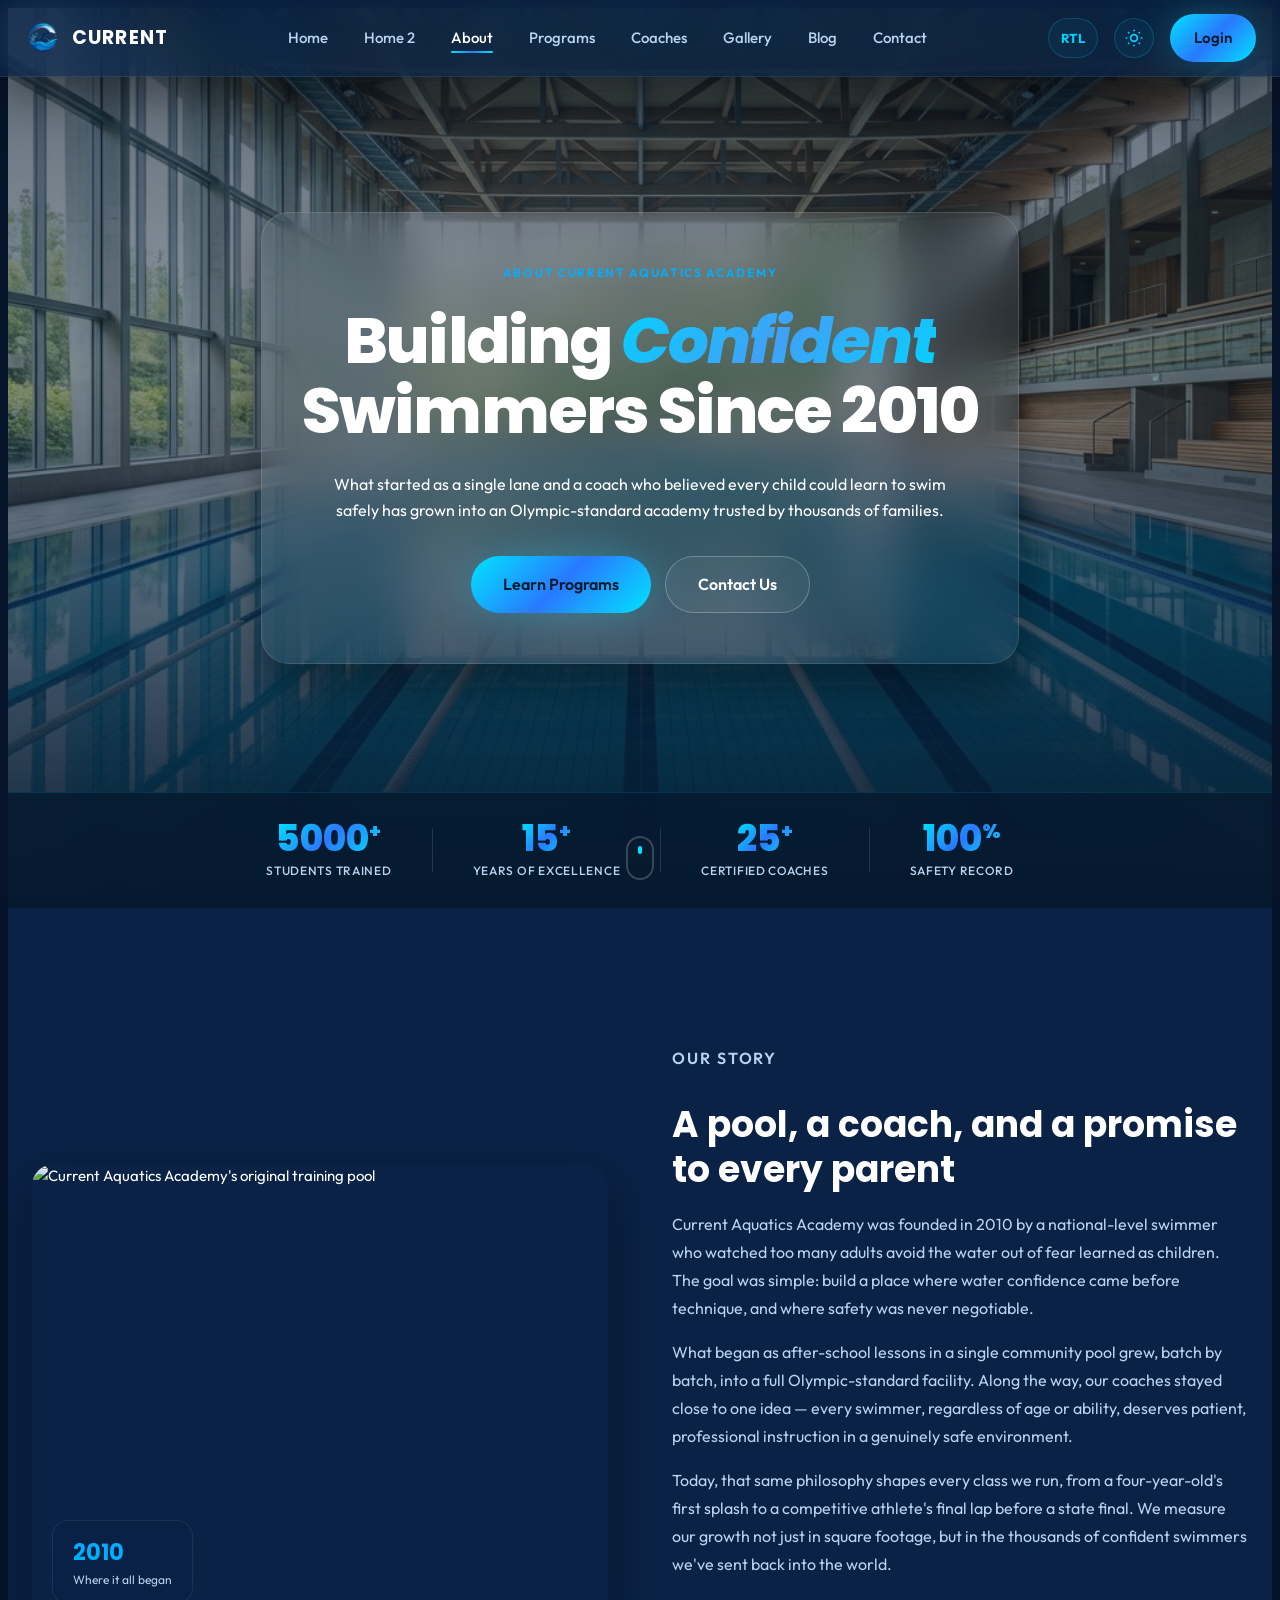
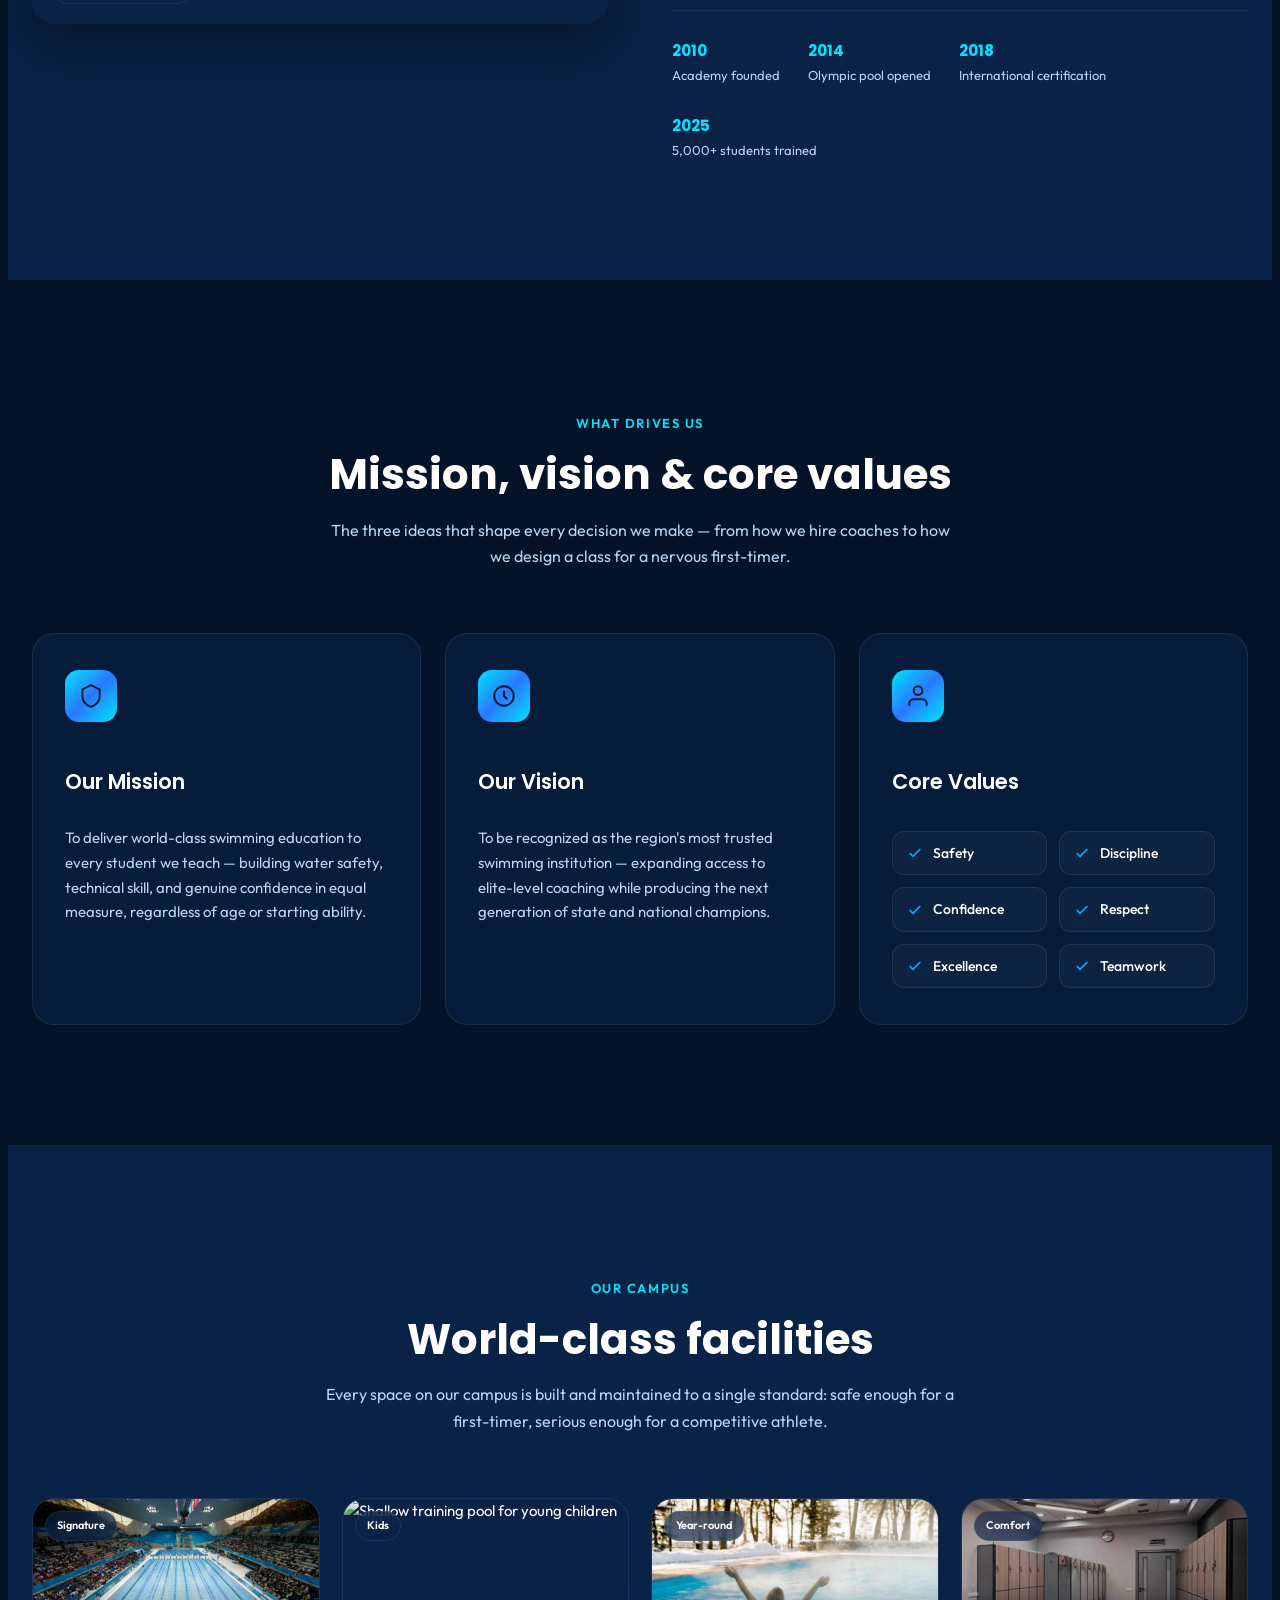
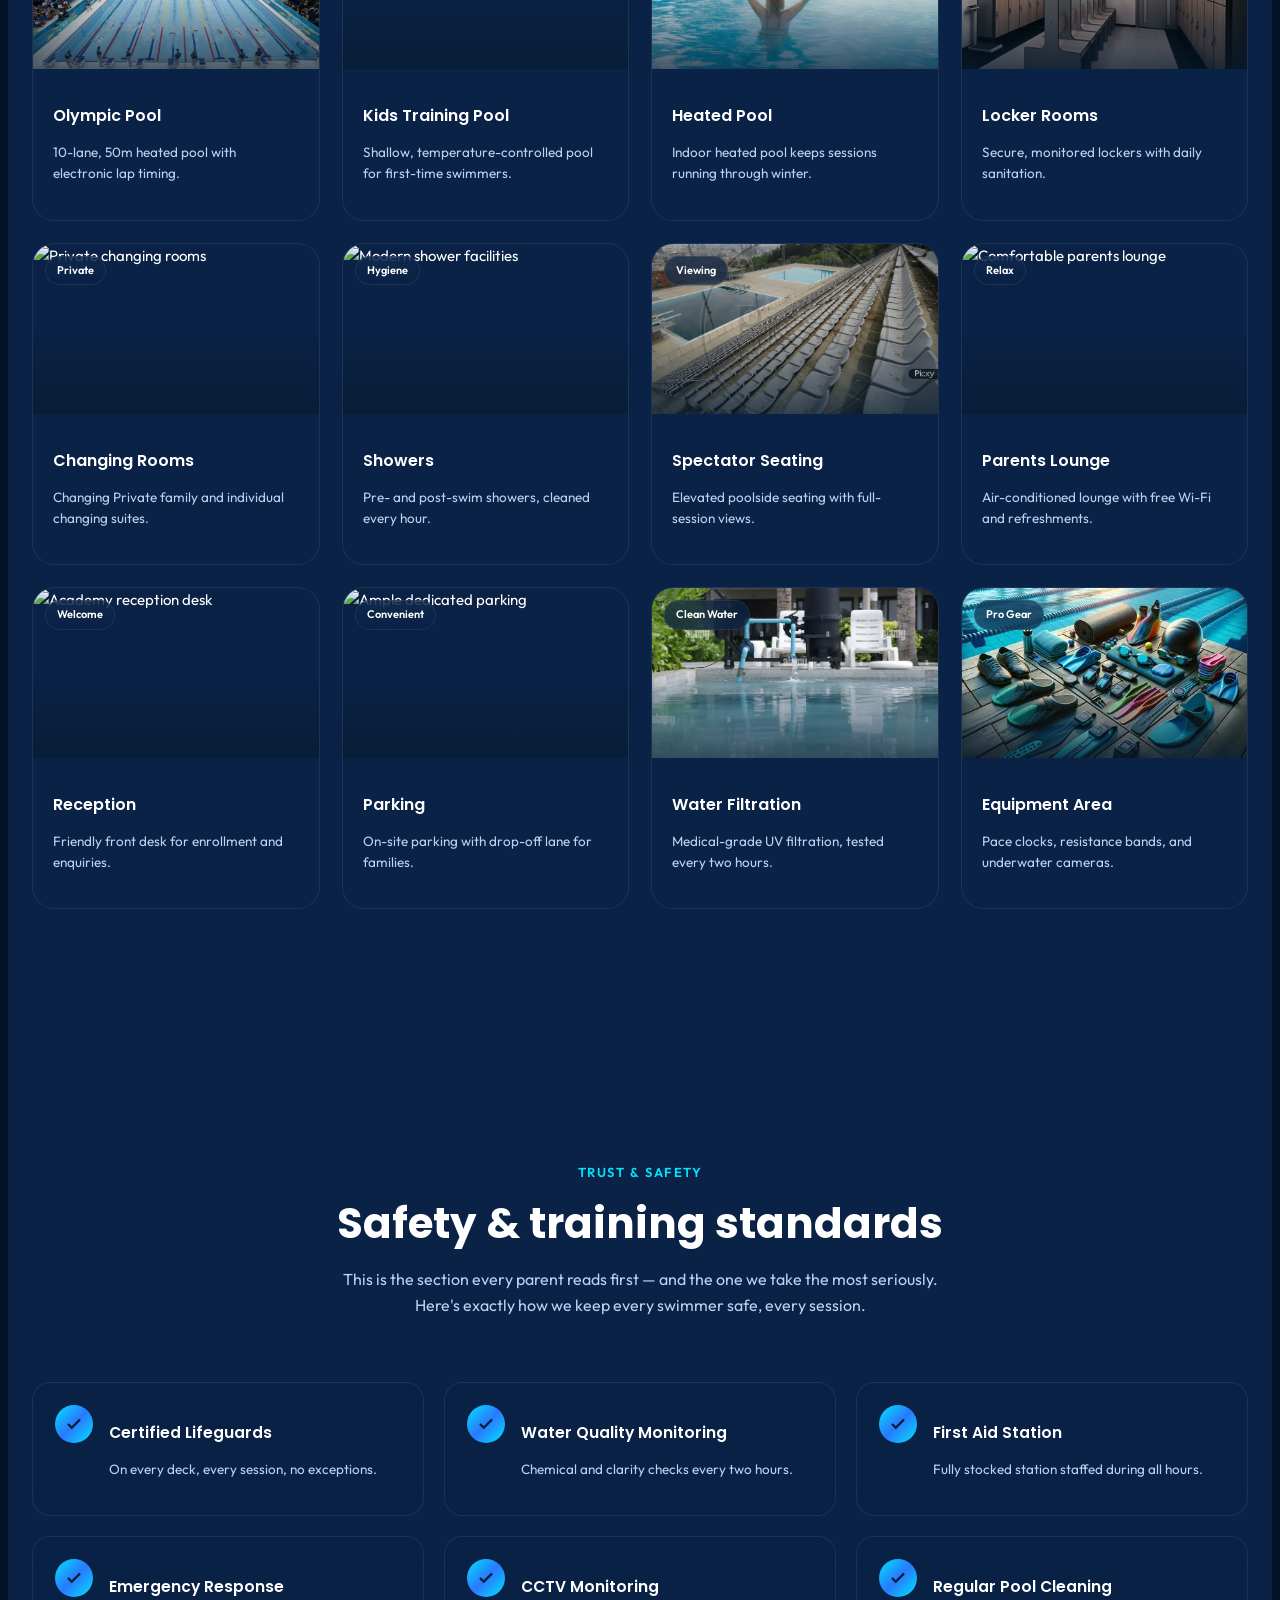
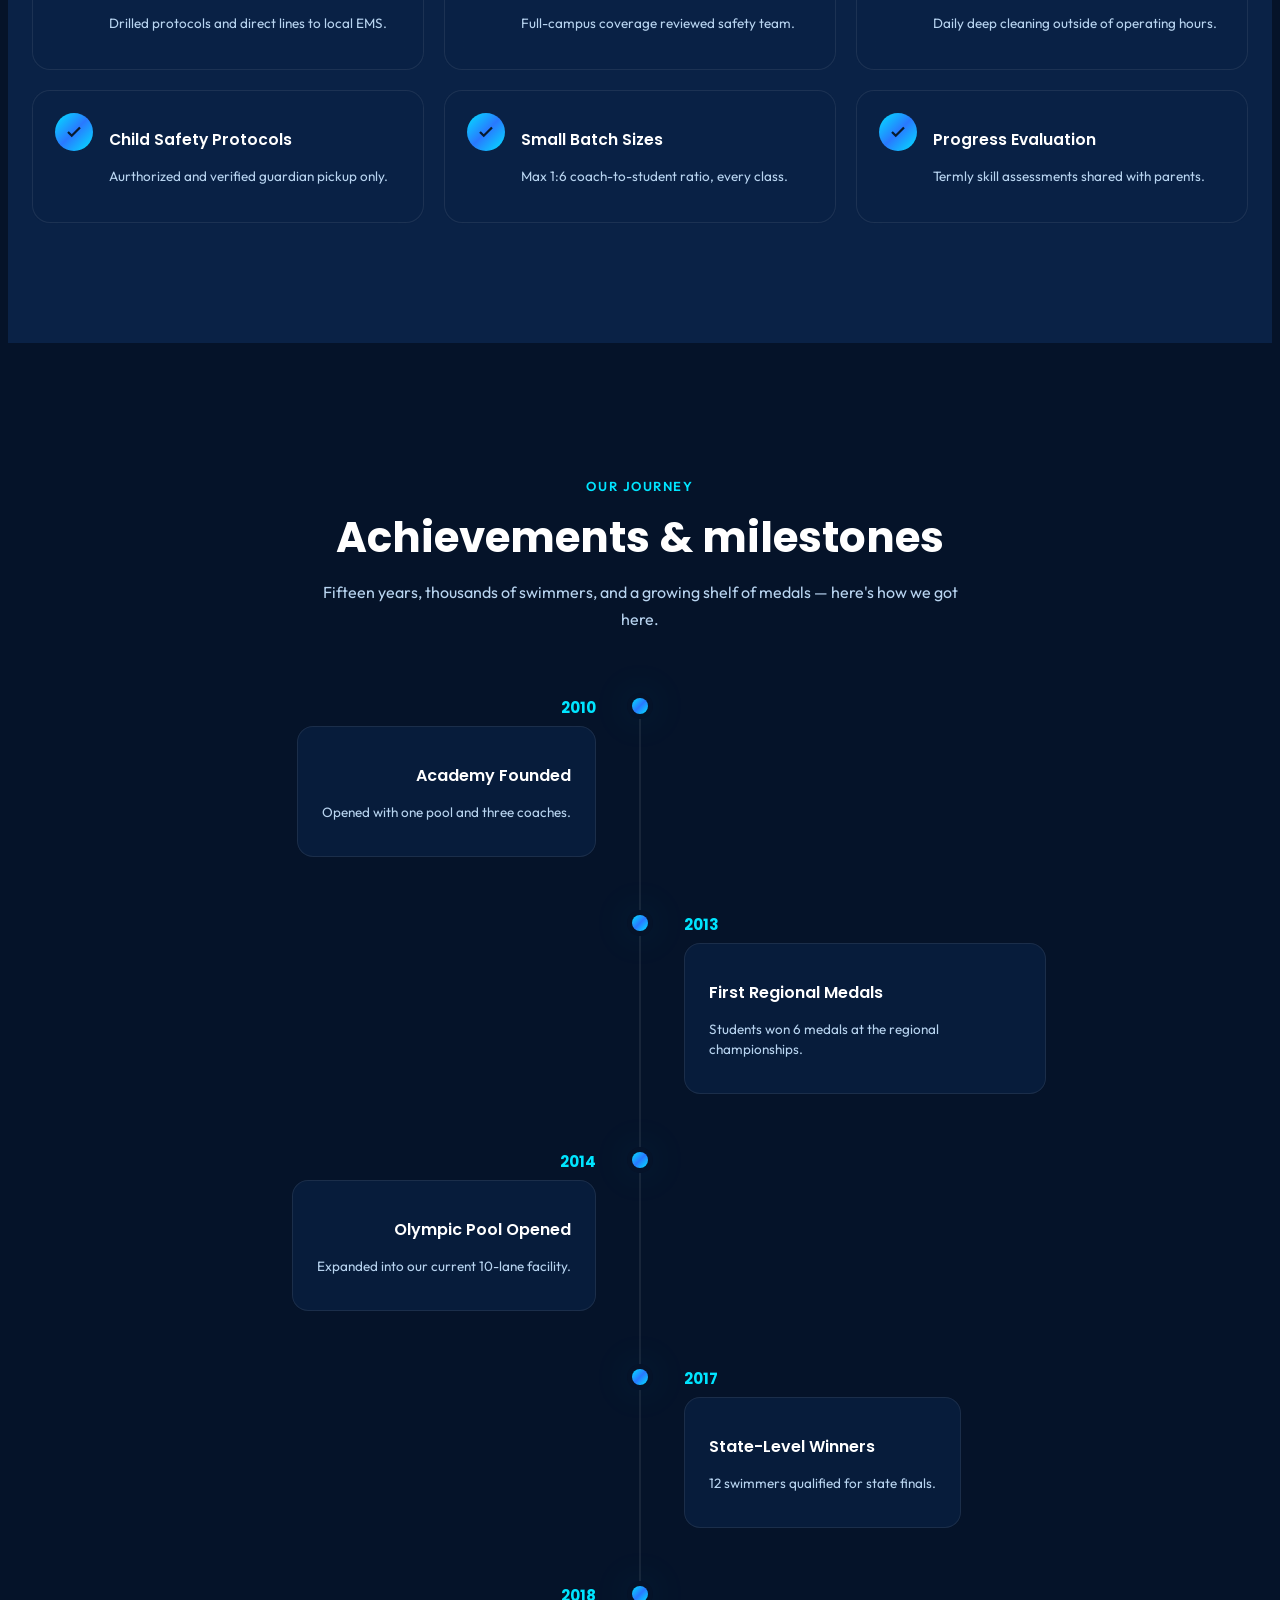
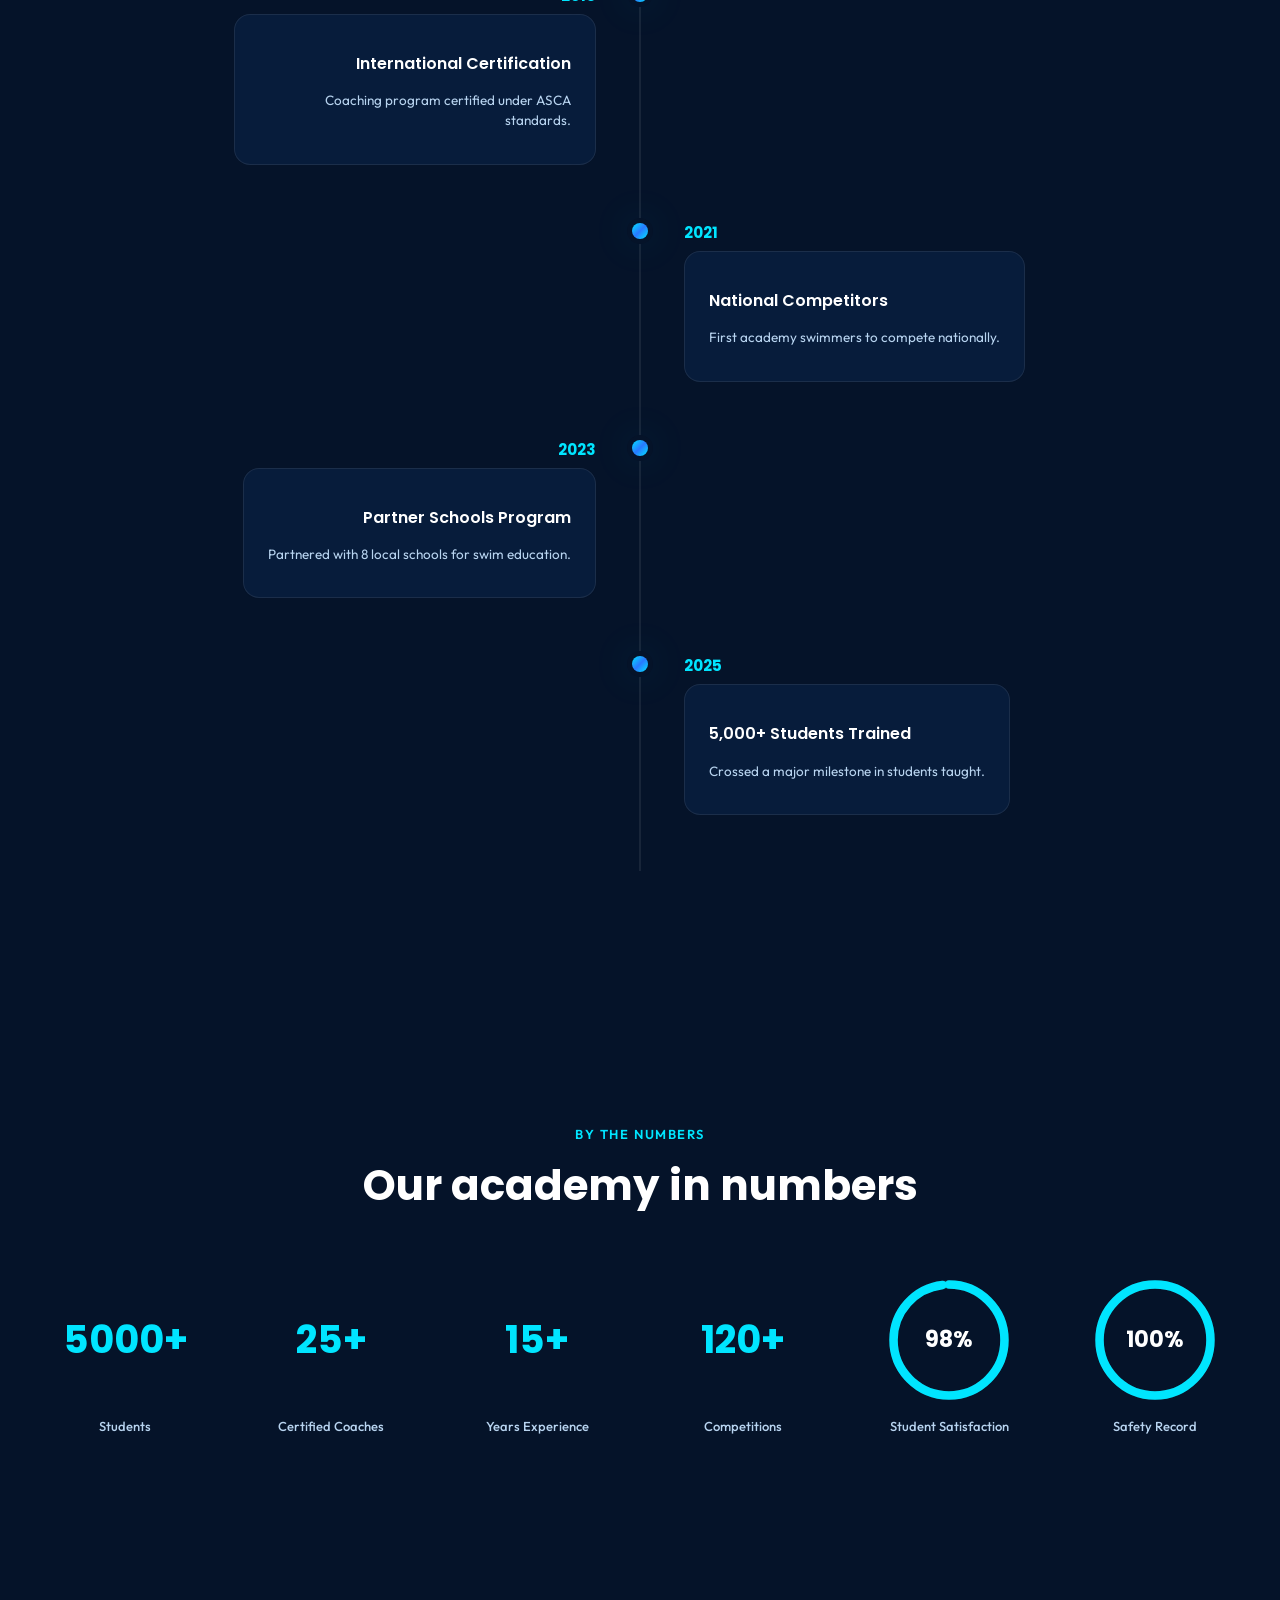
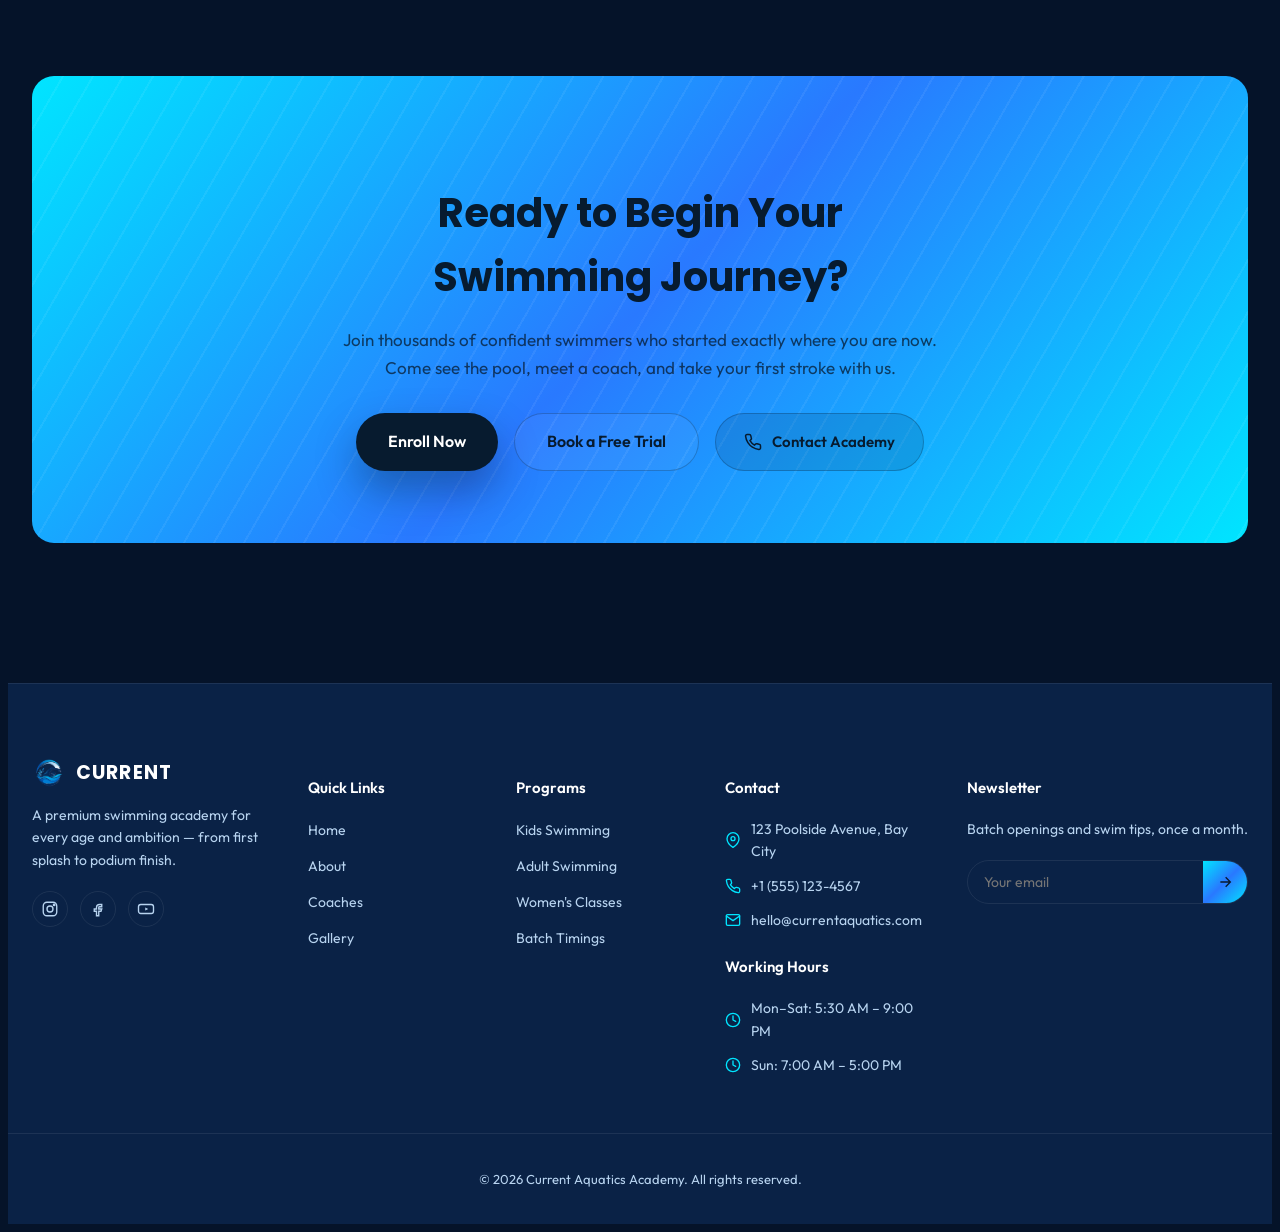
==== commit 7602d138: "ok" ====
--- a/about.html
+++ b/about.html
@@ -365,7 +365,7 @@
               <img loading="lazy" src="https://images.unsplash.com/photo-1584622781564-1d987f7333c1?q=80&w=700" alt="Private changing rooms" />
               <span class="facility-badge">Private</span>
             </div>
-            <div class="facility-body"><h3>Changing Rooms</h3><p>Private family and individual changing suites.</p></div>
+            <div class="facility-body"><h3>Changing Rooms</h3><p>Changing Private family and individual changing suites.</p></div>
           </article>
 
           <article class="facility-card fade-up">
@@ -457,7 +457,7 @@
           </div>
           <div class="safety-card fade-up">
             <div class="safety-check"><svg width="18" height="18" viewBox="0 0 24 24" fill="none" stroke="currentColor" stroke-width="3"><path d="M20 6L9 17l-5-5"/></svg></div>
-            <div><h3>CCTV Monitoring</h3><p>Full-campus coverage reviewed by our safety team.</p></div>
+            <div><h3>CCTV Monitoring</h3><p>Full-campus coverage reviewed safety team.</p></div>
           </div>
           <div class="safety-card fade-up">
             <div class="safety-check"><svg width="18" height="18" viewBox="0 0 24 24" fill="none" stroke="currentColor" stroke-width="3"><path d="M20 6L9 17l-5-5"/></svg></div>
@@ -465,7 +465,7 @@
           </div>
           <div class="safety-card fade-up">
             <div class="safety-check"><svg width="18" height="18" viewBox="0 0 24 24" fill="none" stroke="currentColor" stroke-width="3"><path d="M20 6L9 17l-5-5"/></svg></div>
-            <div><h3>Child Safety Protocols</h3><p>Sign-in/sign-out and verified guardian pickup only.</p></div>
+            <div><h3>Child Safety Protocols</h3><p>Aurthorized and verified guardian pickup only.</p></div>
           </div>
           <div class="safety-card fade-up">
             <div class="safety-check"><svg width="18" height="18" viewBox="0 0 24 24" fill="none" stroke="currentColor" stroke-width="3"><path d="M20 6L9 17l-5-5"/></svg></div>
@@ -475,7 +475,7 @@
             <div class="safety-check"><svg width="18" height="18" viewBox="0 0 24 24" fill="none" stroke="currentColor" stroke-width="3"><path d="M20 6L9 17l-5-5"/></svg></div>
             <div><h3>Progress Evaluation</h3><p>Termly skill assessments shared with parents.</p></div>
           </div>
-          <div class="safety-card fade-up">
+          <!-- <div class="safety-card fade-up">
             <div class="safety-check"><svg width="18" height="18" viewBox="0 0 24 24" fill="none" stroke="currentColor" stroke-width="3"><path d="M20 6L9 17l-5-5"/></svg></div>
             <div><h3>Attendance Tracking</h3><p>Digital check-in with automatic parent notification.</p></div>
           </div>
@@ -486,7 +486,7 @@
           <div class="safety-card fade-up">
             <div class="safety-check"><svg width="18" height="18" viewBox="0 0 24 24" fill="none" stroke="currentColor" stroke-width="3"><path d="M20 6L9 17l-5-5"/></svg></div>
             <div><h3>International Standards</h3><p>Coaching aligned to ASCA and Swim England frameworks.</p></div>
-          </div>
+          </div> -->
         </div>
       </div>
     </section>
@@ -710,3 +710,4 @@
   <script src="script.js"></script>
 </body>
 </html>
+
--- a/style.css
+++ b/style.css
@@ -1,40 +1,67 @@
 /* ==========================================================================
-   CURRENT AQUATICS ACADEMY — HOME PAGE STYLES
-   Design system: 22px radius, glassmorphism, gradient accents, wave motifs.
+   CURRENT AQUATICS ACADEMY — STYLESHEET
+   Design system: 22px radius, premium glassmorphism, gradient accents, responsive typography.
    ========================================================================== */
 
 /* ---------- Design Tokens ---------- */
 :root {
-  /* Dark theme (default) */
-  --bg: #071B2F;
-  --bg-2: #0D2E4D;
-  --glass: rgba(18, 55, 95, 0.65);
-  --primary: #00D4FF;
-  --secondary: #3B82F6;
-  --accent: #38BDF8;
-  --grad: linear-gradient(135deg, #00D4FF 0%, #40a1f6 50%, #00D4FF 100%);
+  /* Dark theme (default) - Deep Ocean Luxury */
+  --bg: #051329;
+  --bg-2: #0a2246;
+  --glass: rgba(10, 34, 70, 0.65);
+  --primary: #00E5FF;
+  --secondary: #2979FF;
+  --accent: #00B0FF;
+  --grad: linear-gradient(135deg, #00E5FF 0%, #2979FF 50%, #00E5FF 100%);
   --text: #FFFFFF;
   --text-sub: #B8D4F0;
   --border: rgba(255, 255, 255, 0.08);
-  --glow: 0 0 40px rgba(0, 212, 255, 0.35);
-  --shadow: 0 20px 60px rgba(0, 0, 0, 0.35);
+  --glow: 0 0 40px rgba(0, 229, 255, 0.25);
+  --shadow: 0 20px 50px rgba(0, 0, 0, 0.4);
   --radius: 22px;
   --ease: cubic-bezier(0.22, 1, 0.36, 1);
 }
 
 html.light {
-  --bg: #F6FBFF;
+  /* Light theme - Clear Pool Freshness */
+  --bg: #F4F8FC;
   --bg-2: #FFFFFF;
-  --glass: rgba(255, 255, 255, 0.7);
-  --primary: #0284C7;
-  --secondary: #0EA5E9;
-  --accent: #38BDF8;
-  --grad: linear-gradient(135deg, #0284C7 0%, #0EA5E9 55%, #38BDF8 100%);
-  --text: #0F172A;
-  --text-sub: #334155;
-  --border: #E2E8F0;
-  --glow: 0 0 40px rgba(2, 132, 199, 0.15);
-  --shadow: 0 20px 50px rgba(15, 23, 42, 0.08);
+  --glass: rgba(255, 255, 255, 0.75);
+  --primary: #0077C2;
+  --secondary: #005b9f;
+  --accent: #00b0ff;
+  --grad: linear-gradient(135deg, #0077C2 0%, #00b0ff 100%);
+  --text: #0B1E36;
+  --text-sub: #4B6584;
+  --border: rgba(11, 30, 54, 0.08);
+  --glow: 0 0 40px rgba(0, 119, 194, 0.12);
+  --shadow: 0 20px 40px rgba(11, 30, 54, 0.05);
+}
+
+/* Custom Scrollbar for Premium Feel */
+::-webkit-scrollbar {
+  width: 8px;
+  height: 8px;
+}
+::-webkit-scrollbar-track {
+  background: var(--bg);
+}
+::-webkit-scrollbar-thumb {
+  background: var(--bg-2);
+  border-radius: 4px;
+  border: 1px solid var(--border);
+}
+::-webkit-scrollbar-thumb:hover {
+  background: var(--primary);
+}
+
+/* Premium Glassmorphic Container */
+.glass-premium {
+  background: var(--glass);
+  border: 1px solid var(--border);
+  backdrop-filter: blur(16px) saturate(180%);
+  -webkit-backdrop-filter: blur(16px) saturate(180%);
+  box-shadow: var(--shadow);
 }
 
 * {
@@ -1866,7 +1893,7 @@
 
 .section-sub {
   color: var(--text-sub);
-  font-size: 17px;
+  font-size: 20px;
   line-height: 1.6;
 }
 
@@ -2237,8 +2264,9 @@
 
 .testimonial-carousel {
   position: relative;
-  max-width: 760px;
+  max-width: 1200px; /* Expands to fit 3 cards on desktop */
   margin: 0 auto;
+  overflow: hidden; /* Hides overflowing cards on all screens */
 }
 
 .testimonial-track {
@@ -2247,16 +2275,39 @@
 }
 
 .testimonial-card {
-  flex: 0 0 100%;
+  flex: 0 0 100%; /* Default for mobile */
   background: var(--glass);
-  border-left: 12px solid transparent;
-  border-right: 12px solid transparent;
-  background-clip: padding-box;
   box-shadow: inset 0 0 0 1px var(--border);
   border-radius: var(--radius);
   padding: 44px;
   backdrop-filter: blur(14px);
   text-align: center;
+  transition: transform 0.4s var(--ease);
+}
+
+/* Responsive testimonial card widths */
+@media (min-width: 1025px) {
+  .testimonial-card {
+    flex: 0 0 calc(33.333% - 16px) !important;
+  }
+  .testimonial-track {
+    gap: 24px !important;
+  }
+}
+
+@media (max-width: 1024px) and (min-width: 769px) {
+  .testimonial-card {
+    flex: 0 0 calc(50% - 12px) !important;
+  }
+  .testimonial-track {
+    gap: 24px !important;
+  }
+}
+
+@media (max-width: 768px) {
+  .testimonial-card {
+    flex: 0 0 100% !important;
+  }
 }
 
 .stars {
@@ -4370,6 +4421,10 @@
     justify-content: flex-start !important;
     -webkit-overflow-scrolling: touch !important;
     scrollbar-width: none !important;
+  }
+
+  .batch-table-wrap {
+    overflow-x: auto !important;
   }
 
   .batch-tabs::-webkit-scrollbar {
@@ -4453,8 +4508,7 @@
 }
 
 html.light #elite-testimonials,
-html.light #elite-cta,
-html.light .footer {
+html.light #elite-cta {
   --text: #FFFFFF;
   --text-sub: #B8D4F0;
   --border: rgba(255, 255, 255, 0.08);
@@ -4469,4 +4523,57 @@
 html.light #elite-cta .btn-secondary:hover {
   background: #FFFFFF !important;
   color: #071B2F !important;
+}
+
+/* Standardize hero subheadings and section subheadings across all pages */
+.home-hero-sub,
+.about-hero-sub,
+.programs-hero-sub,
+.coaches-hero-sub,
+.gallery-hero-sub,
+.contact-hero-sub,
+.blog-hero-sub,
+.elite-hero-sub,
+.section-sub {
+  font-size: clamp(16px, 1.25vw, 19px) !important;
+  line-height: 1.65 !important;
+  color: var(--text-sub) !important;
+}
+
+/* Centering and layout rules for hero subheadings */
+.home-hero-sub,
+.about-hero-sub,
+.programs-hero-sub,
+.coaches-hero-sub,
+.gallery-hero-sub,
+.contact-hero-sub,
+.blog-hero-sub,
+.elite-hero-sub {
+  max-width: 640px !important;
+  margin-left: auto !important;
+  margin-right: auto !important;
+  margin-bottom: 32px !important;
+}
+
+/* Global Font Settings (Clean hierarchy) */
+html {
+  font-size: 16px;
+}
+body {
+  font-size: 15px;
+  line-height: 1.6;
+}
+
+/* Standardize hero title font sizes across all pages */
+.home-hero-title,
+.about-hero-title,
+.programs-hero-title,
+.coaches-hero-title,
+.gallery-hero-title,
+.contact-hero-title,
+.blog-hero-title {
+  font-size: clamp(38px, 5vw, 76px) !important;
+  font-weight: 800 !important;
+  line-height: 1.1 !important;
+  letter-spacing: -0.03em !important;
 }
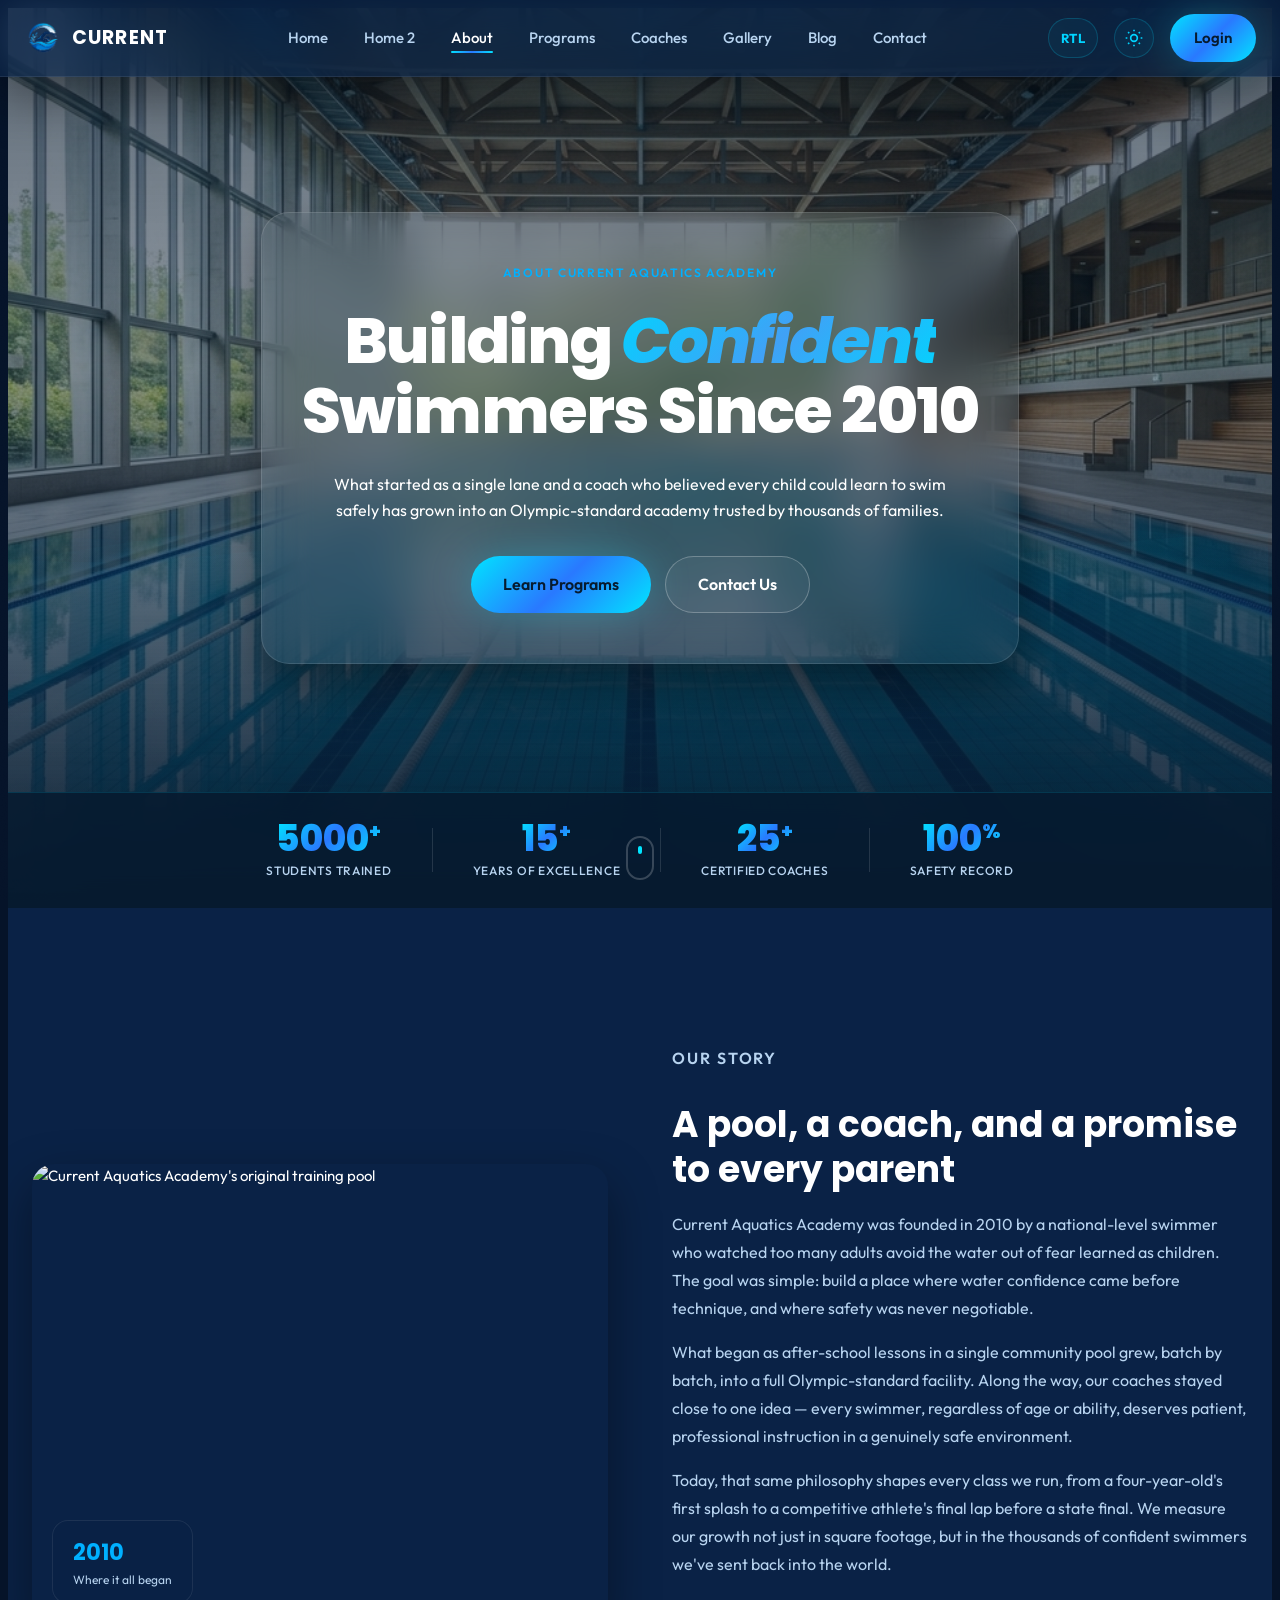
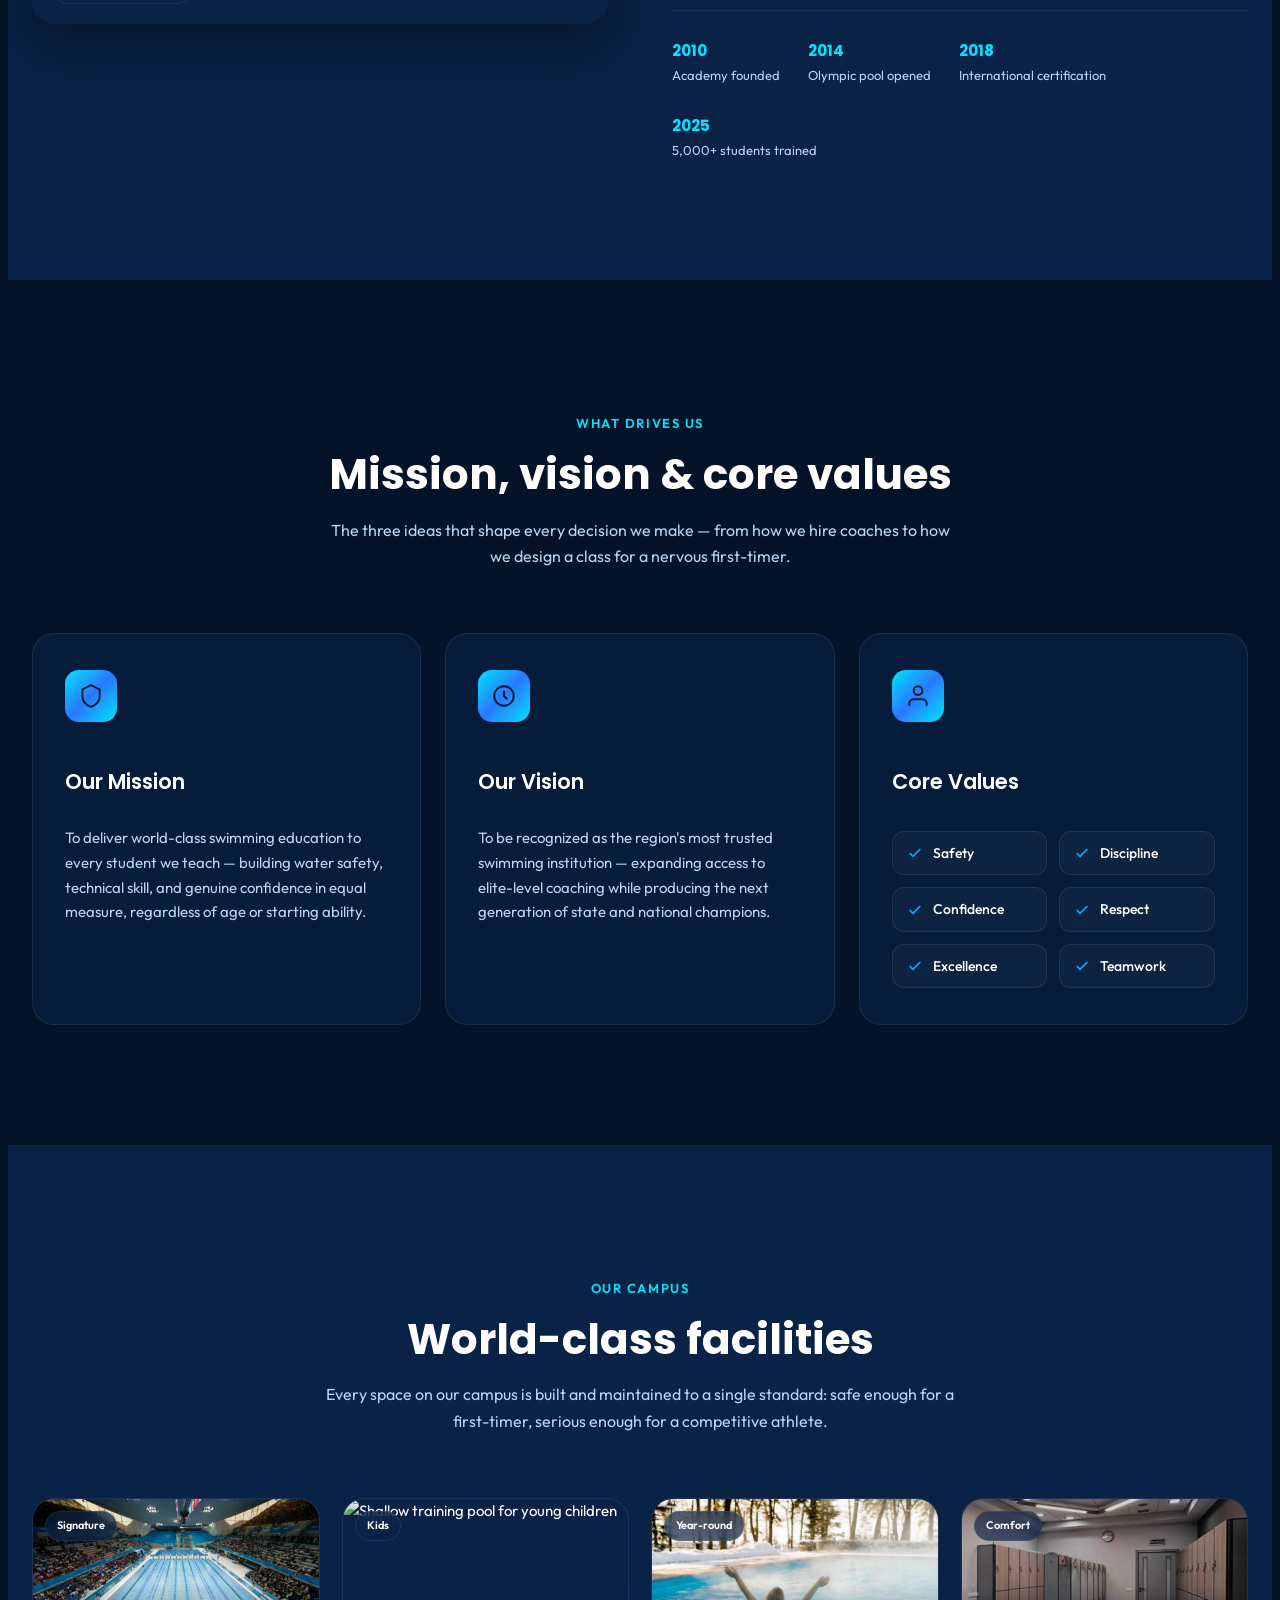
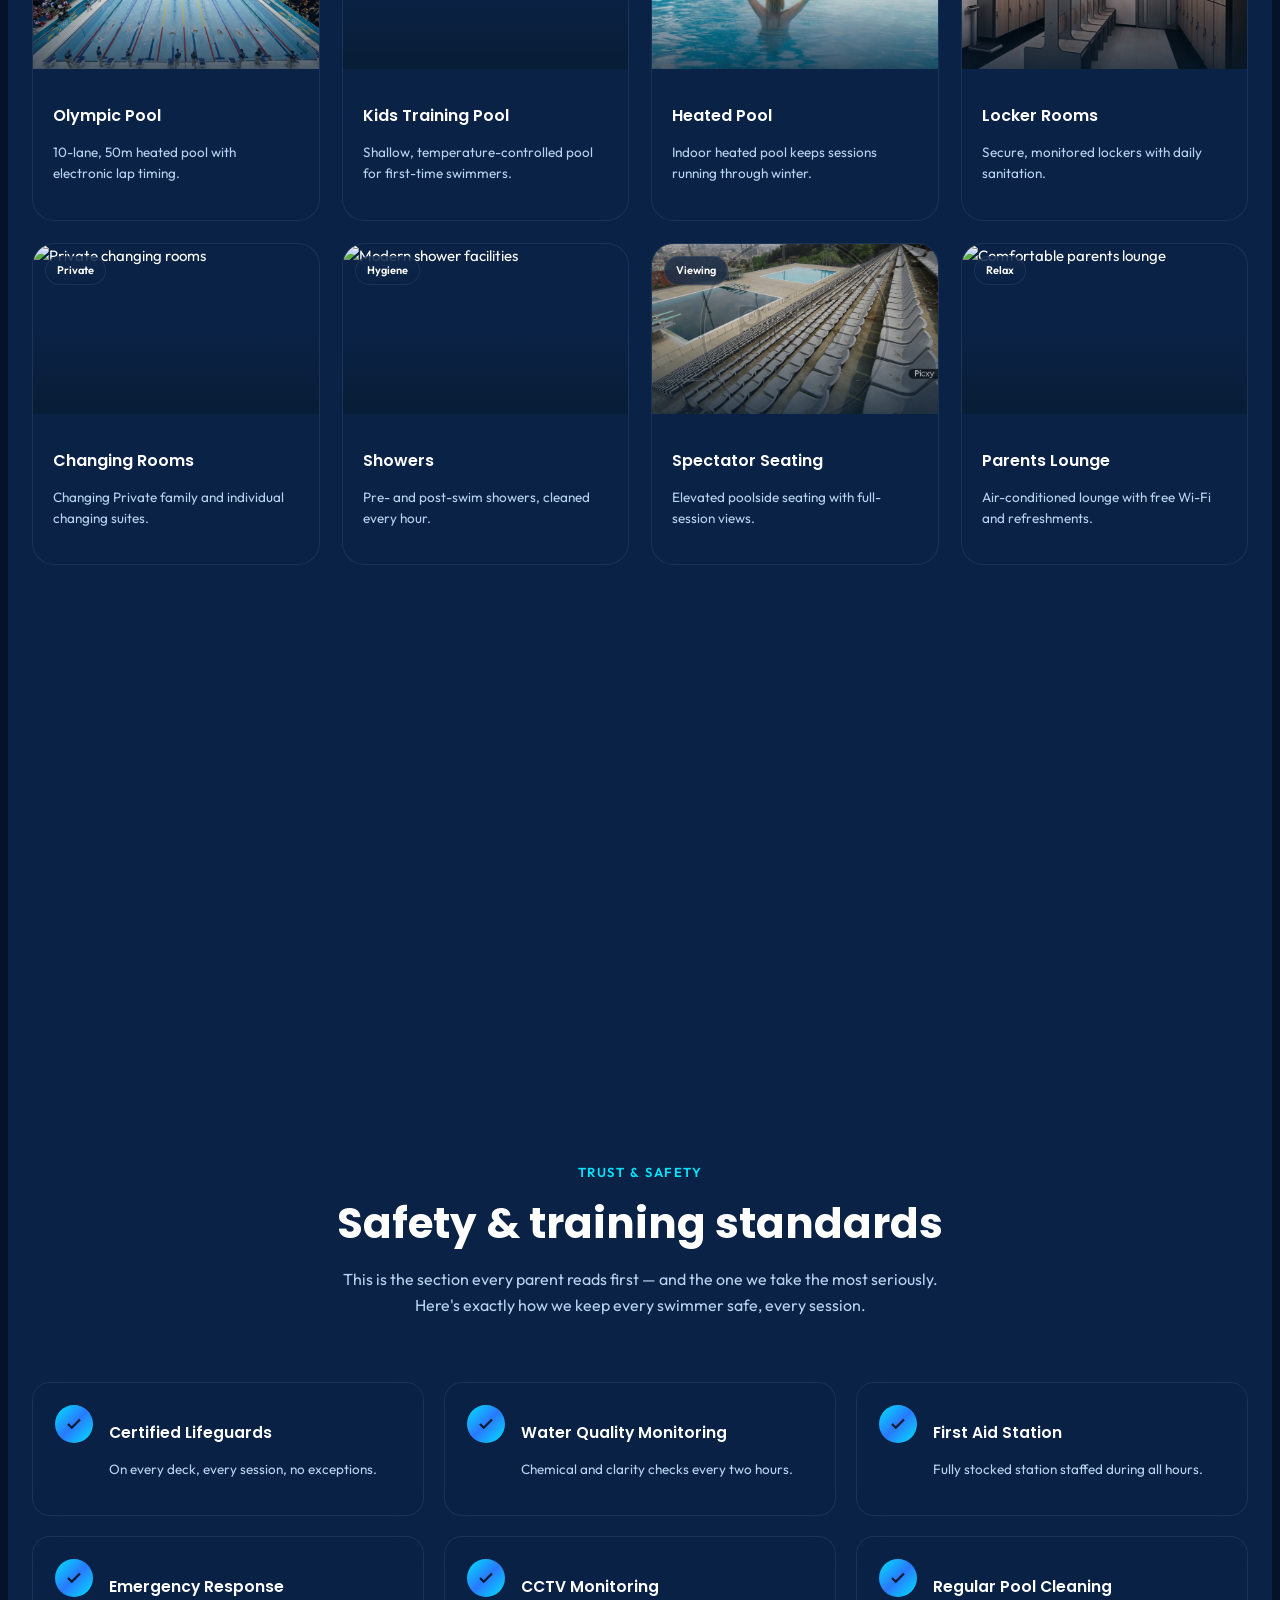
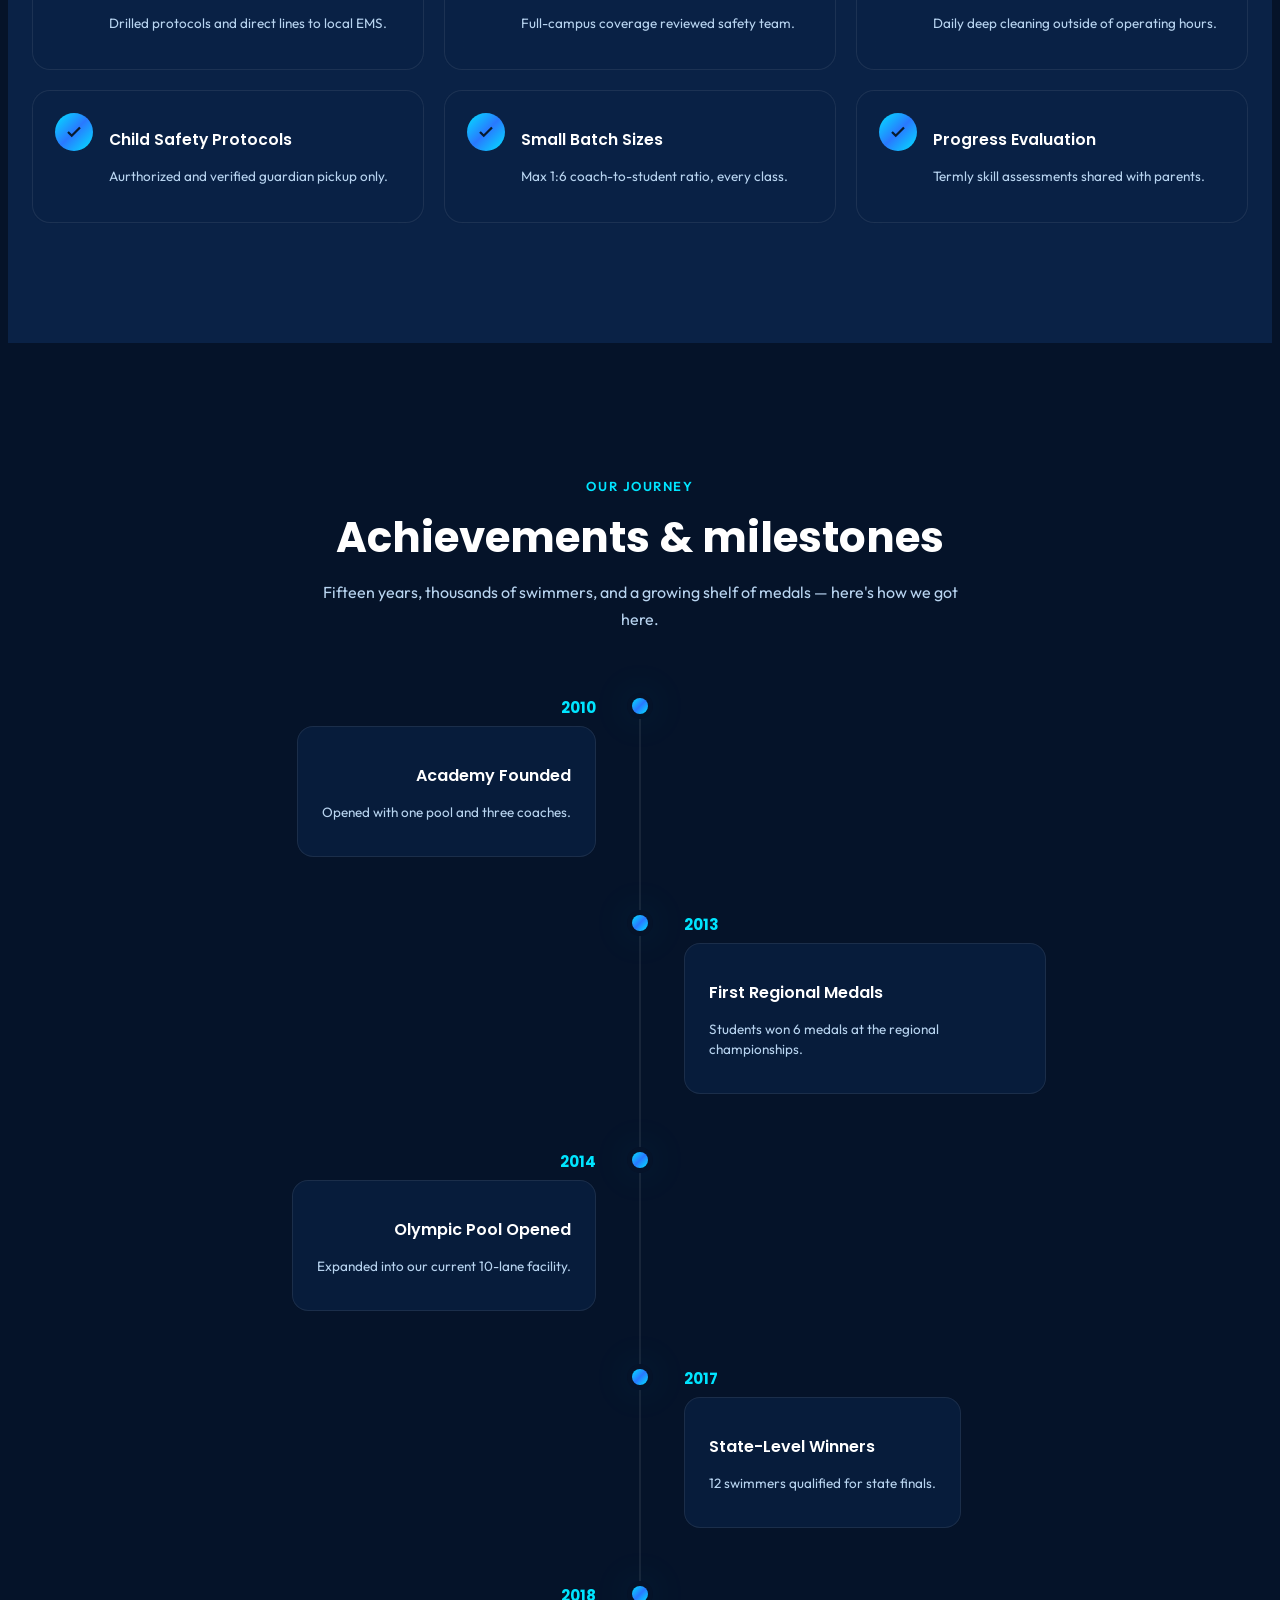
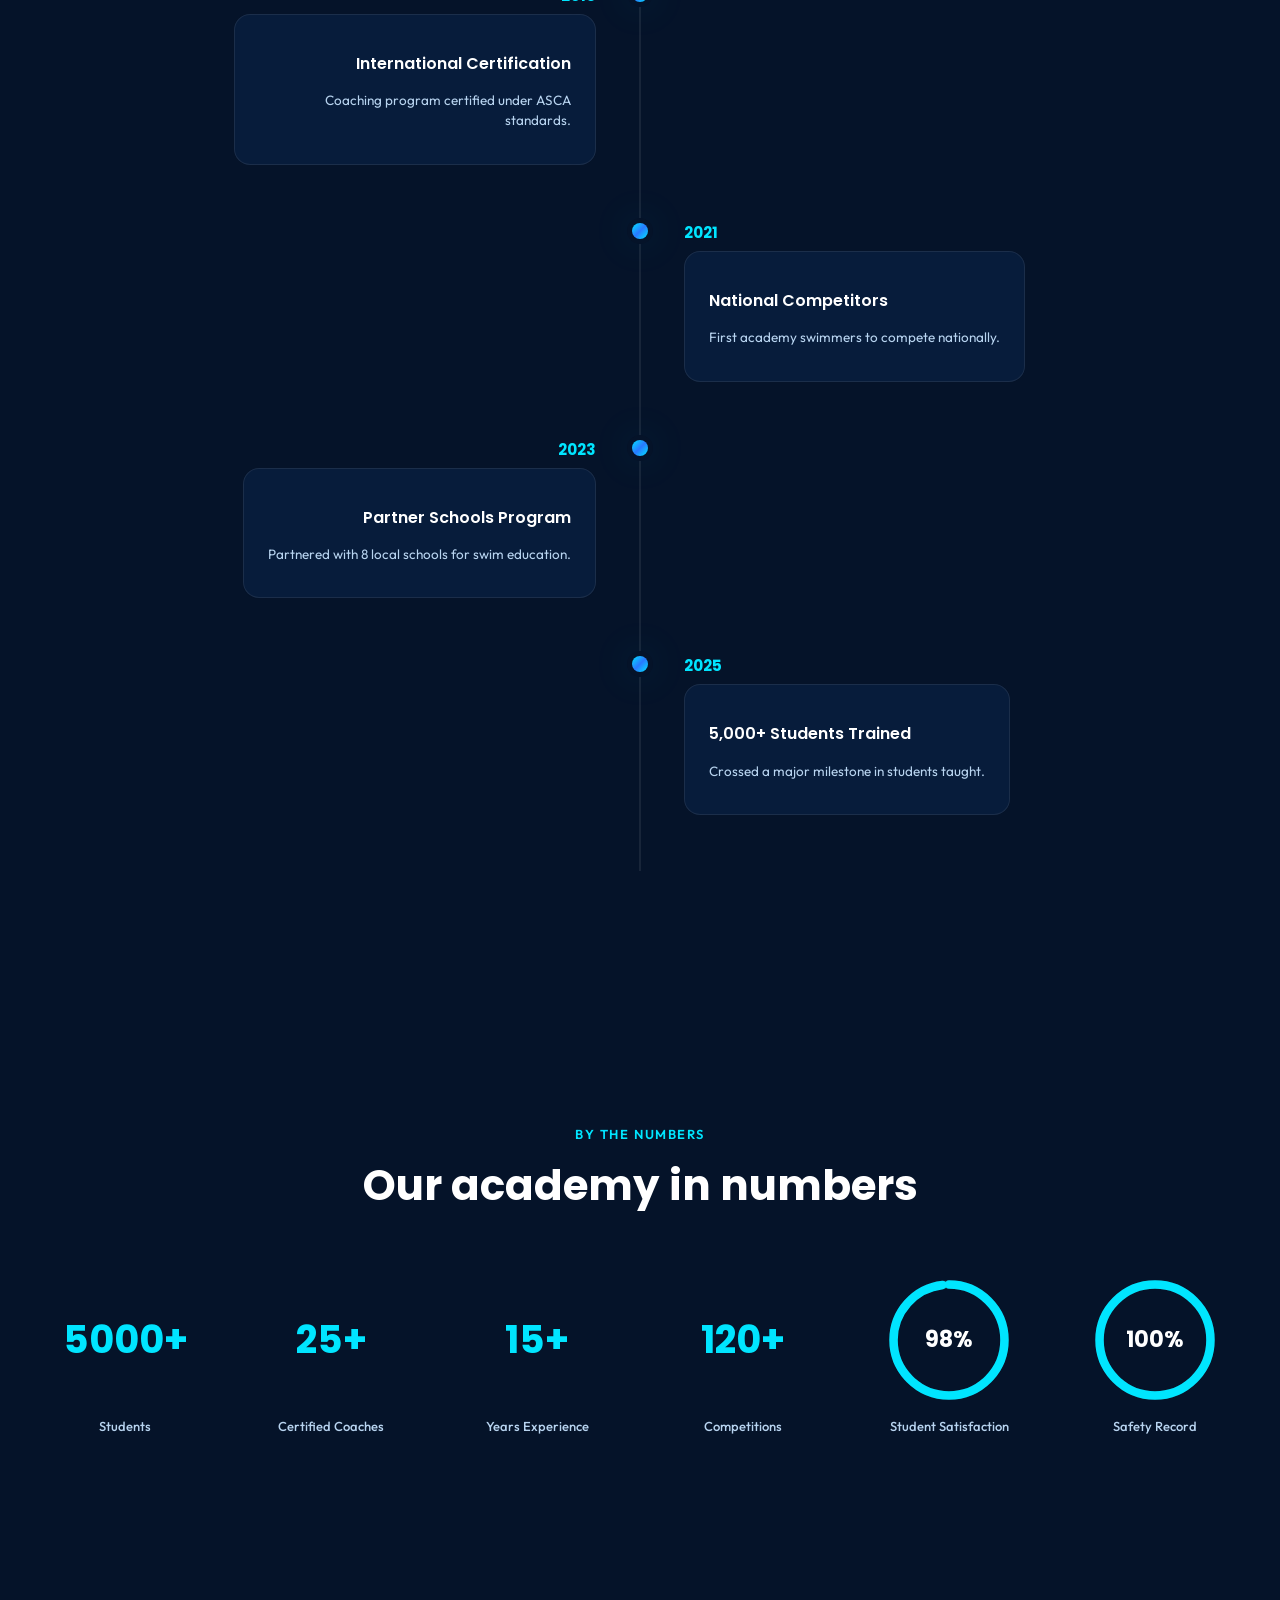
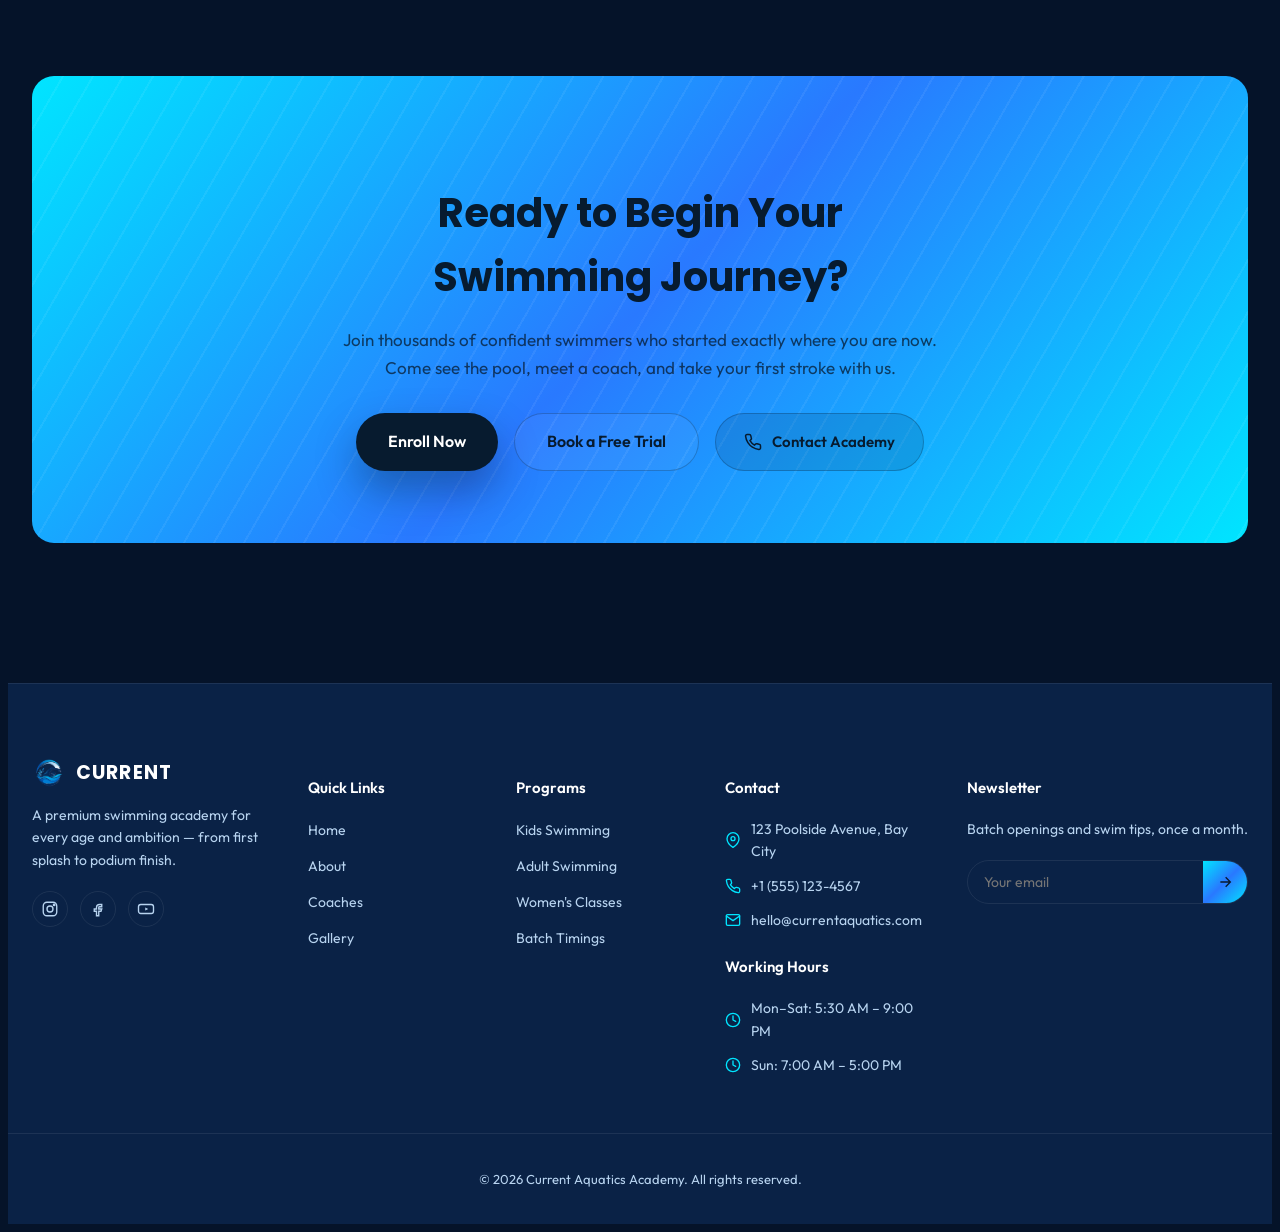
==== commit dd448f13: "ok" ====
--- a/about.html
+++ b/about.html
@@ -1,5 +1,5 @@
 <!DOCTYPE html>
-<html lang="en">
+<html lang="en" class="dark">
 <head>
   <meta charset="UTF-8" />
   <meta name="viewport" content="width=device-width, initial-scale=1.0" />
--- a/style.css
+++ b/style.css
@@ -4507,22 +4507,31 @@
   background: rgba(7, 27, 47, 0.15) !important;
 }
 
-html.light #elite-testimonials,
-html.light #elite-cta {
-  --text: #FFFFFF;
-  --text-sub: #B8D4F0;
-  --border: rgba(255, 255, 255, 0.08);
-  --glass: rgba(18, 55, 95, 0.65);
-}
-
-html.light #elite-cta .btn-secondary {
-  border-color: rgba(255, 255, 255, 0.25) !important;
-  color: #FFFFFF !important;
-}
-
-html.light #elite-cta .btn-secondary:hover {
-  background: #FFFFFF !important;
-  color: #071B2F !important;
+
+
+/* Center solo safety card on tablet screen widths */
+@media (max-width: 1100px) and (min-width: 641px) {
+  .safety-grid .safety-card:last-child {
+    grid-column: span 2;
+    justify-self: center;
+    max-width: calc(50% - 10px);
+    width: 100%;
+  }
+}
+
+/* Premium Dark Mode Card Hover Glows */
+html:not(.light) .why-card:hover,
+html:not(.light) .program-card:hover,
+html:not(.light) .coach-card:hover,
+html:not(.light) .mvv-card:hover,
+html:not(.light) .facility-card:hover,
+html:not(.light) .safety-card:hover,
+html:not(.light) .chamber-card:hover,
+html:not(.light) .faq-card:hover,
+html:not(.light) .price-card:hover {
+  transform: translateY(-6px) !important;
+  border-color: rgba(0, 229, 255, 0.35) !important;
+  box-shadow: 0 20px 40px rgba(0, 0, 0, 0.45), 0 0 30px rgba(0, 229, 255, 0.15) !important;
 }
 
 /* Standardize hero subheadings and section subheadings across all pages */
@@ -4576,4 +4585,12 @@
   font-weight: 800 !important;
   line-height: 1.1 !important;
   letter-spacing: -0.03em !important;
+}
+
+/* Fix stats numbers contrast in dark mode for gallery and blog heroes */
+html:not(.light) .gallery-stat-num,
+html:not(.light) .blog-stat-num {
+  background: none !important;
+  -webkit-text-fill-color: var(--primary) !important;
+  color: var(--primary) !important;
 }
